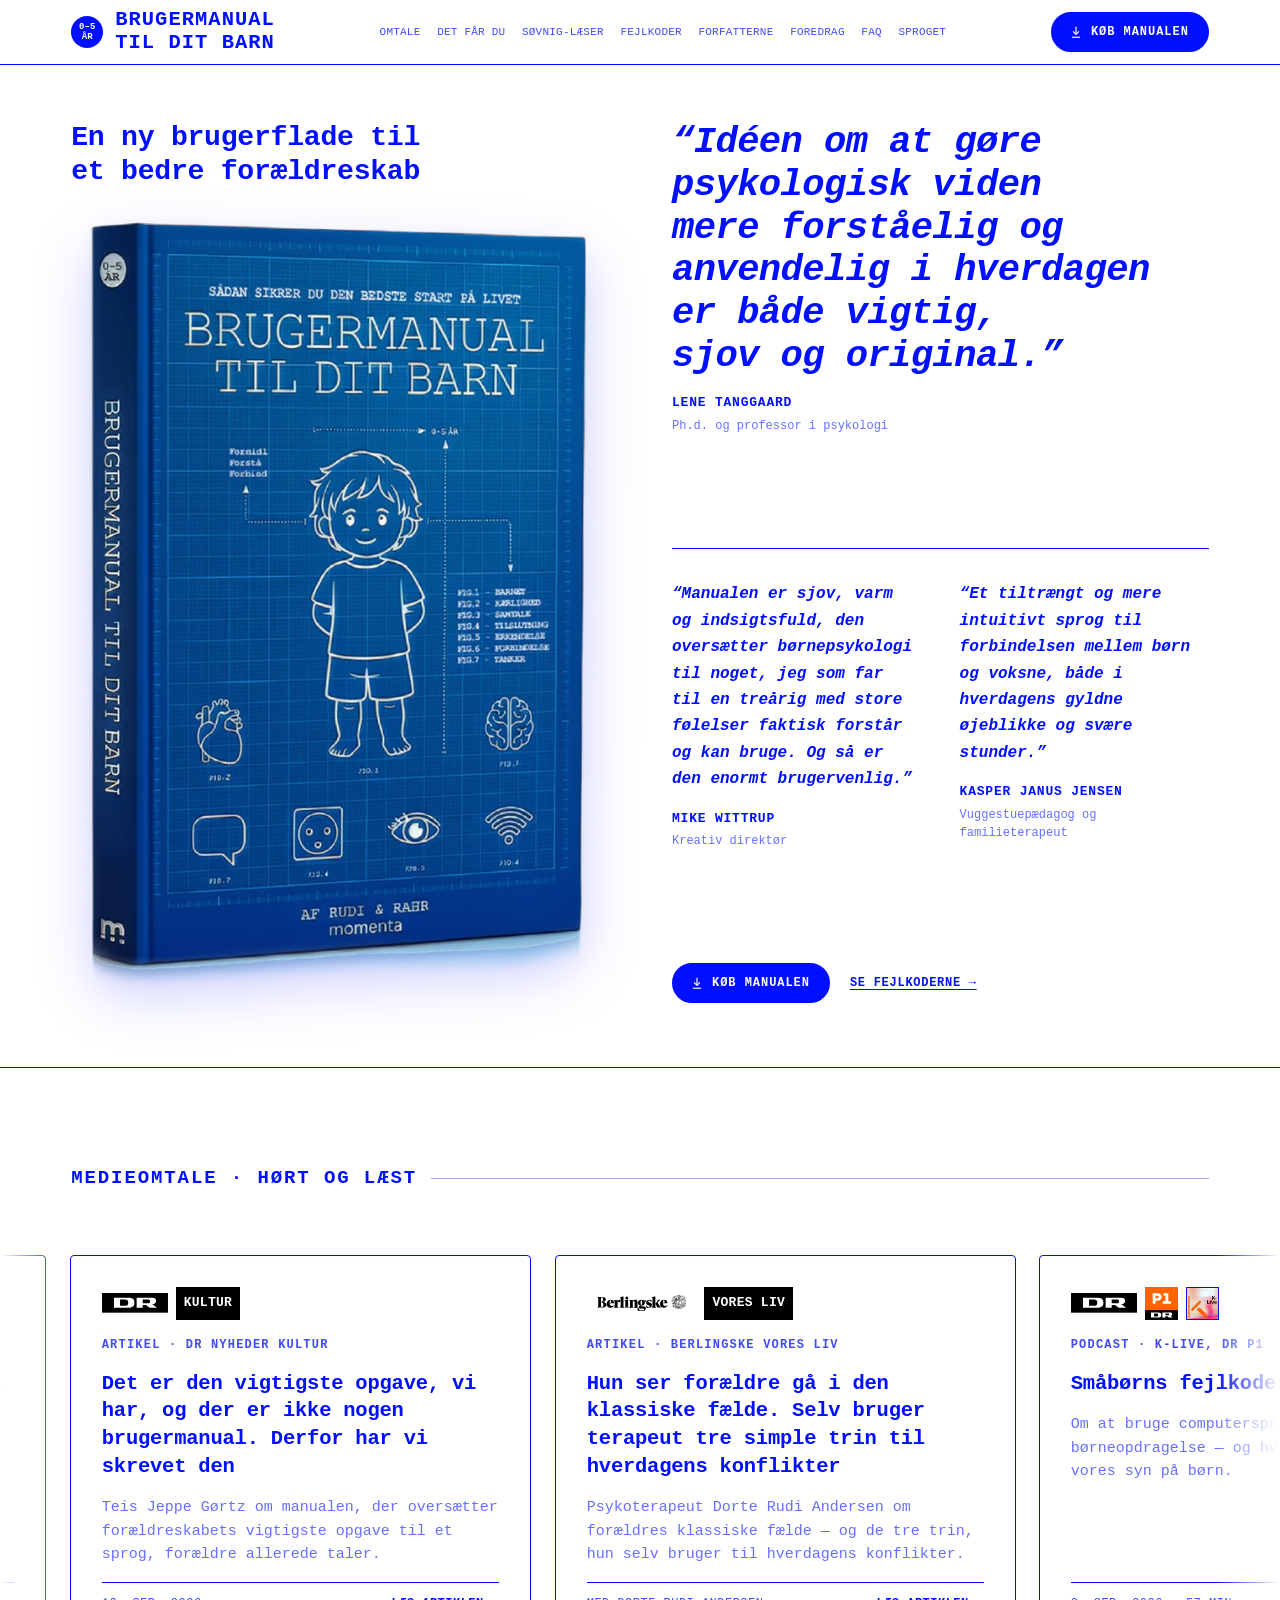
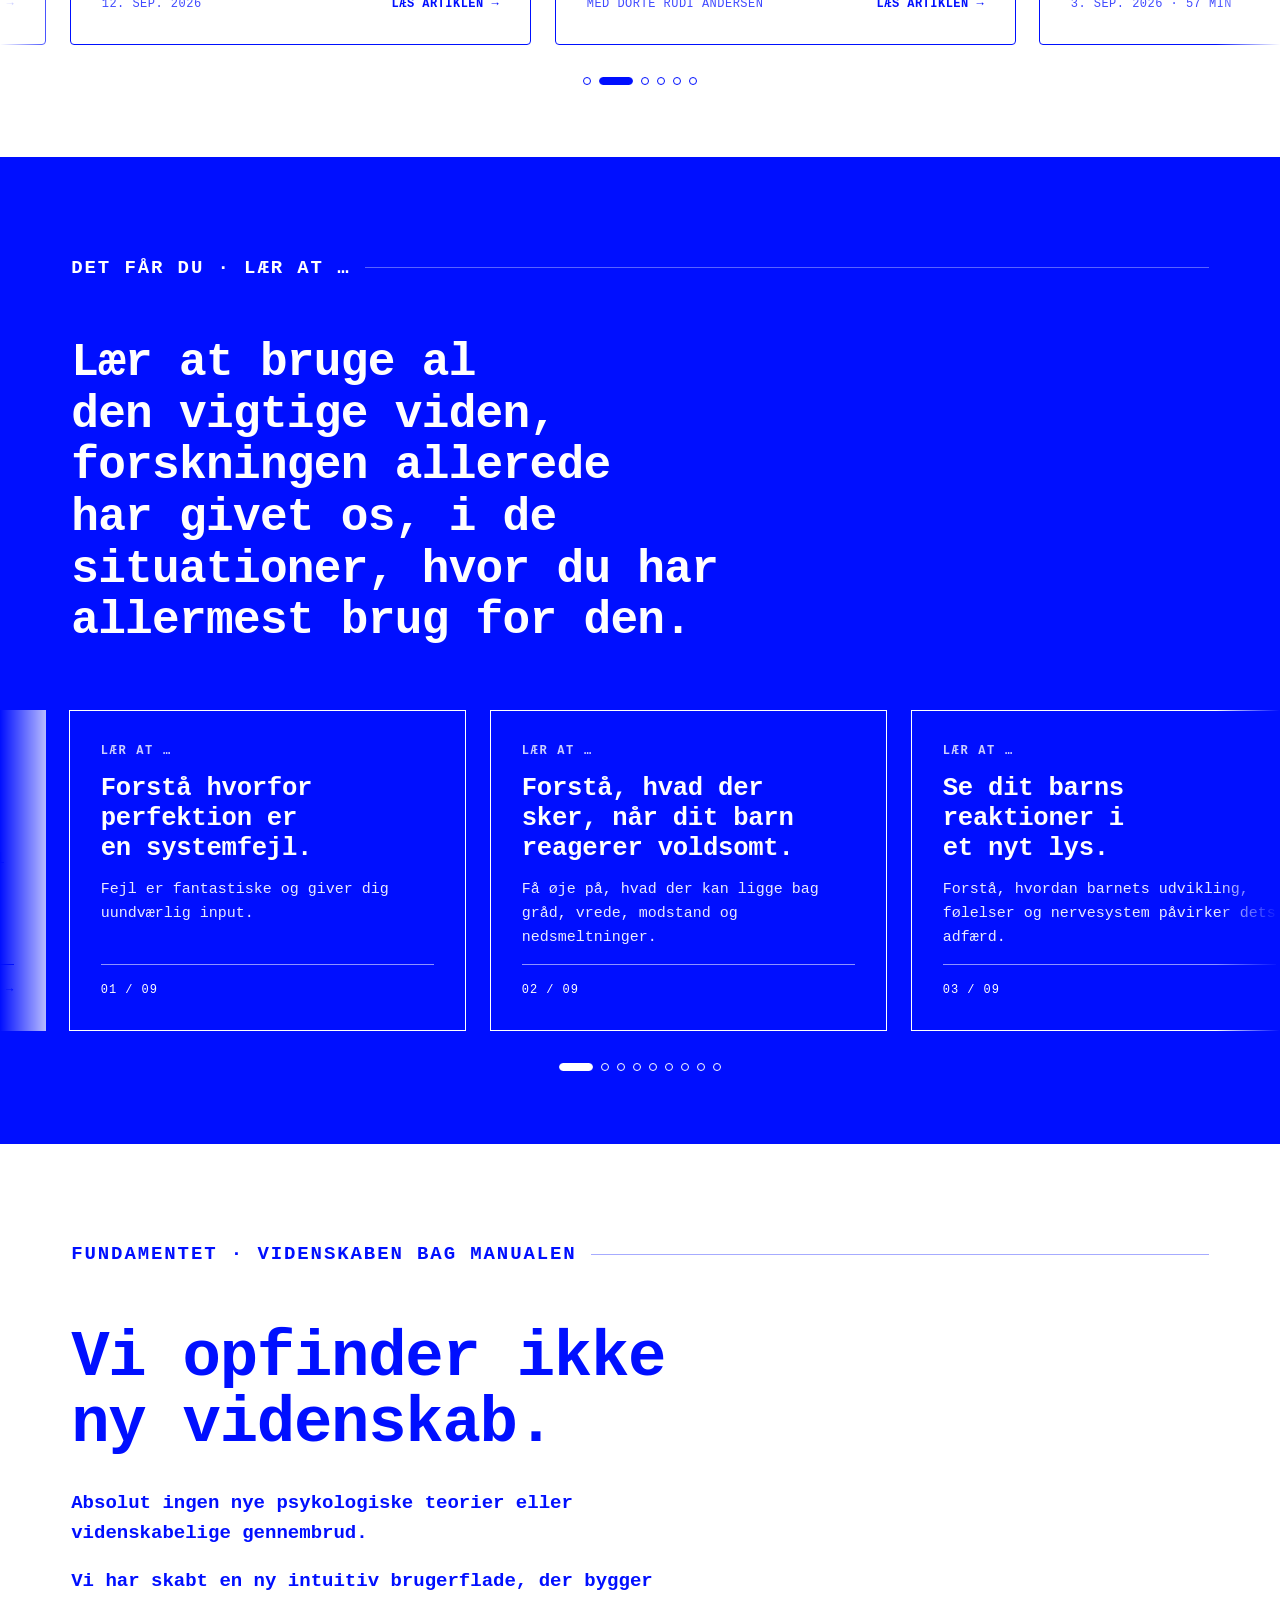
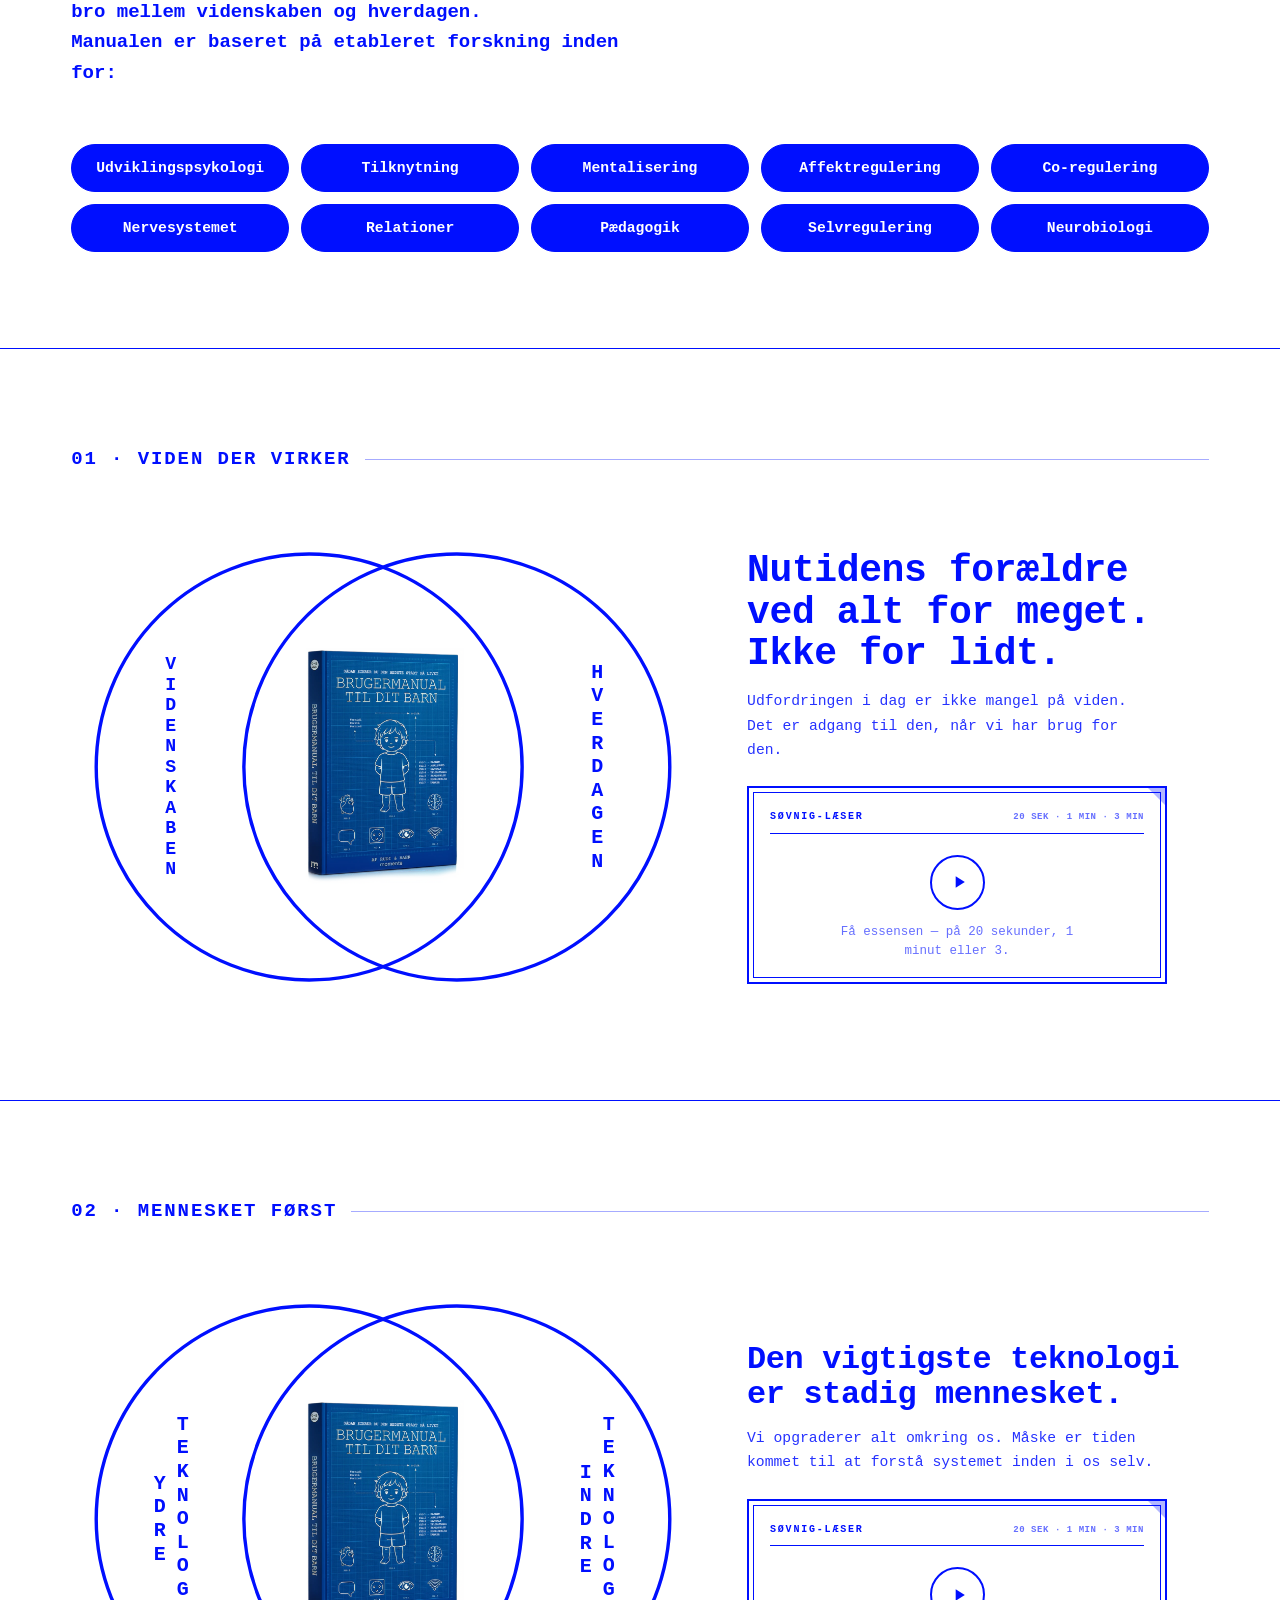
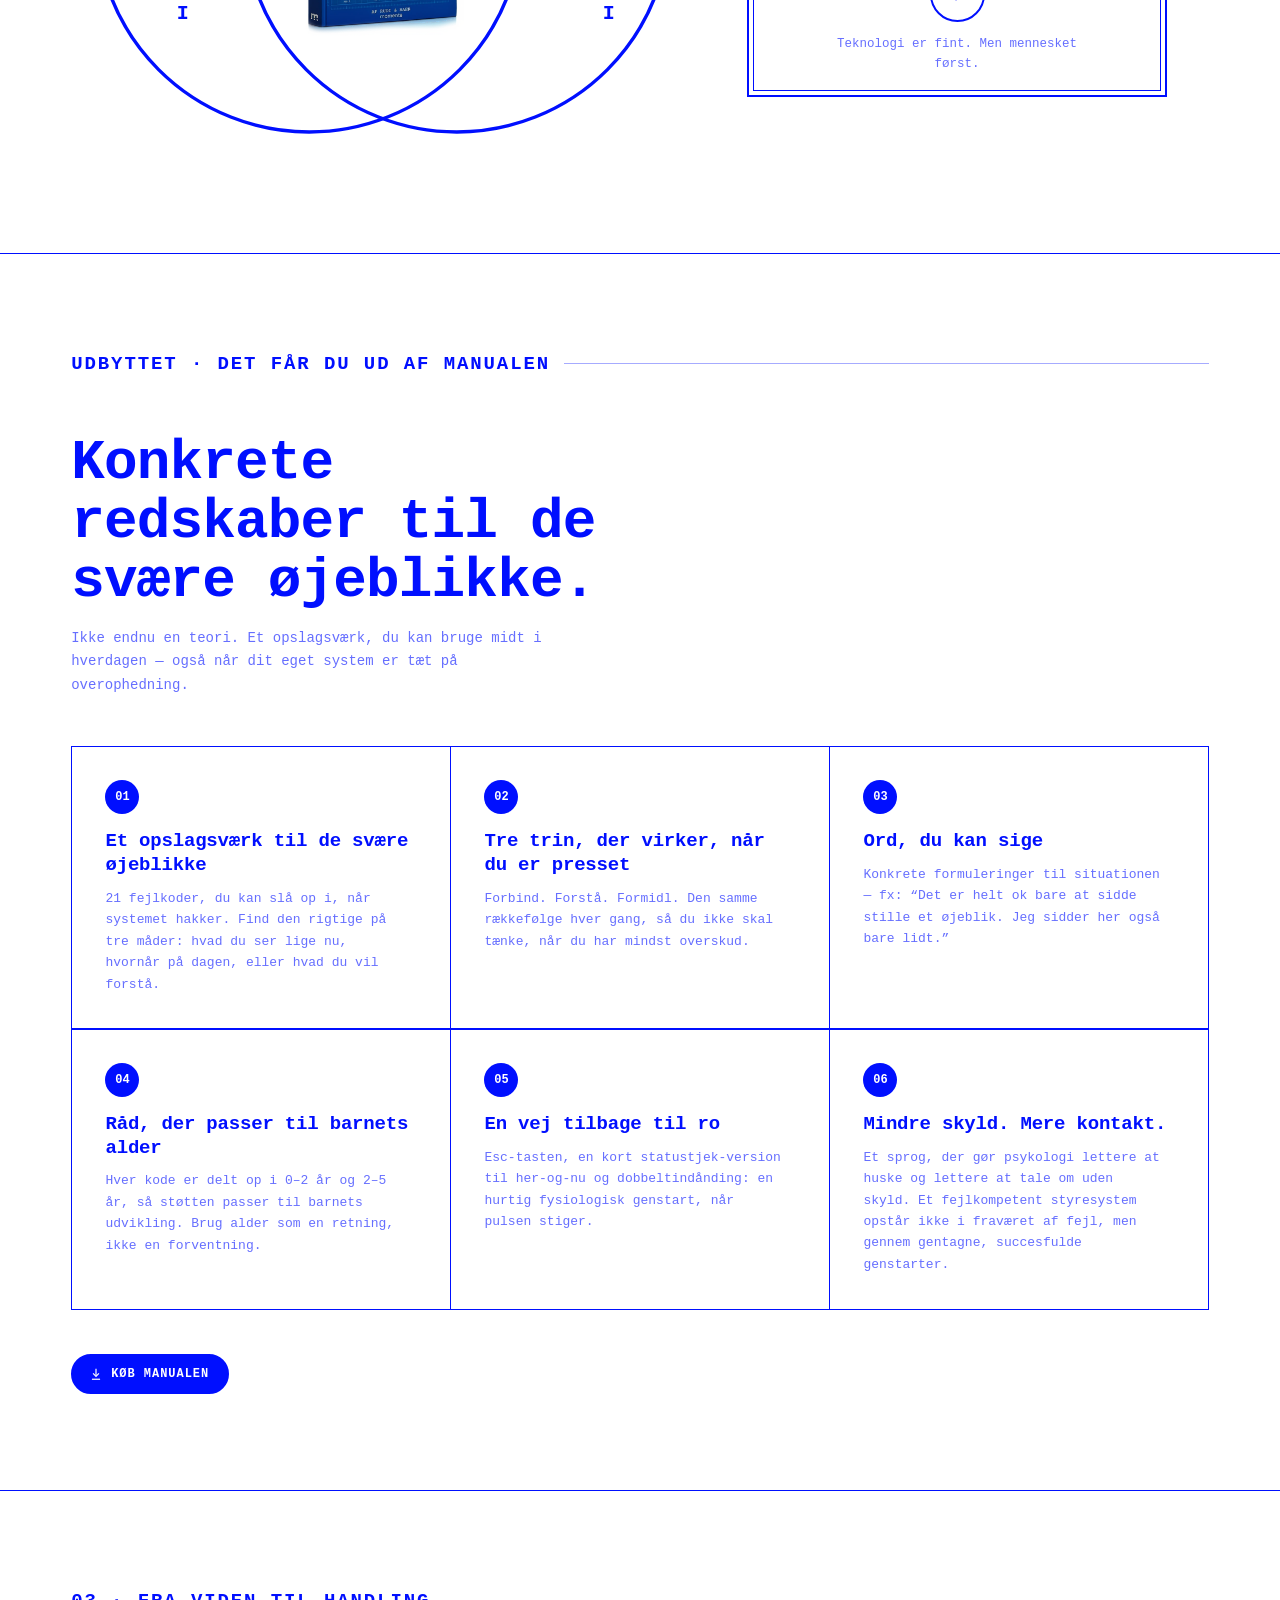
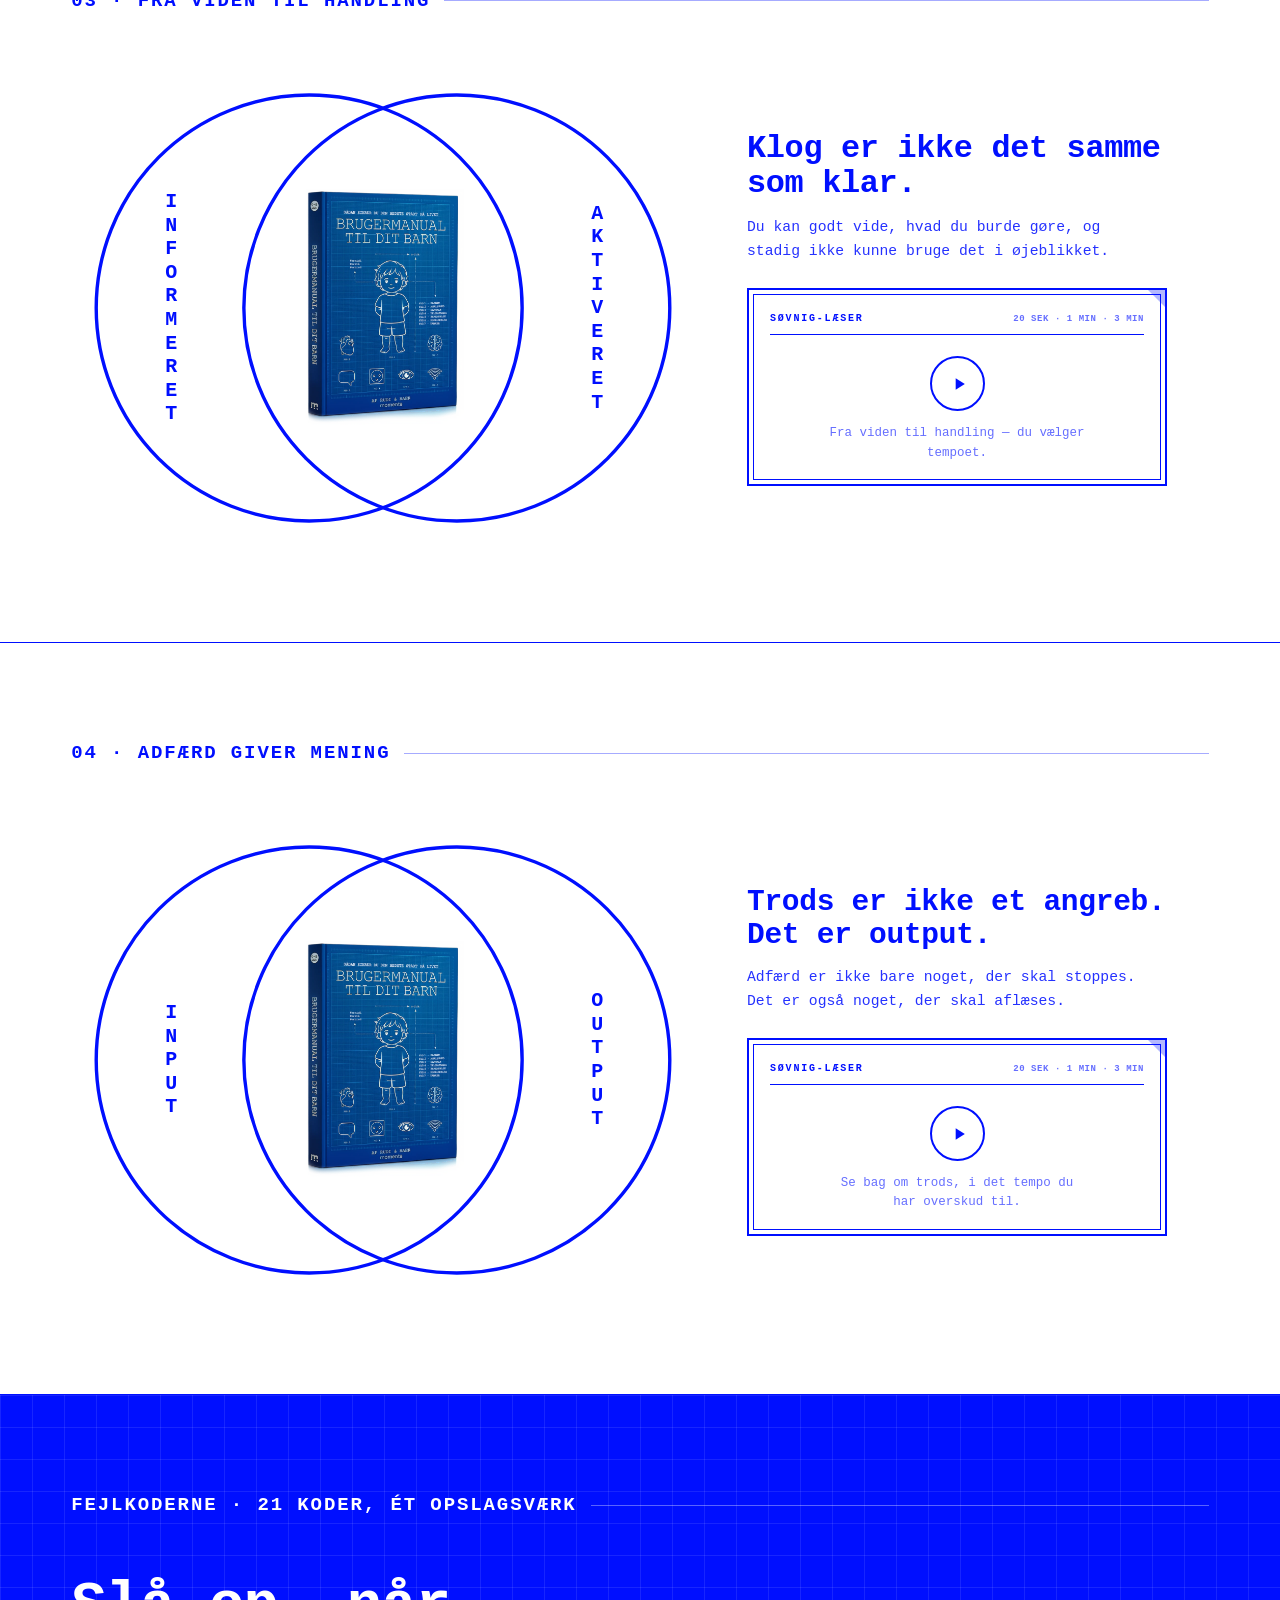
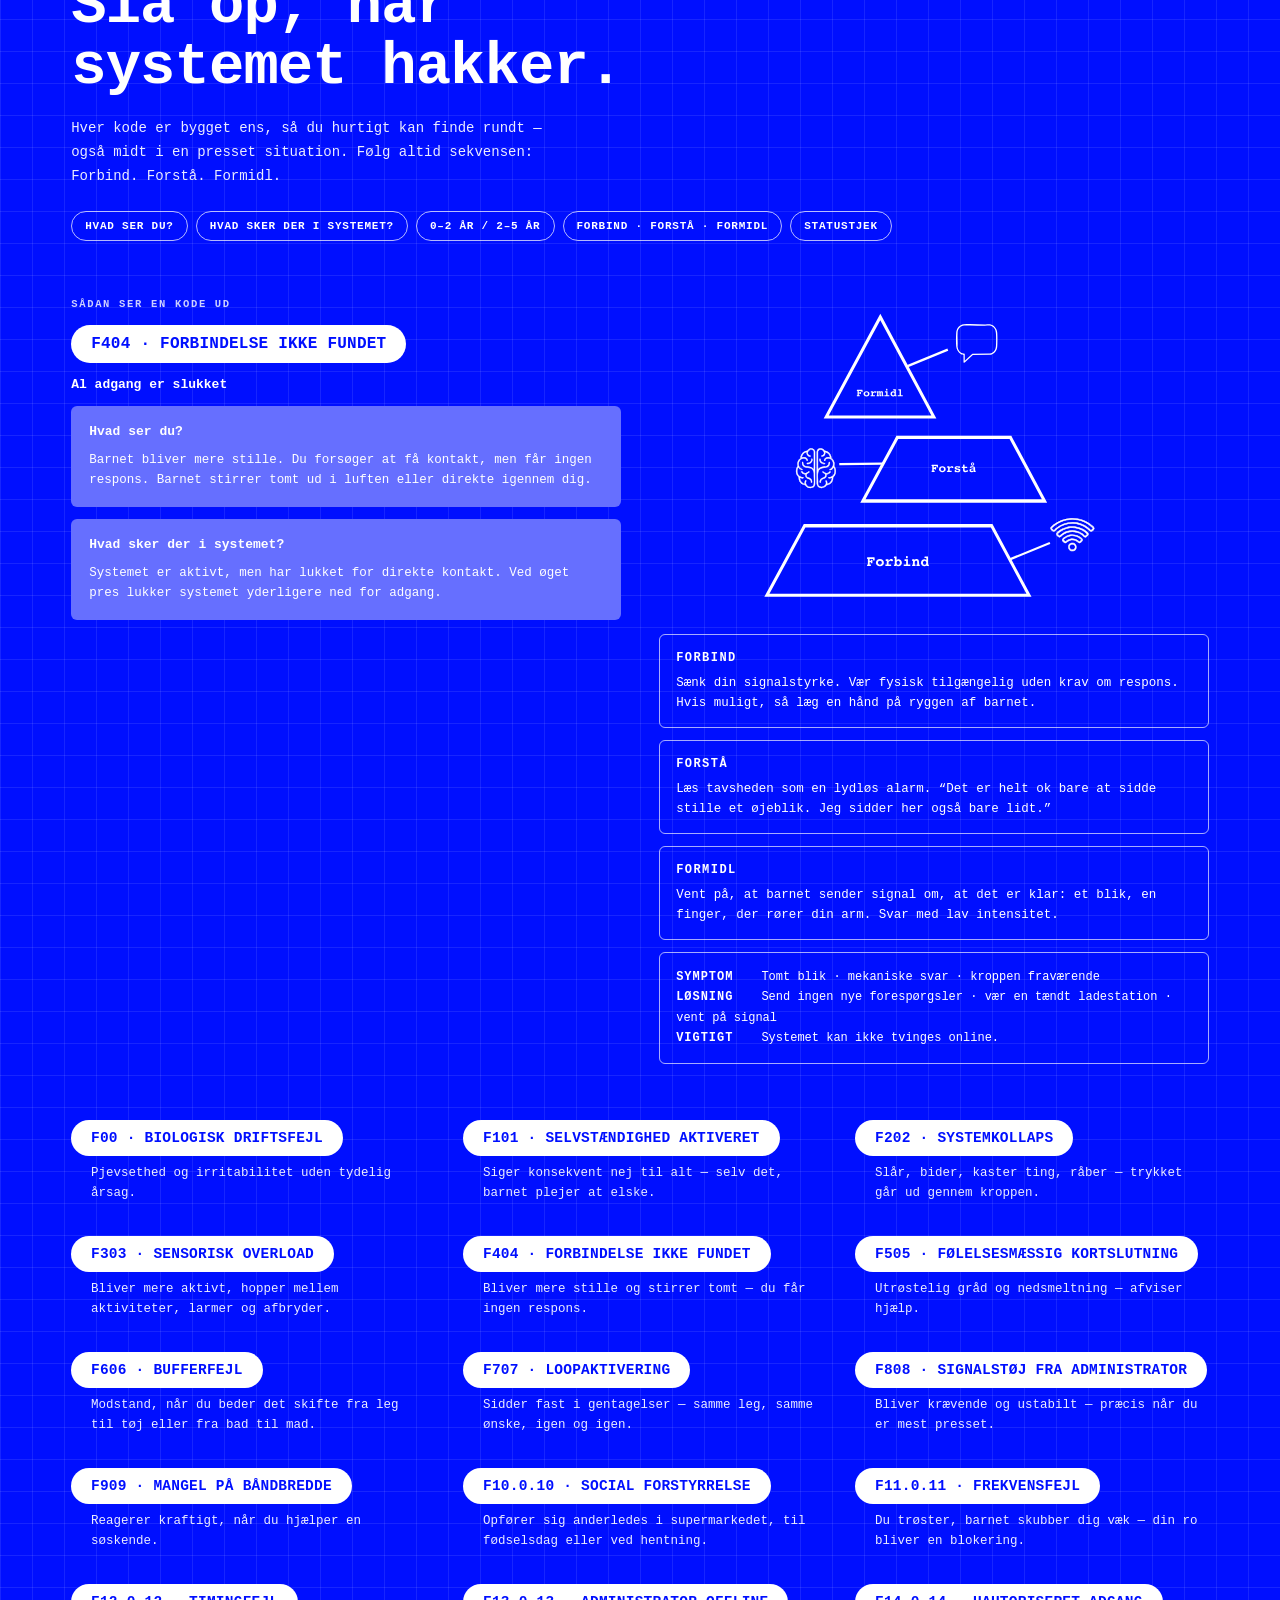
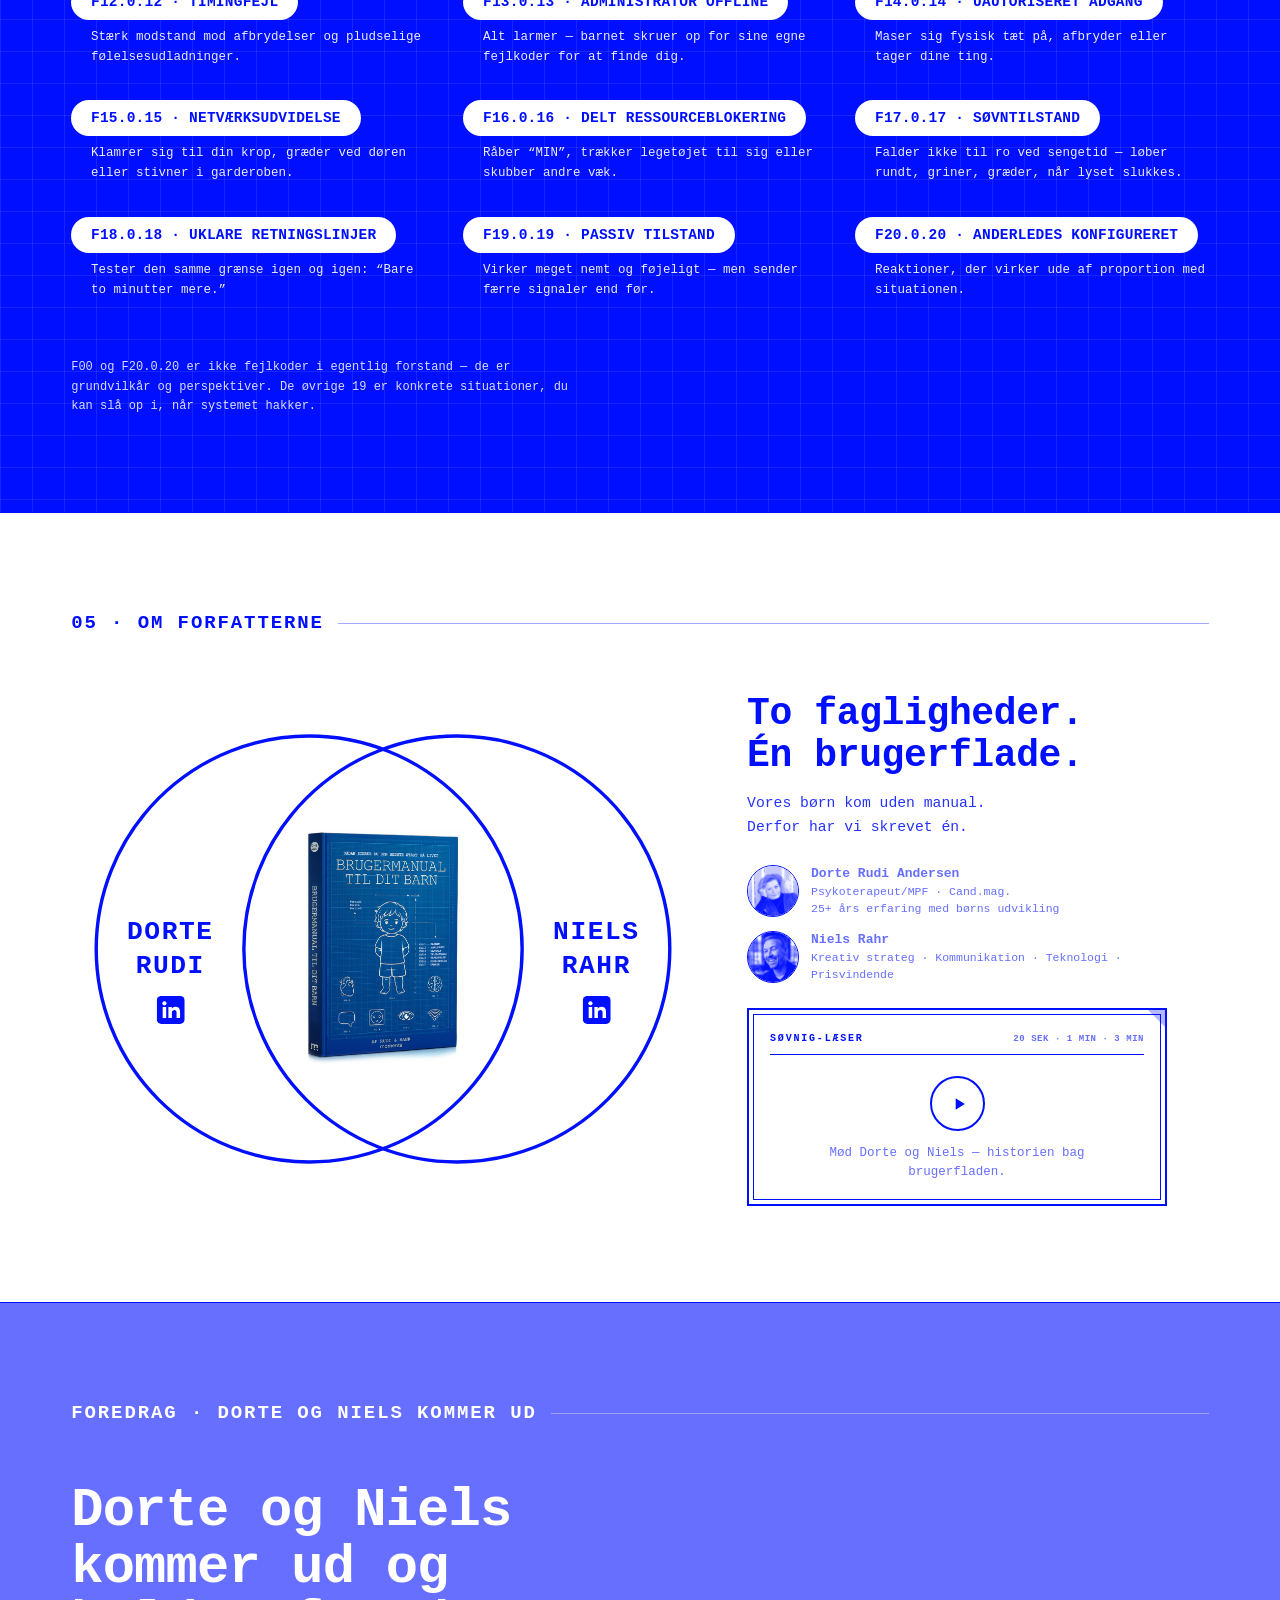
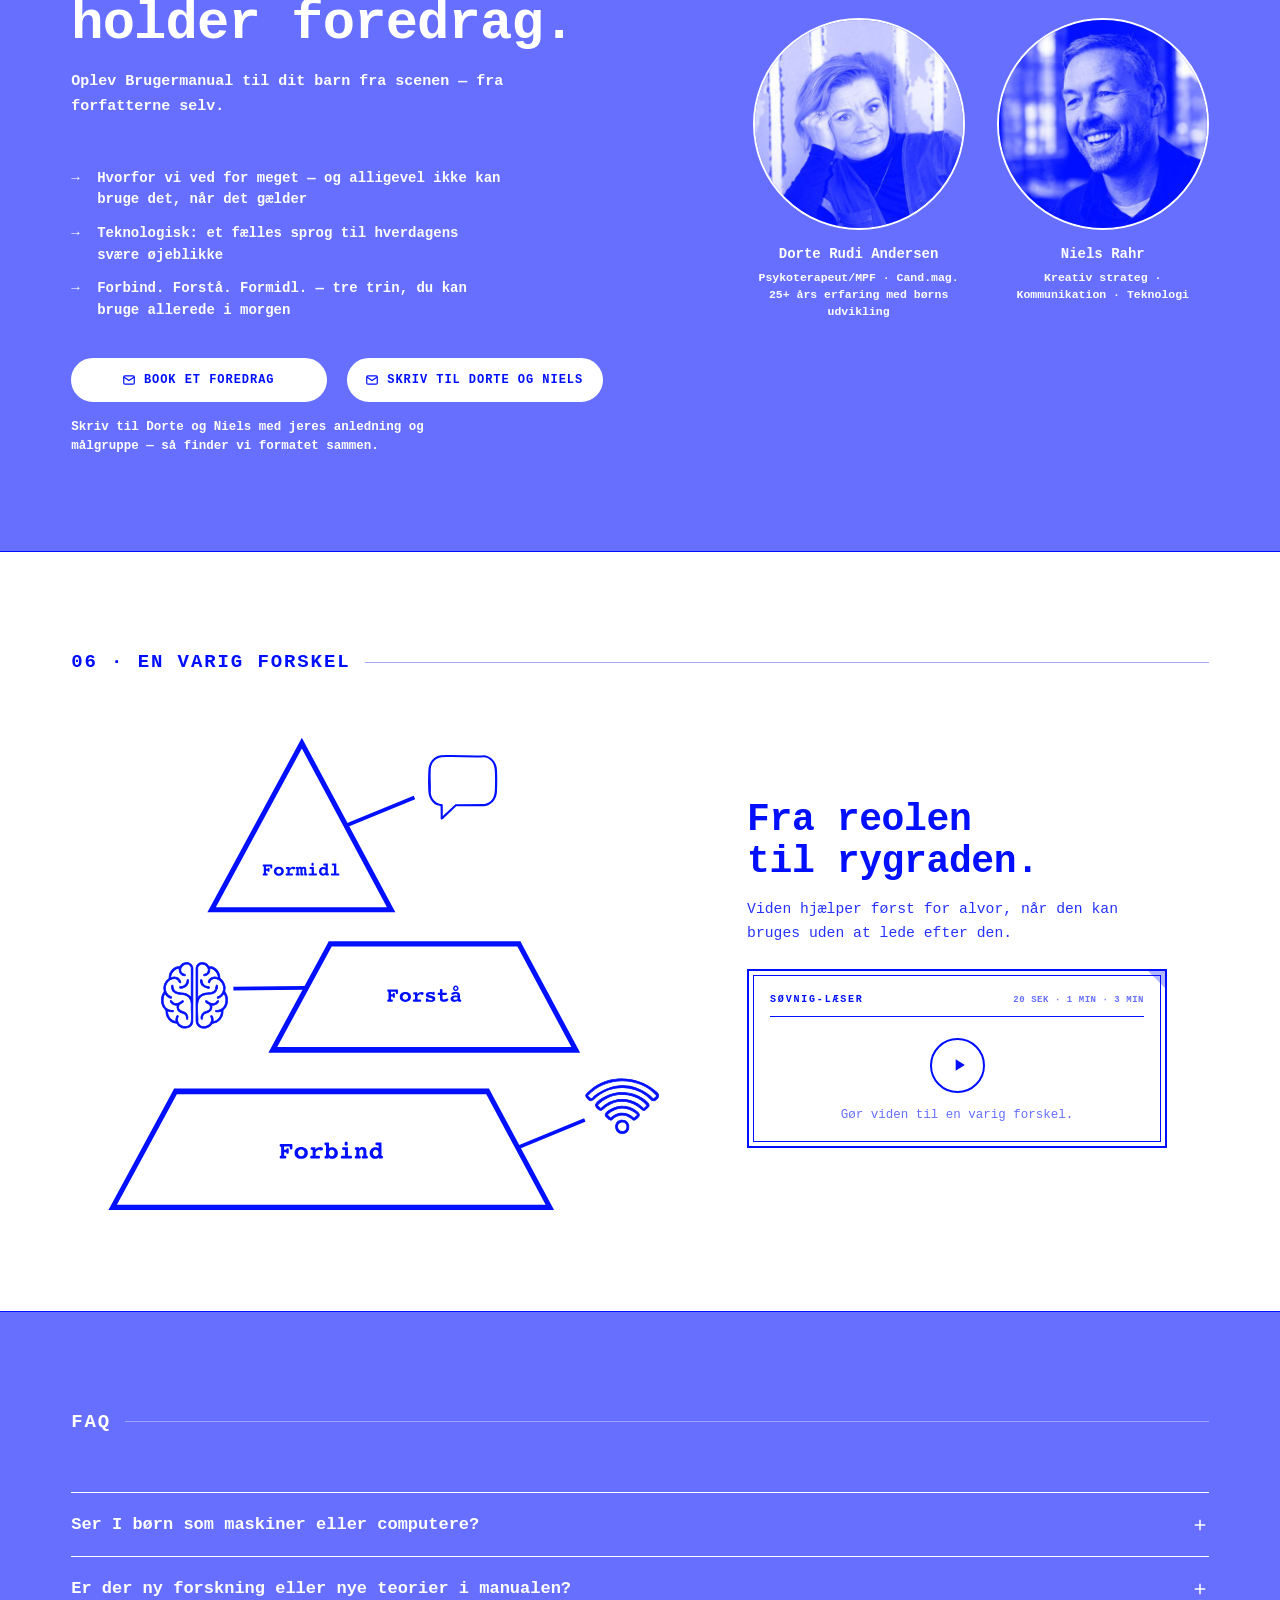
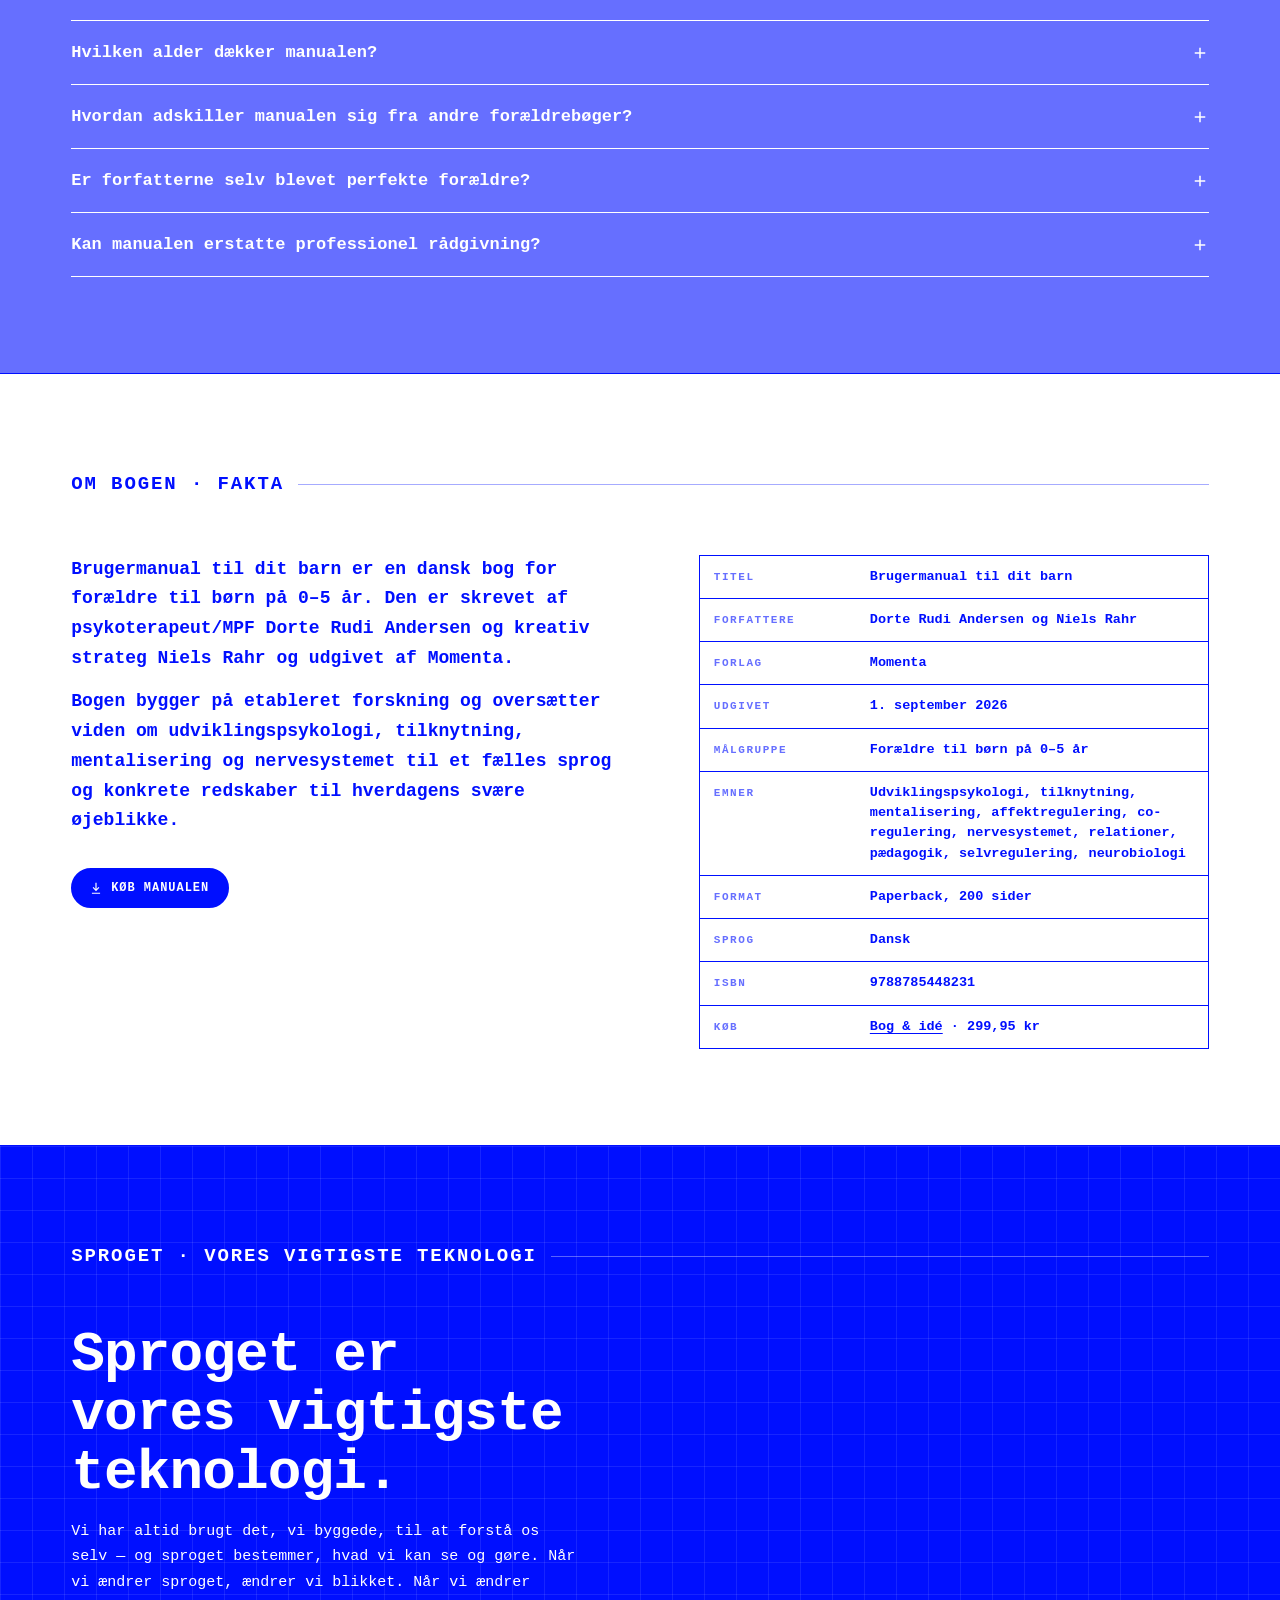
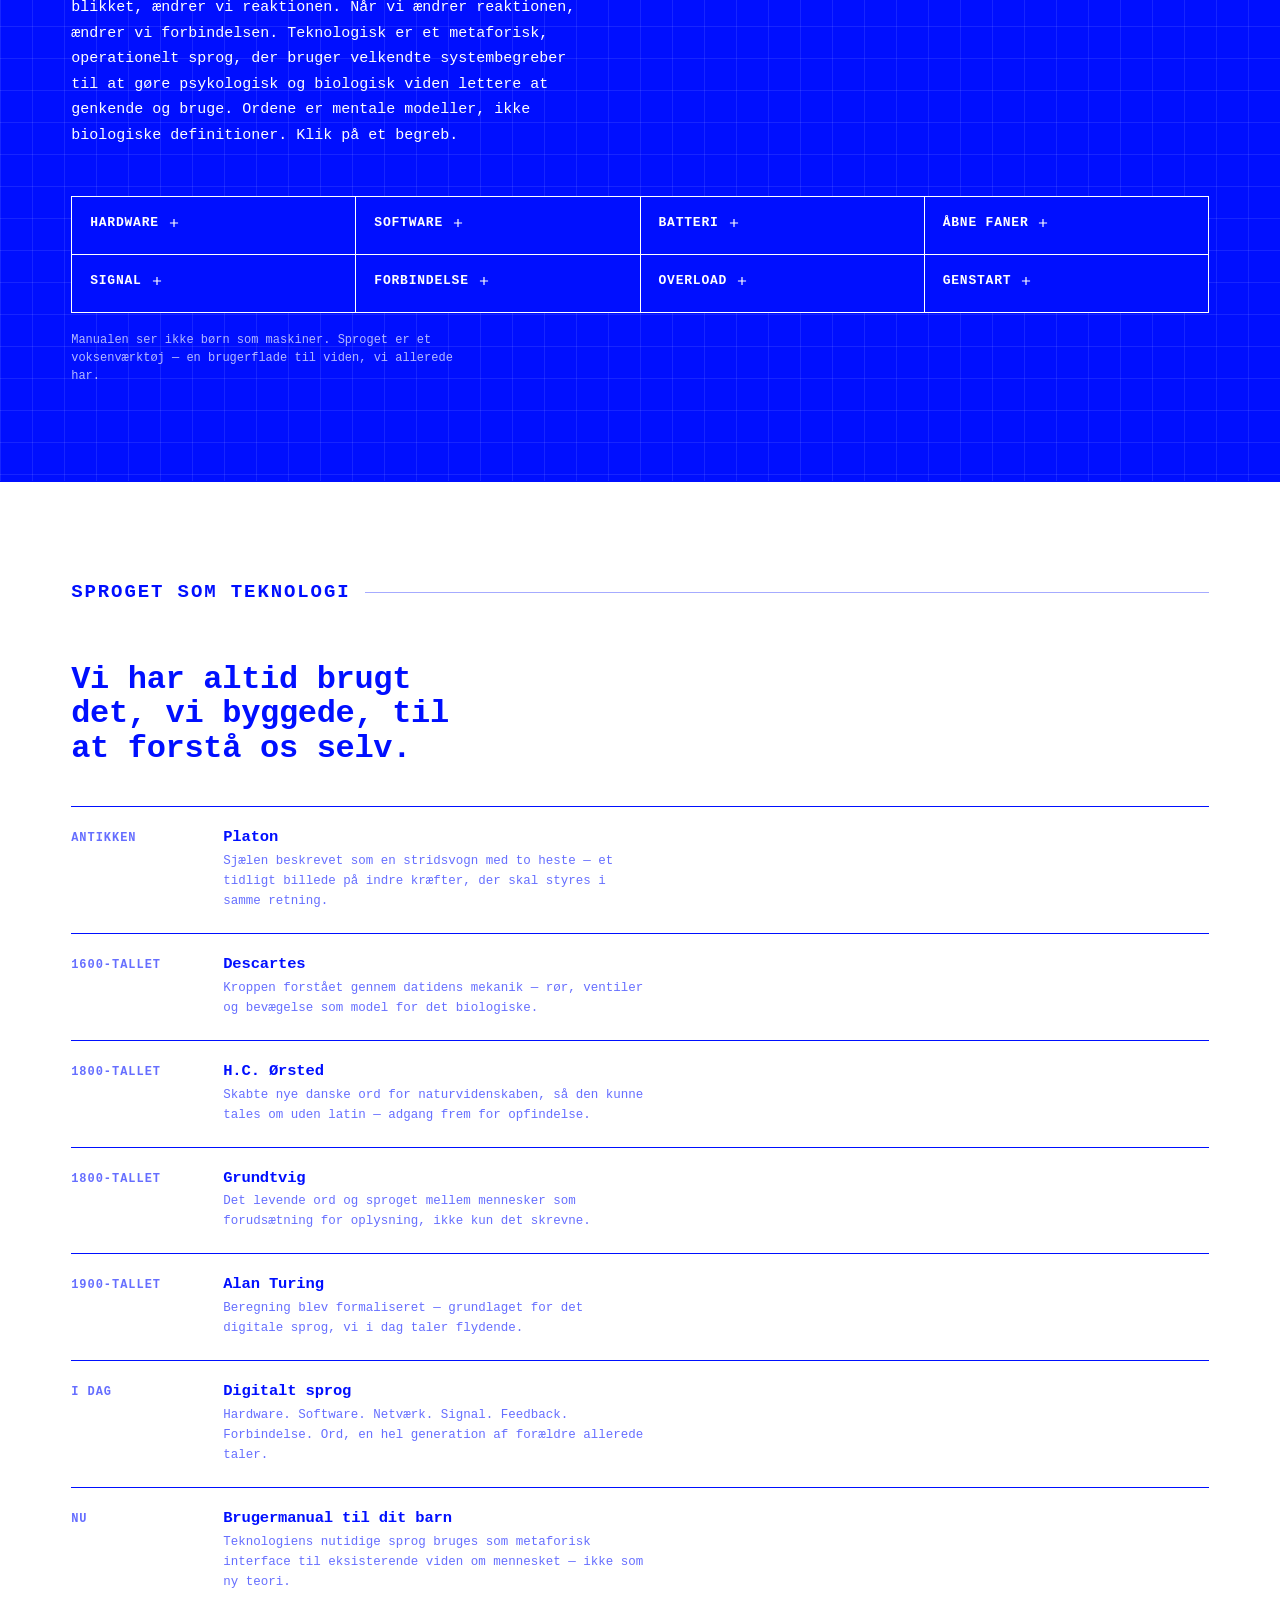
==== index.html @ 5e5189c6 "Nav: BRUGERMANUAL / TIL DIT BARN i to linjer og lidt større Co-Authored-By: Claude Sonnet 5.5 <norep" ====
<!DOCTYPE html>
<html lang="da">
<head>
<meta charset="UTF-8">
<meta name="viewport" content="width=device-width, initial-scale=1, viewport-fit=cover">
<title>Brugermanual til dit barn — En ny brugerflade til et bedre forældreskab</title>
<meta name="description" content="Brugermanual til dit barn (0–5 år) af Dorte Rudi Andersen og Niels Rahr: en ny brugerflade til et bedre forældreskab. Videnskaben om dit barn, oversat til handling i hverdagen.">
<link rel="canonical" href="https://brugermanualtilditbarn.dk/">
<meta property="og:type" content="website">
<meta property="og:locale" content="da_DK">
<meta property="og:site_name" content="Brugermanual til dit barn">
<meta property="og:title" content="Brugermanual til dit barn — En ny brugerflade til et bedre forældreskab">
<meta property="og:description" content="Brugermanual til dit barn (0–5 år) af Dorte Rudi Andersen og Niels Rahr: en ny brugerflade til et bedre forældreskab. Videnskaben om dit barn, oversat til handling i hverdagen.">
<meta property="og:url" content="https://brugermanualtilditbarn.dk/">
<meta property="og:image" content="https://brugermanualtilditbarn.dk/assets/cover/og-image.jpg">
<meta property="og:image:width" content="1200">
<meta property="og:image:height" content="630">
<meta name="twitter:card" content="summary_large_image">
<meta name="theme-color" content="#ffffff">
<style>
  :root{
    --blue:#000FFF;
    --blue-rgb:0,15,255;
    --blue-soft:rgba(0,15,255,.08);
    --blue-softer:rgba(0,15,255,.04);
    --lavender:#666FFF;
    --lavender-rgb:102,111,255;
    --white:#FFFFFF;
    --grid-on-blue:rgba(255,255,255,.09);
    --grid-on-white:rgba(0,15,255,.07);
    --line:1px;
    --radius-pill:999px;
    --gap:clamp(24px,4vw,64px);
    --maxw:1240px;
    --mono:'Courier New', Courier, monospace;
  }
  *,*::before,*::after{box-sizing:border-box; margin:0; padding:0;}
  html{
    -webkit-text-size-adjust:100%;
    background:var(--white);
    width:100%;
    overflow-x:hidden;
  }
  :root:not([data-theme="light"]),
  :root[data-theme="dark"],
  :root[data-theme="light"]{
    --blue:#000FFF;
    --white:#FFFFFF;
    color-scheme:light;
  }
  body{
    font-family:var(--mono);
    color:var(--blue);
    background:var(--white);
    width:100%;
    max-width:100%;
    overflow-x:hidden;
    -webkit-font-smoothing:antialiased;
    hyphens:none;
    overflow-wrap:normal;
    word-break:keep-all;
    line-height:1.5;
  }
  .nav, .hero, .section, footer{ background:var(--white); }
  .section-dark, .closer{ background:var(--blue); }
  img{max-width:100%; display:block;}
  a{color:inherit;}
  button{font-family:inherit; cursor:pointer;}
  a:focus-visible, button:focus-visible, input:focus-visible{
    outline:2.5px solid currentColor; outline-offset:3px; border-radius:2px;
  }
  .wrap{max-width:var(--maxw); margin:0 auto; width:100%; padding-left:var(--gap); padding-right:var(--gap);}
  @media (max-width:640px){ :root{ --gap:20px; } }
  .eyebrow{
    font-size:11px; font-weight:600; letter-spacing:.16em; text-transform:uppercase;
    display:inline-flex; align-items:center; gap:8px;
  }
  .eyebrow .n{ color:var(--lavender); }
  .section-dark .eyebrow .n, .closer .eyebrow .n{ color:inherit; opacity:.6; }
  h1,h2,h3{font-weight:700; letter-spacing:-.01em; line-height:1.08;}
  p{max-width:52ch;}
  .nav{
    position:sticky; top:0; z-index:50; background:var(--white);
    border-bottom:var(--line) solid var(--blue);
  }
  .nav .wrap{ display:flex; align-items:center; justify-content:space-between; height:64px; gap:16px; }
  .logo-group{ display:flex; align-items:center; gap:12px; min-width:0; flex:1 1 auto; overflow:hidden; }
  .nav-badge{
    flex:none; width:32px; height:32px; border-radius:50%;
    background:var(--blue); color:var(--white);
    display:flex; flex-direction:column; align-items:center; justify-content:center; text-align:center;
    font-size:8px; font-weight:700; line-height:1.15; letter-spacing:0;
  }
  .logo{ font-size:13px; font-weight:700; letter-spacing:.04em; white-space:nowrap; min-width:0; overflow:hidden; text-overflow:ellipsis; }
  .logo span{ display:block; font-size:10px; font-weight:500; letter-spacing:.14em; opacity:.6; overflow:hidden; text-overflow:ellipsis; }
  .nav .btn-install{ flex:none; }
  @media (max-width:400px){ .logo span{ display:none; } }
  .nav-links{ display:flex; gap:28px; font-size:12px; font-weight:500; letter-spacing:.04em; text-transform:uppercase; }
  .nav-links a{ text-decoration:none; opacity:.75; transition:opacity .15s; }@media (hover:hover){.nav-links a:hover{opacity:1;}}
  @media (max-width:820px){ .nav-links{ display:none; } }
  .btn-install{
    display:inline-flex; align-items:center; gap:8px;
    background:var(--blue); color:var(--white);
    border:2px solid var(--blue);
    padding:9px 18px 9px 16px; border-radius:var(--radius-pill);
    font-size:12px; font-weight:700; letter-spacing:.08em; text-transform:uppercase;
    text-decoration:none; white-space:nowrap;
    transition:background .15s, color .15s;
  }@media (hover:hover){.btn-install:hover{background:var(--white); color:var(--blue);}}
  .btn-install svg{ width:14px; height:14px; flex:none; }
  .section-dark .btn-install{ background:var(--white); color:var(--blue); border-color:var(--white); }@media (hover:hover){.section-dark .btn-install:hover{background:transparent; color:var(--white);}}
  .btn-ghost{
    display:inline-flex; align-items:center; gap:6px;
    background:transparent; border:none; color:currentColor;
    font-size:11px; font-weight:600; letter-spacing:.06em; text-transform:uppercase;
    text-decoration:underline; text-underline-offset:3px;
  }
  .section{ border-bottom:var(--line) solid var(--blue); padding:clamp(56px,8vw,96px) 0; }
  .section-dark{ background:var(--blue); color:var(--white); }
  .section-head{ display:flex; align-items:center; gap:14px; margin-bottom:clamp(32px,5vw,56px); }
  .section-head .index{ font-size:clamp(15px,2vw,19px); font-weight:700; letter-spacing:.1em; text-transform:uppercase; }
  .section-head .rule{ flex:1; height:1px; background:currentColor; opacity:.35; }
  .grid-bg{ position:relative; isolation:isolate; }
  .grid-bg::before{
    content:''; position:absolute; inset:0; z-index:0; pointer-events:none;
    background-image:
      linear-gradient(var(--grid-line,var(--grid-on-blue)) 1px, transparent 1px),
      linear-gradient(90deg, var(--grid-line,var(--grid-on-blue)) 1px, transparent 1px);
    background-size:32px 32px;
  }
  .grid-bg > .wrap{ position:relative; z-index:1; }
  .section:not(.section-dark).grid-bg{ --grid-line:var(--grid-on-white); }
  .opslag{ display:grid; grid-template-columns:1fr 1fr; gap:clamp(24px,4vw,56px); align-items:center; }
  body.format-portrait .opslag{ grid-template-columns:1fr; }
  .venn{
    position:relative; width:100%; max-width:660px; margin:0 auto;
    aspect-ratio:1/.76; container-type:inline-size;
    transition:aspect-ratio .6s cubic-bezier(.4,0,.2,1);
  }
  body.format-portrait .venn{ aspect-ratio:1/1.22; max-width:520px; }
  .venn > svg{
    position:absolute; top:50%; left:50%; pointer-events:none;
    width:100%; height:auto; aspect-ratio:1/1; overflow:visible;
    transform:translate(-50%,-50%) rotate(0deg);
    transition:transform .6s cubic-bezier(.4,0,.2,1), width .6s cubic-bezier(.4,0,.2,1);
  }
  body.format-portrait .venn > svg{ width:128%; transform:translate(-50%,-50%) rotate(90deg); }
  .venn-circle{ fill:none; stroke:currentColor; stroke-width:2.4; }
  .venn-label{
    position:absolute; top:50%; left:15.9%; z-index:2; transform:translate(-50%,-50%);
    transition:left .6s cubic-bezier(.4,0,.2,1), top .6s cubic-bezier(.4,0,.2,1);
  }
  .venn-label.right{ left:84.1%; }
  body.format-portrait .venn-label.left{ left:50%; top:14.2%; }
  body.format-portrait .venn-label.right{ left:50%; top:85.8%; }
  .venn-label h3{
    font-size:clamp(10px,1.7vw,16px); font-size:min(3.1cqw, calc(44cqw / var(--len,12)));
    font-weight:700; letter-spacing:.04em; text-transform:uppercase; line-height:1; white-space:nowrap;
    writing-mode:vertical-rl; text-orientation:upright;
  }
  body.format-portrait .venn-label h3{
    font-size:clamp(11px,3.6vw,18px); font-size:min(4.6cqw, calc(70cqw / var(--len,12)));
    letter-spacing:.09em; writing-mode:horizontal-tb; text-orientation:mixed;
  }
  .venn-center{
    position:absolute; top:50%; left:50%; z-index:2; width:26%; transform:translate(-50%,-50%);
    transition:width .6s cubic-bezier(.4,0,.2,1);
  }
  body.format-portrait .venn-center{ width:28%; }
  .venn-packshot-link{ display:block; width:100%; transition:transform .15s ease; }@media (hover:hover){.venn-packshot-link:hover{transform:scale(1.04);}}
  .cover-art-mini{ width:100%; height:auto; display:block; }
  .motif{ width:clamp(96px,13vw,150px); margin-bottom:18px; }
  .motif-art{ width:100%; height:auto; display:block; color:currentColor; }
  .motif--pyramid-3f{ width:clamp(130px,17vw,200px); }
  body.format-portrait .motif{ display:none; }
  .opslag-body h2{ font-size:clamp(24px,3vw,38px); line-height:1.1; margin-bottom:14px; text-wrap:balance; }
  .opslag-body > p{ font-size:clamp(13px,1.15vw,15px); line-height:1.65; opacity:.85; margin-bottom:24px; max-width:46ch; }
  body.format-portrait .opslag-body{
    display:grid; grid-template-columns:minmax(0,1fr) minmax(0,36%);
    column-gap:clamp(16px,4vw,32px); align-items:start;
  }
  body.format-portrait .opslag-body h2{ grid-column:1; font-size:clamp(19px,5.2vw,34px); }
  body.format-portrait .opslag-body > p{ grid-column:1; font-size:clamp(12px,3.2vw,15px); margin-bottom:0; }
  body.format-portrait .opslag-body > .people{ grid-column:1 / -1; margin-top:24px; }
  body.format-portrait .opslag-body > .reader{ grid-column:2; grid-row:1 / span 2; align-self:stretch; max-width:none; }
  .people{ list-style:none; display:grid; gap:12px; margin:0 0 24px; }
  .people li{ display:flex; align-items:center; gap:12px; }
  .people img{ width:52px; height:52px; border-radius:50%; object-fit:cover; flex:none; border:1.5px solid currentColor; }
  .people span{ font-size:11.5px; line-height:1.5; }
  .people strong{ display:block; font-size:13px; }
  .section:not(.section-dark) .people span{ color:var(--lavender); }
  .reader{
    --sp-1:8px; --sp-2:13px; --sp-3:21px; --sp-5:55px;
    position:relative; max-width:420px; display:flex; flex-direction:column;
    border:2px solid currentColor; outline:1.5px solid currentColor; outline-offset:-7px;
  }
  .reader::after{
    content:''; position:absolute; top:0; right:0; pointer-events:none;
    width:0; height:0; border-style:solid; border-width:0 17px 17px 0;
    border-color:transparent currentColor transparent transparent; opacity:.3;
  }
  .reader-head{ display:flex; align-items:baseline; justify-content:space-between; gap:8px; padding:var(--sp-3) var(--sp-3) var(--sp-1); border-bottom:1.5px solid currentColor; margin:0 var(--sp-3); padding-left:0; padding-right:0; }
  .reader-head .lbl{ font-size:10px; font-weight:700; letter-spacing:.18em; text-transform:uppercase; white-space:nowrap; }
  .reader-head .time{ font-size:9px; font-weight:600; letter-spacing:.06em; text-transform:uppercase; white-space:nowrap; }
  .section:not(.section-dark) .reader-head .time{ color:var(--lavender); }
  .section-dark .reader-head .time{ opacity:.7; }
  .reader-play-card{
    flex:1; display:flex; flex-direction:column; align-items:center; justify-content:center; text-align:center; gap:var(--sp-2);
    width:100%; padding:var(--sp-3); background:none; border:none; color:currentColor; font-family:var(--mono);
  }
  .reader-play-icon{
    flex:none; width:var(--sp-5); height:var(--sp-5); border-radius:50%; border:2.5px solid currentColor;
    display:flex; align-items:center; justify-content:center;
    transition:background .15s, color .15s, transform .15s;
  }
  .reader-play-icon svg{ width:20px; height:20px; margin-left:3px; }@media (hover:hover){.reader-play-card:hover .reader-play-icon{background:currentColor; transform:scale(1.04);}}@media (hover:hover){.reader-play-card:hover .reader-play-icon svg{color:var(--blue);}}@media (hover:hover){.section-dark .reader-play-card:hover .reader-play-icon svg{color:var(--blue);}}
  .reader-teaser{ font-size:12.5px; line-height:1.55; max-width:34ch; opacity:.85; }
  .section:not(.section-dark) .reader-teaser{ color:var(--lavender); opacity:1; }
  body.format-portrait .reader-head{ margin:0 12px; padding-top:14px; }
  body.format-portrait .reader-head .lbl{ font-size:9px; letter-spacing:.1em; }
  body.format-portrait .reader-head .time, body.format-portrait .reader-teaser{ display:none; }
  body.format-portrait .reader-play-card{ padding:12px; }
  body.reader-locked{ overflow:hidden; }
  .reader-overlay{
    position:fixed; inset:0; z-index:200; background:var(--white); color:var(--blue);
    display:flex; flex-direction:column;
  }
  .reader-overlay[hidden]{ display:none; }
  .reader-overlay::before{
    content:''; position:absolute; inset:0; z-index:0; pointer-events:none;
    background-image:
      linear-gradient(var(--grid-on-white) 1px, transparent 1px),
      linear-gradient(90deg, var(--grid-on-white) 1px, transparent 1px);
    background-size:32px 32px;
  }
  .reader-ov-inner{
    position:relative; z-index:1; flex:1; display:flex; flex-direction:column; min-height:0;
    max-width:920px; width:100%; margin:0 auto;
    padding:clamp(16px,3vw,28px) var(--gap) calc(env(safe-area-inset-bottom,0px) + clamp(16px,3vw,28px));
  }
  .reader-ov-head{ flex:none; display:flex; align-items:center; justify-content:space-between; gap:16px; padding-bottom:16px; border-bottom:2px solid currentColor; }
  .reader-ov-id{ display:flex; flex-direction:column; gap:3px; min-width:0; }
  .reader-ov-label{ font-size:12px; font-weight:700; letter-spacing:.18em; text-transform:uppercase; }
  .reader-ov-topic{ font-size:11px; opacity:.6; white-space:nowrap; overflow:hidden; text-overflow:ellipsis; }
  .reader-ov-levels{ display:flex; gap:6px; flex:none; }
  .lvl{
    border:1.6px solid currentColor; background:transparent; color:currentColor; font-family:var(--mono);
    padding:7px 11px; font-size:11px; font-weight:700; letter-spacing:.05em; transition:background .12s, color .12s;
  }@media (hover:hover){.lvl:hover{background:rgba(var(--blue-rgb),.08);}}
  .lvl[aria-pressed="true"]{ background:var(--blue); color:var(--white); }
  .reader-ov-close{
    flex:none; width:32px; height:32px; border-radius:50%; border:1.6px solid currentColor; background:none; color:currentColor;
    display:flex; align-items:center; justify-content:center; transition:background .12s, color .12s;
  }
  .reader-ov-close svg{ width:15px; height:15px; }@media (hover:hover){.reader-ov-close:hover{background:var(--blue); color:var(--white);}}
  .reader-ov-stage{ flex:1; display:flex; align-items:center; justify-content:center; min-height:0; padding:20px 0; overflow:hidden; }
  .reader-ov-stage .orp{ font-size:clamp(26px,6.5vw,80px); }
  .reader-ov-progress{ flex:none; height:2px; background:rgba(var(--blue-rgb),.12); cursor:pointer; }
  .reader-ov-progress .fill{ height:100%; width:0%; background:currentColor; }
  .reader-ov-meta{ flex:none; display:flex; justify-content:space-between; gap:12px; padding:10px 0 18px; font-size:10px; font-weight:600; letter-spacing:.08em; text-transform:uppercase; opacity:.6; }
  .reader-ov-meta .status{ opacity:1; font-weight:700; }
  .reader-ov-controls{ flex:none; display:flex; flex-wrap:wrap; align-items:center; gap:10px; padding-top:16px; border-top:2px solid currentColor; }
  .reader-ov-controls .toggle{ padding:11px 24px; font-size:12px; }
  .reader-ov-controls .prev, .reader-ov-controls .next{ padding:11px 15px; }
  .reader-ov-controls .reader-normal-link{ margin-left:auto; margin-top:0; }
  .reader-ov-normaltext{ display:none; flex:none; font-size:13px; line-height:1.75; white-space:pre-wrap; max-height:30vh; overflow-y:auto; border-top:2px solid currentColor; padding-top:14px; margin-top:14px; }
  .reader-ov-normaltext.show{ display:block; }
  @media (max-width:640px){ .reader-ov-topic{ display:none; } .lvl{ padding:6px 8px; font-size:10px; } }
  .orp{ display:flex; align-items:baseline; justify-content:center; white-space:pre; font-weight:700; letter-spacing:.02em; }
  .orp .l{ flex:1 1 0; text-align:right; }
  .orp .f{ flex:0 0 auto; width:1ch; text-align:center; opacity:.45; }
  .orp .r{ flex:1 1 0; text-align:left; }
  .reader-normal-link{ display:block; background:none; border:none; color:currentColor; font-size:10.5px; }
  .rbtn{
    border:2px solid currentColor; background:transparent; color:currentColor;
    font-size:10px; font-weight:700; letter-spacing:.06em; text-transform:uppercase;
    transition:background .12s, color .12s;
    clip-path:polygon(0 0, 100% 0, 100% calc(100% - 6px), calc(100% - 6px) 100%, 0 100%);
  }@media (hover:hover){.rbtn:hover{background:currentColor; color:var(--white);}}
  .reader-speed{ display:flex; align-items:center; gap:8px; }
  .reader-speed input[type=range]{ width:88px; accent-color:currentColor; }
  .reader-speed .wpm{ font-size:9.5px; letter-spacing:.06em; min-width:58px; text-align:right; }
  .section-lavender{ background:var(--lavender); color:var(--white); }
  .quote-grid{ display:grid; grid-template-columns:repeat(3,1fr); gap:clamp(28px,4vw,48px); }
  @media (max-width:860px){ .quote-grid{ grid-template-columns:1fr; gap:40px; } }
  .quote-card{ display:flex; flex-direction:column; gap:12px; }
  .quote-mark{ font-size:42px; font-weight:700; line-height:.6; opacity:.55; }
  .quote-text{ font-size:15px; line-height:1.6; max-width:38ch; }
  .quote-attr{ font-size:12px; font-weight:700; letter-spacing:.05em; text-transform:uppercase; margin-top:4px; }
  .quote-attr span{ display:block; font-weight:500; text-transform:none; letter-spacing:0; opacity:.8; font-size:11.5px; margin-top:3px; }
  .media-grid{ display:grid; grid-template-columns:repeat(2,1fr); gap:clamp(24px,4vw,40px); }
  .press-tile{ flex:none; display:flex; align-items:center; height:26px; padding:0 10px; background:#FFFFFF; }
  .press-tile img{ height:13px; width:auto; display:block; }
  @media (max-width:860px){ .media-grid{ grid-template-columns:1fr; gap:28px; } }
  .media-card{
    display:flex; flex-direction:column; gap:12px; text-align:left;
    padding:20px; border:1.4px solid rgba(255,255,255,.45); border-radius:4px;
    text-decoration:none; color:inherit;
    transition:border-color .15s, transform .15s;
  }@media (hover:hover){.media-card:hover{border-color:var(--white); transform:translateY(-3px);}}
  .media-logo-wrap{ display:inline-flex; flex:none; }
  .media-logo{ width:52px; height:auto; display:block; }
  .media-logo rect{ fill:#000000; }
  .media-logo-mark{ fill:#FFFFFF; }
  .media-brand-row{ display:flex; align-items:center; gap:8px; }
  .p1-logo-wrap{ display:inline-flex; flex:none; }
  .p1-logo{ width:26px; height:26px; display:block; }
  .dept-badge{
    flex:none; display:flex; align-items:center; justify-content:center;
    height:26px; padding:0 8px; background:#000000; color:#FFFFFF;
    font-size:12px; font-weight:700; letter-spacing:.02em;
  }
  .klive-thumb{
    flex:none; width:26px; height:26px; overflow:hidden; border:1.4px solid var(--white);
  }
  .klive-thumb img{ width:100%; height:100%; object-fit:cover; display:block; }
  .media-kicker{ font-size:10.5px; font-weight:700; letter-spacing:.1em; text-transform:uppercase; opacity:.75; }
  .media-title{ font-size:15px; font-weight:700; line-height:1.35; }
  .media-desc{ font-size:12.5px; line-height:1.55; opacity:.85; }
  .media-meta{
    display:flex; align-items:center; justify-content:space-between; gap:10px;
    font-size:10.5px; font-weight:700; letter-spacing:.04em; text-transform:uppercase;
    margin-top:auto; padding-top:12px; border-top:1.4px solid rgba(255,255,255,.35);
  }
  .media-meta span:first-child{ opacity:.75; font-weight:500; }
  .closer{ background:var(--blue); color:var(--white); padding:clamp(48px,7vw,80px) 0; border-bottom:var(--line) solid var(--blue); }
  .closer .wrap{ display:grid; grid-template-columns:1.3fr .7fr; gap:var(--gap); align-items:center; }
  @media (max-width:860px){ .closer .wrap{ grid-template-columns:1fr; } }
  .closer .eyebrow{ opacity:.7; margin-bottom:14px; }
  .closer h2{ font-size:clamp(26px,3.6vw,40px); margin-bottom:22px; text-wrap:balance; }
  .closer-ctas{ display:flex; align-items:center; gap:22px; flex-wrap:wrap; }
  .closer-list{ list-style:none; font-size:12.5px; font-weight:600; letter-spacing:.03em; display:flex; flex-direction:column; gap:10px; }
  .closer-list li{ display:flex; align-items:center; gap:10px; }
  .closer-list svg{
    width:20px; height:20px; padding:5px; box-sizing:border-box; flex:none;
    border:1.4px solid currentColor; border-radius:50%;
  }
  footer{ padding:32px 0; }
  footer .wrap{ display:flex; flex-wrap:wrap; align-items:center; justify-content:space-between; gap:16px; }
  footer .flinks{ display:flex; gap:22px; font-size:11px; font-weight:500; letter-spacing:.04em; text-transform:uppercase; opacity:.75; list-style:none; }
  footer .fine{ font-size:10.5px; color:var(--lavender); }
  @media (prefers-reduced-motion: reduce){
    *{ transition:none !important; }
  }
  .glossary{ display:grid; grid-template-columns:repeat(4,1fr); gap:1px; background:currentColor; border:1.4px solid currentColor; }
  @media (max-width:780px){ .glossary{ grid-template-columns:repeat(2,1fr); } }
  .term{
    background:var(--blue); color:var(--white); border:none; text-align:left;
    padding:18px; font-family:var(--mono); cursor:pointer;
    display:flex; flex-direction:column; gap:6px;
  }
  .term .word{ font-size:13px; font-weight:700; letter-spacing:.06em; text-transform:uppercase; display:flex; align-items:center; justify-content:space-between; gap:8px; }
  .term .word svg{ width:14px; height:14px; flex:none; transition:transform .2s; }
  .term[aria-expanded="true"] .word svg{ transform:rotate(45deg); }
  .term .gloss{ font-size:11.5px; line-height:1.55; opacity:.85; max-height:0; overflow:hidden; transition:max-height .25s ease, opacity .2s; }
  .term[aria-expanded="true"] .gloss{ max-height:180px; opacity:1; margin-top:4px; }@media (hover:hover){.term:hover{background:var(--lavender);}}
  .glossary-note{ margin-top:18px; font-size:12px; opacity:.7; max-width:56ch; }
  .timeline{ display:flex; flex-direction:column; }
  .timeline-item{
    display:grid; grid-template-columns:120px 1fr; gap:clamp(16px,3vw,32px);
    padding:clamp(16px,2.4vw,22px) 0; border-top:1.4px solid currentColor;
  }
  .timeline-item:last-child{ border-bottom:1.4px solid currentColor; }
  @media (max-width:640px){ .timeline-item{ grid-template-columns:1fr; gap:6px; } }
  .timeline-when{ font-size:12px; font-weight:700; letter-spacing:.08em; text-transform:uppercase; opacity:.6; }
  .timeline-body h3{ font-size:15.5px; margin-bottom:5px; }
  .timeline-body p{ font-size:12.5px; line-height:1.6; opacity:.85; max-width:56ch; }
  .section:not(.section-dark) .timeline-body p{ color:var(--lavender); opacity:1; }
  .accordion{ border-top:1.4px solid currentColor; }
  .accordion-item{ border-bottom:1.4px solid currentColor; }
  .accordion-q{
    width:100%; display:flex; align-items:center; justify-content:space-between; gap:16px;
    background:none; border:none; color:currentColor; font-family:var(--mono); text-align:left;
    padding:clamp(16px,2.4vw,22px) 0; font-size:clamp(14px,1.8vw,17px); font-weight:700;
  }
  .accordion-q svg{ width:18px; height:18px; flex:none; transition:transform .2s; }
  .accordion-item[data-open="true"] .accordion-q svg{ transform:rotate(45deg); }
  .accordion-a{ max-height:0; overflow:hidden; transition:max-height .25s ease; }
  .accordion-item[data-open="true"] .accordion-a{ max-height:260px; }
  .accordion-a p{ font-size:13.5px; line-height:1.65; opacity:.85; max-width:62ch; padding-bottom:clamp(16px,2.4vw,22px); }
  .presse-grid{ display:grid; grid-template-columns:repeat(3,1fr); gap:clamp(20px,3vw,32px); margin-bottom:clamp(28px,4vw,40px); }
  @media (max-width:780px){ .presse-grid{ grid-template-columns:1fr 1fr; } }
  @media (max-width:520px){ .presse-grid{ grid-template-columns:1fr; } }
  .presse-item{ display:flex; align-items:center; gap:10px; font-size:12.5px; font-weight:600; }
  .presse-item svg{ width:16px; height:16px; flex:none; opacity:.7; }
  .presse-contact{ font-size:13px; line-height:1.7; opacity:.85; max-width:52ch; }
  .presse-contact a{ text-decoration:underline; text-underline-offset:3px; }
  .nav-links{ gap:clamp(10px,1.3vw,20px); font-size:11px; letter-spacing:.02em; }
  .nav-links a{ white-space:nowrap; }
  footer .flinks{ flex-wrap:wrap; gap:10px 20px; }
  .logo-group{ flex:none; overflow:visible; }
  .logo, .logo span{ overflow:visible; text-overflow:clip; }
  .logo{ font-size:clamp(14px,1.45vw,19px); }
  @media (max-width:1180px){ .nav-links{ display:none; } }
  .lbl-short{ display:none; }
  @media (max-width:520px){
    .lbl-full{ display:none; } .lbl-short{ display:inline; }
    .nav .wrap{ gap:10px; } .logo-group{ gap:8px; }
    .logo{ font-size:11.5px; letter-spacing:.02em; }
    .nav .btn-install{ padding:8px 14px 8px 12px; }
  }
  @media (max-width:640px){
    .logo-group{ flex:1 1 auto; overflow:hidden; }
    .logo, .logo span{ overflow:hidden; text-overflow:ellipsis; }
  }
  .opslag{ grid-template-columns:minmax(0,1.15fr) minmax(0,.85fr); }
  .venn{ max-width:760px; }
  .venn-label h3{
    font-size:clamp(10px,1.7vw,16px); font-size:min(3.2cqw, calc(32cqw / var(--lw,9)));
    writing-mode:vertical-lr; letter-spacing:.03em; line-height:1.15; text-align:center;
  }
  body.format-portrait .venn-label h3{
    font-size:clamp(11px,3.6vw,18px); font-size:min(4.6cqw, calc(70cqw / var(--len,12)));
    writing-mode:horizontal-tb; letter-spacing:.09em; line-height:1;
  }
  body.format-portrait .venn-label br{ display:none; }
  .section-dark .lead-p{ color:var(--white); opacity:1; font-size:15px; }
  .btn-on-light{ background:var(--white); color:var(--blue); border-color:var(--white); }@media (hover:hover){.btn-on-light:hover{background:transparent; color:var(--white);}}
  .hero-quotes{
    background:var(--white); color:var(--blue); border-bottom:var(--line) solid var(--blue);
    padding:clamp(32px,4.4vw,64px) 0 clamp(40px,5vw,72px);
  }
  .hero-quotes .wrap{ display:grid; grid-template-columns:minmax(0,1fr) minmax(0,1fr); gap:clamp(28px,5vw,72px); align-items:stretch; }
  @media (max-width:900px){ .hero-quotes .wrap{ grid-template-columns:1fr; } }
  .hero-pack{ position:relative; display:flex; flex-direction:column; align-items:center; gap:clamp(14px,2vw,26px); }
  .hero-tagline{ align-self:flex-start; max-width:22ch; font-size:clamp(20px,2.2vw,30px); font-weight:700; line-height:1.18; letter-spacing:-.01em; text-wrap:balance; }
  @media (min-width:1700px){
    .hero-tagline{ position:absolute; right:100%; margin-right:40px; top:10%; max-width:none;
      width:min(300px, calc((100vw - var(--maxw)) / 2 + var(--gap) - 40px)); font-size:clamp(26px,1.7vw,36px); }
  }
  @media (max-width:900px){ .hero-tagline{ align-self:center; text-align:center; max-width:22ch; } }
  .hero-pack a{ display:block; max-width:100%; transition:transform .25s ease; }@media (hover:hover){.hero-pack a:hover{transform:translateY(-4px) rotate(-.6deg);}}
  .hero-pack img{ width:auto; max-width:100%; height:min(calc(100vh - 90px), 860px); min-height:380px; display:block; filter:drop-shadow(0 22px 28px rgba(0,15,255,.2)); }
  @media (max-width:900px){ .hero-pack img{ height:auto; width:min(74vw,430px); min-height:0; } }
  .hq{ display:flex; flex-direction:column; justify-content:space-between; gap:clamp(24px,3.4vw,40px); }
  .hq figure{ margin:0; }
  .hq blockquote{ font-style:italic; }
  .hq-main blockquote{ font-size:clamp(22px,2.9vw,40px); font-weight:700; line-height:1.15; letter-spacing:-.015em; text-wrap:balance; }
  .hq-attr{ margin-top:16px; font-size:13px; font-weight:700; letter-spacing:.06em; text-transform:uppercase; }
  .hq-attr span{ display:block; margin-top:4px; font-size:12px; font-weight:400; letter-spacing:0; text-transform:none; color:var(--lavender); }
  .hq-pair{ display:grid; grid-template-columns:1fr 1fr; gap:clamp(22px,3vw,40px); padding-top:clamp(20px,2.6vw,32px); border-top:1.4px solid var(--blue); }
  @media (max-width:640px){ .hq-pair{ grid-template-columns:1fr; } }
  .hq-pair blockquote{ font-size:clamp(14px,1.25vw,16px); line-height:1.65; font-weight:700; }
  .hq-cta{ display:flex; align-items:center; gap:20px; flex-wrap:wrap; }
  .hero-quotes .btn-ghost{ font-size:12px; }
  #omtale, #laer{ --cpad:max(var(--gap), calc((100vw - var(--maxw)) / 2 + var(--gap))); padding-bottom:clamp(40px,6vw,72px); }
  .carousel{
    overflow:hidden; touch-action:pan-y; cursor:grab;
    -webkit-mask-image:linear-gradient(90deg,transparent 0,#000 clamp(20px,5vw,80px),#000 calc(100% - clamp(20px,5vw,80px)),transparent 100%);
            mask-image:linear-gradient(90deg,transparent 0,#000 clamp(20px,5vw,80px),#000 calc(100% - clamp(20px,5vw,80px)),transparent 100%);
  }
  .carousel.dragging{ cursor:grabbing; }
  .carousel-track{
    display:flex; gap:clamp(16px,2vw,24px); width:max-content; padding:6px 0 10px var(--cpad);
    will-change:transform; backface-visibility:hidden; transform:translate3d(0,0,0);
  }
  .carousel .media-card{ contain:layout style; user-select:none; -webkit-user-drag:none; }
  .carousel.moving .media-card{ pointer-events:none; }
  .carousel .media-card{
    flex:0 0 clamp(300px,36vw,500px); padding:clamp(22px,2.4vw,32px); gap:16px;
    background:var(--white); color:var(--blue); border-color:var(--blue);
  }
  .carousel .media-title{ font-size:clamp(16px,1.6vw,21px); }
  .carousel .media-desc{ font-size:clamp(13px,1.2vw,15px); }
  .carousel .media-kicker, .carousel .media-meta{ font-size:12px; }
  .carousel .media-logo{ width:66px; }
  .carousel .p1-logo, .carousel .klive-thumb{ width:33px; height:33px; }
  .carousel .dept-badge, .carousel .press-tile{ height:33px; font-size:13px; }
  .carousel .press-tile img{ height:16px; }
  .carousel .press-tile--nsp{ height:auto; padding:0 4px 0 0; }
  .carousel .press-tile--nsp img{ height:62px; width:auto; margin:-14px 0 -4px; }@media (hover:hover){.carousel .media-card:hover{border-color:var(--blue); background:var(--blue-softer);}}
  .carousel .media-desc{ color:var(--lavender); opacity:1; }
  .carousel .media-meta{ border-top-color:var(--blue); }
  .carousel .klive-thumb{ border-color:var(--blue); }
  .carousel-dots{ display:flex; justify-content:center; align-items:center; gap:8px; margin-top:22px; }
  .carousel-dots i{
    position:relative; display:block; width:8px; height:8px; border-radius:999px; border:1.4px solid var(--blue);
    overflow:hidden; transition:width .45s cubic-bezier(.65,0,.35,1);
  }
  .carousel-dots i::after{ content:''; position:absolute; inset:0; background:var(--blue); transform:scaleX(0); transform-origin:left; }
  .carousel-dots i.on{ width:34px; }
  .carousel-dots i.on::after{ animation:dotfill var(--cycle,2800ms) linear forwards; }@media (hover:hover){.carousel:hover + .carousel-dots i.on::after, .carousel:focus-within + .carousel-dots i.on::after{animation-play-state:paused;}}
  @keyframes dotfill{ to{ transform:scaleX(1); } }
  @media (prefers-reduced-motion: reduce){
    .carousel{ overflow-x:auto; cursor:auto; -webkit-mask-image:none; mask-image:none; }
    .carousel-track{ transform:none !important; }
    .carousel-dots i.on::after{ animation:none; transform:scaleX(1); }
  }
  #laer{ padding-bottom:clamp(40px,6vw,72px); }
  .learn-h2{ font-size:clamp(24px,3.6vw,48px); line-height:1.12; letter-spacing:-.015em; text-wrap:balance; max-width:26ch; margin-bottom:clamp(32px,4.4vw,60px); }
  #laer .carousel{ margin-top:0; }
  .lcard{
    flex:0 0 clamp(290px,31vw,430px); display:flex; flex-direction:column; gap:14px; text-decoration:none;
    padding:clamp(22px,2.4vw,32px); border:1.4px solid var(--white); color:var(--white);
    contain:layout style; user-select:none; -webkit-user-drag:none;
  }
  .carousel.moving .lcard{ pointer-events:none; }
  .lcard-kicker{ font-size:12px; font-weight:700; letter-spacing:.14em; text-transform:uppercase; opacity:.8; }
  .lcard-title{ margin:0; font-size:clamp(20px,2vw,27px); line-height:1.18; letter-spacing:-.01em; text-wrap:balance; }
  .lcard-desc{ margin:0; font-size:clamp(13px,1.2vw,15px); line-height:1.6; opacity:.92; }
  .lcard-num{ margin-top:auto; padding-top:16px; border-top:1.4px solid rgba(255,255,255,.55); display:flex; justify-content:space-between; gap:12px; font-size:12px; letter-spacing:.08em; }
  .lcard--final{ background:var(--white); color:var(--blue); }
  .lcard--final .lcard-kicker{ opacity:1; }
  .lcard--final .lcard-num{ border-top-color:var(--blue); font-weight:700; }@media (hover:hover){.lcard--final:hover{background:var(--blue-softer);}}
  #laer .carousel-dots i{ border-color:var(--white); }
  #laer .carousel-dots i::after{ background:var(--white); }
  #opslag-02 .opslag-body, #opslag-03 .opslag-body, #opslag-04 .opslag-body{ container-type:inline-size; }
  #opslag-02 .opslag-body h2, #opslag-03 .opslag-body h2{ font-size:min(38px,6.9cqw); text-wrap:nowrap; }
  #opslag-04 .opslag-body h2{ font-size:min(38px,6.4cqw); text-wrap:nowrap; }
  body.format-portrait #opslag-02 .opslag-body h2, body.format-portrait #opslag-03 .opslag-body h2, body.format-portrait #opslag-04 .opslag-body h2{ font-size:clamp(19px,5.2vw,34px); text-wrap:balance; }
  .in-link{ display:block; width:28px; height:28px; color:var(--blue); transition:transform .2s ease, opacity .2s ease; }
  .in-link svg{ display:block; width:100%; height:100%; }@media (hover:hover){.in-link:hover, .in-link:focus-visible{opacity:.8;}}
  .in-link:focus-visible{ outline:2px solid var(--blue); outline-offset:3px; }
  #opslag-05 .venn-label h3{ writing-mode:horizontal-tb; text-orientation:mixed; text-align:center; letter-spacing:.06em; line-height:1.3; font-size:min(4.2cqw, 40cqw / var(--lw,6)); }
  .venn-label .in-link{ position:absolute; top:100%; left:50%; margin:clamp(12px,1.6cqw,20px) 0 0 -14px; }@media (hover:hover){.venn-label .in-link:hover{transform:translateY(-2px);}}
  .pyr-art{ display:flex; align-items:center; justify-content:center; }
  .pyr-art img{ width:min(100%,560px); height:auto; }
  .found-h2{ font-size:clamp(30px,5vw,68px); line-height:1.04; letter-spacing:-.02em; text-wrap:balance; max-width:16ch; }
  .found-p{ margin-top:clamp(18px,2.4vw,30px); max-width:52ch; font-size:clamp(15px,1.5vw,19px); line-height:1.6; font-weight:700; }
  .found-p--next{ margin-top:clamp(10px,1.4vw,18px); }
  .found-pills{ list-style:none; margin:clamp(32px,4.4vw,60px) 0 0; padding:0; display:grid; grid-template-columns:repeat(auto-fill,minmax(clamp(190px,17vw,228px),1fr)); gap:12px; }
  .found-pills li{
    display:flex; align-items:center; justify-content:center; text-align:center; min-height:48px; padding:.5em 1em;
    border:1.4px solid var(--blue); border-radius:999px; font-size:clamp(13px,1.15vw,15px); font-weight:700; background:var(--blue); color:var(--white);
    transition:background .25s, color .25s;
  }@media (hover:hover){.found-pills li:hover{background:var(--white); color:var(--blue);}}
  .lead-h2{ font-size:clamp(28px,4.4vw,56px); line-height:1.05; letter-spacing:-.015em; text-wrap:balance; max-width:18ch; }
  .lead-p{ margin-top:16px; font-size:14px; line-height:1.7; color:var(--lavender); max-width:56ch; margin-bottom:clamp(28px,4vw,48px); }
  .benefit-grid{ display:grid; grid-template-columns:repeat(3,minmax(0,1fr)); gap:1.4px; background:var(--blue); border:1.4px solid var(--blue); }
  @media (max-width:980px){ .benefit-grid{ grid-template-columns:repeat(2,minmax(0,1fr)); } }
  @media (max-width:620px){ .benefit-grid{ grid-template-columns:1fr; } }
  .benefit{ background:var(--white); padding:clamp(22px,2.6vw,34px); }
  .benefit .num{ display:inline-flex; width:34px; height:34px; border-radius:50%; background:var(--blue); color:var(--white); align-items:center; justify-content:center; font-size:12px; font-weight:700; margin-bottom:16px; }
  .benefit h3{ font-size:clamp(16px,1.6vw,19px); line-height:1.25; margin-bottom:10px; }
  .benefit p{ font-size:13px; line-height:1.65; color:var(--lavender); max-width:38ch; }
  .benefit-cta{ margin-top:clamp(28px,4vw,44px); }
  .fk-head h2{ font-size:clamp(30px,4.6vw,60px); line-height:1.05; letter-spacing:-.015em; max-width:18ch; text-wrap:balance; }
  .fk-lede{ margin-top:18px; font-size:14px; line-height:1.7; opacity:.92; max-width:60ch; }
  .fk-steps{ display:flex; flex-wrap:wrap; gap:8px; margin-top:22px; }
  .fk-steps span{ border:1.4px solid rgba(255,255,255,.7); border-radius:999px; padding:6px 13px; font-size:11px; font-weight:700; letter-spacing:.07em; text-transform:uppercase; }
  .fk-pill{
    display:inline-block; max-width:100%; background:var(--white); color:var(--blue); border-radius:24px;
    padding:9px 20px; font-size:clamp(12.5px,1.3vw,16px); font-weight:700; letter-spacing:.015em; line-height:1.25;
  }
  .fk-example{ display:grid; grid-template-columns:minmax(0,1fr) minmax(0,1fr); gap:clamp(20px,3vw,40px); margin:clamp(36px,5vw,56px) 0; align-items:start; }
  @media (max-width:860px){ .fk-example{ grid-template-columns:1fr; } }
  .fk-example .label{ font-size:10.5px; font-weight:700; letter-spacing:.16em; text-transform:uppercase; opacity:.8; margin-bottom:12px; }
  .fk-sub{ margin-top:12px; font-size:13px; font-weight:700; }
  .fk-field{ background:var(--lavender); padding:16px 18px; margin-top:12px; border-radius:6px; }
  .fk-field h4{ font-size:13px; margin-bottom:8px; }
  .fk-field p{ font-size:12.5px; line-height:1.65; max-width:none; }
  .pyr{ position:relative; width:min(100%,360px); aspect-ratio:800/700; overflow:hidden; margin:0 auto 10px; }
  .pyr img{ position:absolute; width:135%; max-width:none; left:-18.75%; top:-64.29%; filter:invert(1); }
  .fk-protocol{ display:grid; gap:12px; }
  .fk-protocol > div:not(.pyr){ border:1.4px solid rgba(255,255,255,.65); border-radius:6px; padding:14px 16px; }
  .fk-protocol strong{ display:block; font-size:12px; letter-spacing:.12em; text-transform:uppercase; margin-bottom:6px; }
  .fk-protocol p{ font-size:12.5px; line-height:1.6; max-width:none; }
  .fk-status{ font-size:12px; line-height:1.7; padding:2px 2px 0; }
  .fk-status b{ display:inline-block; min-width:78px; letter-spacing:.08em; }
  .fk-wall{ display:grid; grid-template-columns:repeat(3,minmax(0,1fr)); gap:clamp(22px,2.6vw,34px) clamp(20px,3vw,40px); }
  @media (max-width:980px){ .fk-wall{ grid-template-columns:repeat(2,minmax(0,1fr)); } }
  @media (max-width:620px){ .fk-wall{ grid-template-columns:1fr; } }
  .fk-item p{ margin-top:8px; padding-left:20px; font-size:12.5px; line-height:1.55; opacity:.92; max-width:none; }
  .fk-note{ margin-top:30px; font-size:12px; line-height:1.6; opacity:.85; max-width:72ch; }
  .talk{ background:var(--lavender); color:var(--white); }
  .talk-grid{ display:grid; grid-template-columns:minmax(0,1.15fr) minmax(0,.85fr); gap:clamp(28px,5vw,72px); align-items:center; }
  @media (max-width:860px){ .talk-grid{ grid-template-columns:1fr; } }
  .talk h2{ font-size:clamp(28px,4.2vw,54px); line-height:1.05; letter-spacing:-.015em; text-wrap:balance; max-width:16ch; }
  .talk .lead-p{ color:var(--white); font-size:15px; font-weight:700; }
  .talk ul{ list-style:none; display:grid; gap:12px; margin:0 0 clamp(24px,3vw,36px); }
  .talk li{ position:relative; padding-left:26px; font-size:14px; line-height:1.55; font-weight:700; max-width:52ch; }
  .talk li::before{ content:'→'; position:absolute; left:0; top:0; }
  .talk-cta{ display:flex; align-items:center; gap:20px; flex-wrap:wrap; }
  .talk-note{ margin-top:16px; font-size:12.5px; font-weight:700; max-width:50ch; }
  .speakers{ display:flex; gap:clamp(16px,3vw,32px); justify-content:center; }
  .speaker{ text-align:center; flex:1; max-width:230px; }
  .speaker img{ width:100%; aspect-ratio:1; border-radius:50%; object-fit:cover; border:2px solid var(--white); }
  .speaker strong{ display:block; margin-top:14px; font-size:14px; }
  .speaker span{ display:block; margin-top:4px; font-size:11.5px; line-height:1.5; font-weight:700; }
  .sticky-buy{
    position:fixed; left:0; right:0; bottom:0; z-index:60;
    background:var(--blue); color:var(--white); border-top:2px solid var(--white);
    padding:10px var(--gap); display:none; align-items:center; justify-content:space-between; gap:12px;
    transform:translateY(100%); transition:transform .25s ease;
  }
  .sticky-buy.show{ transform:translateY(0); }
  .sticky-buy span{ font-size:11.5px; font-weight:600; opacity:.85; }
  @media (max-width:820px){ .sticky-buy{ display:flex; } body{ padding-bottom:0; } }
  html{ scroll-padding-top:76px; }
  @media (prefers-reduced-motion:no-preference){ html{ scroll-behavior:smooth; } }
  body{ overflow-x:clip; }
  @supports (padding:max(0px)){
    .wrap{ padding-left:max(var(--gap), env(safe-area-inset-left)); padding-right:max(var(--gap), env(safe-area-inset-right)); }
    .sticky-buy{ padding-left:max(var(--gap), env(safe-area-inset-left)); padding-right:max(var(--gap), env(safe-area-inset-right)); padding-bottom:calc(10px + env(safe-area-inset-bottom)); }
  }
  @media (max-width:820px){ body{ padding-bottom:calc(60px + env(safe-area-inset-bottom)); } }
  @supports (height:100svh){
    .reader-overlay{ height:100dvh; }
  }
  @media (min-width:901px){
    @supports (height:100svh){ .hero-pack img{ width:min(100%, calc(min(100svh - 90px, 860px) * .679)); height:auto; min-height:0; } }
  }
  @media (orientation:landscape) and (max-height:520px) and (max-width:900px){
    .hero-quotes{ padding-top:20px; }
    .hero-pack img{ width:auto; height:min(76svh, 300px); min-height:0; }
  }
  @media (min-width:621px){
    .fk-item{ container-type:inline-size; }
    .fk-item .fk-pill{ white-space:nowrap; font-size:clamp(10.5px, calc((100cqw - 40px) / 21.6), 16px); }
  }
  .fk-note{ margin-top:clamp(44px,4.6vw,64px); }
  .talk-cta .btn-install{ min-height:44px; min-width:256px; justify-content:center; }
  .nav-badge{ font-size:9px; }
  footer .fine{ font-size:11px; }
  body.format-portrait .reader-head .lbl{ font-size:clamp(9px,2.7vw,10.5px); letter-spacing:.08em; white-space:normal; min-width:0; }
  body.format-portrait .reader-head{ min-width:0; }
  @media (pointer:coarse){
    footer .flinks a, .hq-cta a:not(.btn-install), .closer a:not(.btn-install), .presse-contact a{ display:inline-block; padding:12px 6px; margin:-12px -6px; }
    .in-link{ position:relative; }
    .in-link::after{ content:''; position:absolute; inset:-10px; }
    .carousel-dots i{ position:relative; }
    .carousel-dots i::before{ content:''; position:absolute; inset:-10px -4px; }
    .nav .btn-install{ min-height:44px; }
  }
  /* sogemaskiner og AI: synlige bogfakta + h1 */
  .sr-only{ position:absolute; width:1px; height:1px; margin:-1px; padding:0; overflow:hidden; clip:rect(0 0 0 0); white-space:nowrap; border:0; }
  h1.hero-tagline{ margin:0; }
  .facts-grid{ display:grid; grid-template-columns:minmax(0,1.05fr) minmax(0,.95fr); gap:clamp(28px,5vw,64px); align-items:start; }
  @media (max-width:860px){ .facts-grid{ grid-template-columns:1fr; } }
  .facts-lead{ font-size:clamp(15px,1.5vw,18px); line-height:1.65; font-weight:700; max-width:50ch; }
  .facts-lead + .facts-lead{ margin-top:14px; }
  .facts-cta{ margin-top:clamp(22px,3vw,32px); }
  dl.facts{ margin:0; border:1.4px solid var(--blue); }
  dl.facts > div{ display:grid; grid-template-columns:minmax(96px,30%) minmax(0,1fr); gap:12px; padding:11px 14px; border-bottom:1.4px solid var(--blue); }
  dl.facts > div:last-child{ border-bottom:0; }
  dl.facts dt{ font-size:11px; font-weight:700; letter-spacing:.14em; text-transform:uppercase; color:var(--lavender); padding-top:2px; }
  dl.facts dd{ margin:0; font-size:13.5px; line-height:1.5; font-weight:700; overflow-wrap:anywhere; }
  dl.facts a{ text-decoration:underline; text-underline-offset:3px; }
  .pk-thumb{ flex:none; height:33px; aspect-ratio:2.2/1; overflow:hidden; border:1.4px solid var(--blue); }
  .pk-thumb img{ width:100%; height:100%; object-fit:cover; display:block; }
  .media-card--links{ position:relative; cursor:pointer; }
  .media-stretch{ color:inherit; text-decoration:none; }
  .media-stretch::after{ content:''; position:absolute; inset:0; z-index:1; }
  .media-card--links .media-meta{ flex-wrap:wrap; gap:6px 16px; }
  .media-links{ display:flex; flex-wrap:wrap; gap:4px 14px; }
  .media-links a{ position:relative; z-index:2; font-weight:700; color:inherit; text-decoration:none; }
  @media (hover:hover){ .media-links a:hover{ text-decoration:underline; text-underline-offset:3px; } }
  .si-logo{ flex:none; height:33px; width:auto; display:block; }
  .nav .logo{ font-size:clamp(16px,1.6vw,21px); line-height:1.1; letter-spacing:.05em; text-transform:uppercase; text-align:left; }
  @media (max-width:520px){ .nav .logo{ font-size:13.5px; letter-spacing:.04em; } }
</style>
<meta name="robots" content="index,follow,max-image-preview:large,max-snippet:-1,max-video-preview:-1">
</head>
<body>

<nav class="nav">
  <div class="wrap">
    <div class="logo-group">
      <div class="nav-badge">0–5<br>ÅR</div>
      <div class="logo">Brugermanual<br>til dit barn</div>
    </div>
    <div class="nav-links">
      <a href="#omtale">Omtale</a>
      <a href="#laer">Det får du</a>
      <a href="#sovnig-laeser-info">Søvnig-læser</a>
      <a href="#fejlkoder">Fejlkoder</a>
      <a href="#opslag-05">Forfatterne</a>
      <a href="#foredrag">Foredrag</a>
      <a href="#faq">FAQ</a>
      <a href="#sproget">Sproget</a>
    </div>
    <a class="btn-install btn-buy" href="https://www.bog-ide.dk/products/brugermanual-til-dit-barn-dorte-rudi-og-niels-rahr-haeftet-3466682" target="_blank" rel="noopener noreferrer">
      <svg viewBox="0 0 24 24" fill="none" stroke="currentColor" stroke-width="2"><path d="M12 3v12"/><path d="M7 11l5 5 5-5"/><path d="M5 21h14"/></svg>
      <span class="lbl-full">Køb manualen</span><span class="lbl-short">Køb</span>
    </a>
  </div>
</nav>

<div class="sticky-buy" id="sticky-buy">
  <span>Brugermanual til dit barn · 0-5 år</span>
  <a class="btn-install btn-buy" href="https://www.bog-ide.dk/products/brugermanual-til-dit-barn-dorte-rudi-og-niels-rahr-haeftet-3466682" target="_blank" rel="noopener noreferrer">
    <svg viewBox="0 0 24 24" fill="none" stroke="currentColor" stroke-width="2"><path d="M12 3v12"/><path d="M7 11l5 5 5-5"/><path d="M5 21h14"/></svg>
    Køb manualen
  </a>
</div>

<!-- ============ SØVNIG-LÆSER — shared full-screen instrument ============ -->
<div class="reader-overlay" id="reader-overlay" hidden>
  <div class="reader-ov-inner">
    <div class="reader-ov-head">
      <div class="reader-ov-id">
        <span class="reader-ov-label">Søvnig-læser</span>
        <span class="reader-ov-topic" id="reader-ov-topic"></span>
      </div>
      <div class="reader-ov-levels" role="group" aria-label="Vælg læsetid">
        <button class="lvl" data-level="20s" aria-pressed="false">20 SEK</button>
        <button class="lvl" data-level="1m" aria-pressed="false">1 MIN</button>
        <button class="lvl" data-level="3m" aria-pressed="false">3 MIN</button>
      </div>
      <button class="reader-ov-close" aria-label="Luk søvnig-læser"><svg viewBox="0 0 24 24" fill="none" stroke="currentColor" stroke-width="2"><path d="M6 6l12 12M18 6L6 18"/></svg></button>
    </div>
    <div class="reader-ov-stage"><div class="orp"><span class="l"></span><span class="f"></span><span class="r"></span></div></div>
    <div class="reader-ov-progress"><div class="fill"></div></div>
    <div class="reader-ov-meta">
      <span><span class="status">Klar</span> · <span class="count">0 / 0</span> · <span class="pct">0 %</span></span>
      <span>Est. tid · <span class="eta">00:00</span></span>
    </div>
    <div class="reader-ov-controls">
      <button class="rbtn prev" aria-label="Forrige ord">◀</button>
      <button class="rbtn toggle">Start</button>
      <button class="rbtn next" aria-label="Næste ord">▶</button>
      <div class="reader-speed"><input type="range" class="wpm-slider" min="150" max="600" step="25" value="300"><span class="wpm">300 wpm</span></div>
      <button class="reader-normal-link btn-ghost">Læs som almindelig tekst →</button>
    </div>
    <div class="reader-ov-normaltext" id="reader-ov-normaltext"></div>
  </div>
</div>


<!-- ============ 1 · PACKSHOT + CITATER ============ -->
<header class="hero-quotes" id="citater">
  <div class="wrap">
    <div class="hero-pack">
      <h1 class="hero-tagline"><span class="sr-only">Brugermanual til dit barn – </span>En ny brugerflade til et bedre forældreskab</h1>
      <a href="https://www.bog-ide.dk/products/brugermanual-til-dit-barn-dorte-rudi-og-niels-rahr-haeftet-3466682" target="_blank" rel="noopener noreferrer" aria-label="Køb Brugermanual til dit barn">
        <img src="assets/cover/packshot-forside.webp" srcset="assets/cover/packshot-forside-640.webp 640w, assets/cover/packshot-forside.webp 859w" sizes="(max-width:900px) 74vw, 45vw" width="859" height="1265" alt="Brugermanual til dit barn — forsiden af manualen" fetchpriority="high" decoding="async">
      </a>
    </div>
    <div class="hq">
      <figure class="hq-main">
        <blockquote>“Idéen om at gøre psykologisk viden mere forståelig og anvendelig i hverdagen er både vigtig, sjov og original.”</blockquote>
        <figcaption class="hq-attr">Lene Tanggaard<span>Ph.d. og professor i psykologi</span></figcaption>
      </figure>
      <div class="hq-pair">
        <figure>
          <blockquote>“Manualen er sjov, varm og indsigtsfuld, den oversætter børnepsykologi til noget, jeg som far til en treårig med store følelser faktisk forstår og kan bruge. Og så er den enormt brugervenlig.”</blockquote>
          <figcaption class="hq-attr">Mike Wittrup<span>Kreativ direktør</span></figcaption>
        </figure>
        <figure>
          <blockquote>“Et tiltrængt og mere intuitivt sprog til forbindelsen mellem børn og voksne, både i hverdagens gyldne øjeblikke og svære stunder.”</blockquote>
          <figcaption class="hq-attr">Kasper Janus Jensen<span>Vuggestuepædagog og familieterapeut</span></figcaption>
        </figure>
      </div>
      <div class="hq-cta">
        <a class="btn-install btn-buy " href="https://www.bog-ide.dk/products/brugermanual-til-dit-barn-dorte-rudi-og-niels-rahr-haeftet-3466682" target="_blank" rel="noopener noreferrer">
            <svg viewBox="0 0 24 24" fill="none" stroke="currentColor" stroke-width="2"><path d="M12 3v12"/><path d="M7 11l5 5 5-5"/><path d="M5 21h14"/></svg>
            Køb manualen
          </a>
        <a class="btn-ghost" href="#fejlkoder">Se fejlkoderne →</a>
      </div>
    </div>
  </div>
</header>

<!-- ============ 2 · MEDIEOMTALE (karrusel) ============ -->
<section class="section" id="omtale">
  <div class="wrap">
    <div class="section-head"><span class="index">Medieomtale · Hørt og læst</span><span class="rule"></span></div>
  </div>
  <div class="carousel" id="carousel" role="region" aria-label="Medieomtale">
    <div class="carousel-track" id="carousel-track">
<div class="media-card media-card--links">
        <div class="media-brand-row">
          <img class="si-logo" src="assets/logos/socialt-indblik.webp" alt="Socialt Indblik" width="360" height="68" loading="lazy" decoding="async">
          <span class="pk-thumb"><img src="assets/photos/paedagogisk-kvarter.webp" alt="Niels Rahr, Dorte Rudi Andersen og Anja Kristine Hvidberg Olsen i podcaststudiet" width="264" height="120" loading="lazy" decoding="async"></span>
        </div>
        <div class="media-kicker">Podcast · Pædagogisk kvarter</div>
        <h3 class="media-title"><a class="media-stretch" href="https://open.spotify.com/episode/3xqZNz2nY12cLR2OUlytXP" target="_blank" rel="noopener noreferrer">Kan man lave en brugermanual til børn?</a></h3>
        <p class="media-desc">Dorte Rudi Andersen i samtale med Anja Kristine Hvidberg Olsen om hvorfor bogen er bygget som en manual — med styresystem, software og fejlkoder — og om de tre F'er: Forbind, Forstå, Formidl.</p>
        <div class="media-meta"><span>5. nov. 2026 · 20 min</span><span class="media-links"><a href="https://open.spotify.com/episode/3xqZNz2nY12cLR2OUlytXP" target="_blank" rel="noopener noreferrer">Spotify →</a><a href="https://podcasts.apple.com/dk/podcast/155-kan-man-lave-en-brugermanual-til-b%C3%B8rn-med-dorte/id1640429757?i=1000800028499&amp;l=da" target="_blank" rel="noopener noreferrer">Apple Podcasts →</a></span></div>
      </div>
<a class="media-card" href="https://www.dr.dk/nyheder/kultur/det-er-den-vigtigste-opgave-vi-har-og-der-er-ikke-nogen-brugermanual-derfor-har-vi-skrevet-den" target="_blank" rel="noopener noreferrer">
        <div class="media-brand-row">
          <span class="media-logo-wrap"><svg class="media-logo" viewBox="0 0 134 40" aria-label="DR"><rect width="134" height="40"/><g class="media-logo-mark" transform="translate(24,9)"><path d="M21.8199,17.0835 L12.8819,17.0835 C12.6279,17.0835 12.5779,16.9815 12.5779,16.7795 L12.5779,4.7535 C12.5779,4.5525 12.6279,4.4505 12.8819,4.4505 L21.8199,4.4505 C27.1349,4.4505 29.2619,5.9685 29.2619,10.7535 C29.2619,15.5395 27.1349,17.0835 21.8199,17.0835 M29.2079,0.7795 L0.6759,0.7795 C0.4229,0.7795 0.2969,0.9305 0.2969,1.1585 L0.2969,20.3745 C0.2969,20.6025 0.4229,20.7545 0.6759,20.7545 L29.2079,20.7545 C37.5889,20.7545 41.8169,17.9695 41.8169,10.7045 C41.8169,3.4885 37.5889,0.7795 29.2079,0.7795"/><path d="M68.9093,11.9438 L58.9343,11.9438 C58.7053,11.9438 58.6303,11.8668 58.6303,11.6408 L58.6303,4.7538 C58.6303,4.5268 58.7053,4.4498 58.9343,4.4498 L68.9093,4.4498 C72.2513,4.4498 73.6693,5.3618 73.6693,8.1208 C73.6693,10.9058 72.2513,11.9438 68.9093,11.9438 M86.8303,19.9438 L78.5773,14.1218 C78.3743,13.9688 78.2483,13.8938 78.2483,13.7918 C78.2483,13.6918 78.3243,13.6398 78.5023,13.6398 C82.6783,13.6398 85.9193,11.6918 85.9193,7.3878 C85.9193,3.1098 83.1343,0.7788 77.9953,0.7788 L46.7283,0.7788 C46.4753,0.7788 46.3483,0.9308 46.3483,1.1578 L46.3483,20.3738 C46.3483,20.6028 46.4753,20.7548 46.7283,20.7548 L58.2343,20.7548 C58.4873,20.7548 58.6143,20.6028 58.6143,20.3738 L58.6143,15.8178 C58.6143,15.5898 58.6893,15.5148 58.9173,15.5148 L65.5383,15.5148 C65.8683,15.5148 65.9943,15.5398 66.2213,15.7168 L71.9703,20.4758 C72.2493,20.7038 72.4513,20.7548 72.7793,20.7548 L87.0843,20.7548 C87.2873,20.7548 87.3883,20.6778 87.3883,20.5258 C87.3883,20.3238 87.0343,20.0958 86.8303,19.9438"/></g></svg></span>
          <span class="dept-badge">KULTUR</span>
        </div>
        <div class="media-kicker">Artikel · DR Nyheder Kultur</div>
        <h3 class="media-title">Det er den vigtigste opgave, vi har, og der er ikke nogen brugermanual. Derfor har vi skrevet den</h3>
        <p class="media-desc">Teis Jeppe Gørtz om manualen, der oversætter forældreskabets vigtigste opgave til et sprog, forældre allerede taler.</p>
        <div class="media-meta"><span>12. sep. 2026</span><span>Læs artiklen →</span></div>
      </a>
<a class="media-card" href="https://www.berlingske.dk/vores-liv/hun-ser-foraeldre-gaa-i-den-klassiske-faelde-selv-bruger-terapeut-tre-simple-trin-til-hverdagens-konflikter" target="_blank" rel="noopener noreferrer">
        <div class="media-brand-row">
          <span class="press-tile"><img src="assets/logos/berlingske.svg" alt="Berlingske" loading="lazy" decoding="async"></span>
          <span class="dept-badge">VORES LIV</span>
        </div>
        <div class="media-kicker">Artikel · Berlingske Vores Liv</div>
        <h3 class="media-title">Hun ser forældre gå i den klassiske fælde. Selv bruger terapeut tre simple trin til hverdagens konflikter</h3>
        <p class="media-desc">Psykoterapeut Dorte Rudi Andersen om forældres klassiske fælde — og de tre trin, hun selv bruger til hverdagens konflikter.</p>
        <div class="media-meta"><span>Med Dorte Rudi Andersen</span><span>Læs artiklen →</span></div>
      </a>
<a class="media-card" href="https://www.dr.dk/lyd/p1/k-live/k-live-2026/smaaboerns-fejlkoder-11032601364" target="_blank" rel="noopener noreferrer">
        <div class="media-brand-row">
          <span class="media-logo-wrap"><svg class="media-logo" viewBox="0 0 134 40" aria-label="DR"><rect width="134" height="40"/><g class="media-logo-mark" transform="translate(24,9)"><path d="M21.8199,17.0835 L12.8819,17.0835 C12.6279,17.0835 12.5779,16.9815 12.5779,16.7795 L12.5779,4.7535 C12.5779,4.5525 12.6279,4.4505 12.8819,4.4505 L21.8199,4.4505 C27.1349,4.4505 29.2619,5.9685 29.2619,10.7535 C29.2619,15.5395 27.1349,17.0835 21.8199,17.0835 M29.2079,0.7795 L0.6759,0.7795 C0.4229,0.7795 0.2969,0.9305 0.2969,1.1585 L0.2969,20.3745 C0.2969,20.6025 0.4229,20.7545 0.6759,20.7545 L29.2079,20.7545 C37.5889,20.7545 41.8169,17.9695 41.8169,10.7045 C41.8169,3.4885 37.5889,0.7795 29.2079,0.7795"/><path d="M68.9093,11.9438 L58.9343,11.9438 C58.7053,11.9438 58.6303,11.8668 58.6303,11.6408 L58.6303,4.7538 C58.6303,4.5268 58.7053,4.4498 58.9343,4.4498 L68.9093,4.4498 C72.2513,4.4498 73.6693,5.3618 73.6693,8.1208 C73.6693,10.9058 72.2513,11.9438 68.9093,11.9438 M86.8303,19.9438 L78.5773,14.1218 C78.3743,13.9688 78.2483,13.8938 78.2483,13.7918 C78.2483,13.6918 78.3243,13.6398 78.5023,13.6398 C82.6783,13.6398 85.9193,11.6918 85.9193,7.3878 C85.9193,3.1098 83.1343,0.7788 77.9953,0.7788 L46.7283,0.7788 C46.4753,0.7788 46.3483,0.9308 46.3483,1.1578 L46.3483,20.3738 C46.3483,20.6028 46.4753,20.7548 46.7283,20.7548 L58.2343,20.7548 C58.4873,20.7548 58.6143,20.6028 58.6143,20.3738 L58.6143,15.8178 C58.6143,15.5898 58.6893,15.5148 58.9173,15.5148 L65.5383,15.5148 C65.8683,15.5148 65.9943,15.5398 66.2213,15.7168 L71.9703,20.4758 C72.2493,20.7038 72.4513,20.7548 72.7793,20.7548 L87.0843,20.7548 C87.2873,20.7548 87.3883,20.6778 87.3883,20.5258 C87.3883,20.3238 87.0343,20.0958 86.8303,19.9438"/></g></svg></span>
          <span class="p1-logo-wrap"><svg class="p1-logo" viewBox="0 0 800 800" aria-label="DR P1"><title>DRP1_logo_primaer_RGB</title><defs><style>.p1-cls-1{fill:#ff6400;}.p1-cls-2{fill:#fff;}</style></defs><g><rect class="p1-cls-1" width="800" height="800"/></g><g><rect y="560" width="800" height="240"/><path class="p1-cls-2" d="M319.27,618.67H148.07a2.07,2.07,0,0,0-2.28,2.27v115.3a2.09,2.09,0,0,0,2.28,2.29h171.2c50.29,0,75.67-16.71,75.67-60.31C394.94,634.92,369.56,618.67,319.27,618.67ZM274.94,716.5H221.31c-1.52,0-1.83-.61-1.83-1.83V642.51c0-1.2.31-1.82,1.83-1.82h53.63c31.89,0,44.66,9.11,44.66,37.83S306.83,716.5,274.94,716.5Z"/><path class="p1-cls-2" d="M665,733.67l-49.52-34.94c-1.22-.92-2-1.37-2-2s.46-.92,1.53-.92c25,0,44.5-11.69,44.5-37.51S642.86,618.67,612,618.67H424.4a2.06,2.06,0,0,0-2.27,2.27v115.3a2.08,2.08,0,0,0,2.27,2.29h69a2.08,2.08,0,0,0,2.28-2.29V708.9c0-1.37.46-1.82,1.83-1.82h39.73c2,0,2.73.15,4.1,1.22l34.49,28.56a6.6,6.6,0,0,0,4.85,1.67h85.84q1.83,0,1.83-1.38C668.39,735.94,666.26,734.58,665,733.67Zm-107.54-48H497.65c-1.37,0-1.83-.46-1.83-1.82V642.51c0-1.36.46-1.82,1.83-1.82H557.5c20.06,0,28.56,5.48,28.56,22C586.06,679.43,577.56,685.66,557.5,685.66Z"/></g><g><path class="p1-cls-2" d="M404.05,240.85c0,56.29-40.74,93.69-104.06,93.69h-43.7v70H186.67V149H300C362.57,149,404.05,184.93,404.05,240.85ZM333.32,242c0-20.37-13.71-31.11-38.52-31.11H256.29v62.22H294.8C319.61,273.07,333.32,262.7,333.32,242Z"/><path class="p1-cls-2" d="M630,342.69v61.84H427.38V342.69h68.88V206.78h-53.7V149h123V342.69Z"/></g></svg></span>
          <span class="klive-thumb"><img src="assets/photos/klive.jpg" alt="K-Live" loading="lazy" decoding="async"></span>
        </div>
        <div class="media-kicker">Podcast · K-Live, DR P1</div>
        <h3 class="media-title">Småbørns fejlkoder</h3>
        <p class="media-desc">Om at bruge computersprog til at forstå børneopdragelse — og hvad det sprog siger om vores syn på børn.</p>
        <div class="media-meta"><span>3. sep. 2026 · 57 min</span><span>Hør afsnittet →</span></div>
      </a>
<a class="media-card" href="https://www.dr.dk/lyd/p1/k-live/k-live-2026/hver-tidsalder-har-sin-boernebibel-11032617364" target="_blank" rel="noopener noreferrer">
        <div class="media-brand-row">
          <span class="media-logo-wrap"><svg class="media-logo" viewBox="0 0 134 40" aria-label="DR"><rect width="134" height="40"/><g class="media-logo-mark" transform="translate(24,9)"><path d="M21.8199,17.0835 L12.8819,17.0835 C12.6279,17.0835 12.5779,16.9815 12.5779,16.7795 L12.5779,4.7535 C12.5779,4.5525 12.6279,4.4505 12.8819,4.4505 L21.8199,4.4505 C27.1349,4.4505 29.2619,5.9685 29.2619,10.7535 C29.2619,15.5395 27.1349,17.0835 21.8199,17.0835 M29.2079,0.7795 L0.6759,0.7795 C0.4229,0.7795 0.2969,0.9305 0.2969,1.1585 L0.2969,20.3745 C0.2969,20.6025 0.4229,20.7545 0.6759,20.7545 L29.2079,20.7545 C37.5889,20.7545 41.8169,17.9695 41.8169,10.7045 C41.8169,3.4885 37.5889,0.7795 29.2079,0.7795"/><path d="M68.9093,11.9438 L58.9343,11.9438 C58.7053,11.9438 58.6303,11.8668 58.6303,11.6408 L58.6303,4.7538 C58.6303,4.5268 58.7053,4.4498 58.9343,4.4498 L68.9093,4.4498 C72.2513,4.4498 73.6693,5.3618 73.6693,8.1208 C73.6693,10.9058 72.2513,11.9438 68.9093,11.9438 M86.8303,19.9438 L78.5773,14.1218 C78.3743,13.9688 78.2483,13.8938 78.2483,13.7918 C78.2483,13.6918 78.3243,13.6398 78.5023,13.6398 C82.6783,13.6398 85.9193,11.6918 85.9193,7.3878 C85.9193,3.1098 83.1343,0.7788 77.9953,0.7788 L46.7283,0.7788 C46.4753,0.7788 46.3483,0.9308 46.3483,1.1578 L46.3483,20.3738 C46.3483,20.6028 46.4753,20.7548 46.7283,20.7548 L58.2343,20.7548 C58.4873,20.7548 58.6143,20.6028 58.6143,20.3738 L58.6143,15.8178 C58.6143,15.5898 58.6893,15.5148 58.9173,15.5148 L65.5383,15.5148 C65.8683,15.5148 65.9943,15.5398 66.2213,15.7168 L71.9703,20.4758 C72.2493,20.7038 72.4513,20.7548 72.7793,20.7548 L87.0843,20.7548 C87.2873,20.7548 87.3883,20.6778 87.3883,20.5258 C87.3883,20.3238 87.0343,20.0958 86.8303,19.9438"/></g></svg></span>
          <span class="p1-logo-wrap"><svg class="p1-logo" viewBox="0 0 800 800" aria-label="DR P1"><title>DRP1_logo_primaer_RGB</title><defs><style>.p1-cls-1{fill:#ff6400;}.p1-cls-2{fill:#fff;}</style></defs><g><rect class="p1-cls-1" width="800" height="800"/></g><g><rect y="560" width="800" height="240"/><path class="p1-cls-2" d="M319.27,618.67H148.07a2.07,2.07,0,0,0-2.28,2.27v115.3a2.09,2.09,0,0,0,2.28,2.29h171.2c50.29,0,75.67-16.71,75.67-60.31C394.94,634.92,369.56,618.67,319.27,618.67ZM274.94,716.5H221.31c-1.52,0-1.83-.61-1.83-1.83V642.51c0-1.2.31-1.82,1.83-1.82h53.63c31.89,0,44.66,9.11,44.66,37.83S306.83,716.5,274.94,716.5Z"/><path class="p1-cls-2" d="M665,733.67l-49.52-34.94c-1.22-.92-2-1.37-2-2s.46-.92,1.53-.92c25,0,44.5-11.69,44.5-37.51S642.86,618.67,612,618.67H424.4a2.06,2.06,0,0,0-2.27,2.27v115.3a2.08,2.08,0,0,0,2.27,2.29h69a2.08,2.08,0,0,0,2.28-2.29V708.9c0-1.37.46-1.82,1.83-1.82h39.73c2,0,2.73.15,4.1,1.22l34.49,28.56a6.6,6.6,0,0,0,4.85,1.67h85.84q1.83,0,1.83-1.38C668.39,735.94,666.26,734.58,665,733.67Zm-107.54-48H497.65c-1.37,0-1.83-.46-1.83-1.82V642.51c0-1.36.46-1.82,1.83-1.82H557.5c20.06,0,28.56,5.48,28.56,22C586.06,679.43,577.56,685.66,557.5,685.66Z"/></g><g><path class="p1-cls-2" d="M404.05,240.85c0,56.29-40.74,93.69-104.06,93.69h-43.7v70H186.67V149H300C362.57,149,404.05,184.93,404.05,240.85ZM333.32,242c0-20.37-13.71-31.11-38.52-31.11H256.29v62.22H294.8C319.61,273.07,333.32,262.7,333.32,242Z"/><path class="p1-cls-2" d="M630,342.69v61.84H427.38V342.69h68.88V206.78h-53.7V149h123V342.69Z"/></g></svg></span>
          <span class="klive-thumb"><img src="assets/photos/klive.jpg" alt="K-Live" loading="lazy" decoding="async"></span>
        </div>
        <div class="media-kicker">Podcast · K-Live, DR P1</div>
        <h3 class="media-title">Hver tidsalder har sin børnebibel</h3>
        <p class="media-desc">Om hvordan opdragelsesråd har ændret sig gennem generationer — fra Anna Wahlgren og Jesper Juul til i dag.</p>
        <div class="media-meta"><span>3. sep. 2026</span><span>Hør afsnittet →</span></div>
      </a>
<a class="media-card" href="https://www.netsundhedsplejerske.dk/bogguide/index.php?option=laes&amp;kat=B%D8RNEOPDRAGELSE&amp;id=882" target="_blank" rel="noopener noreferrer">
        <div class="media-brand-row">
          <span class="press-tile press-tile--nsp"><img src="assets/logos/netsundhedsplejerske.webp" alt="Netsundhedsplejerske.dk" width="900" height="421" loading="lazy" decoding="async"></span>
          <span class="dept-badge">BOGGUIDE</span>
        </div>
        <div class="media-kicker">Anmeldelse · Bogguide</div>
        <h3 class="media-title">Brugermanual til dit barn</h3>
        <p class="media-desc">Bogguiden om manualen, der gør udviklingspsykologi og viden om hjernen konkret og genkendelig med billeder fra teknologiens verden.</p>
        <div class="media-meta"><span>Børneopdragelse</span><span>Læs omtalen →</span></div>
      </a>
    </div>
  </div>
  <div class="carousel-dots" id="carousel-dots" aria-hidden="true"></div>
</section>

<!-- ============ 3 · LÆR AT (karrusel på blå) ============ -->
<section class="section section-dark" id="laer">
  <div class="wrap">
    <div class="section-head"><span class="index">Det får du · Lær at …</span><span class="rule"></span></div>
    <h2 class="learn-h2">Lær at bruge al den vigtige viden, forskningen allerede har givet os, i de situationer, hvor du har allermest brug for den.</h2>
  </div>
  <div class="carousel" id="learn-carousel" role="region" aria-label="Lær at …">
    <div class="carousel-track" id="learn-track">
      <article class="lcard">
        <div class="lcard-kicker">Lær at …</div>
        <h3 class="lcard-title">Forstå hvorfor perfektion er en systemfejl.</h3>
        <p class="lcard-desc">Fejl er fantastiske og giver dig uundværlig input.</p>
        <div class="lcard-num"><span>01 / 09</span></div>
      </article>
<article class="lcard">
        <div class="lcard-kicker">Lær at …</div>
        <h3 class="lcard-title">Forstå, hvad der sker, når dit barn reagerer voldsomt.</h3>
        <p class="lcard-desc">Få øje på, hvad der kan ligge bag gråd, vrede, modstand og nedsmeltninger.</p>
        <div class="lcard-num"><span>02 / 09</span></div>
      </article>
<article class="lcard">
        <div class="lcard-kicker">Lær at …</div>
        <h3 class="lcard-title">Se dit barns reaktioner i et nyt lys.</h3>
        <p class="lcard-desc">Forstå, hvordan barnets udvikling, følelser og nervesystem påvirker dets adfærd.</p>
        <div class="lcard-num"><span>03 / 09</span></div>
      </article>
<article class="lcard">
        <div class="lcard-kicker">Lær at …</div>
        <h3 class="lcard-title">Forstå, hvorfor børn ikke gør som vi siger, men som vi gør.</h3>
        <p class="lcard-desc">Lær om sammenhængen mellem barnets udvikling, følelsesmæssige tilstande og evne til at samarbejde.</p>
        <div class="lcard-num"><span>04 / 09</span></div>
      </article>
<article class="lcard">
        <div class="lcard-kicker">Lær at …</div>
        <h3 class="lcard-title">Afkode, hvad der sker mellem jer.</h3>
        <p class="lcard-desc">Se, hvordan jeres følelsesmæssige tilstande påvirker hinanden, og hvorfor din egen ro kan gøre en forskel.</p>
        <div class="lcard-num"><span>05 / 09</span></div>
      </article>
<article class="lcard">
        <div class="lcard-kicker">Lær at …</div>
        <h3 class="lcard-title">Håndtere de svære situationer med større forståelse</h3>
        <p class="lcard-desc">Brug din viden om barnets udvikling og følelsesmæssige behov til at finde en vej gennem hverdagens konflikter.</p>
        <div class="lcard-num"><span>06 / 09</span></div>
      </article>
<article class="lcard">
        <div class="lcard-kicker">Lær at …</div>
        <h3 class="lcard-title">Reparere efter de øjeblikke, når det først er gået galt.</h3>
        <p class="lcard-desc">Forstå betydningen af at genstarte forbindelsen efter konflikter og finde tilbage til hinanden.</p>
        <div class="lcard-num"><span>07 / 09</span></div>
      </article>
<article class="lcard">
        <div class="lcard-kicker">Lær at …</div>
        <h3 class="lcard-title">Få en ny forståelse af forældreskabet.</h3>
        <p class="lcard-desc">Flyt opmærksomheden fra spørgsmålet »Hvad skal jeg gøre?« til »Hvad sker der mellem os?«</p>
        <div class="lcard-num"><span>08 / 09</span></div>
      </article>
<a class="lcard lcard--final" href="https://www.bog-ide.dk/products/brugermanual-til-dit-barn-dorte-rudi-og-niels-rahr-haeftet-3466682" target="_blank" rel="noopener noreferrer">
        <div class="lcard-kicker">Brugermanual til dit barn</div>
        <h3 class="lcard-title">Brugermanual til dit barn.</h3>
        <p class="lcard-desc">Videnskaben om dit barn, oversat til handling i virkeligheden.</p>
        <div class="lcard-num"><span>09 / 09</span><span>Køb manualen →</span></div>
      </a>
    </div>
  </div>
  <div class="carousel-dots" id="learn-dots" aria-hidden="true"></div>
</section>

<!-- ============ FUNDAMENTET ============ -->
<section class="section" id="fundamentet">
  <div class="wrap">
    <div class="section-head"><span class="index">Fundamentet · Videnskaben bag manualen</span><span class="rule"></span></div>
    <h2 class="found-h2">Vi opfinder ikke ny videnskab.</h2>
    <p class="found-p">Absolut ingen nye psykologiske teorier eller videnskabelige gennembrud.</p>
    <p class="found-p found-p--next">Vi har skabt en ny intuitiv brugerflade, der bygger bro mellem videnskaben og hverdagen.<br>Manualen er baseret på etableret forskning inden for:</p>
    <ul class="found-pills">
      <li>Udviklingspsykologi</li><li>Tilknytning</li><li>Mentalisering</li><li>Affektregulering</li><li>Co-regulering</li>
      <li>Nervesystemet</li><li>Relationer</li><li>Pædagogik</li><li>Selvregulering</li><li>Neurobiologi</li>
    </ul>
  </div>
</section>

<section class="section" id="opslag-01">
  <div class="wrap">
    <div class="section-head"><span class="index">01 · Viden der virker</span><span class="rule"></span></div>
    <div class="opslag">
      <div class="venn">
        <svg viewBox="0 0 440 440" class="venn-circles"><circle class="venn-circle" cx="168" cy="220" r="150"/><circle class="venn-circle" cx="272" cy="220" r="150"/></svg>
        <div class="venn-label left">
          <h3>Videnskaben</h3>
        </div>
        <div class="venn-center">
          <a class="venn-packshot-link" href="https://www.bog-ide.dk/products/brugermanual-til-dit-barn-dorte-rudi-og-niels-rahr-haeftet-3466682" target="_blank" rel="noopener noreferrer" aria-label="Køb Brugermanual til dit barn">
            <img class="cover-art-mini" src="assets/cover/packshot-forside-640.webp" width="640" height="942" loading="eager" alt="Brugermanual til dit barn — bogomslag">
          </a>
        </div>
        <div class="venn-label right">
          <h3>Hverdagen</h3>
        </div>
      </div>

      <div class="opslag-body">
        <h2>Nutidens forældre ved alt for meget.<br>Ikke for lidt.</h2>
        <p>Udfordringen i dag er ikke mangel på viden. Det er adgang til den, når vi har brug for den.</p>

        <div class="reader" id="sovnig-laeser-info" data-topic="Nutidens forældre ved alt for meget. Ikke for lidt.">
          <div class="reader-head"><span class="lbl">Søvnig-læser</span><span class="time">20 sek · 1 min · 3 min</span></div>
          <button class="reader-play-card" type="button">
            <span class="reader-play-icon"><svg viewBox="0 0 24 24" fill="currentColor"><path d="M8 5v14l11-7z"/></svg></span>
            <span class="reader-teaser">Få essensen — på 20 sekunder, 1 minut eller 3.</span>
          </button>
          <script type="text/plain" class="reader-source" data-level="20s">Vi mangler ikke viden om børn. Vi mangler adgang til den, når det gælder. Brugermanual til dit barn oversætter psykologi til et sprog, du allerede taler: teknologiens. Ikke fordi børn er maskiner — men fordi du har brug for svar med det samme.</script>
          <script type="text/plain" class="reader-source" data-level="1m">En travl hverdag kan føles som at have for mange faner åbne på samme tid. Du ved, musikken spiller et sted — du kan bare ikke finde ud af hvor.
Jo mere kompleks verden bliver, jo mere har forældre brug for et sprog, der virker med det samme. Ikke endnu en teori. Et interface.
Brugermanual til dit barn bruger teknologiens sprog til at finde tilbage til mennesket. Det kan lyde kontroversielt — børn er ikke maskiner, de er levende, følsomme, uforudsigelige mennesker. Men netop derfor har vi brug for et sprog, der kan skabe ro og retning, når hverdagen larmer.
Når psykologi oversættes til ord, vi allerede taler, bliver det lettere at forstå, hvad der faktisk sker — og hvad du kan gøre ved det.</script>
          <script type="text/plain" class="reader-source" data-level="3m">En travl hverdag kan føles som at have for mange faner åbne på samme tid, i en browser der aldrig lukker ned. Du ved, musikken spiller et sted i baggrunden — du kan bare ikke længere finde ud af, hvilken fane den kommer fra.
Jo hurtigere og mere komplekst verden bliver, jo mere har forældre brug for et intuitivt sprog for det menneskelige. Ikke en ny teori om børn. Et interface til den viden, der allerede findes.
Brugermanual til dit barn bruger teknologiens sprog til at finde tilbage til mennesket. Ved første øjekast kan det lyde kontroversielt. Børn er levende, følsomme, uforudsigelige mennesker. De er ikke maskiner. Og netop derfor har vi brug for et sprog, der kan give ro, overblik og retning, når hverdagen larmer for højt til, at nogen kan tænke klart.
Forestil dig en helt almindelig tirsdag. Barnet vælter om på gulvet midt i køen i Netto, med et hyl, der får hele butikken til at kigge. Du ved teoretisk godt, at følelser skal rummes, ikke undertrykkes. Men lige nu har du ikke adgang til den viden. Du har travlt, du er træt, og skammen presser sig på.
Det er her, et fælles sprog gør en forskel. Ikke fordi det ændrer barnets følelser. Men fordi det giver dig, den voksne, et sted at placere blikket: Systemet er overbelastet. Ikke: Mit barn er forkælet. Ikke: Jeg er en dårlig forælder.
Når viden om psykologi oversættes til et sprog, vi allerede taler hver dag, bliver det markant lettere at forstå, hvad der sker inde i barnet — og hvad du selv kan gøre ved det, mens gulvet stadig er koldt, og køen stadig venter.</script>
        </div>
      </div>
    </div>
  </div>
</section>
<section class="section" id="opslag-02">
  <div class="wrap">
    <div class="section-head"><span class="index">02 · Mennesket først</span><span class="rule"></span></div>
    <div class="opslag">
      <div class="venn">
        <svg viewBox="0 0 440 440" class="venn-circles"><circle class="venn-circle" cx="168" cy="220" r="150"/><circle class="venn-circle" cx="272" cy="220" r="150"/></svg>
        <div class="venn-label left">
          <h3>Ydre <br>teknologi</h3>
        </div>
        <div class="venn-center">
          <a class="venn-packshot-link" href="https://www.bog-ide.dk/products/brugermanual-til-dit-barn-dorte-rudi-og-niels-rahr-haeftet-3466682" target="_blank" rel="noopener noreferrer" aria-label="Køb Brugermanual til dit barn">
            <img class="cover-art-mini" src="assets/cover/packshot-forside-640.webp" width="640" height="942" loading="eager" alt="Brugermanual til dit barn — bogomslag">
          </a>
        </div>
        <div class="venn-label right">
          <h3>Indre <br>teknologi</h3>
        </div>
      </div>

      <div class="opslag-body">
        
        <h2>Den vigtigste teknologi<br>er stadig mennesket.</h2>
        <p>Vi opgraderer alt omkring os. Måske er tiden kommet til at forstå systemet inden i os selv.</p>

        <div class="reader" data-topic="Den vigtigste teknologi er stadig mennesket.">
          <div class="reader-head"><span class="lbl">Søvnig-læser</span><span class="time">20 sek · 1 min · 3 min</span></div>
          <button class="reader-play-card" type="button">
            <span class="reader-play-icon"><svg viewBox="0 0 24 24" fill="currentColor"><path d="M8 5v14l11-7z"/></svg></span>
            <span class="reader-teaser">Teknologi er fint. Men mennesket først.</span>
          </button>
          <script type="text/plain" class="reader-source" data-level="20s">Vi opgraderer telefoner, hjem og biler hvert år. Det system, der betyder mest — mennesket selv — får sjældent samme opmærksomhed. Brugermanual til dit barn er et forsøg på en ny indre folkeoplysning: bedre forståelse af det, der allerede er derinde.</script>
          <script type="text/plain" class="reader-source" data-level="1m">I 1800-tallets Danmark stod en lille nation i krise. Svaret blev en indre oprustning — ikke flere våben, men mere dannelse.
I dag har vi en lignende opgave, bare vendt indad. Vi ved mere end nogensinde om hjernen, nervesystemet, tilknytning og relationer. Alligevel når den viden sjældent frem, der hvor den skal bruges: ved spisebordet, i garderoben, midt i konflikten klokken seks om morgenen.
Vi opgraderer alt omkring os — telefoner, hjem, biler. Men det vigtigste system, mennesket selv, får ikke samme opdatering.
Brugermanual til dit barn er et forsøg på en ny indre folkeoplysning. Ikke ny viden. Bedre adgang til den, vi allerede har.</script>
          <script type="text/plain" class="reader-source" data-level="3m">I 1800-tallets Danmark stod en lille nation i en dyb krise. Løsningen blev ikke flere våben, men en indre oprustning: hvad udad tabes, skal indad vindes. Nye ord, ny dannelse, nyt sprog til et folk, der skulle finde sig selv igen.
I dag står vi med en beslægtet opgave — bare vendt indad på en anden måde. Vi ved mere end nogensinde om hjernen, nervesystemet, tilknytning, følelser, læring, motivation og relationer. Forskningen findes. Den er bare svær at få fat i, netop når det gælder.
Klokken er 6.47. Skoen vil ikke på. Barnet hyler. Du har et møde om 40 minutter, og et sted derinde ligger al den viden, du nogensinde har læst om følelsesregulering — helt utilgængelig, fordi dit eget nervesystem lige nu kører på nødstrøm.
Vi opgraderer alt omkring os. Telefonen får ny software hvert år. Boligen bliver smart. Bilen kører selv. Men det system, der rent faktisk betyder mest for, hvordan en morgen som denne forløber — mennesket selv — får sjældent samme opmærksomhed.
Brugermanual til dit barn er et forsøg på en ny indre folkeoplysning. Ikke flere teorier. Bedre adgang til dem, vi allerede har — præcis når skoen stadig ikke vil på.</script>
        </div>
      </div>
    </div>
  </div>
</section>

<!-- ============ 4 · DET FÅR DU UD AF MANUALEN ============ -->
<section class="section" id="udbytte">
  <div class="wrap">
    <div class="section-head"><span class="index">Udbyttet · Det får du ud af manualen</span><span class="rule"></span></div>
    <h2 class="lead-h2">Konkrete redskaber til de svære øjeblikke.</h2>
    <p class="lead-p">Ikke endnu en teori. Et opslagsværk, du kan bruge midt i hverdagen — også når dit eget system er tæt på overophedning.</p>
    <div class="benefit-grid">
      <div class="benefit"><span class="num">01</span><h3>Et opslagsværk til de svære øjeblikke</h3><p>21 fejlkoder, du kan slå op i, når systemet hakker. Find den rigtige på tre måder: hvad du ser lige nu, hvornår på dagen, eller hvad du vil forstå.</p></div>
      <div class="benefit"><span class="num">02</span><h3>Tre trin, der virker, når du er presset</h3><p>Forbind. Forstå. Formidl. Den samme rækkefølge hver gang, så du ikke skal tænke, når du har mindst overskud.</p></div>
      <div class="benefit"><span class="num">03</span><h3>Ord, du kan sige</h3><p>Konkrete formuleringer til situationen — fx: “Det er helt ok bare at sidde stille et øjeblik. Jeg sidder her også bare lidt.”</p></div>
      <div class="benefit"><span class="num">04</span><h3>Råd, der passer til barnets alder</h3><p>Hver kode er delt op i 0–2 år og 2–5 år, så støtten passer til barnets udvikling. Brug alder som en retning, ikke en forventning.</p></div>
      <div class="benefit"><span class="num">05</span><h3>En vej tilbage til ro</h3><p>Esc-tasten, en kort statustjek-version til her-og-nu og dobbeltindånding: en hurtig fysiologisk genstart, når pulsen stiger.</p></div>
      <div class="benefit"><span class="num">06</span><h3>Mindre skyld. Mere kontakt.</h3><p>Et sprog, der gør psykologi lettere at huske og lettere at tale om uden skyld. Et fejlkompetent styresystem opstår ikke i fraværet af fejl, men gennem gentagne, succesfulde genstarter.</p></div>
    </div>
    <div class="benefit-cta"><a class="btn-install btn-buy " href="https://www.bog-ide.dk/products/brugermanual-til-dit-barn-dorte-rudi-og-niels-rahr-haeftet-3466682" target="_blank" rel="noopener noreferrer">
            <svg viewBox="0 0 24 24" fill="none" stroke="currentColor" stroke-width="2"><path d="M12 3v12"/><path d="M7 11l5 5 5-5"/><path d="M5 21h14"/></svg>
            Køb manualen
          </a></div>
  </div>
</section>

<section class="section" id="opslag-03">
  <div class="wrap">
    <div class="section-head"><span class="index">03 · Fra viden til handling</span><span class="rule"></span></div>
    <div class="opslag">
      <div class="venn">
        <svg viewBox="0 0 440 440" class="venn-circles"><circle class="venn-circle" cx="168" cy="220" r="150"/><circle class="venn-circle" cx="272" cy="220" r="150"/></svg>
        <div class="venn-label left">
          <h3>Informeret</h3>
        </div>
        <div class="venn-center">
          <a class="venn-packshot-link" href="https://www.bog-ide.dk/products/brugermanual-til-dit-barn-dorte-rudi-og-niels-rahr-haeftet-3466682" target="_blank" rel="noopener noreferrer" aria-label="Køb Brugermanual til dit barn">
            <img class="cover-art-mini" src="assets/cover/packshot-forside-640.webp" width="640" height="942" loading="eager" alt="Brugermanual til dit barn — bogomslag">
          </a>
        </div>
        <div class="venn-label right">
          <h3>Aktiveret</h3>
        </div>
      </div>

      <div class="opslag-body">
        
        <h2>Klog er ikke det samme<br>som klar.</h2>
        <p>Du kan godt vide, hvad du burde gøre, og stadig ikke kunne bruge det i øjeblikket.</p>

        <div class="reader" data-topic="Klog er ikke det samme som klar.">
          <div class="reader-head"><span class="lbl">Søvnig-læser</span><span class="time">20 sek · 1 min · 3 min</span></div>
          <button class="reader-play-card" type="button">
            <span class="reader-play-icon"><svg viewBox="0 0 24 24" fill="currentColor"><path d="M8 5v14l11-7z"/></svg></span>
            <span class="reader-teaser">Fra viden til handling — du vælger tempoet.</span>
          </button>
          <script type="text/plain" class="reader-source" data-level="20s">At vide, hvad du burde gøre, er ikke det samme som at kunne gøre det i øjeblikket. Teknologisk flytter fokus fra person til proces: et barn er ikke besværligt, systemet er overbelastet. Det gør det lettere at handle roligt, når det gælder.</script>
          <script type="text/plain" class="reader-source" data-level="1m">Mange samtaler om børn, opdragelse og følelsesmæssige reaktioner bliver hurtigt personlige. Forældre føler sig kritiserede. Børn føler sig forkerte. Voksne går i forsvar. Skyld og skam tager pladsen fra nysgerrighed.
Teknologisk gør noget vigtigt her: det flytter fokus fra person til proces.
Et barn er ikke besværligt. Systemet er overbelastet.
En forælder er ikke mislykket. Batteriet er lavt, og der kører for mange processer i baggrunden.
Når sproget bliver mere neutralt, falder alarmen i kroppen. Når alarmen falder, kan du tænke igen. Og når du kan tænke, kan du handle klogere — ikke bare mere velinformeret.</script>
          <script type="text/plain" class="reader-source" data-level="3m">Mange samtaler om børn, opdragelse og følelsesmæssige reaktioner bliver hurtigt personlige. Forældre føler sig kritiserede. Børn føler sig forkerte. Voksne går i forsvar. Skyld og skam tager pladsen fra nysgerrighed og læring — netop når nysgerrighed er det, situationen har mest brug for.
Teknologisk gør noget vigtigt: det flytter fokus fra person til proces.
Et barn er ikke besværligt. Systemet er overbelastet.
En forælder er ikke mislykket. Batteriet er lavt, og der kører for mange processer i baggrunden.
Forestil dig et badeværelse klokken 19.30. Tandbørstningen ender i skrig for tredje aften i træk. Du ved godt — rent teoretisk, du har læst det, du nikkede genkendende i manualen — at det ikke handler om tandbørsten. Men lige nu, med vand på gulvet og en dryppende hårbørste i hånden, er den viden ikke tilgængelig. Den sidder et sted, du ikke kan nå.
Det er forskellen på informeret og aktiveret. Informeret er at vide det. Aktiveret er at kunne bruge det, mens vandet stadig drypper.
Når sproget bliver mere neutralt — systemet er overbelastet, ikke barnet er besværligt — falder alarmen i kroppen. Når alarmen falder, kan du tænke igen. Og når du kan tænke, kan du handle roligere. Ikke fordi du pludselig ved mere. Men fordi det, du allerede ved, endelig er tilgængeligt.</script>
        </div>
      </div>
    </div>
  </div>
</section>
<section class="section" id="opslag-04">
  <div class="wrap">
    <div class="section-head"><span class="index">04 · Adfærd giver mening</span><span class="rule"></span></div>
    <div class="opslag">
      <div class="venn">
        <svg viewBox="0 0 440 440" class="venn-circles"><circle class="venn-circle" cx="168" cy="220" r="150"/><circle class="venn-circle" cx="272" cy="220" r="150"/></svg>
        <div class="venn-label left">
          <h3>Input</h3>
        </div>
        <div class="venn-center">
          <a class="venn-packshot-link" href="https://www.bog-ide.dk/products/brugermanual-til-dit-barn-dorte-rudi-og-niels-rahr-haeftet-3466682" target="_blank" rel="noopener noreferrer" aria-label="Køb Brugermanual til dit barn">
            <img class="cover-art-mini" src="assets/cover/packshot-forside-640.webp" width="640" height="942" loading="eager" alt="Brugermanual til dit barn — bogomslag">
          </a>
        </div>
        <div class="venn-label right">
          <h3>Output</h3>
        </div>
      </div>

      <div class="opslag-body">
        
        <h2>Trods er ikke et angreb.<br>Det er output.</h2>
        <p>Adfærd er ikke bare noget, der skal stoppes. Det er også noget, der skal aflæses.</p>

        <div class="reader" data-topic="Trods er ikke et angreb. Det er output.">
          <div class="reader-head"><span class="lbl">Søvnig-læser</span><span class="time">20 sek · 1 min · 3 min</span></div>
          <button class="reader-play-card" type="button">
            <span class="reader-play-icon"><svg viewBox="0 0 24 24" fill="currentColor"><path d="M8 5v14l11-7z"/></svg></span>
            <span class="reader-teaser">Se bag om trods, i det tempo du har overskud til.</span>
          </button>
          <script type="text/plain" class="reader-source" data-level="20s">Et raserianfald er ikke trods. Det er output fra et overbelastet system. Hardware er krop og hjerne. Software er følelser og mønstre. Genstart er ro og kontakt. Samme barn, samme situation — men en helt anden forbindelse, når du forstår signalet.</script>
          <script type="text/plain" class="reader-source" data-level="1m">Hardware er hjernen og kroppen. Software er tanker, følelser, vaner og indre mønstre. Forbindelsen er relationen. Reparation er kærlighed efter konflikt.
Lavt batteri er mangel på søvn, mad, pauser eller nærvær. Overophedning er nervesystemet under pres. En systemfejl er ikke en fiasko. Det er information — et signal om, at noget kræver opmærksomhed.
Genstart er ro, rytme, regulering og kontakt. Installation er nye erfaringer, der gentages, indtil de virker indefra, ikke bare udenpå.
Når et raserianfald forstås som en systemnedsmeltning i stedet for trods, ændrer det den voksnes reaktion først — og barnets reaktion derefter. Samme barn. Samme situation. Helt anden forbindelse.</script>
          <script type="text/plain" class="reader-source" data-level="3m">Hardware er hjernen og kroppen. Software er tanker, følelser, vaner og indre mønstre. Forbindelsen er relationen mellem barn og voksen. Reparation er kærlighed efter konflikt — den del, de fleste forældrebøger glemmer er lige så vigtig som selve konflikten.
Lavt batteri er mangel på søvn, mad, vand, pauser eller nærvær. Overophedning er nervesystemet under pres, længe før det ser sådan ud udefra. En systemfejl er ikke en fiasko. Det er information — data om, at noget netop nu kræver opmærksomhed, ikke straf.
Klokken er 17.15, og barnet ligger på gulvet i Netto med et hyl, der får hele butikken til at kigge. Instinktet siger: dette er trods, dette skal stoppes nu. Men se på det som output i stedet for angreb: et system har fået flere krav, end det aktuelt kan rumme — for mange indtryk, for lidt søvn, for langt fra sidste måltid — og det, der kommer ud, er et raserianfald, ikke et angreb på dig personligt.
Genstart er ro, rytme, regulering og kontakt — ikke først en forklaring, men en hånd på ryggen. Installation er nye erfaringer, der gentages, indtil de virker indefra og ikke kun udenpå, som en regel barnet husker, men ikke mærker.
Når et raserianfald forstås som en systemnedsmeltning i stedet for trods, ændrer det den voksnes reaktion først. Og når den voksnes reaktion ændrer sig, ændrer barnets reaktion sig med tiden også. Samme barn. Samme situation på gulvet i Netto. En helt anden forbindelse.</script>
        </div>
      </div>
    </div>
  </div>
</section>

<!-- ============ 5 · FEJLKODERNE (blå side, hvide kapsler) ============ -->
<section class="section section-dark grid-bg" id="fejlkoder">
  <div class="wrap">
    <div class="section-head"><span class="index">Fejlkoderne · 21 koder, ét opslagsværk</span><span class="rule"></span></div>
    <div class="fk-head">
      <h2>Slå op, når systemet hakker.</h2>
      <p class="fk-lede">Hver kode er bygget ens, så du hurtigt kan finde rundt — også midt i en presset situation. Følg altid sekvensen: Forbind. Forstå. Formidl.</p>
      <div class="fk-steps"><span>Hvad ser du?</span><span>Hvad sker der i systemet?</span><span>0–2 år / 2–5 år</span><span>Forbind · Forstå · Formidl</span><span>Statustjek</span></div>
    </div>

    <div class="fk-example">
      <div>
        <div class="label">Sådan ser en kode ud</div>
        <span class="fk-pill">F404 · FORBINDELSE IKKE FUNDET</span>
        <div class="fk-sub">Al adgang er slukket</div>
        <div class="fk-field"><h4>Hvad ser du?</h4><p>Barnet bliver mere stille. Du forsøger at få kontakt, men får ingen respons. Barnet stirrer tomt ud i luften eller direkte igennem dig.</p></div>
        <div class="fk-field"><h4>Hvad sker der i systemet?</h4><p>Systemet er aktivt, men har lukket for direkte kontakt. Ved øget pres lukker systemet yderligere ned for adgang.</p></div>
      </div>
      <div class="fk-protocol">
        <div class="pyr" role="img" aria-label="Forbindelsespyramiden: Forbind nederst, Forstå i midten, Formidl øverst"><img src="assets/pyramid-3f.processed.svg" alt="" loading="lazy" decoding="async"></div>
        <div><strong>Forbind</strong><p>Sænk din signalstyrke. Vær fysisk tilgængelig uden krav om respons. Hvis muligt, så læg en hånd på ryggen af barnet.</p></div>
        <div><strong>Forstå</strong><p>Læs tavsheden som en lydløs alarm. “Det er helt ok bare at sidde stille et øjeblik. Jeg sidder her også bare lidt.”</p></div>
        <div><strong>Formidl</strong><p>Vent på, at barnet sender signal om, at det er klar: et blik, en finger, der rører din arm. Svar med lav intensitet.</p></div>
        <div class="fk-status"><b>SYMPTOM</b> Tomt blik · mekaniske svar · kroppen fraværende<br><b>LØSNING</b> Send ingen nye forespørgsler · vær en tændt ladestation · vent på signal<br><b>VIGTIGT</b> Systemet kan ikke tvinges online.</div>
      </div>
    </div>

    <div class="fk-wall">
        <div class="fk-item"><span class="fk-pill">F00 · BIOLOGISK DRIFTSFEJL</span><p>Pjevsethed og irritabilitet uden tydelig årsag.</p></div>
        <div class="fk-item"><span class="fk-pill">F101 · SELVSTÆNDIGHED AKTIVERET</span><p>Siger konsekvent nej til alt — selv det, barnet plejer at elske.</p></div>
        <div class="fk-item"><span class="fk-pill">F202 · SYSTEMKOLLAPS</span><p>Slår, bider, kaster ting, råber — trykket går ud gennem kroppen.</p></div>
        <div class="fk-item"><span class="fk-pill">F303 · SENSORISK OVERLOAD</span><p>Bliver mere aktivt, hopper mellem aktiviteter, larmer og afbryder.</p></div>
        <div class="fk-item"><span class="fk-pill">F404 · FORBINDELSE IKKE FUNDET</span><p>Bliver mere stille og stirrer tomt — du får ingen respons.</p></div>
        <div class="fk-item"><span class="fk-pill">F505 · FØLELSESMÆSSIG KORTSLUTNING</span><p>Utrøstelig gråd og nedsmeltning — afviser hjælp.</p></div>
        <div class="fk-item"><span class="fk-pill">F606 · BUFFERFEJL</span><p>Modstand, når du beder det skifte fra leg til tøj eller fra bad til mad.</p></div>
        <div class="fk-item"><span class="fk-pill">F707 · LOOPAKTIVERING</span><p>Sidder fast i gentagelser — samme leg, samme ønske, igen og igen.</p></div>
        <div class="fk-item"><span class="fk-pill">F808 · SIGNALSTØJ FRA ADMINISTRATOR</span><p>Bliver krævende og ustabilt — præcis når du er mest presset.</p></div>
        <div class="fk-item"><span class="fk-pill">F909 · MANGEL PÅ BÅNDBREDDE</span><p>Reagerer kraftigt, når du hjælper en søskende.</p></div>
        <div class="fk-item"><span class="fk-pill">F10.0.10 · SOCIAL FORSTYRRELSE</span><p>Opfører sig anderledes i supermarkedet, til fødselsdag eller ved hentning.</p></div>
        <div class="fk-item"><span class="fk-pill">F11.0.11 · FREKVENSFEJL</span><p>Du trøster, barnet skubber dig væk — din ro bliver en blokering.</p></div>
        <div class="fk-item"><span class="fk-pill">F12.0.12 · TIMINGFEJL</span><p>Stærk modstand mod afbrydelser og pludselige følelsesudladninger.</p></div>
        <div class="fk-item"><span class="fk-pill">F13.0.13 · ADMINISTRATOR OFFLINE</span><p>Alt larmer — barnet skruer op for sine egne fejlkoder for at finde dig.</p></div>
        <div class="fk-item"><span class="fk-pill">F14.0.14 · UAUTORISERET ADGANG</span><p>Maser sig fysisk tæt på, afbryder eller tager dine ting.</p></div>
        <div class="fk-item"><span class="fk-pill">F15.0.15 · NETVÆRKSUDVIDELSE</span><p>Klamrer sig til din krop, græder ved døren eller stivner i garderoben.</p></div>
        <div class="fk-item"><span class="fk-pill">F16.0.16 · DELT RESSOURCEBLOKERING</span><p>Råber “MIN”, trækker legetøjet til sig eller skubber andre væk.</p></div>
        <div class="fk-item"><span class="fk-pill">F17.0.17 · SØVNTILSTAND</span><p>Falder ikke til ro ved sengetid — løber rundt, griner, græder, når lyset slukkes.</p></div>
        <div class="fk-item"><span class="fk-pill">F18.0.18 · UKLARE RETNINGSLINJER</span><p>Tester den samme grænse igen og igen: “Bare to minutter mere.”</p></div>
        <div class="fk-item"><span class="fk-pill">F19.0.19 · PASSIV TILSTAND</span><p>Virker meget nemt og føjeligt — men sender færre signaler end før.</p></div>
        <div class="fk-item"><span class="fk-pill">F20.0.20 · ANDERLEDES KONFIGURERET</span><p>Reaktioner, der virker ude af proportion med situationen.</p></div>
    </div>
    <p class="fk-note">F00 og F20.0.20 er ikke fejlkoder i egentlig forstand — de er grundvilkår og perspektiver. De øvrige 19 er konkrete situationer, du kan slå op i, når systemet hakker.</p>
  </div>
</section>

<section class="section" id="opslag-05">
  <div class="wrap">
    <div class="section-head"><span class="index">05 · Om forfatterne</span><span class="rule"></span></div>
    <div class="opslag">
      <div class="venn">
        <svg viewBox="0 0 440 440" class="venn-circles"><circle class="venn-circle" cx="168" cy="220" r="150"/><circle class="venn-circle" cx="272" cy="220" r="150"/></svg>
        <div class="venn-label left">
          <h3>Dorte <br>Rudi</h3>
          <a class="in-link" href="https://www.linkedin.com/in/dorte-rudi-andersen-9840ab92/" target="_blank" rel="noopener noreferrer" aria-label="Dorte Rudi Andersen på LinkedIn" title="Dorte Rudi Andersen på LinkedIn"><svg viewBox="0 0 24 24" aria-hidden="true" focusable="false"><rect width="24" height="24" rx="4" fill="currentColor"/><circle cx="6.6" cy="6.4" r="1.8" fill="#fff"/><rect x="5.1" y="9.5" width="3" height="9.5" fill="#fff"/><path fill="#fff" d="M10 9.5h2.9v1.4c.6-1 1.7-1.7 3.2-1.7 2.6 0 3.9 1.6 3.9 4.4V19h-3v-4.8c0-1.4-.6-2.2-1.8-2.2-1.2 0-2.2.9-2.2 2.4V19H10z"/></svg></a>
        </div>
        <div class="venn-center">
          <a class="venn-packshot-link" href="https://www.bog-ide.dk/products/brugermanual-til-dit-barn-dorte-rudi-og-niels-rahr-haeftet-3466682" target="_blank" rel="noopener noreferrer" aria-label="Køb Brugermanual til dit barn">
            <img class="cover-art-mini" src="assets/cover/packshot-forside-640.webp" width="640" height="942" loading="eager" alt="Brugermanual til dit barn — bogomslag">
          </a>
        </div>
        <div class="venn-label right">
          <h3>Niels <br>Rahr</h3>
          <a class="in-link" href="https://www.linkedin.com/in/niels-rahr-helloanotherme/" target="_blank" rel="noopener noreferrer" aria-label="Niels Rahr på LinkedIn" title="Niels Rahr på LinkedIn"><svg viewBox="0 0 24 24" aria-hidden="true" focusable="false"><rect width="24" height="24" rx="4" fill="currentColor"/><circle cx="6.6" cy="6.4" r="1.8" fill="#fff"/><rect x="5.1" y="9.5" width="3" height="9.5" fill="#fff"/><path fill="#fff" d="M10 9.5h2.9v1.4c.6-1 1.7-1.7 3.2-1.7 2.6 0 3.9 1.6 3.9 4.4V19h-3v-4.8c0-1.4-.6-2.2-1.8-2.2-1.2 0-2.2.9-2.2 2.4V19H10z"/></svg></a>
        </div>
      </div>

      <div class="opslag-body">
        <h2>To fagligheder.<br>Én brugerflade.</h2>
        <p>Vores børn kom uden manual.<br>Derfor har vi skrevet én.</p>

        <ul class="people">
          <li><img src="assets/photos/dorte.jpg" alt="Dorte Rudi Andersen" loading="lazy" decoding="async"><span><strong>Dorte Rudi Andersen</strong>Psykoterapeut/MPF · Cand.mag.<br>25+ års erfaring med børns udvikling</span></li>
          <li><img src="assets/photos/niels.jpg" alt="Niels Rahr" loading="lazy" decoding="async"><span><strong>Niels Rahr</strong>Kreativ strateg · Kommunikation · Teknologi · Prisvindende</span></li>
        </ul>

        <div class="reader" data-topic="To fagligheder. Én brugerflade.">
          <div class="reader-head"><span class="lbl">Søvnig-læser</span><span class="time">20 sek · 1 min · 3 min</span></div>
          <button class="reader-play-card" type="button">
            <span class="reader-play-icon"><svg viewBox="0 0 24 24" fill="currentColor"><path d="M8 5v14l11-7z"/></svg></span>
            <span class="reader-teaser">Mød Dorte og Niels — historien bag brugerfladen.</span>
          </button>
          <script type="text/plain" class="reader-source" data-level="20s">Dorte har 25 års psykologisk faglighed. Niels har spørgsmålet, alle trætte forældre stiller: hvor er knappen? De mødtes ved et køkkenbord med samme frustration — og byggede sammen den brugerflade, ingen af dem kunne have lavet alene: Brugermanual til dit barn.</script>
          <script type="text/plain" class="reader-source" data-level="1m">Dorte Rudi Andersen er psykoterapeut/MPF og cand.mag. med over 25 års erfaring i børns udvikling. Niels Rahr er kreativ strateg med baggrund i kommunikation og teknologi.
Det startede ved et køkkenbord. Niels var blevet far og stod med et helt konkret problem: han vidste ikke, hvad han skulle gøre, når følelserne kørte af sporet — hverken sine egne eller barnets.
"Dorte, du fortæller mig, hvad chippen inde i opvaskemaskinen er lavet af," sagde han engang. "Jeg har brug for at vide, hvor knappen sidder."
Det blev briefen for hele manualen: maksimal faglighed, maksimal anvendelighed, minimal kognitiv belastning. To fagligheder. Én brugerflade.</script>
          <script type="text/plain" class="reader-source" data-level="3m">Dorte Rudi Andersen er psykoterapeut/MPF og cand.mag. med mere end 25 års erfaring i arbejdet med børns udvikling. Niels Rahr er kreativ strateg med en karriere bygget på kommunikation og teknologi — og en evne til at gøre komplicerede ting forståelige for almindelige mennesker under tidspres.
Historien starter ikke på et kontor. Den starter ved et køkkenbord, en helt almindelig aften, hvor Niels var blevet far og stod med et problem, ingen konsulentbaggrund kunne løse: han vidste ikke, hvad han skulle stille op, når følelserne — sine egne eller barnets — kørte helt af sporet.
Dorte havde svarene. Hun havde arbejdet med børn og familier i årevis og kunne de psykologiske mekanismer ud og ind. Men samtalerne mellem dem gik ofte skævt — ikke fordi viden manglede, men fordi den kom i en form, der var svær at gribe fat i midt i en hverdag med opvask og skoletasker.
"Dorte, du fortæller mig, hvad chippen inde i opvaskemaskinen er lavet af," sagde Niels en aften. "Jeg har bare brug for at vide, hvor knappen sidder."
Sætningen blev hængende. Den blev til briefen for hele projektet: maksimal faglighed, maksimal anvendelighed, minimal kognitiv belastning. Ikke en forsimpling af psykologien. En brugerflade til den.
Dortes faglighed sikrer, at intet i manualen er opdigtet eller unuanceret. Niels' baggrund sikrer, at det rent faktisk kan bruges klokken seks en tirsdag morgen, med sko der ikke vil på, og et barn, der ikke vil med ud ad døren.
To fagligheder. Én brugerflade. Bygget af to mennesker, der stadig ikke er blevet perfekte forældre — og som mener, at det er meget bevidst pointen.</script>
        </div>
      </div>
    </div>
  </div>
</section>

<!-- ============ 6 · FOREDRAG ============ -->
<section class="section talk" id="foredrag">
  <div class="wrap">
    <div class="section-head"><span class="index">Foredrag · Dorte og Niels kommer ud</span><span class="rule"></span></div>
    <div class="talk-grid">
      <div>
        <h2>Dorte og Niels kommer ud og holder foredrag.</h2>
        <p class="lead-p">Oplev Brugermanual til dit barn fra scenen — fra forfatterne selv.</p>
        <ul>
          <li>Hvorfor vi ved for meget — og alligevel ikke kan bruge det, når det gælder</li>
          <li>Teknologisk: et fælles sprog til hverdagens svære øjeblikke</li>
          <li>Forbind. Forstå. Formidl. — tre trin, du kan bruge allerede i morgen</li>
        </ul>
        <div class="talk-cta">
          <a class="btn-install btn-on-light" href="mailto:Brugermanualen@gmail.com?subject=Foredrag%20-%20Brugermanual%20til%20dit%20barn">
            <svg viewBox="0 0 24 24" fill="none" stroke="currentColor" stroke-width="2"><rect x="3" y="5" width="18" height="14" rx="2"/><path d="M3 7l9 6 9-6"/></svg>
            Book et foredrag
          </a>
          <a class="btn-install btn-on-light" href="mailto:Brugermanualen@gmail.com?subject=Kontakt%20-%20Brugermanual%20til%20dit%20barn">
            <svg viewBox="0 0 24 24" fill="none" stroke="currentColor" stroke-width="2"><rect x="3" y="5" width="18" height="14" rx="2"/><path d="M3 7l9 6 9-6"/></svg>
            Skriv til Dorte og Niels
          </a>
        </div>
        <p class="talk-note">Skriv til Dorte og Niels med jeres anledning og målgruppe — så finder vi formatet sammen.</p>
      </div>
      <div class="speakers">
        <div class="speaker"><img src="assets/photos/dorte.jpg" alt="Dorte Rudi Andersen" loading="lazy" decoding="async"><strong>Dorte Rudi Andersen</strong><span>Psykoterapeut/MPF · Cand.mag.<br>25+ års erfaring med børns udvikling</span></div>
        <div class="speaker"><img src="assets/photos/niels.jpg" alt="Niels Rahr" loading="lazy" decoding="async"><strong>Niels Rahr</strong><span>Kreativ strateg ·<br>Kommunikation · Teknologi</span></div>
      </div>
    </div>
  </div>
</section>

<section class="section" id="opslag-06">
  <div class="wrap">
    <div class="section-head"><span class="index">06 · En varig forskel</span><span class="rule"></span></div>
    <div class="opslag">
      <div class="pyr-art"><img src="assets/forbindelsespyramide-blaa.svg" alt="Forbindelsespyramiden: Forbind nederst, Forstå i midten, Formidl øverst" width="746" height="642" loading="lazy" decoding="async"></div>

      <div class="opslag-body">
        
        <h2>Fra reolen til rygraden.</h2>
        <p>Viden hjælper først for alvor, når den kan bruges uden at lede efter den.</p>

        <div class="reader" data-topic="Fra reolen til rygraden.">
          <div class="reader-head"><span class="lbl">Søvnig-læser</span><span class="time">20 sek · 1 min · 3 min</span></div>
          <button class="reader-play-card" type="button">
            <span class="reader-play-icon"><svg viewBox="0 0 24 24" fill="currentColor"><path d="M8 5v14l11-7z"/></svg></span>
            <span class="reader-teaser">Gør viden til en varig forskel.</span>
          </button>
          <script type="text/plain" class="reader-source" data-level="20s">Brugermanual til dit barn er en manual, en metode og et sprog. Når sproget ændrer sig, ændrer blikket sig. Når blikket ændrer sig, ændrer reaktionen sig. Og når reaktionen ændrer sig, ændrer forbindelsen sig. Det er hele vejen fra reolen til rygraden.</script>
          <script type="text/plain" class="reader-source" data-level="1m">Brugermanual til dit barn er en manual, en metode og en digital platform. Men først og fremmest er det et nyt sprog for menneskelig forståelse.
Et sprog, der gør forskning brugbar. Et sprog, der gør hverdagen mere håndterbar. Et sprog, der hjælper voksne med at forstå barnet, før de forsøger at styre det.
For når vi ændrer sproget, ændrer vi blikket. Når vi ændrer blikket, ændrer vi reaktionen. Når vi ændrer reaktionen, ændrer vi forbindelsen.
Og i forbindelsen begynder al trivsel. Det er den varige forskel: ikke mere viden på reolen, men viden der er flyttet ind i rygraden, hvor den er til at få fat i, når det gælder.</script>
          <script type="text/plain" class="reader-source" data-level="3m">Brugermanual til dit barn er en manual, en metode og en digital platform. Men først og fremmest er det et nyt sprog for menneskelig forståelse.
Et sprog, der gør forskning brugbar. Et sprog, der gør hverdagen mere håndterbar. Et sprog, der hjælper voksne med at forstå barnet, før de forsøger at styre barnet.
Der er forskel på viden på en reol og viden i en rygrad. På reolen ligger den pænt, alfabetisk, tilgængelig for den, der har tid, ro og overskud til at læse den igen. I rygraden er den en refleks — noget kroppen ved, uden at hjernen først skal bladre.
Vejen derfra går gennem sproget. For når vi ændrer sproget, ændrer vi blikket. Et barn, der "ikke vil høre efter", bliver til et system, der er overbelastet. Når vi ændrer blikket, ændrer vi reaktionen: vi går fra straf til nysgerrighed. Og når vi ændrer reaktionen, ændrer vi forbindelsen — den mellem barn og voksen, som alt andet i sidste ende hænger på.
Og i forbindelsen begynder al trivsel. Ikke i den perfekte forælder, den fejlfri metode eller den ideelle dag. I forbindelsen, gang på gang, også efter de dage hvor intet gik, som det skulle.
Det er den varige forskel, Brugermanual til dit barn er bygget til at skabe: ikke mere viden stående på en reol, men viden der er flyttet hele vejen ind i rygraden, hvor den rent faktisk er til at få fat i, når det gælder.</script>
        </div>
      </div>
    </div>
  </div>
</section>
<section class="section section-lavender" id="faq">
  <div class="wrap">
    <div class="section-head"><span class="index">FAQ</span><span class="rule"></span></div>
    <div class="accordion">
      <div class="accordion-item">
        <button class="accordion-q">Ser I børn som maskiner eller computere?<svg viewBox="0 0 24 24" fill="none" stroke="currentColor" stroke-width="2"><path d="M12 5v14M5 12h14"/></svg></button>
        <div class="accordion-a"><p>Nej. Teknologisproget er et pædagogisk interface og et voksenværktøj — en måde at gøre kompleks viden lettere at huske og bruge, ikke en påstand om, at børn fungerer som maskiner.</p></div>
      </div>
      <div class="accordion-item">
        <button class="accordion-q">Er der ny forskning eller nye teorier i manualen?<svg viewBox="0 0 24 24" fill="none" stroke="currentColor" stroke-width="2"><path d="M12 5v14M5 12h14"/></svg></button>
        <div class="accordion-a"><p>Manualen bygger på eksisterende forskning og faglig viden inden for psykologi, tilknytning og udvikling. Innovationen ligger i oversættelsen og brugerfladen — ikke i nye videnskabelige påstande.</p></div>
      </div>
      <div class="accordion-item">
        <button class="accordion-q">Hvilken alder dækker manualen?<svg viewBox="0 0 24 24" fill="none" stroke="currentColor" stroke-width="2"><path d="M12 5v14M5 12h14"/></svg></button>
        <div class="accordion-a"><p>0 til 5 år.</p></div>
      </div>
      <div class="accordion-item">
        <button class="accordion-q">Hvordan adskiller manualen sig fra andre forældrebøger?<svg viewBox="0 0 24 24" fill="none" stroke="currentColor" stroke-width="2"><path d="M12 5v14M5 12h14"/></svg></button>
        <div class="accordion-a"><p>Gennem brugerfladen: et fælles sprog, tre klare protokoller (Forbind, Forstå, Formidl) og et design, der er lavet til at bruges midt i hverdagen — ikke kun læses i ro.</p></div>
      </div>
      <div class="accordion-item">
        <button class="accordion-q">Er forfatterne selv blevet perfekte forældre?<svg viewBox="0 0 24 24" fill="none" stroke="currentColor" stroke-width="2"><path d="M12 5v14M5 12h14"/></svg></button>
        <div class="accordion-a"><p>Nej — og det er meget bevidst pointen. Perfektion er en systemfejl. Manualen handler om familiekode, fejl som input og evnen til at reparere, ikke om at undgå fejl.</p></div>
      </div>
      <div class="accordion-item">
        <button class="accordion-q">Kan manualen erstatte professionel rådgivning?<svg viewBox="0 0 24 24" fill="none" stroke="currentColor" stroke-width="2"><path d="M12 5v14M5 12h14"/></svg></button>
        <div class="accordion-a"><p>Nej. Manualen er generel formidling og erstatter ikke individuel faglig vurdering, rådgivning eller behandling.</p></div>
      </div>
    </div>
  </div>
</section>
<section class="section" id="presse" hidden>
  <div class="wrap">
    <div class="section-head"><span class="index">Presse, interviews &amp; samarbejde</span><span class="rule"></span></div>
    <div class="presse-grid">
      <div class="presse-item"><svg viewBox="0 0 24 24" fill="none" stroke="currentColor" stroke-width="2"><rect x="3" y="3" width="18" height="18" rx="2"/><path d="M3 9h18"/></svg>Omslag og packshots</div>
      <div class="presse-item"><svg viewBox="0 0 24 24" fill="none" stroke="currentColor" stroke-width="2"><circle cx="12" cy="8" r="4"/><path d="M4 21c0-4 4-6 8-6s8 2 8 6"/></svg>Forfatterbios og portrætfotos</div>
      <div class="presse-item"><svg viewBox="0 0 24 24" fill="none" stroke="currentColor" stroke-width="2"><path d="M4 4h16v16H4z"/><path d="M8 8h8M8 12h8M8 16h4"/></svg>Projektbeskrivelse og citater</div>
    </div>
    <p class="presse-contact">Pressemateriale, interviews og samarbejdsforespørgsler koordineres direkte med forfatterne og Forlaget Momenta. <a href="mailto:Brugermanualen@gmail.com?subject=Presse%20-%20Brugermanual%20til%20dit%20barn">Skriv til Dorte og Niels</a>, så vender vi tilbage med det, du har brug for.</p>
  </div>
</section>
<section class="section" id="om-bogen">
  <div class="wrap">
    <div class="section-head"><span class="index">Om bogen · Fakta</span><span class="rule"></span></div>
    <div class="facts-grid">
      <div>
        <p class="facts-lead"><strong>Brugermanual til dit barn</strong> er en dansk bog for forældre til børn på 0–5 år. Den er skrevet af psykoterapeut/MPF Dorte Rudi Andersen og kreativ strateg Niels Rahr og udgivet af Momenta.</p>
        <p class="facts-lead">Bogen bygger på etableret forskning og oversætter viden om udviklingspsykologi, tilknytning, mentalisering og nervesystemet til et fælles sprog og konkrete redskaber til hverdagens svære øjeblikke.</p>
        <div class="facts-cta"><a class="btn-install" href="https://www.bog-ide.dk/products/brugermanual-til-dit-barn-dorte-rudi-og-niels-rahr-haeftet-3466682" target="_blank" rel="noopener noreferrer"><svg viewBox="0 0 24 24" fill="none" stroke="currentColor" stroke-width="2"><path d="M12 3v12M7 11l5 5 5-5M5 21h14"/></svg>Køb manualen</a></div>
      </div>
      <dl class="facts">
        <div><dt>Titel</dt><dd>Brugermanual til dit barn</dd></div>
        <div><dt>Forfattere</dt><dd>Dorte Rudi Andersen og Niels Rahr</dd></div>
        <div><dt>Forlag</dt><dd>Momenta</dd></div>
        <div><dt>Udgivet</dt><dd>1. september 2026</dd></div>
        <div><dt>Målgruppe</dt><dd>Forældre til børn på 0–5 år</dd></div>
        <div><dt>Emner</dt><dd>Udviklingspsykologi, tilknytning, mentalisering, affektregulering, co-regulering, nervesystemet, relationer, pædagogik, selvregulering, neurobiologi</dd></div>
        <div><dt>Format</dt><dd>Paperback, 200 sider</dd></div>
        <div><dt>Sprog</dt><dd>Dansk</dd></div>
        <div><dt>ISBN</dt><dd>9788785448231</dd></div>
        <div><dt>Køb</dt><dd><a href="https://www.bog-ide.dk/products/brugermanual-til-dit-barn-dorte-rudi-og-niels-rahr-haeftet-3466682" target="_blank" rel="noopener noreferrer">Bog &amp; idé</a> · 299,95 kr</dd></div>
      </dl>
    </div>
  </div>
</section>
<section class="section section-dark grid-bg" id="sproget">
  <div class="wrap">
    <div class="section-head"><span class="index">Sproget · Vores vigtigste teknologi</span><span class="rule"></span></div>
    <h2 class="lead-h2">Sproget er vores vigtigste teknologi.</h2>
    <p class="lead-p">Vi har altid brugt det, vi byggede, til at forstå os selv — og sproget bestemmer, hvad vi kan se og gøre. Når vi ændrer sproget, ændrer vi blikket. Når vi ændrer blikket, ændrer vi reaktionen. Når vi ændrer reaktionen, ændrer vi forbindelsen. Teknologisk er et metaforisk, operationelt sprog, der bruger velkendte systembegreber til at gøre psykologisk og biologisk viden lettere at genkende og bruge. Ordene er mentale modeller, ikke biologiske definitioner. Klik på et begreb.</p>
    <div class="glossary">
      <button class="term" aria-expanded="false"><span class="word">Hardware<svg viewBox="0 0 24 24" fill="none" stroke="currentColor" stroke-width="2"><path d="M12 5v14M5 12h14"/></svg></span><span class="gloss">Krop, hjerne og nervesystem — det fysiske grundlag, alt andet kører på.</span></button>
      <button class="term" aria-expanded="false"><span class="word">Software<svg viewBox="0 0 24 24" fill="none" stroke="currentColor" stroke-width="2"><path d="M12 5v14M5 12h14"/></svg></span><span class="gloss">Tanker, ord, sprog og mønstre — det, der kører på hardwaren.</span></button>
      <button class="term" aria-expanded="false"><span class="word">Batteri<svg viewBox="0 0 24 24" fill="none" stroke="currentColor" stroke-width="2"><path d="M12 5v14M5 12h14"/></svg></span><span class="gloss">Søvn, mad, energi og fysiologiske ressourcer — det, der løber tør før alt andet.</span></button>
      <button class="term" aria-expanded="false"><span class="word">Åbne faner<svg viewBox="0 0 24 24" fill="none" stroke="currentColor" stroke-width="2"><path d="M12 5v14M5 12h14"/></svg></span><span class="gloss">Input, krav og mental belastning — alt det, systemet holder åbent på samme tid.</span></button>
      <button class="term" aria-expanded="false"><span class="word">Signal<svg viewBox="0 0 24 24" fill="none" stroke="currentColor" stroke-width="2"><path d="M12 5v14M5 12h14"/></svg></span><span class="gloss">Adfærd, følelser og kommunikation — det, systemet sender udad.</span></button>
      <button class="term" aria-expanded="false"><span class="word">Forbindelse<svg viewBox="0 0 24 24" fill="none" stroke="currentColor" stroke-width="2"><path d="M12 5v14M5 12h14"/></svg></span><span class="gloss">Relationen — netværket, alle de andre begreber kører igennem.</span></button>
      <button class="term" aria-expanded="false"><span class="word">Overload<svg viewBox="0 0 24 24" fill="none" stroke="currentColor" stroke-width="2"><path d="M12 5v14M5 12h14"/></svg></span><span class="gloss">Et system med flere krav end aktuel kapacitet.</span></button>
      <button class="term" aria-expanded="false"><span class="word">Genstart<svg viewBox="0 0 24 24" fill="none" stroke="currentColor" stroke-width="2"><path d="M12 5v14M5 12h14"/></svg></span><span class="gloss">Ro, reparation og ny kontakt — vejen tilbage efter et overload.</span></button>
    </div>
    <p class="glossary-note">Manualen ser ikke børn som maskiner. Sproget er et voksenværktøj — en brugerflade til viden, vi allerede har.</p>
  </div>
</section>
<section class="section" id="historien">
  <div class="wrap">
    <div class="section-head"><span class="index">Sproget som teknologi</span><span class="rule"></span></div>
    <h2 style="font-size:clamp(22px,3vw,32px); margin-bottom:clamp(28px,4vw,40px); max-width:22ch;">Vi har altid brugt det, vi byggede, til at forstå os selv.</h2>
    <div class="timeline">
      <div class="timeline-item"><div class="timeline-when">Antikken</div><div class="timeline-body"><h3>Platon</h3><p>Sjælen beskrevet som en stridsvogn med to heste — et tidligt billede på indre kræfter, der skal styres i samme retning.</p></div></div>
      <div class="timeline-item"><div class="timeline-when">1600-tallet</div><div class="timeline-body"><h3>Descartes</h3><p>Kroppen forstået gennem datidens mekanik — rør, ventiler og bevægelse som model for det biologiske.</p></div></div>
      <div class="timeline-item"><div class="timeline-when">1800-tallet</div><div class="timeline-body"><h3>H.C. Ørsted</h3><p>Skabte nye danske ord for naturvidenskaben, så den kunne tales om uden latin — adgang frem for opfindelse.</p></div></div>
      <div class="timeline-item"><div class="timeline-when">1800-tallet</div><div class="timeline-body"><h3>Grundtvig</h3><p>Det levende ord og sproget mellem mennesker som forudsætning for oplysning, ikke kun det skrevne.</p></div></div>
      <div class="timeline-item"><div class="timeline-when">1900-tallet</div><div class="timeline-body"><h3>Alan Turing</h3><p>Beregning blev formaliseret — grundlaget for det digitale sprog, vi i dag taler flydende.</p></div></div>
      <div class="timeline-item"><div class="timeline-when">I dag</div><div class="timeline-body"><h3>Digitalt sprog</h3><p>Hardware. Software. Netværk. Signal. Feedback. Forbindelse. Ord, en hel generation af forældre allerede taler.</p></div></div>
      <div class="timeline-item"><div class="timeline-when">Nu</div><div class="timeline-body"><h3>Brugermanual til dit barn</h3><p>Teknologiens nutidige sprog bruges som metaforisk interface til eksisterende viden om mennesket — ikke som ny teori.</p></div></div>
    </div>
  </div>
</section>

<section class="closer grid-bg" id="installer-sektion">
  <div class="wrap">
    <div>
      <div class="eyebrow">Verdens vigtigste netværk fortjener en god forbindelse</div>
      <h2>Mindre teori.<br>Mere ro i hverdagen.</h2>
      <p style="opacity:.85; max-width:46ch; margin-bottom:22px; font-size:13.5px;">Brugermanual til dit barn gør vigtig viden lettere at få fra reolen og ind på rygraden. 0-5 år · Dorte Rudi Andersen &amp; Niels Rahr.</p>
      <div class="closer-ctas">
        <a class="btn-install btn-buy" href="https://www.bog-ide.dk/products/brugermanual-til-dit-barn-dorte-rudi-og-niels-rahr-haeftet-3466682" target="_blank" rel="noopener noreferrer" id="footer-install-btn">
          <svg viewBox="0 0 24 24" fill="none" stroke="currentColor" stroke-width="2"><path d="M12 3v12"/><path d="M7 11l5 5 5-5"/><path d="M5 21h14"/></svg>
          Køb manualen
        </a>
        <span style="font-size:12px; opacity:.8;">Forbind. Forstå. Formidl.</span>
      </div>
    </div>
    <ul class="closer-list">
      <li><svg viewBox="0 0 24 24" fill="none" stroke="currentColor" stroke-width="2"><path d="M20 6 9 17l-5-5"/></svg>Praktisk</li>
      <li><svg viewBox="0 0 24 24" fill="none" stroke="currentColor" stroke-width="2"><path d="M20 6 9 17l-5-5"/></svg>Forskningsbaseret</li>
      <li><svg viewBox="0 0 24 24" fill="none" stroke="currentColor" stroke-width="2"><path d="M20 6 9 17l-5-5"/></svg>Let at bruge</li>
      <li><svg viewBox="0 0 24 24" fill="none" stroke="currentColor" stroke-width="2"><path d="M20 6 9 17l-5-5"/></svg>Skrevet til virkeligheden</li>
    </ul>
  </div>
</section>

<footer>
  <div class="wrap">
    <div class="logo">Brugermanual<br>til dit barn</div>
    <ul class="flinks">
      <li><a href="#omtale">Omtale</a></li>
      <li><a href="#fejlkoder">Fejlkoder</a></li>
      <li><a href="#opslag-05">Forfatterne</a></li>
      <li><a href="#foredrag">Foredrag</a></li>
      <li><a href="#faq">FAQ</a></li>
      <li><a href="mailto:Brugermanualen@gmail.com">Kontakt</a></li>
    </ul>
    <div class="fine">© 2026 Brugermanual til dit barn. Alle rettigheder forbeholdes.</div>
  </div>
</footer>
<script>
(function(){
  'use strict';

  function tokenize(raw){
    if(!raw) return [];
    return raw.replace(/-\s+/g,'').trim().match(/\S+/g) || [];
  }
  function centerIndex(word){
    var len = word.length;
    if(len <= 1) return 0;
    return Math.floor((len-1)/2);
  }
  function duration(word, wpm){
    var base = 60000/wpm, len = word.length, f = 1;
    if(len<=2) f=0.85; else if(len<=4) f=0.95; else if(len<=7) f=1.05;
    else if(len<=10) f=1.25; else if(len<=13) f=1.55; else f=1.85;
    var pause = 0;
    if(/[.!?]$/.test(word)) pause = 2*base;
    else if(/[,;:]$/.test(word)) pause = 0.5*base;
    else if(/[–—-]$/.test(word)) pause = 0.3*base;
    return base*f + pause;
  }

  // ---- Søvnig-læser: one shared full-screen RSVP instrument, fed by ----
  // ---- each section's card with its 20s/1m/3m sources.               ----
  var overlay = document.getElementById('reader-overlay');
  if(overlay){
    var ovTopic = document.getElementById('reader-ov-topic');
    var segL = overlay.querySelector('.orp .l'), segF = overlay.querySelector('.orp .f'), segR = overlay.querySelector('.orp .r');
    var fill = overlay.querySelector('.reader-ov-progress .fill');
    var progressTrack = overlay.querySelector('.reader-ov-progress');
    var statusEl = overlay.querySelector('.status'), countEl = overlay.querySelector('.count'),
        pctEl = overlay.querySelector('.pct'), etaEl = overlay.querySelector('.eta');
    var toggleBtn = overlay.querySelector('.toggle'), prevBtn = overlay.querySelector('.prev'), nextBtn = overlay.querySelector('.next');
    var closeBtn = overlay.querySelector('.reader-ov-close');
    var wpmSlider = overlay.querySelector('.wpm-slider'), wpmLabel = overlay.querySelector('.wpm');
    var normalLink = overlay.querySelector('.reader-normal-link');
    var normalText = document.getElementById('reader-ov-normaltext');
    var levelBtns = overlay.querySelectorAll('.lvl');

    var sourcesByLevel = {}, rawText = '', tokens = [], idx = 0, playing = false, timer = null, wpm = 300;

    function statusWord(){
      if(playing) return 'Læser';
      if(tokens.length && idx >= tokens.length-1) return 'Færdig';
      return 'Klar';
    }
    function render(){
      if(tokens.length === 0){ segL.textContent=''; segF.textContent='—'; segR.textContent=''; updateMeta(); return; }
      if(idx < 0) idx = 0;
      if(idx >= tokens.length) idx = tokens.length-1;
      var w = tokens[idx], m = centerIndex(w);
      segL.textContent = w.substring(0,m);
      segF.textContent = w.charAt(m);
      segR.textContent = w.substring(m+1);
      updateMeta();
    }
    function updateMeta(){
      var total = tokens.length, cur = total===0?0:idx+1;
      var pct = total===0?0:Math.round((cur/total)*100);
      statusEl.textContent = statusWord();
      countEl.textContent = cur+' / '+total;
      pctEl.textContent = pct+' %';
      fill.style.width = pct+'%';
      var rem=0; for(var i=idx;i<total;i++) rem += duration(tokens[i], wpm);
      var s = Math.ceil(rem/1000), mm = Math.floor(s/60), ss = s%60;
      etaEl.textContent = String(mm).padStart(2,'0')+':'+String(ss).padStart(2,'0');
    }
    function step(){
      if(!playing) return;
      if(idx >= tokens.length-1){ pause(); return; }
      var d = duration(tokens[idx], wpm);
      timer = setTimeout(function(){ idx++; render(); step(); }, d);
    }
    function play(){
      if(tokens.length===0) return;
      if(idx >= tokens.length-1) idx = 0;
      playing = true; toggleBtn.textContent = 'Pause';
      render(); step();
    }
    function pause(){ playing=false; clearTimeout(timer); toggleBtn.textContent='Start'; render(); }
    function toggle(){ playing ? pause() : play(); }
    function setWpm(v){
      wpm = Math.max(150, Math.min(600, v));
      wpmSlider.value = wpm; wpmLabel.textContent = wpm+' wpm'; updateMeta();
    }
    function setLevel(lvl, autoplay){
      if(!sourcesByLevel[lvl]) return;
      rawText = sourcesByLevel[lvl];
      tokens = tokenize(rawText);
      idx = 0;
      levelBtns.forEach(function(b){ b.setAttribute('aria-pressed', b.dataset.level === lvl ? 'true' : 'false'); });
      normalText.classList.remove('show'); normalText.textContent = ''; normalLink.textContent = 'Læs som almindelig tekst →';
      pause();
      if(autoplay) play(); else render();
    }
    function open(card){
      sourcesByLevel = {};
      card.querySelectorAll('.reader-source').forEach(function(s){ sourcesByLevel[s.dataset.level] = s.textContent.trim(); });
      ovTopic.textContent = card.dataset.topic || '';
      overlay.hidden = false;
      document.body.classList.add('reader-locked');
      setLevel(sourcesByLevel['1m'] ? '1m' : Object.keys(sourcesByLevel)[0], true);
      closeBtn.focus();
    }
    function close(){
      pause();
      overlay.hidden = true;
      document.body.classList.remove('reader-locked');
    }

    levelBtns.forEach(function(btn){
      btn.addEventListener('click', function(){ setLevel(btn.dataset.level, true); });
    });
    toggleBtn.addEventListener('click', toggle);
    closeBtn.addEventListener('click', close);
    prevBtn.addEventListener('click', function(){ pause(); if(idx>0){ idx--; render(); } });
    nextBtn.addEventListener('click', function(){ pause(); if(idx<tokens.length-1){ idx++; render(); } });
    wpmSlider.addEventListener('input', function(e){ setWpm(parseInt(e.target.value,10)); });
    progressTrack.addEventListener('click', function(e){
      if(tokens.length===0) return;
      var r = progressTrack.getBoundingClientRect();
      var ratio = Math.max(0, Math.min(1, (e.clientX-r.left)/r.width));
      idx = Math.floor(ratio*(tokens.length-1)); render();
    });
    normalLink.addEventListener('click', function(){
      var showing = normalText.classList.toggle('show');
      normalText.textContent = showing ? rawText : '';
      normalLink.textContent = showing ? 'Skjul teksten' : 'Læs som almindelig tekst →';
      if(showing) pause();
    });
    document.addEventListener('keydown', function(e){
      if(overlay.hidden) return;
      if(e.key === 'Escape'){ close(); }
      else if(e.key === ' '){ e.preventDefault(); toggle(); }
      else if(e.key === 'ArrowLeft'){ pause(); if(idx>0){ idx--; render(); } }
      else if(e.key === 'ArrowRight'){ pause(); if(idx<tokens.length-1){ idx++; render(); } }
    });

    document.querySelectorAll('.reader-play-card').forEach(function(btn){
      btn.addEventListener('click', function(){ open(btn.closest('.reader')); });
    });
  }

  // ---- format-aware Venn diagrams ----
  // Landscape screens (16:9-ish) keep the circles side by side; portrait
  // screens (9:16-ish) flip them to stack vertically. The CSS transitions
  // above make the switch glide rather than snap when the ratio crosses 1:1.
  function updateFormat(){
    var isPortrait = window.innerWidth / window.innerHeight < 1;
    document.body.classList.toggle('format-portrait', isPortrait);
  }
  var coarsePtr = window.matchMedia('(pointer:coarse)').matches;
  var vw = window.innerWidth, vh = window.innerHeight, realResize = true;
  window.addEventListener('resize', function(){ var w = window.innerWidth, h = window.innerHeight; realResize = (w !== vw) || (!coarsePtr && h !== vh); if(realResize){ vw = w; vh = h; } }, true);
  updateFormat();
  window.addEventListener('resize', function(){ if(realResize) updateFormat(); });
  window.addEventListener('orientationchange', updateFormat);

  // ---- whole-page reflow choreography ----
  // The venn circles already glide between side-by-side and stacked with a
  // CSS transition. So the rest of the layout reads as one coordinated
  // movement rather than the venn animating in isolation, every block that
  // actually changes position when a section's grid collapses (hero text vs.
  // visual, venn vs. copy, closer copy vs. checklist) is measured before and
  // after the reflow and glided there with the same easing (a FLIP: First,
  // Last, Invert, Play).
  var reduceMotion = window.matchMedia('(prefers-reduced-motion: reduce)').matches;
  var flipEls = [];
  document.querySelectorAll('.hero .wrap, .opslag, .closer .wrap').forEach(function(container){
    Array.prototype.forEach.call(container.children, function(child){ flipEls.push(child); });
  });
  var flipRects = new WeakMap();
  var flipHandlers = new WeakMap();
  function pageRect(el){ var r = el.getBoundingClientRect(); return { left: r.left + window.pageXOffset, top: r.top + window.pageYOffset }; }
  function recordRects(){
    flipEls.forEach(function(el){ flipRects.set(el, pageRect(el)); });
  }
  function playFlip(){
    if(coarsePtr){ return; }
    if(reduceMotion){ recordRects(); return; }
    flipEls.forEach(function(el){
      var before = flipRects.get(el);
      if(!before) return;
      var after = pageRect(el);
      var dx = before.left - after.left, dy = before.top - after.top;
      if(Math.abs(dx) < 1 && Math.abs(dy) < 1) return;
      // A flip already in flight on this element (e.g. a mid-drag resize)
      // never fires its own transitionend once we cut it off below, so its
      // listener has to be torn down here or it leaks.
      var prevHandler = flipHandlers.get(el);
      if(prevHandler){ el.removeEventListener('transitionend', prevHandler); flipHandlers.delete(el); }
      el.style.transition = '';
      // Elements like .venn carry their own stylesheet transition (e.g.
      // aspect-ratio); capture it so the inline transform transition adds
      // to it instead of replacing it outright.
      var ownTransition = getComputedStyle(el).transition;
      el.style.transition = 'none';
      el.style.transform = 'translate(' + dx + 'px,' + dy + 'px)';
      el.getBoundingClientRect();
      el.style.transition = 'transform .6s cubic-bezier(.4,0,.2,1), ' + ownTransition;
      el.style.transform = '';
      var handler = function(e){
        if(e.target !== el) return;
        el.style.transition = '';
        el.removeEventListener('transitionend', handler);
        flipHandlers.delete(el);
      };
      flipHandlers.set(el, handler);
      el.addEventListener('transitionend', handler);
    });
    recordRects();
  }
  recordRects();
  window.addEventListener('load', recordRects);
  var flipRaf = null;
  window.addEventListener('resize', function(){
    if(!realResize || flipRaf) return;
    flipRaf = requestAnimationFrame(function(){ playFlip(); flipRaf = null; });
  });
  window.addEventListener('orientationchange', function(){ setTimeout(playFlip, 60); });

  // scroll helper
  document.querySelectorAll('[data-scroll-to]').forEach(function(btn){
    btn.addEventListener('click', function(){
      var el = document.getElementById(btn.dataset.scrollTo);
      if(el) el.scrollIntoView({behavior:'smooth', block:'start'});
    });
  });

  document.querySelectorAll('.venn-label h3').forEach(function(h){ var t=h.textContent.trim(); h.style.setProperty('--len', t.length); h.style.setProperty('--lw', Math.max.apply(null, t.split(/\s+/).map(function(w){return w.length;}))); });

  // ---- sticky mobile buy bar: shown once the hero has scrolled past ----
  var stickyBuy = document.getElementById('sticky-buy');
  var heroEl = document.querySelector('.hero');
  if(stickyBuy && heroEl && 'IntersectionObserver' in window){
    var io = new IntersectionObserver(function(entries){
      entries.forEach(function(entry){ stickyBuy.classList.toggle('show', !entry.isIntersecting); });
    }, { rootMargin: '-1px 0px 0px 0px' });
    io.observe(heroEl);
  }

  // ---- sproget: interactive glossary ----
  document.querySelectorAll('.glossary .term').forEach(function(term){
    term.addEventListener('click', function(){
      var open = term.getAttribute('aria-expanded') === 'true';
      term.setAttribute('aria-expanded', open ? 'false' : 'true');
    });
  });

  // ---- FAQ accordion ----
  document.querySelectorAll('.accordion-item').forEach(function(item){
    var q = item.querySelector('.accordion-q');
    q.addEventListener('click', function(){
      var open = item.dataset.open === 'true';
      item.dataset.open = open ? 'false' : 'true';
    });
  });

  // ---- personlig relevans: chip-select mini-interaction ----
  var relevansData = {
    folelser: { before:'Hvordan får jeg mit barn til at stoppe?', after:'Hvad prøver systemet at fortælle mig?', tip:'Store følelser er signal, ikke støj. Se på, hvad der ligger bag udbruddet, før du reagerer på selve udbruddet.' },
    sovn: { before:'Hvorfor vil hun ikke bare sove?', after:'Er batteriet ladet nok til at lukke ned i ro?', tip:'Søvn er systemets vigtigste opladning. Uro ved sengetid er ofte et spørgsmål om regulering, ikke trods.' },
    graenser: { before:'Hvordan får jeg ham til at adlyde?', after:'Hvilken grænse har vi brug for lige nu — og hvorfor?', tip:'Grænser er tydeligst, når de kommer fra forbindelse, ikke fra kontrol. Forbind først, sæt grænsen bagefter.' },
    morgen: { before:'Hvorfor kan vi aldrig nå det om morgenen?', after:'Hvor mange åbne faner har systemet, når vi vågner?', tip:'Morgenkaos er ofte for mange samtidige krav på et system, der lige er tændt. Færre valg, samme rækkefølge hver dag.' },
    sosk: { before:'Hvorfor kan de ikke bare være søde ved hinanden?', after:'Hvilket netværk deler de lige nu — og hvad konkurrerer de om?', tip:'Søskenderelationer er et netværk under opbygning. Konflikt er ofte forhandling om plads, ikke ondskab.' },
    batteri: { before:'Hvorfor har jeg intet tilbage i dag?', after:'Hvad kræver systemet lige nu — og hvad giver det?', tip:'Et lavt batteri hos forælderen smitter direkte af på barnets system. Din egen opladning er ikke et sidespor.' },
    forbindelse: { before:'Hvorfor er stemningen så anspændt?', after:'Hvornår mistede vi forbindelsen — og hvordan genstarter vi den?', tip:'En tryg relation består af mange vellykkede genstarter, ikke af at aldrig ryge forbindelsen.' },
    input: { before:'Hvorfor reagerer hun så voldsomt på så lidt?', after:'Hvor mange samtidige signaler skal systemet fortolke lige nu?', tip:'For mange input på én gang overbelaster selv et rask system. Fjern et input, før du beder om mere ro.' }
  };
  var chipRow = document.querySelector('.chip-row');
  var relevansOut = document.getElementById('relevans-out');
  var relevansPlaceholder = document.getElementById('relevans-placeholder');
  if(chipRow){
    chipRow.querySelectorAll('.chip').forEach(function(chip){
      chip.addEventListener('click', function(){
        chipRow.querySelectorAll('.chip').forEach(function(c){ c.setAttribute('aria-pressed','false'); });
        chip.setAttribute('aria-pressed','true');
        var data = relevansData[chip.dataset.topic];
        if(!data) return;
        document.getElementById('relevans-before').textContent = data.before;
        document.getElementById('relevans-after').textContent = data.after;
        document.getElementById('relevans-tip').textContent = data.tip;
        relevansOut.classList.add('show');
        if(relevansPlaceholder) relevansPlaceholder.style.display = 'none';
      });
    });
  }
})();
</script>

<script>
(function(){
  'use strict';

  // ---- medie-karrusel: hver omtale står stille ca. 2 sek., så glider næste ind ----
  function initCarousel(carouselId, trackId, dotsId, HOLD){
    var carousel = document.getElementById(carouselId), track = document.getElementById(trackId), dotsEl = document.getElementById(dotsId);
    if(!carousel || !track || !dotsEl) return;
    var originals = Array.prototype.slice.call(track.children), n = originals.length;
    var SLIDE = 800, EASE = 'cubic-bezier(.65,0,.25,1)';
    var dots = originals.map(function(){ var d = document.createElement('i'); dotsEl.appendChild(d); return d; });
    dotsEl.style.setProperty('--cycle', (HOLD + SLIDE) + 'ms');
    function markDot(k){
      dots.forEach(function(d, j){ d.classList.remove('on'); });
      void dotsEl.offsetWidth;                       // restart the fill animation
      dots[k].classList.add('on');
    }
    markDot(0);
    if(window.matchMedia('(prefers-reduced-motion: reduce)').matches || !track.animate) return;

    // one set before and three after: cards are always present on both sides
    function cloneSet(){ return originals.map(function(c){ var k = c.cloneNode(true); k.setAttribute('aria-hidden','true'); k.tabIndex = -1; return k; }); }
    cloneSet().forEach(function(k){ track.insertBefore(k, originals[0]); });
    for(var r = 0; r < 3; r++) cloneSet().forEach(function(k){ track.appendChild(k); });

    var step = 0, pos = 0, anim = null, timer = null, paused = false, dragging = false;
    function measure(){ step = track.children[1].offsetLeft - track.children[0].offsetLeft; }
    function xFor(idx){ return -(n + idx) * step; }
    function place(){ track.style.transform = 'translate3d(' + xFor(pos) + 'px,0,0)'; }
    function schedule(){ clearTimeout(timer); if(!paused && !document.hidden) timer = setTimeout(function(){ go(1); }, HOLD); }

    function go(dir){
      if(anim) return;
      clearTimeout(timer);
      var from = xFor(pos), to = xFor(pos + dir);
      pos += dir;
      markDot(((pos % n) + n) % n);
      carousel.classList.add('moving');
      var a = anim = track.animate(
        [{ transform: 'translate3d(' + from + 'px,0,0)' }, { transform: 'translate3d(' + to + 'px,0,0)' }],
        { duration: SLIDE, easing: EASE, fill: 'forwards' }
      );
      a.onfinish = function(){
        if(anim !== a) return;                       // cancelled by a resize in the meantime
        pos = ((pos % n) + n) % n;                   // identical clone sets: jump back unseen
        place(); a.cancel(); anim = null;
        carousel.classList.remove('moving');
        schedule();
      };
    }

    measure(); place(); schedule();
    var lastW = window.innerWidth;
    window.addEventListener('resize', function(){ if(window.innerWidth === lastW) return; lastW = window.innerWidth; if(anim){ anim.cancel(); anim = null; carousel.classList.remove('moving'); } measure(); place(); schedule(); });
    document.addEventListener('visibilitychange', schedule);
    function hold(v){ return function(){ paused = v; if(v) clearTimeout(timer); else schedule(); }; }
    carousel.addEventListener('pointerenter', function(e){ if(e.pointerType === 'mouse') hold(true)(); });  carousel.addEventListener('pointerleave', function(e){ if(e.pointerType === 'mouse') hold(false)(); });
    carousel.addEventListener('focusin', hold(true));     carousel.addEventListener('focusout', hold(false));

    // swipe / drag one card at a time
    var sx = 0, moved = false;
    carousel.addEventListener('pointerdown', function(e){ if(e.pointerType === 'mouse' && e.button !== 0) return; sx = e.clientX; moved = false; dragging = true; carousel.classList.add('dragging'); });
    window.addEventListener('pointerup', function(e){
      if(!dragging) return; dragging = false; carousel.classList.remove('dragging');
      var dx = e.clientX - sx; if(Math.abs(dx) > 8) moved = true;
      if(Math.abs(dx) > 40) go(dx < 0 ? 1 : -1);
    });
    carousel.addEventListener('click', function(e){ if(moved){ e.preventDefault(); e.stopPropagation(); moved = false; } }, true);
    carousel.addEventListener('dragstart', function(e){ e.preventDefault(); });
  }
  initCarousel('carousel', 'carousel-track', 'carousel-dots', 2000);
  initCarousel('learn-carousel', 'learn-track', 'learn-dots', 4500);   // længere tid: der er tekst at læse

  // ---- fast køb-knap på mobil, når forsiden er scrollet forbi ----
  var stickyBuy = document.getElementById('sticky-buy'), heroEl = document.querySelector('.hero-quotes');
  if(stickyBuy && heroEl && 'IntersectionObserver' in window){
    new IntersectionObserver(function(entries){
      entries.forEach(function(en){ stickyBuy.classList.toggle('show', !en.isIntersecting); });
    }, { rootMargin: '-1px 0px 0px 0px' }).observe(heroEl);
  }
})();
</script>
<script type="application/ld+json">{"@context":"https://schema.org","@graph":[{"@type":"WebSite","@id":"https://brugermanualtilditbarn.dk/#website","url":"https://brugermanualtilditbarn.dk/","name":"Brugermanual til dit barn","inLanguage":"da","publisher":{"@id":"https://brugermanualtilditbarn.dk/#momenta"}},{"@type":"Organization","@id":"https://brugermanualtilditbarn.dk/#momenta","name":"Momenta"},{"@type":"Person","@id":"https://brugermanualtilditbarn.dk/#dorte-rudi-andersen","name":"Dorte Rudi Andersen","jobTitle":"Psykoterapeut/MPF, cand.mag.","sameAs":["https://www.linkedin.com/in/dorte-rudi-andersen-9840ab92/"]},{"@type":"Person","@id":"https://brugermanualtilditbarn.dk/#niels-rahr","name":"Niels Rahr","jobTitle":"Kreativ strateg","sameAs":["https://www.linkedin.com/in/niels-rahr-helloanotherme/"]},{"@type":"Book","@id":"https://brugermanualtilditbarn.dk/#bog","name":"Brugermanual til dit barn","alternativeHeadline":"En ny brugerflade til et bedre forældreskab","url":"https://brugermanualtilditbarn.dk/","inLanguage":"da","isbn":"9788785448231","bookFormat":"https://schema.org/Paperback","numberOfPages":200,"datePublished":"2026-09-01","author":[{"@id":"https://brugermanualtilditbarn.dk/#dorte-rudi-andersen"},{"@id":"https://brugermanualtilditbarn.dk/#niels-rahr"}],"publisher":{"@id":"https://brugermanualtilditbarn.dk/#momenta"},"audience":{"@type":"PeopleAudience","audienceType":"Forældre til børn på 0–5 år","suggestedMinAge":0,"suggestedMaxAge":5},"description":"Dansk bog for forældre til børn på 0–5 år. Bygger på etableret forskning og oversætter udviklingspsykologi, tilknytning, mentalisering og nervesystemet til et fælles sprog og konkrete redskaber til hverdagens svære øjeblikke.","about":["Udviklingspsykologi","Tilknytning","Mentalisering","Affektregulering","Co-regulering","Nervesystemet","Relationer","Pædagogik","Selvregulering","Neurobiologi"],"image":"https://brugermanualtilditbarn.dk/assets/cover/packshot-forside.webp","offers":{"@type":"Offer","url":"https://www.bog-ide.dk/products/brugermanual-til-dit-barn-dorte-rudi-og-niels-rahr-haeftet-3466682","price":"299.95","priceCurrency":"DKK","availability":"https://schema.org/InStock","seller":{"@type":"Organization","name":"Bog & idé"}}},{"@type":"FAQPage","@id":"https://brugermanualtilditbarn.dk/#faq","mainEntity":[{"@type":"Question","name":"Ser I børn som maskiner eller computere?","acceptedAnswer":{"@type":"Answer","text":"Nej. Teknologisproget er et pædagogisk interface og et voksenværktøj — en måde at gøre kompleks viden lettere at huske og bruge, ikke en påstand om, at børn fungerer som maskiner."}},{"@type":"Question","name":"Er der ny forskning eller nye teorier i manualen?","acceptedAnswer":{"@type":"Answer","text":"Manualen bygger på eksisterende forskning og faglig viden inden for psykologi, tilknytning og udvikling. Innovationen ligger i oversættelsen og brugerfladen — ikke i nye videnskabelige påstande."}},{"@type":"Question","name":"Hvilken alder dækker manualen?","acceptedAnswer":{"@type":"Answer","text":"0 til 5 år."}},{"@type":"Question","name":"Hvordan adskiller manualen sig fra andre forældrebøger?","acceptedAnswer":{"@type":"Answer","text":"Gennem brugerfladen: et fælles sprog, tre klare protokoller (Forbind, Forstå, Formidl) og et design, der er lavet til at bruges midt i hverdagen — ikke kun læses i ro."}},{"@type":"Question","name":"Er forfatterne selv blevet perfekte forældre?","acceptedAnswer":{"@type":"Answer","text":"Nej — og det er meget bevidst pointen. Perfektion er en systemfejl. Manualen handler om familiekode, fejl som input og evnen til at reparere, ikke om at undgå fejl."}},{"@type":"Question","name":"Kan manualen erstatte professionel rådgivning?","acceptedAnswer":{"@type":"Answer","text":"Nej. Manualen er generel formidling og erstatter ikke individuel faglig vurdering, rådgivning eller behandling."}}]}]}</script>
</body>
</html>
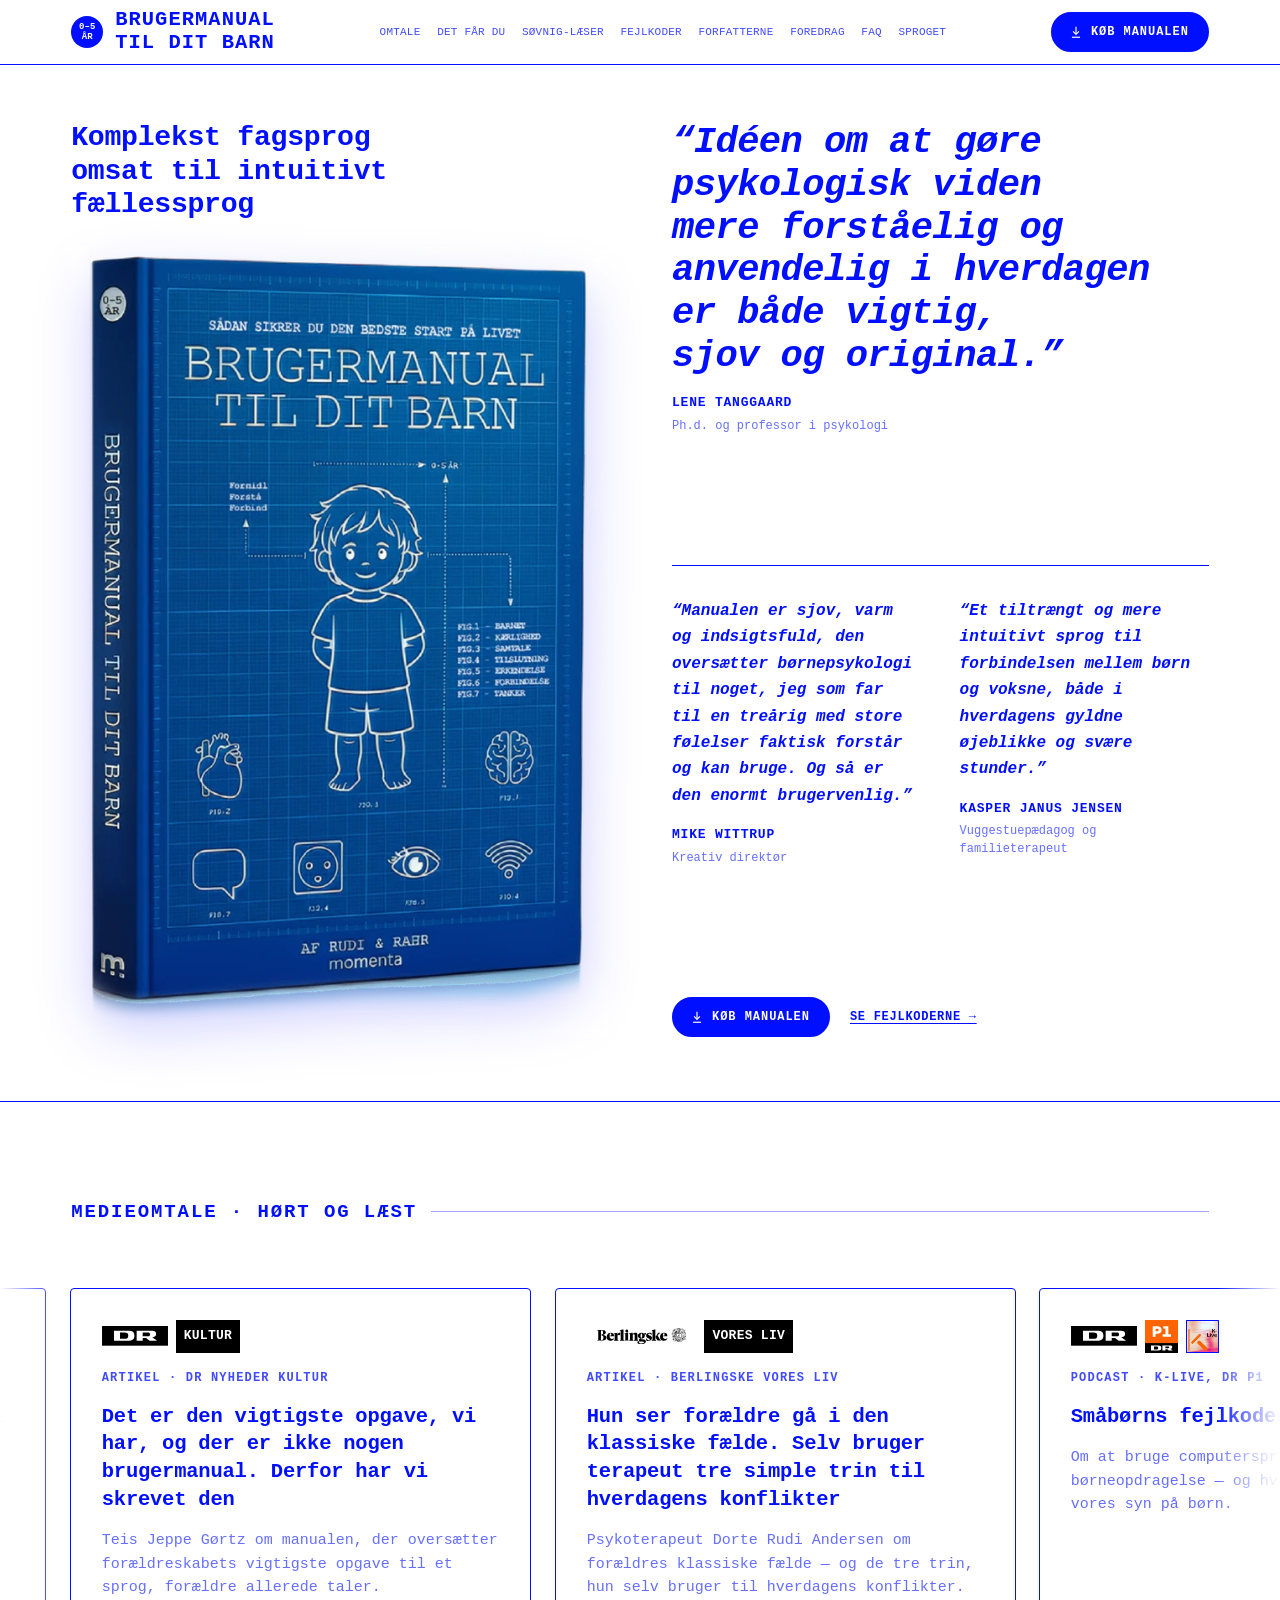
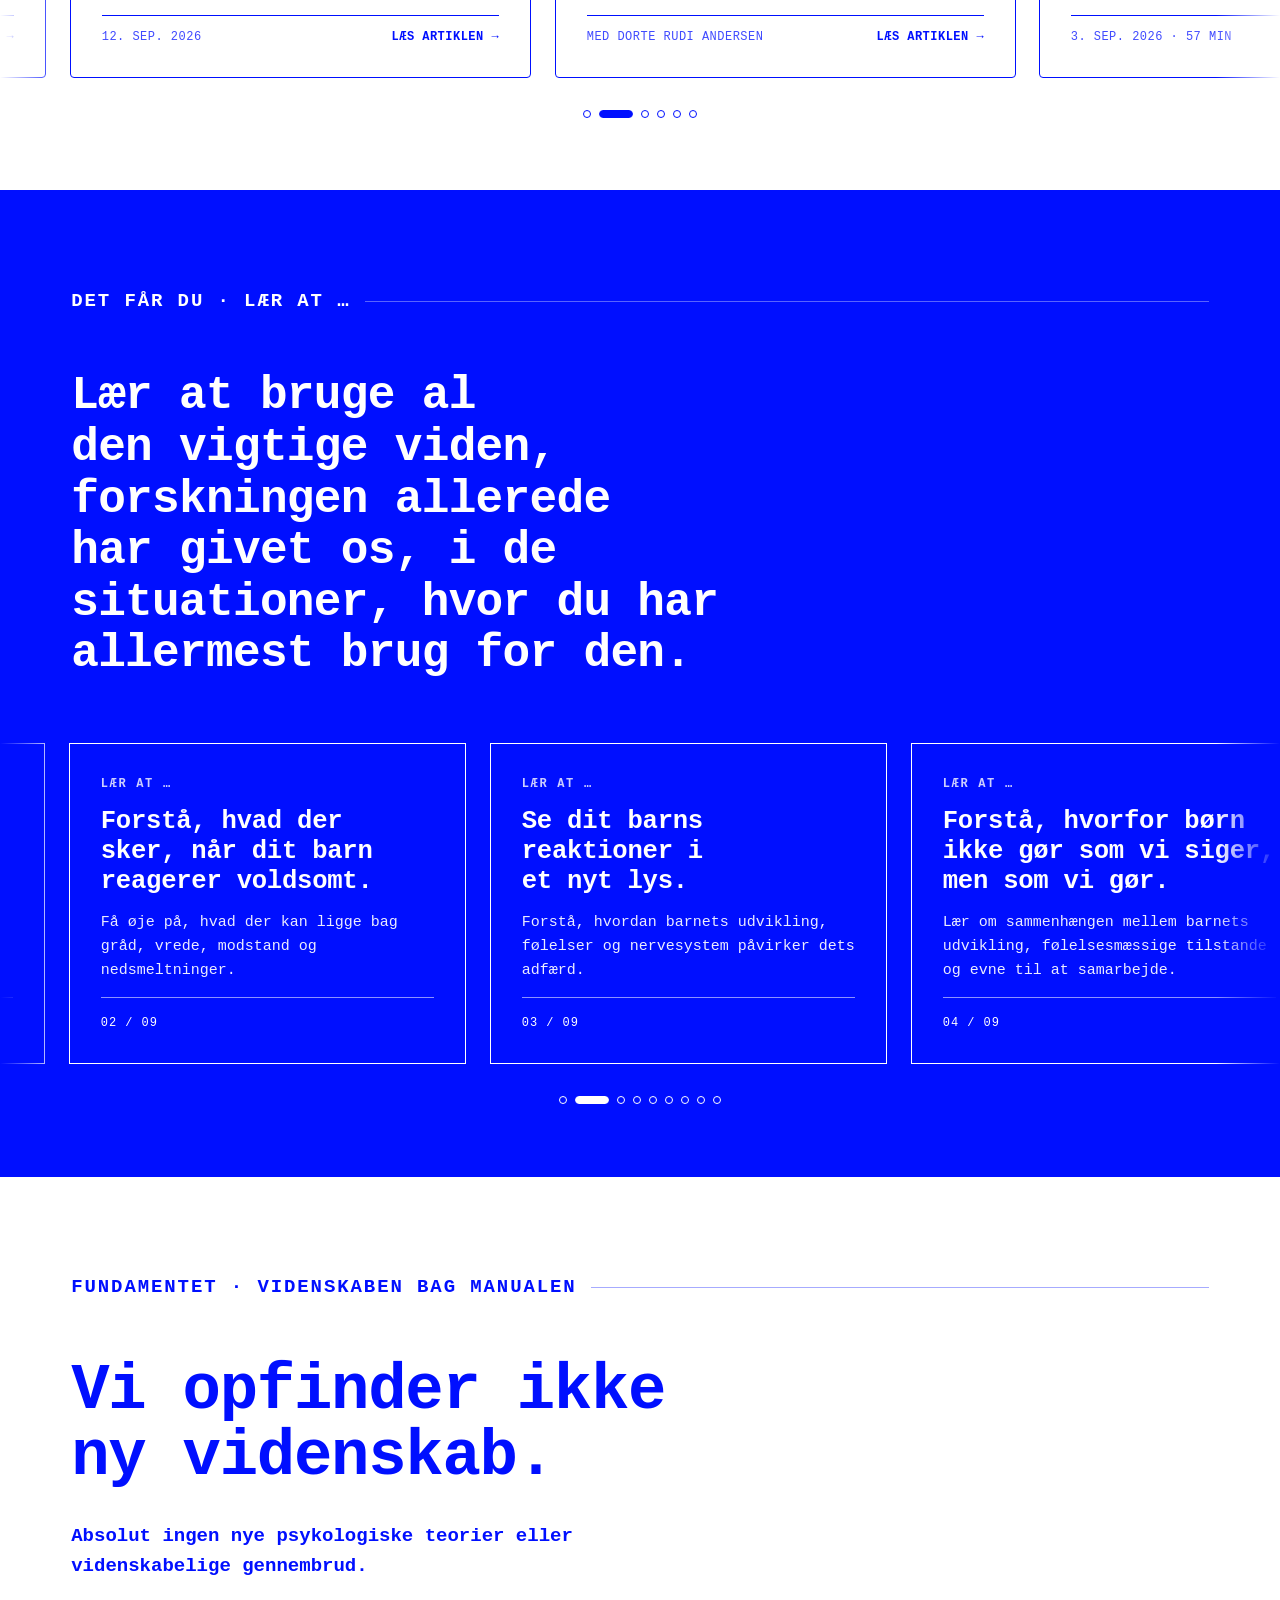
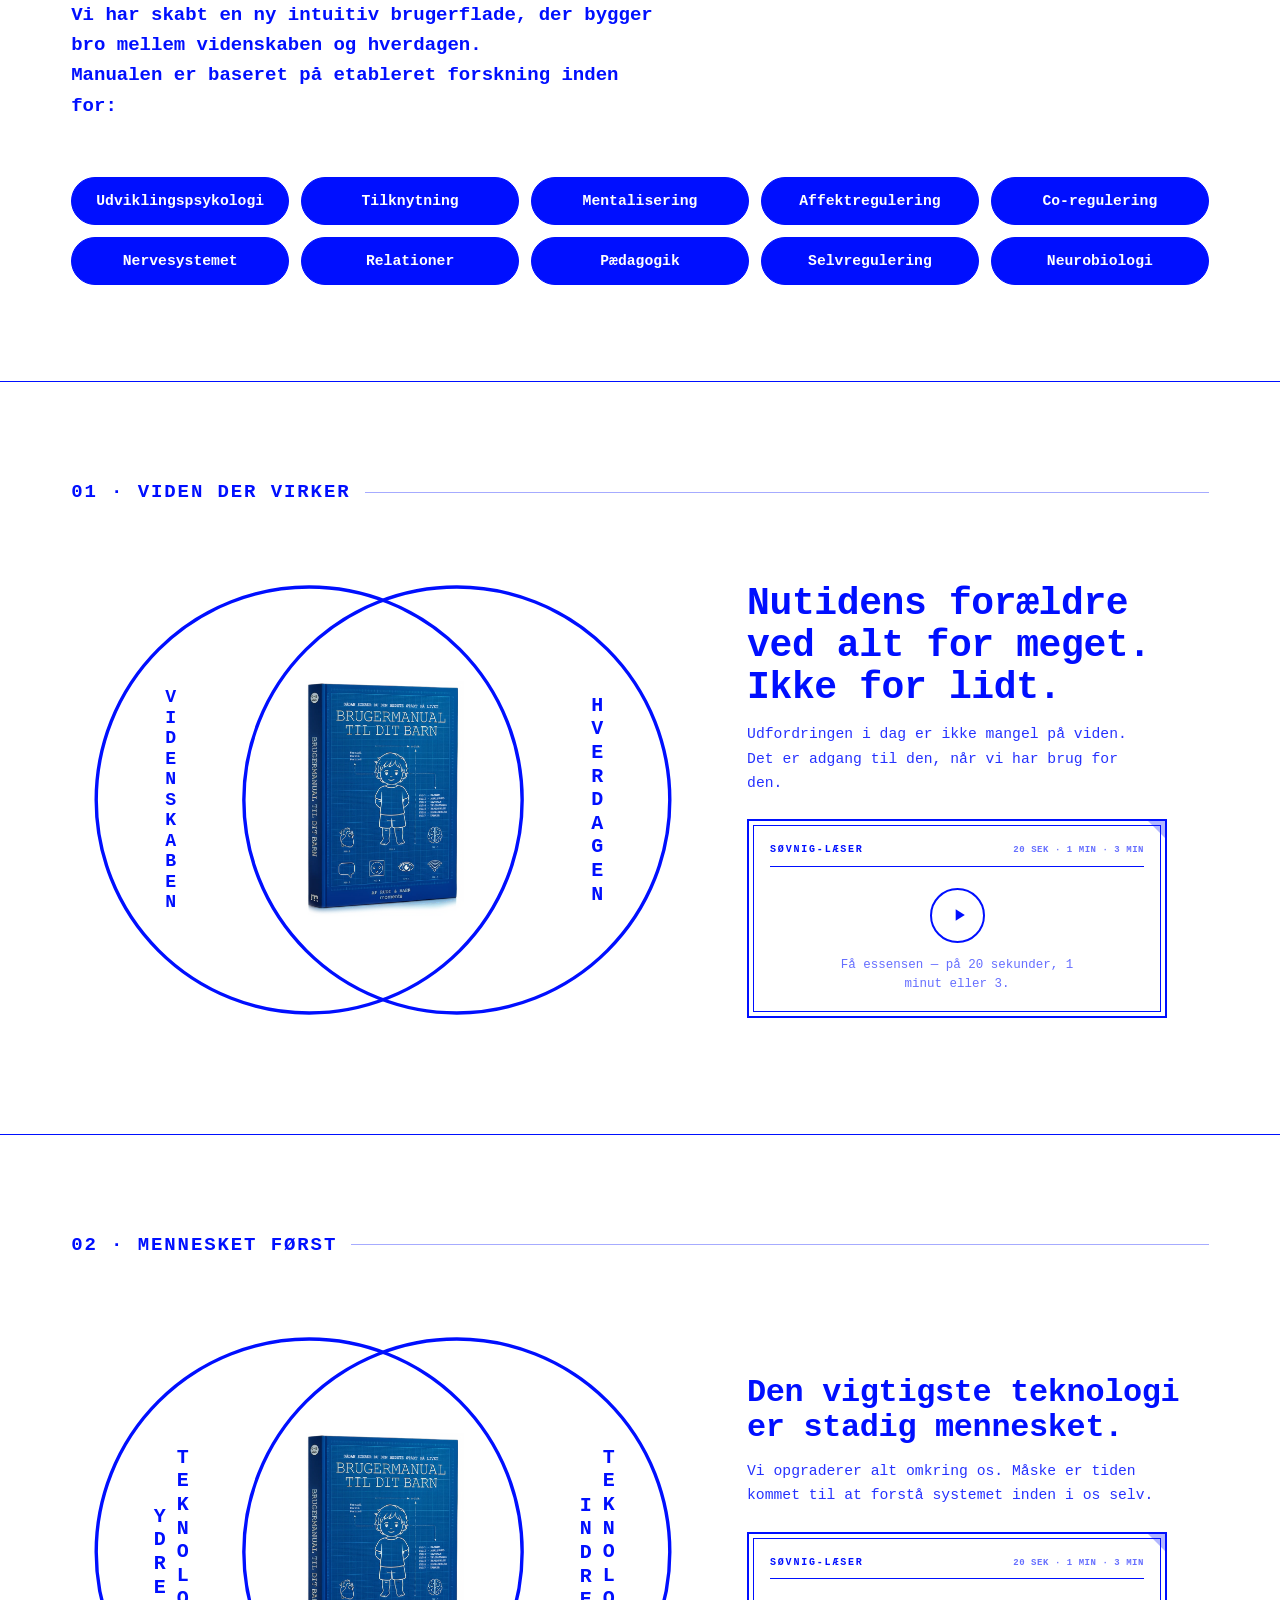
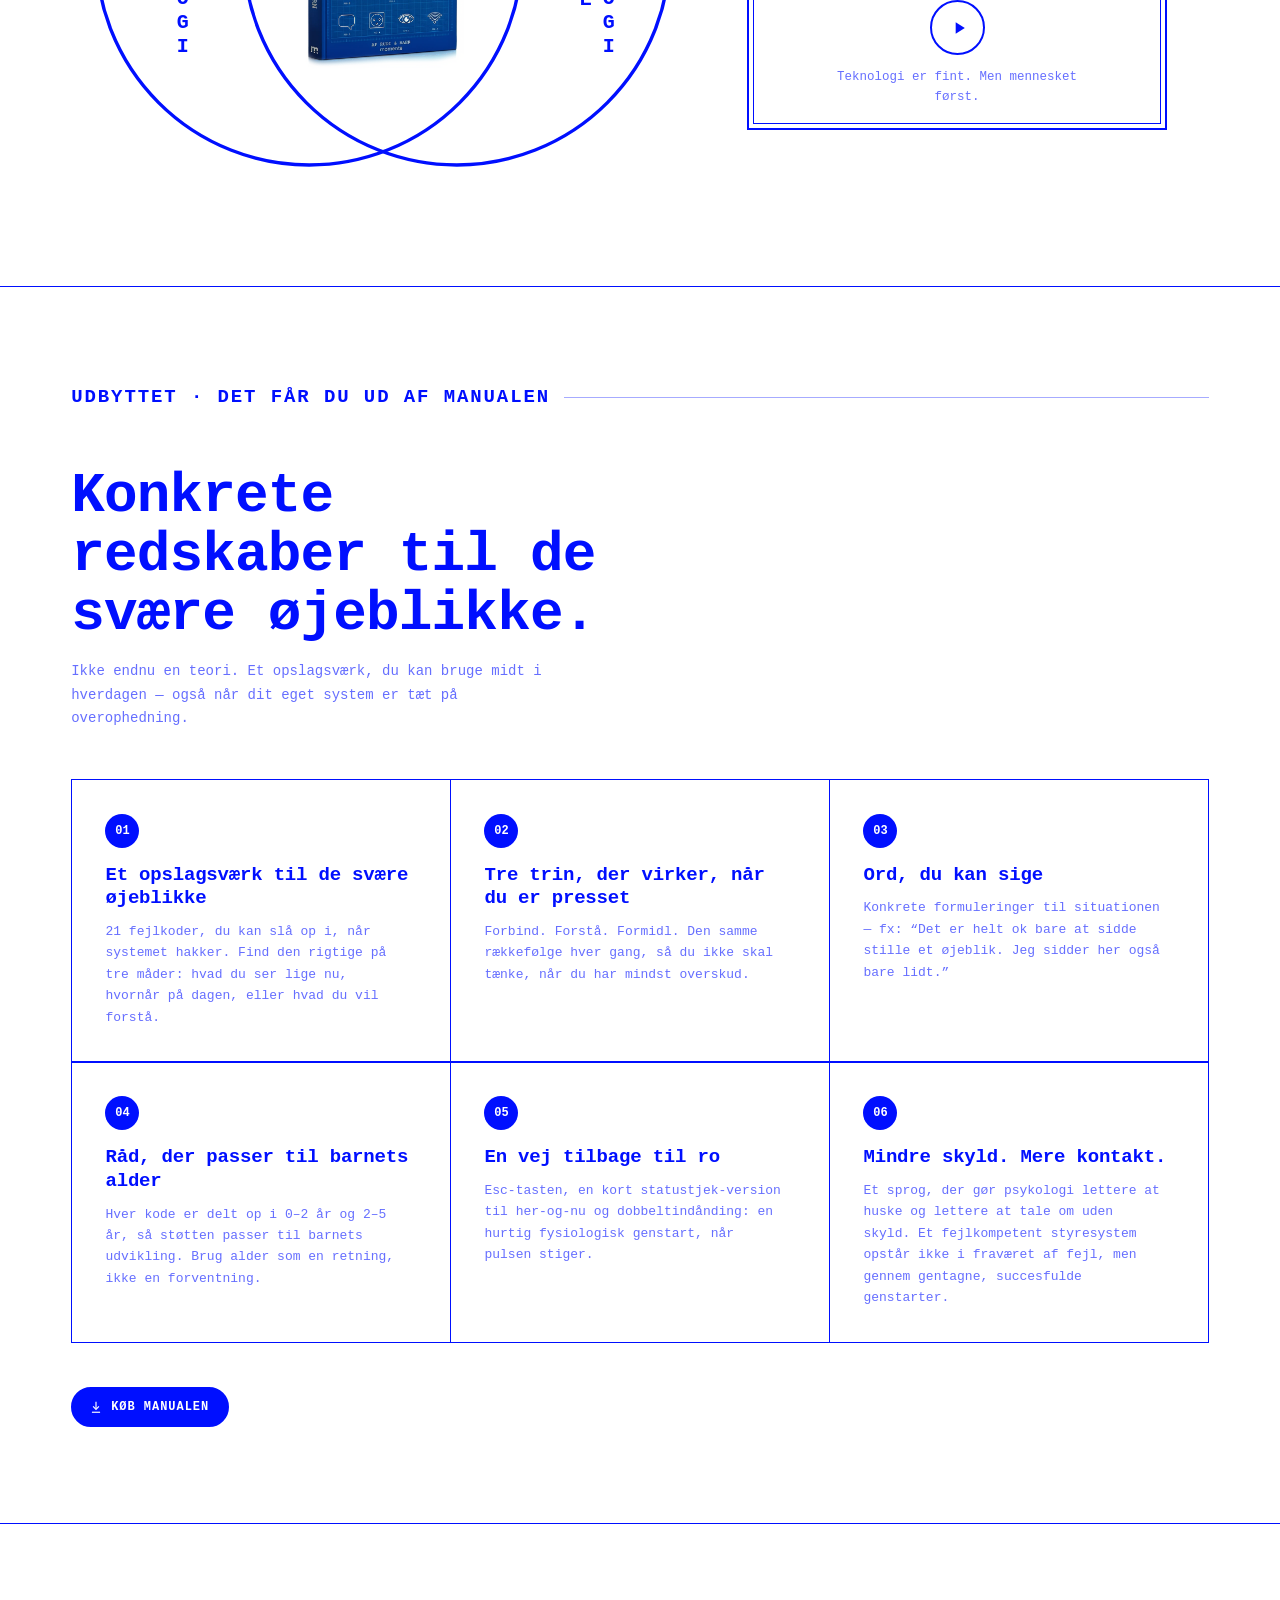
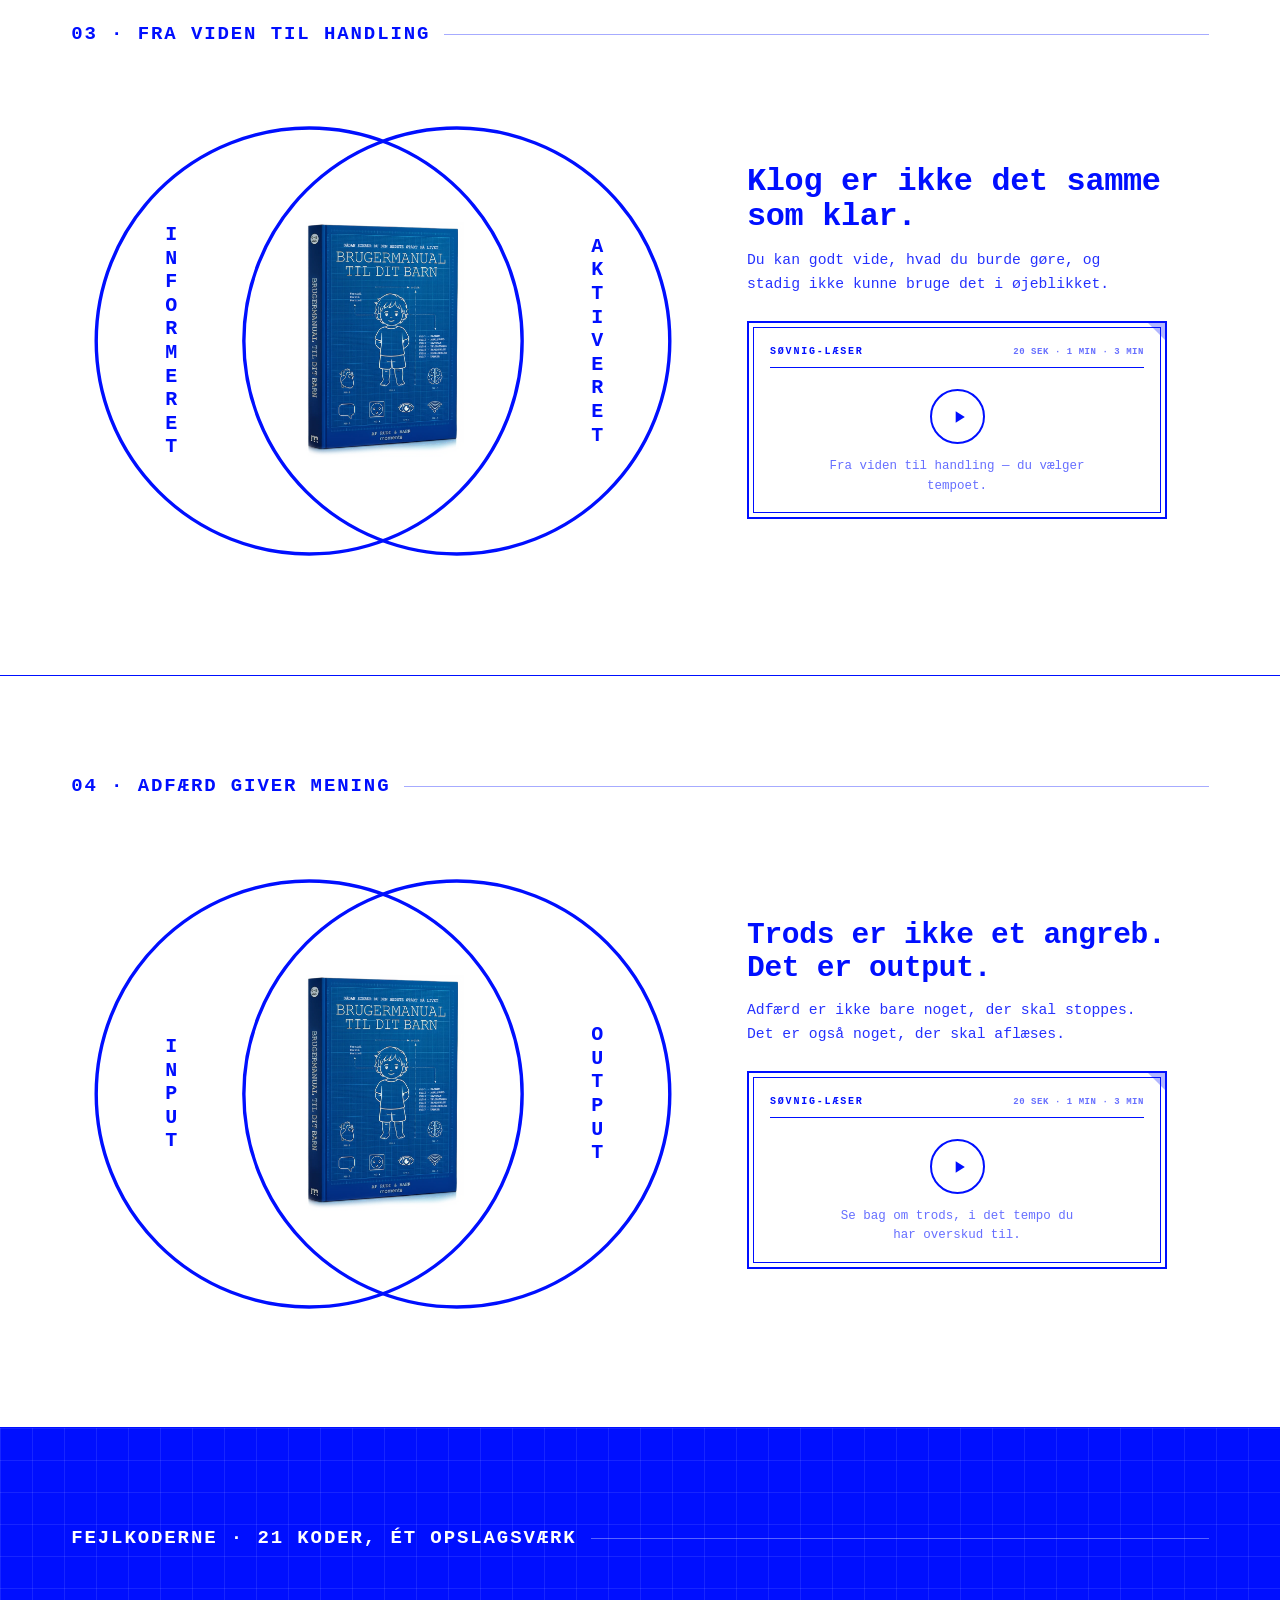
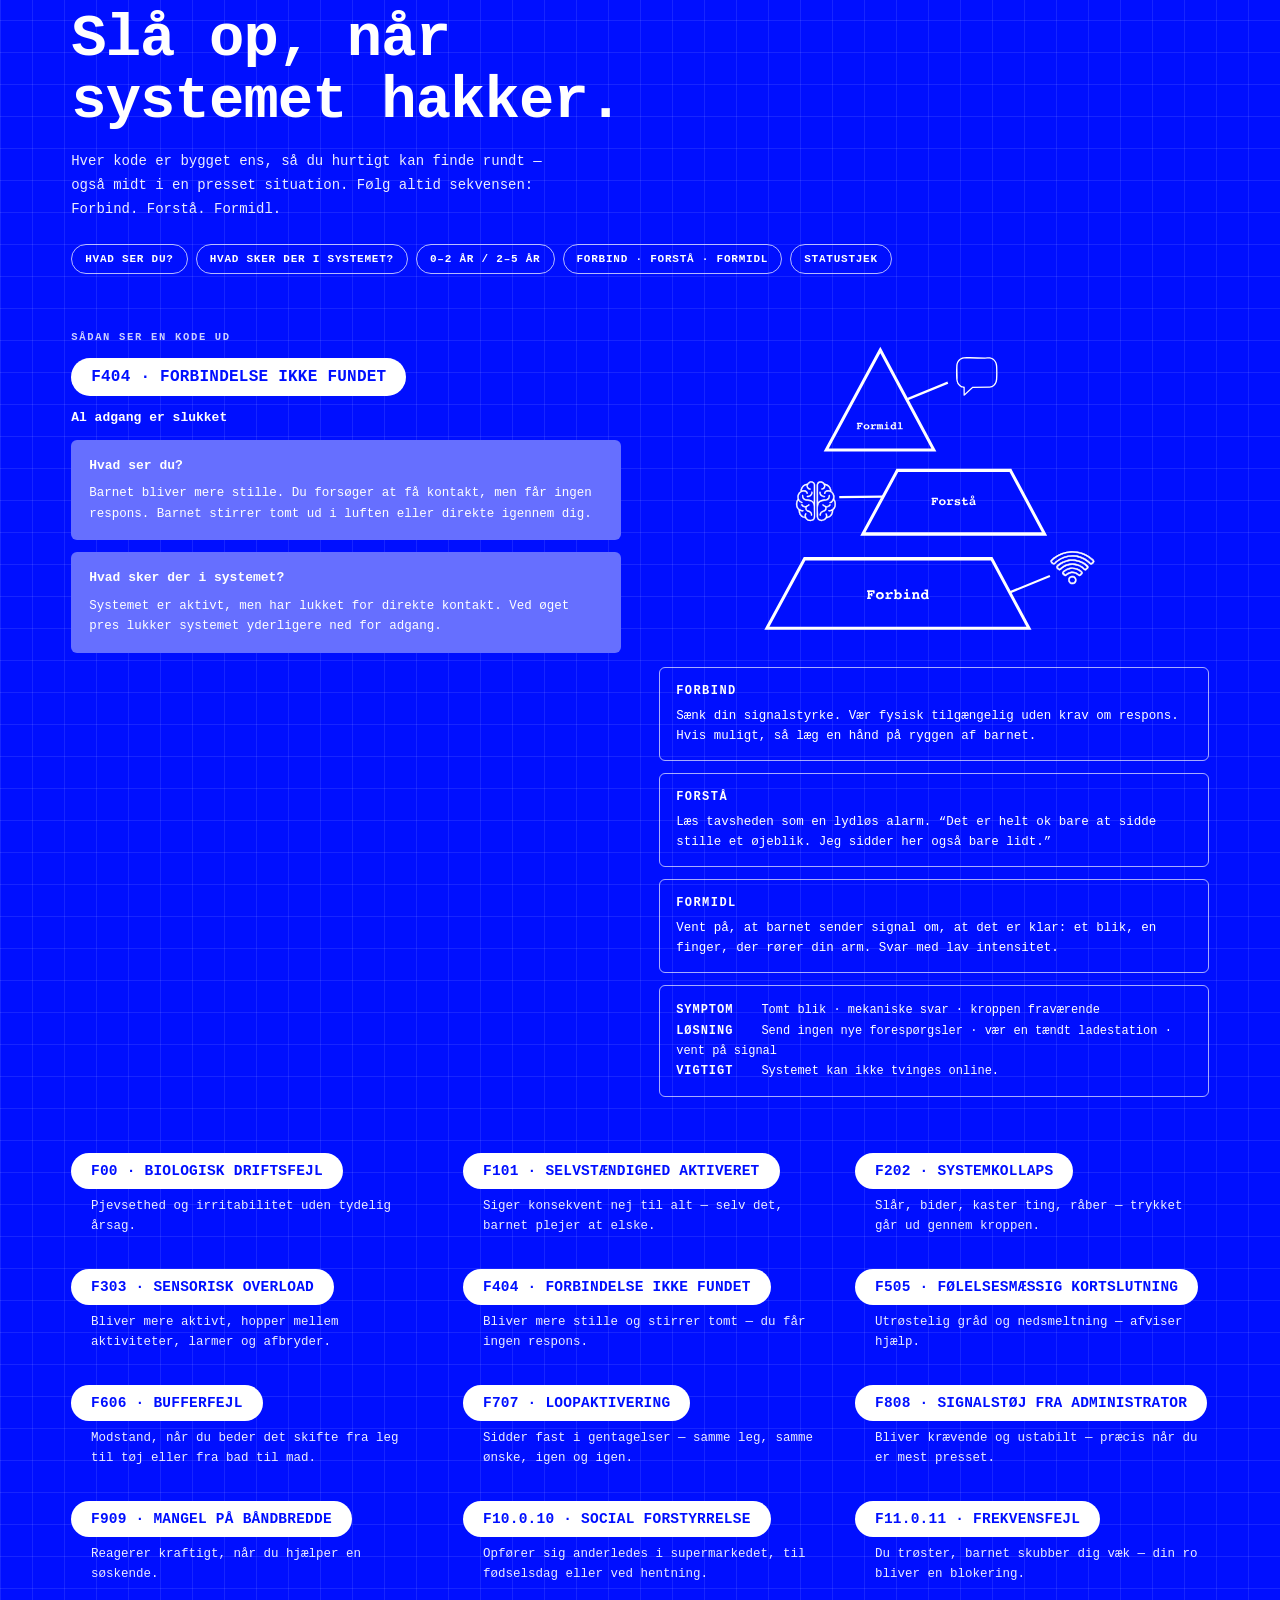
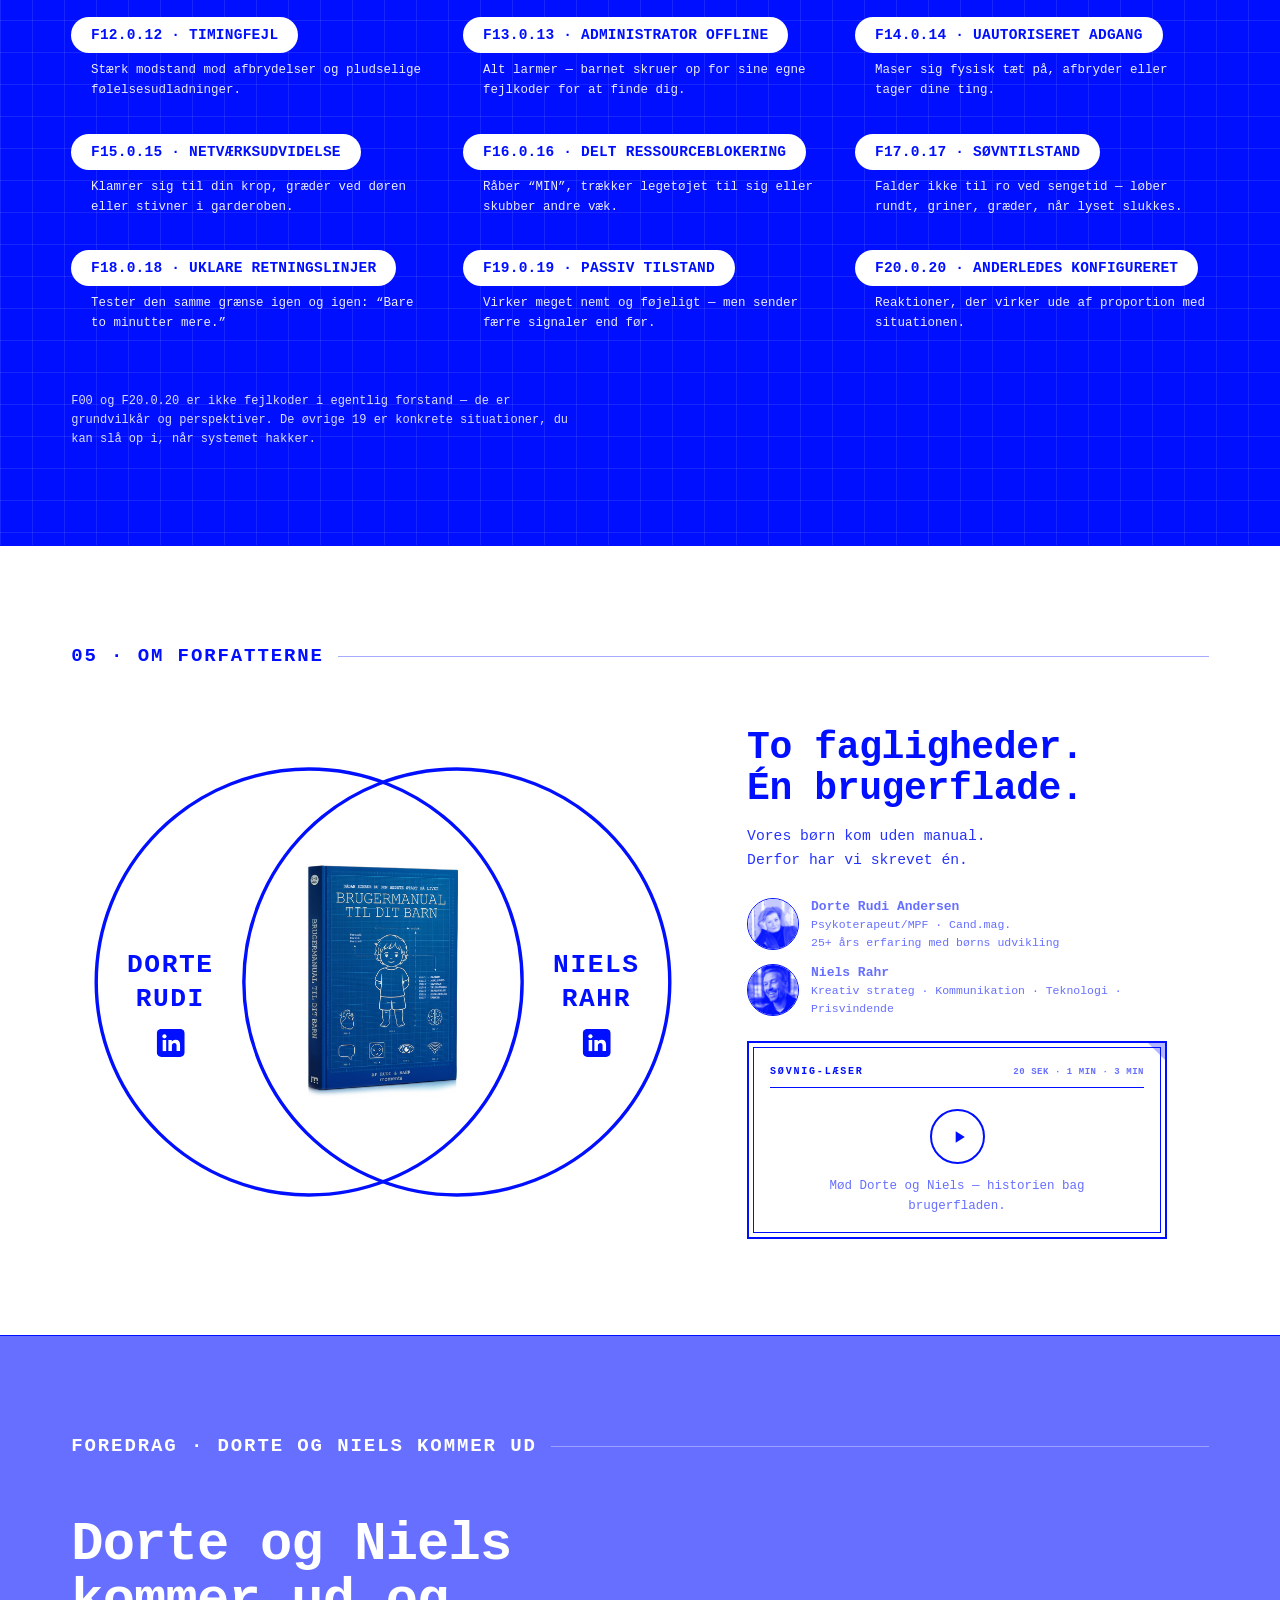
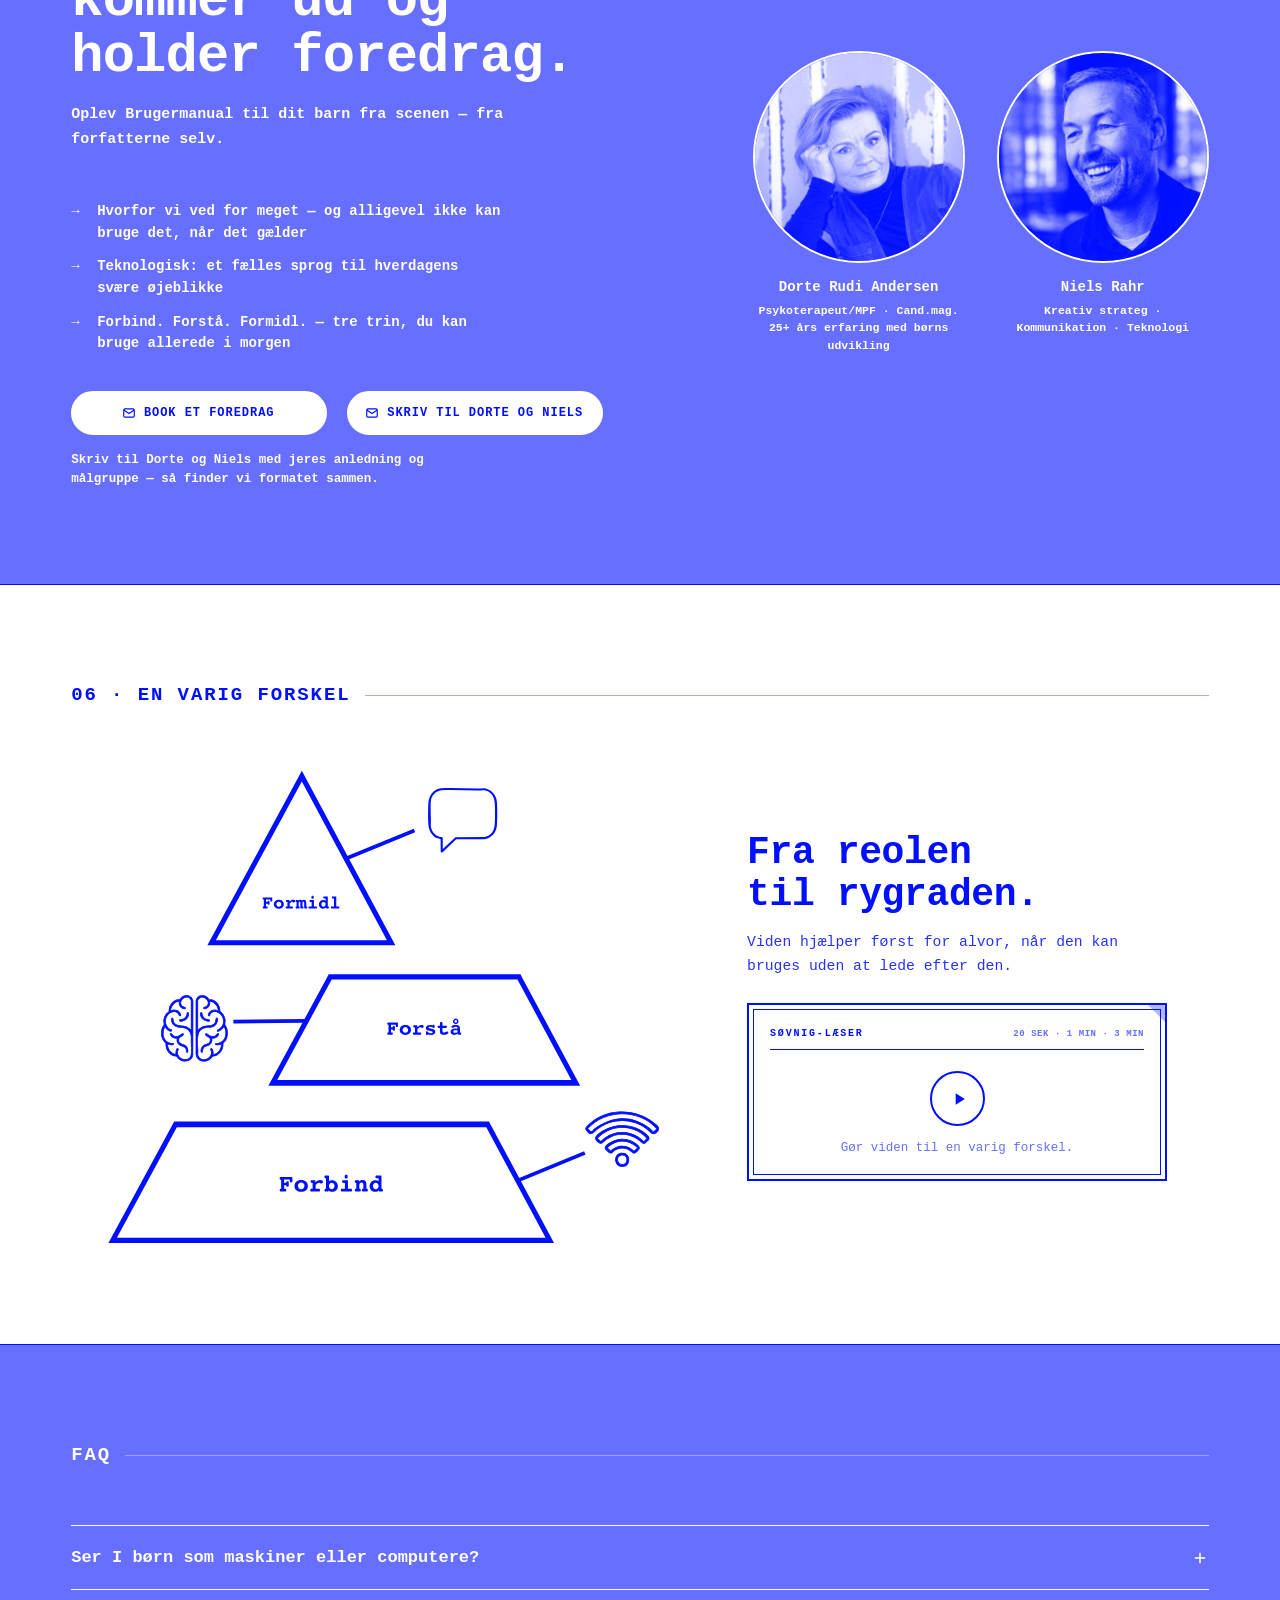
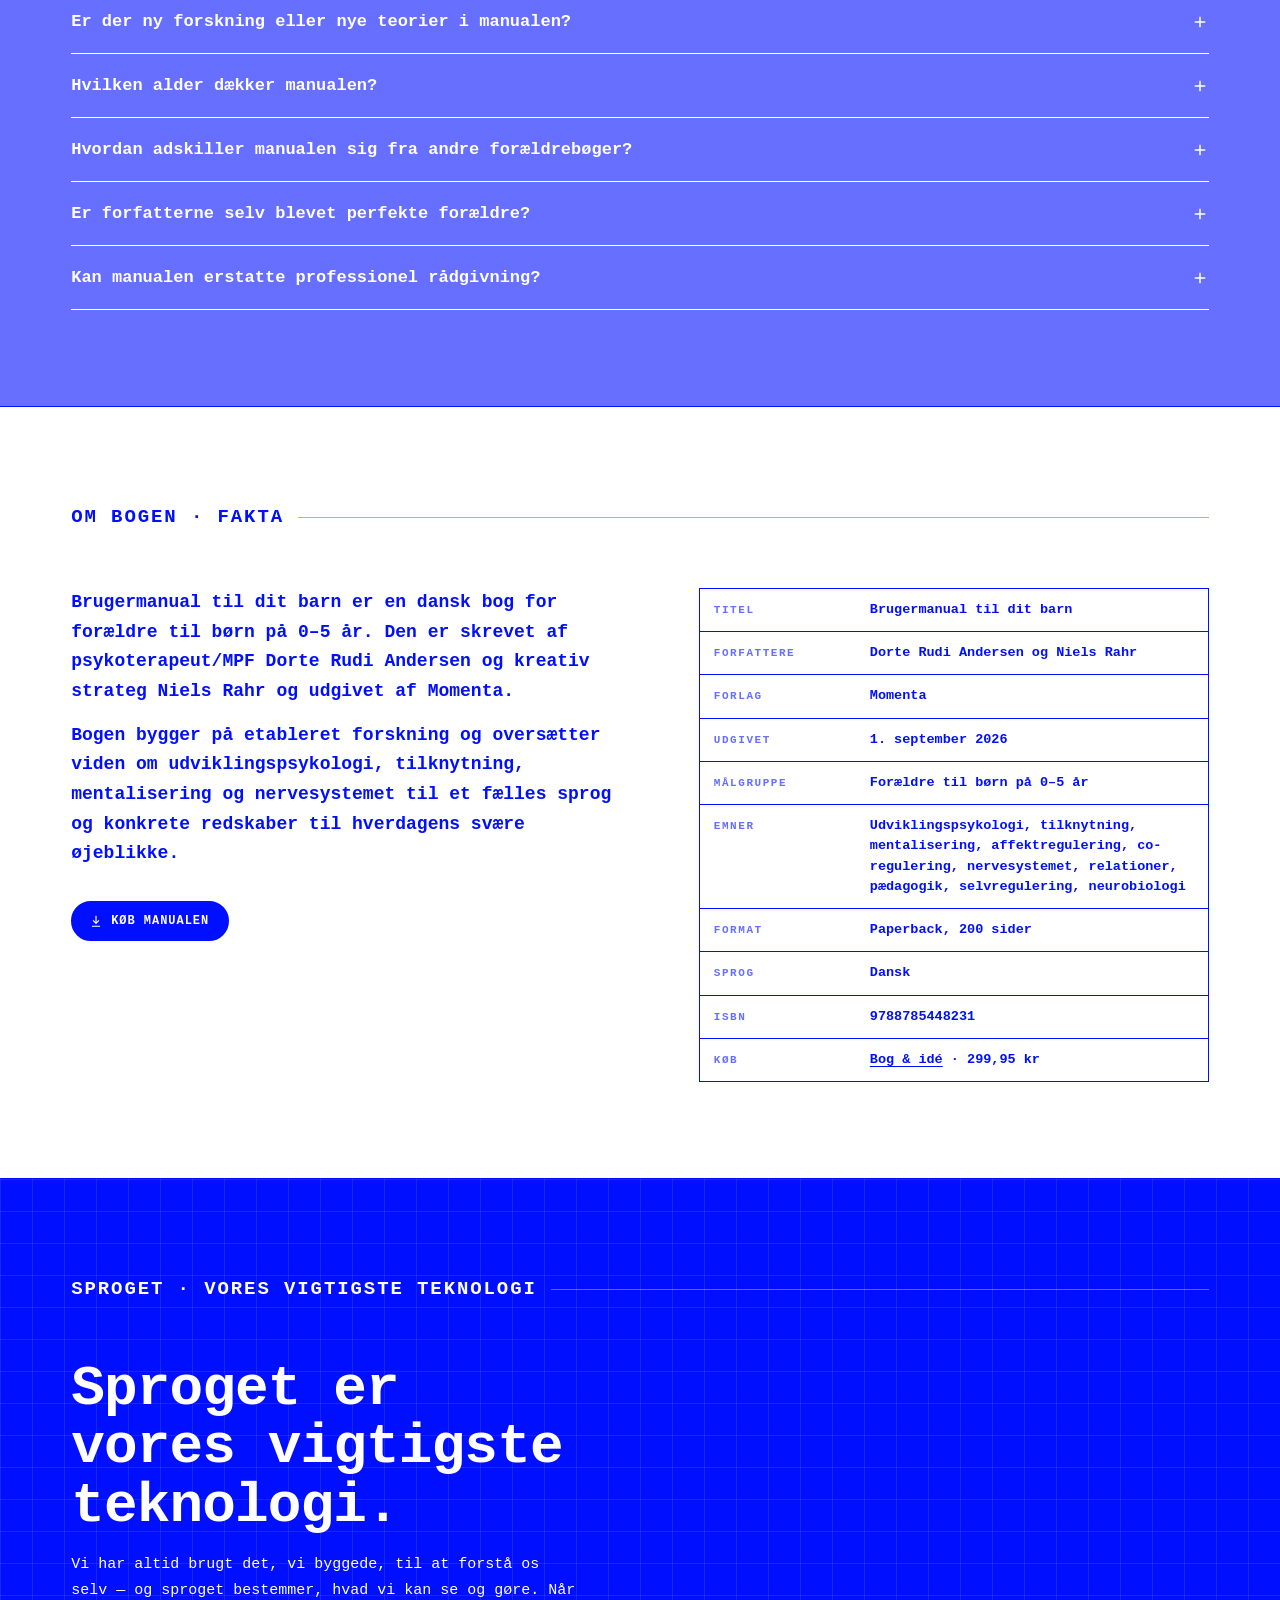
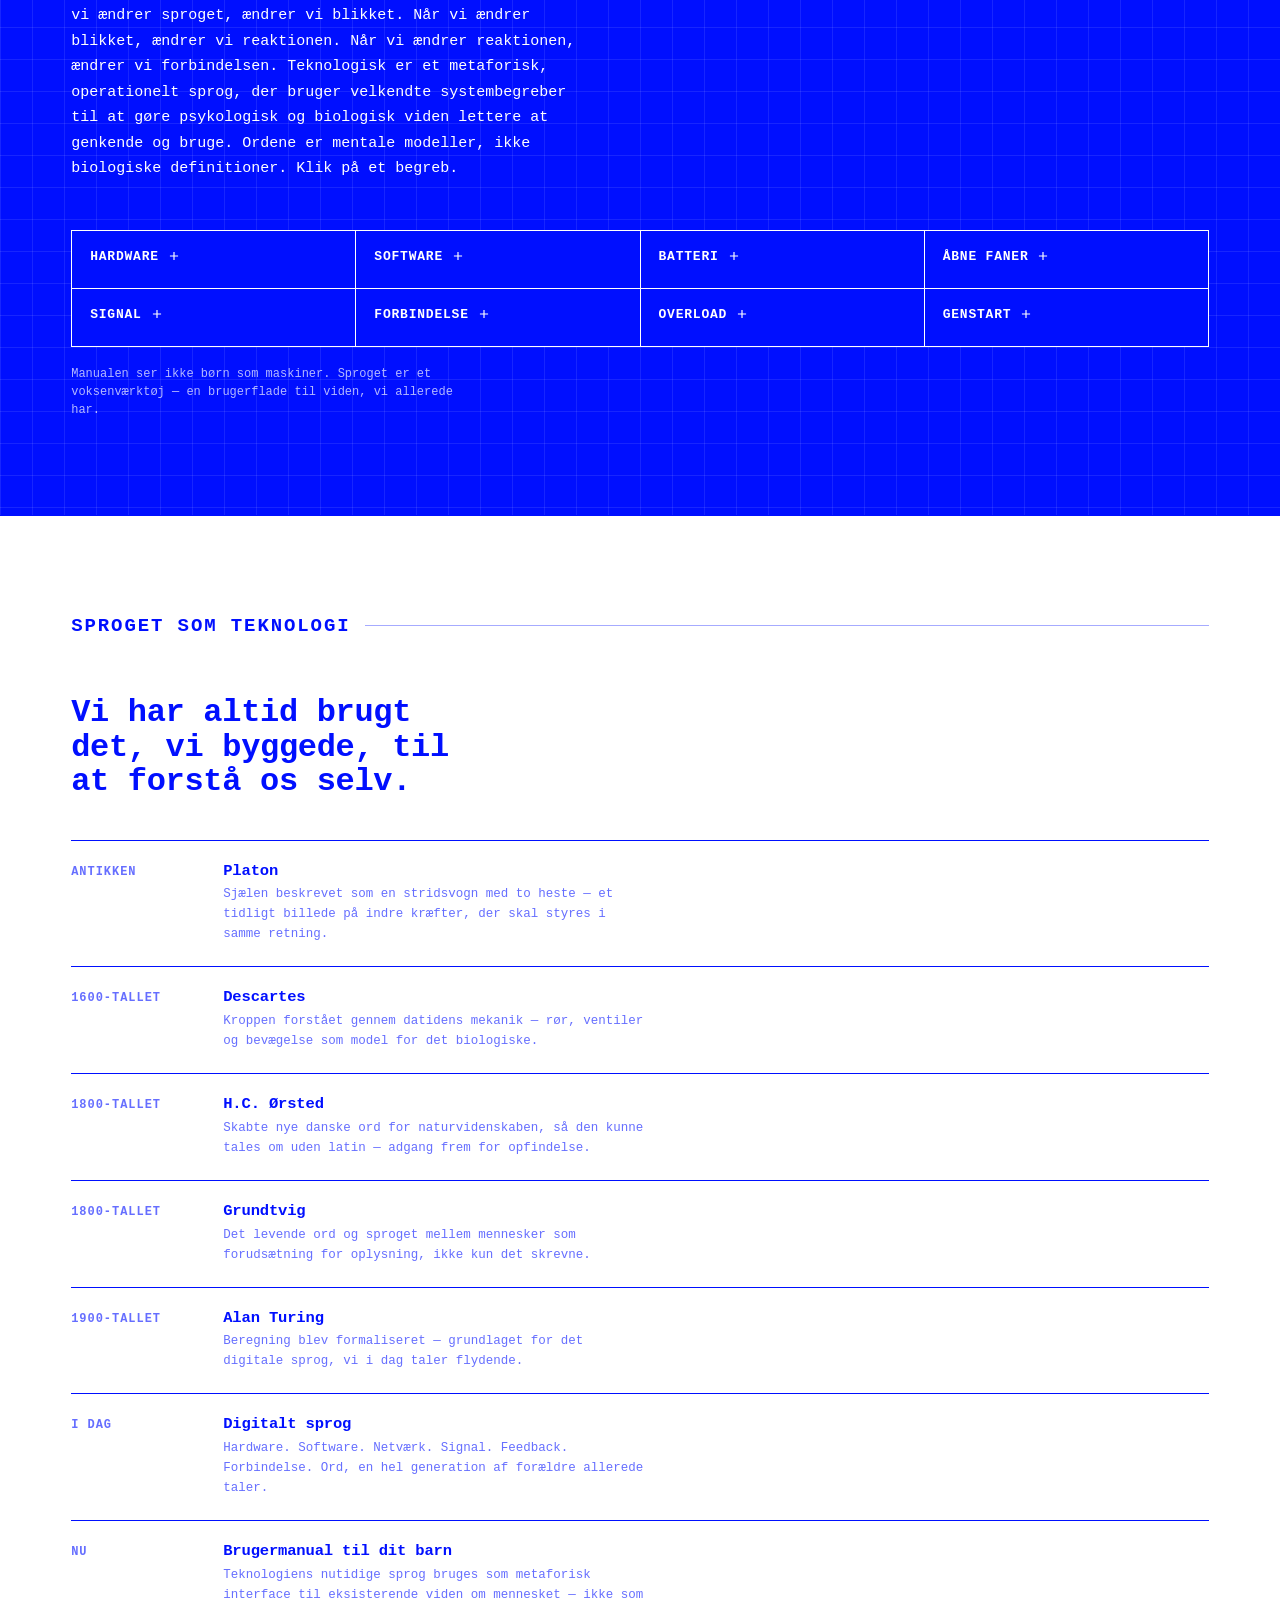
==== commit ec36e4ff: "Hero: ny tagline 'Komplekst fagsprog omsat til intuitivt fællessprog' Co-Authored-By: Claude Sonnet " ====
--- a/index.html
+++ b/index.html
@@ -721,7 +721,7 @@
 <header class="hero-quotes" id="citater">
   <div class="wrap">
     <div class="hero-pack">
-      <h1 class="hero-tagline"><span class="sr-only">Brugermanual til dit barn – </span>En ny brugerflade til et bedre forældreskab</h1>
+      <h1 class="hero-tagline"><span class="sr-only">Brugermanual til dit barn – </span>Komplekst fagsprog omsat til intuitivt fællessprog</h1>
       <a href="https://www.bog-ide.dk/products/brugermanual-til-dit-barn-dorte-rudi-og-niels-rahr-haeftet-3466682" target="_blank" rel="noopener noreferrer" aria-label="Køb Brugermanual til dit barn">
         <img src="assets/cover/packshot-forside.webp" srcset="assets/cover/packshot-forside-640.webp 640w, assets/cover/packshot-forside.webp 859w" sizes="(max-width:900px) 74vw, 45vw" width="859" height="1265" alt="Brugermanual til dit barn — forsiden af manualen" fetchpriority="high" decoding="async">
       </a>
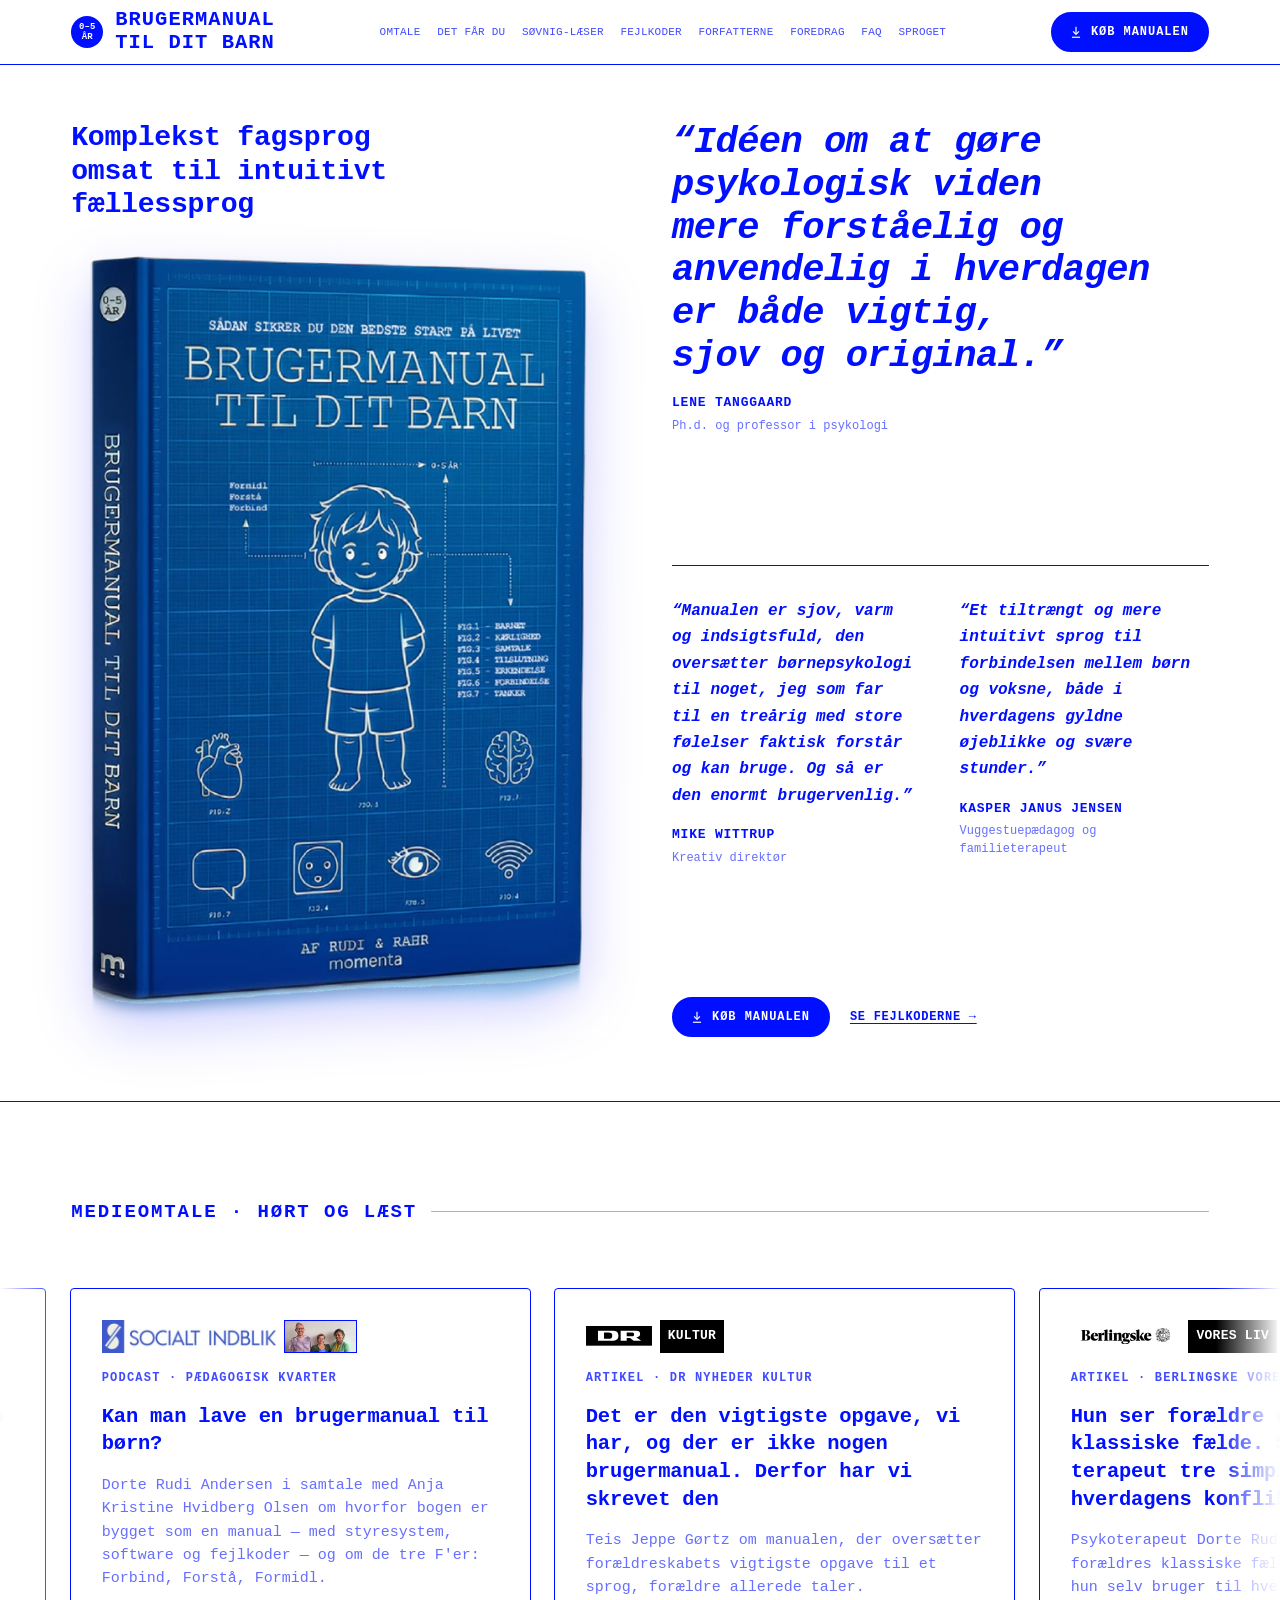
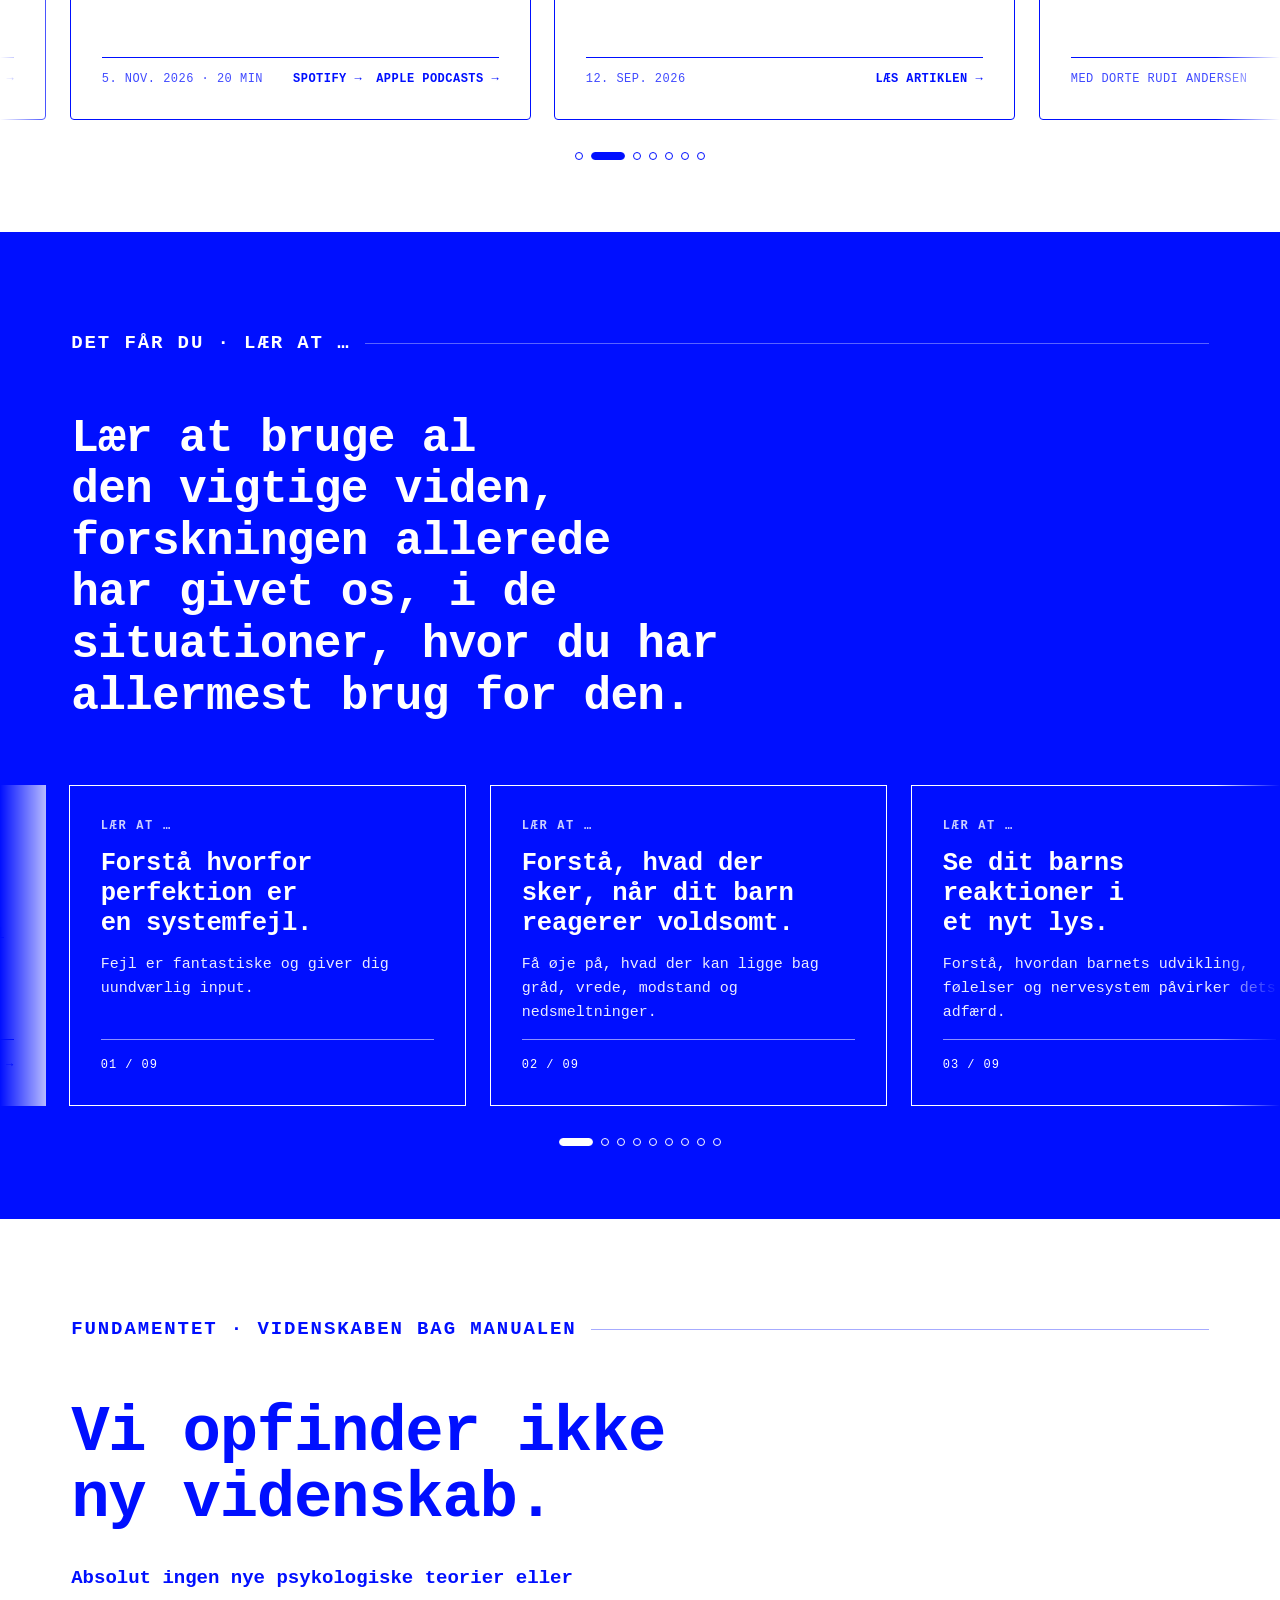
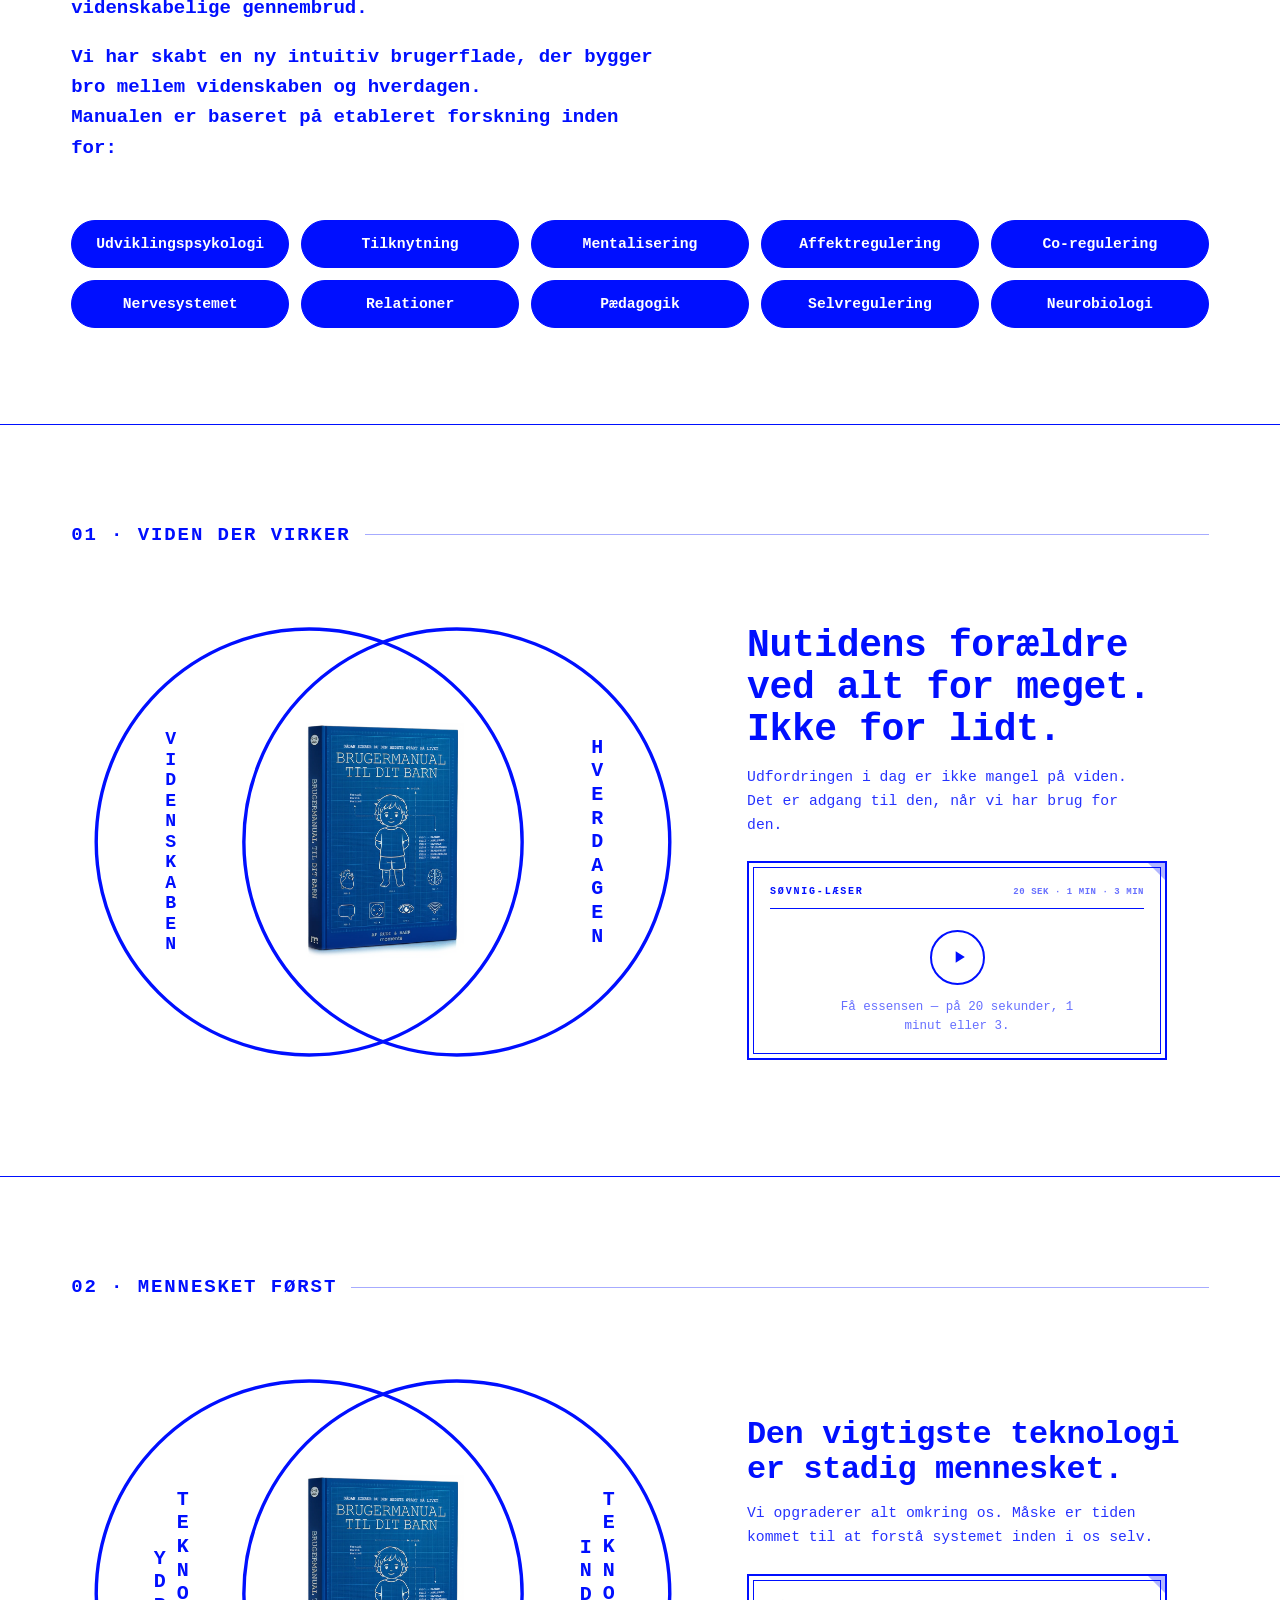
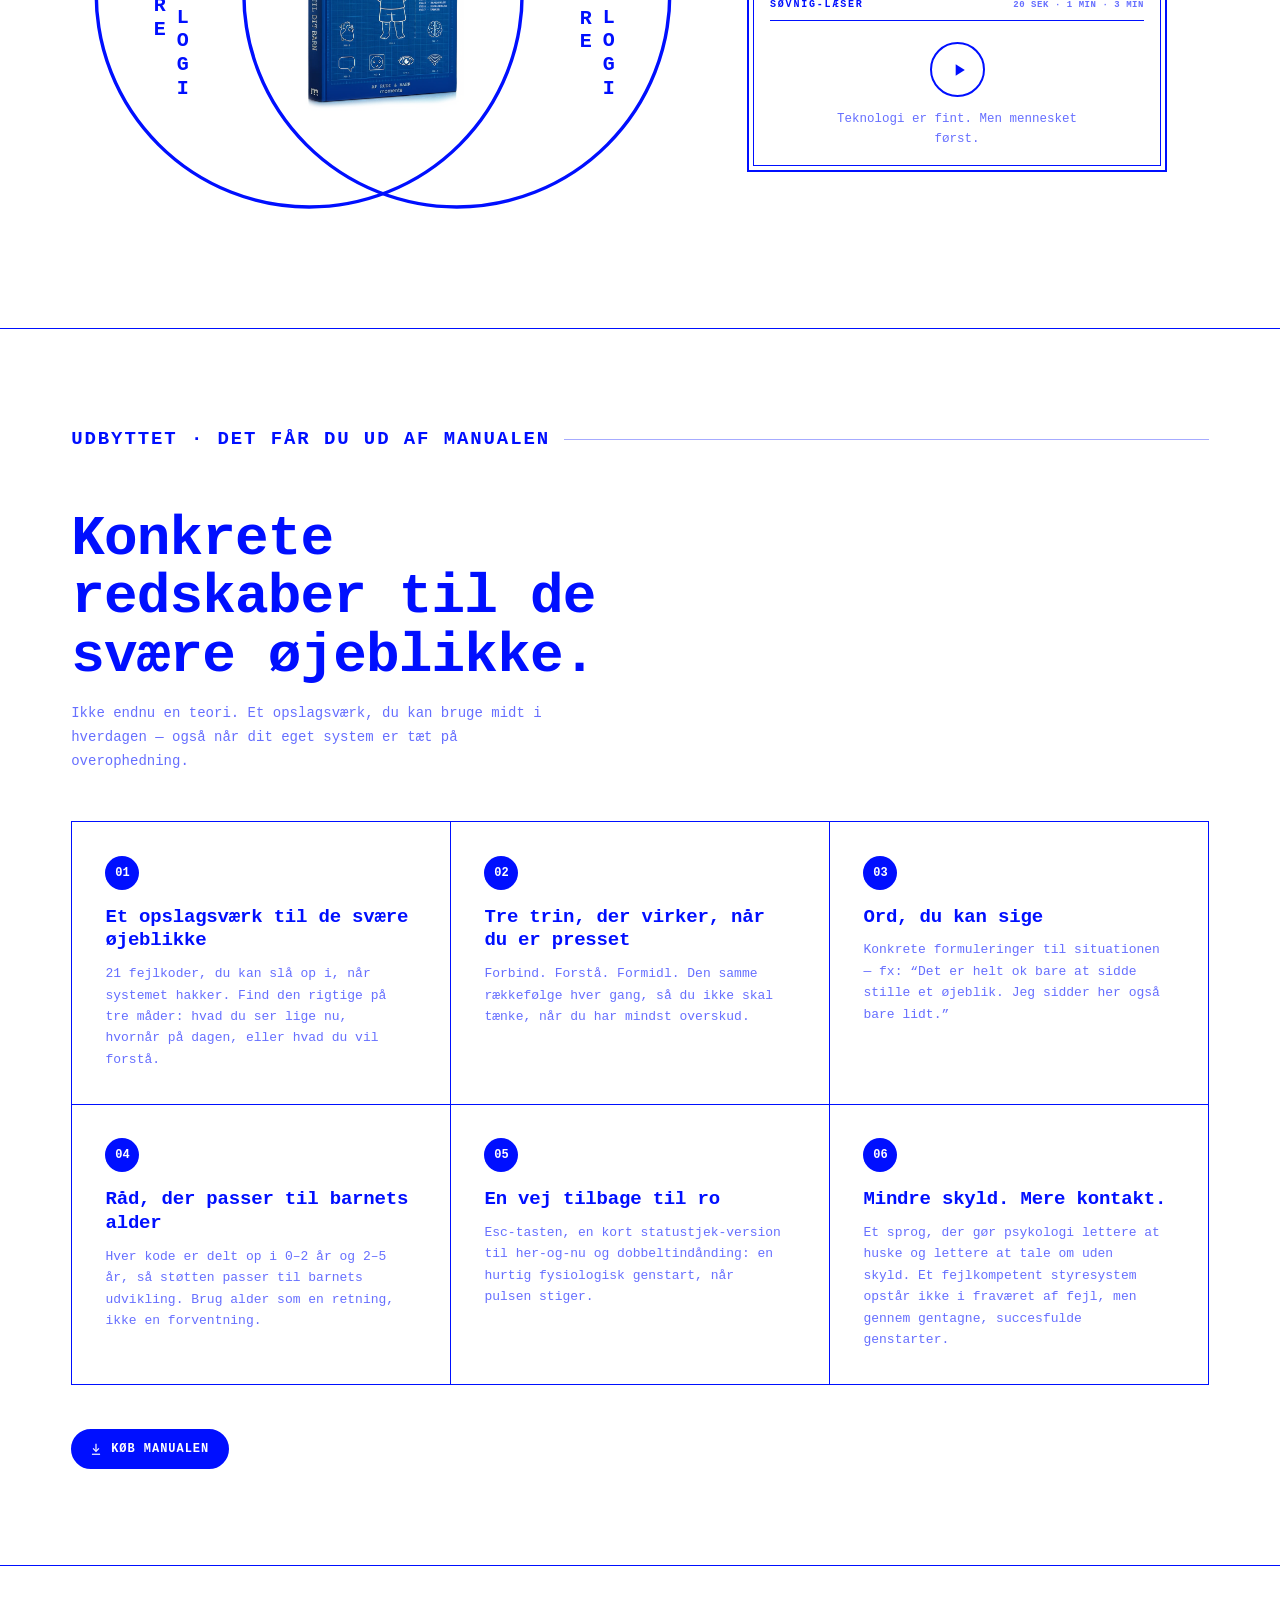
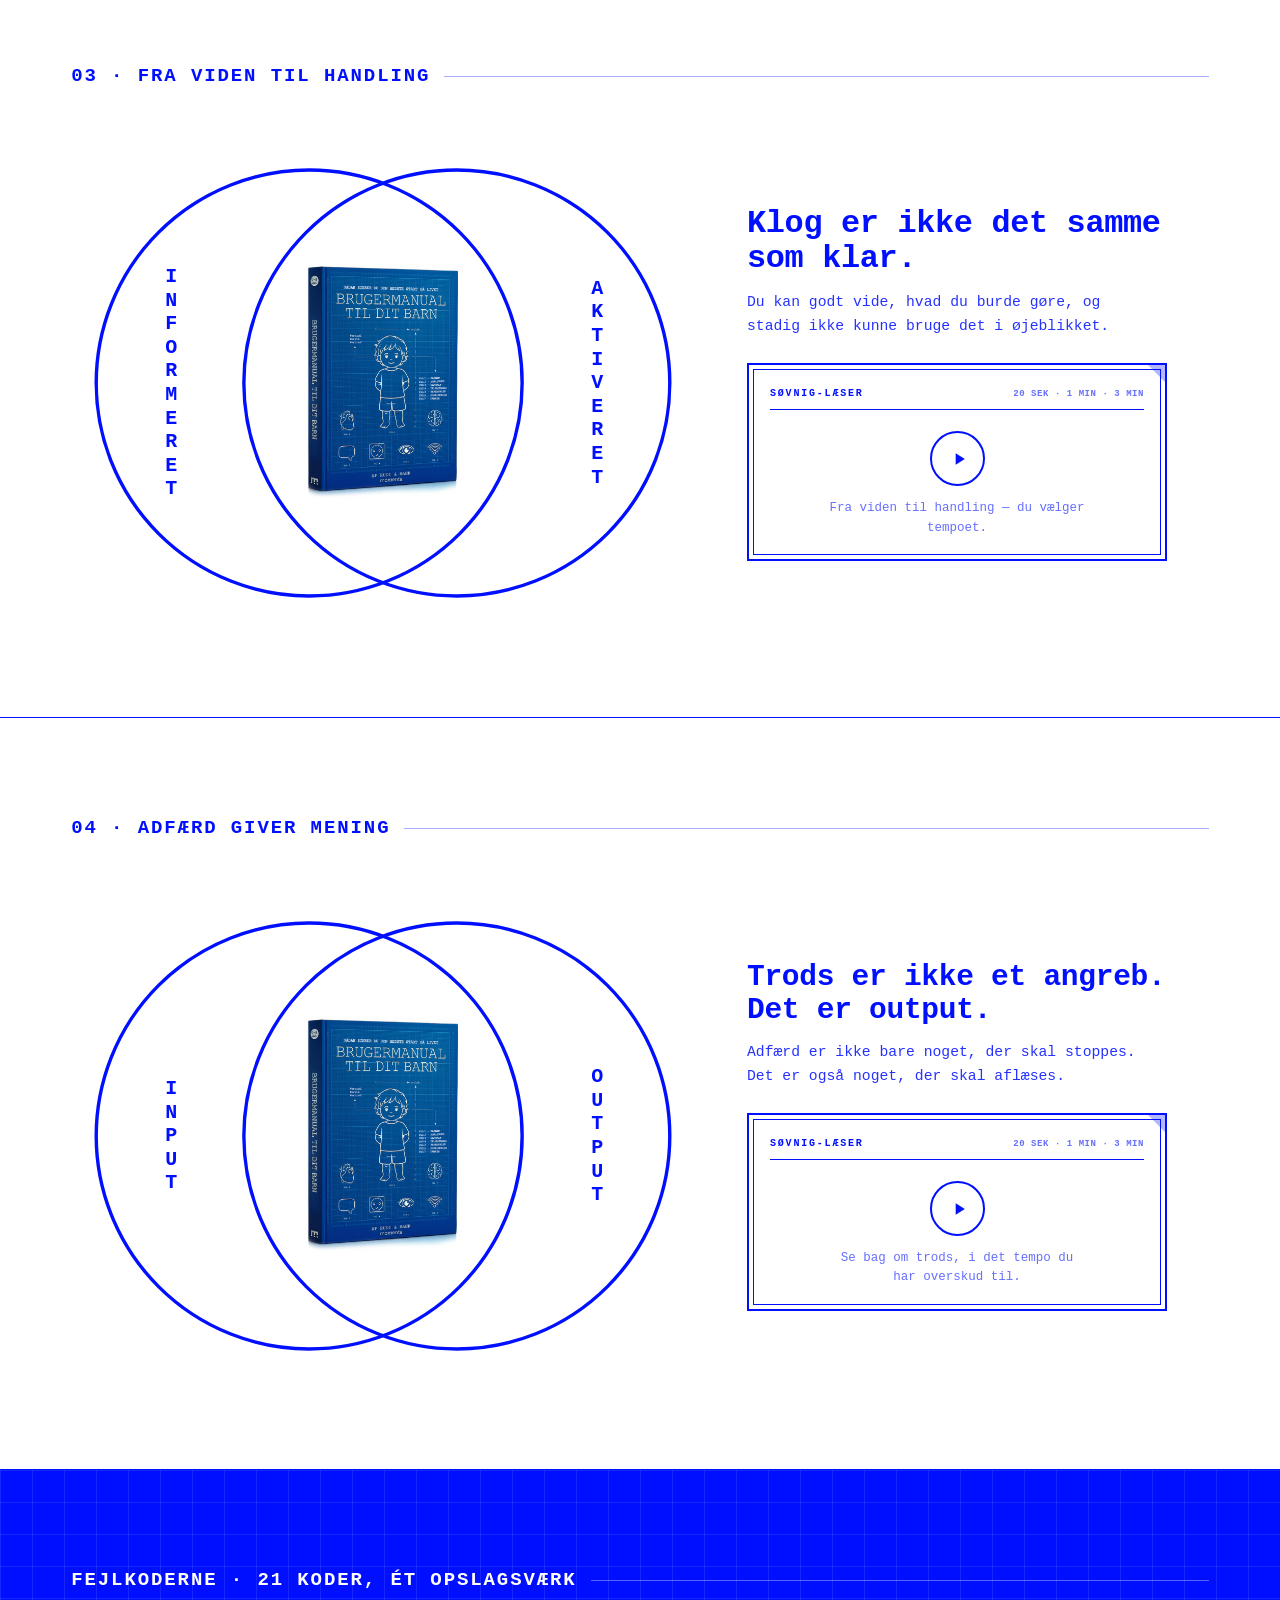
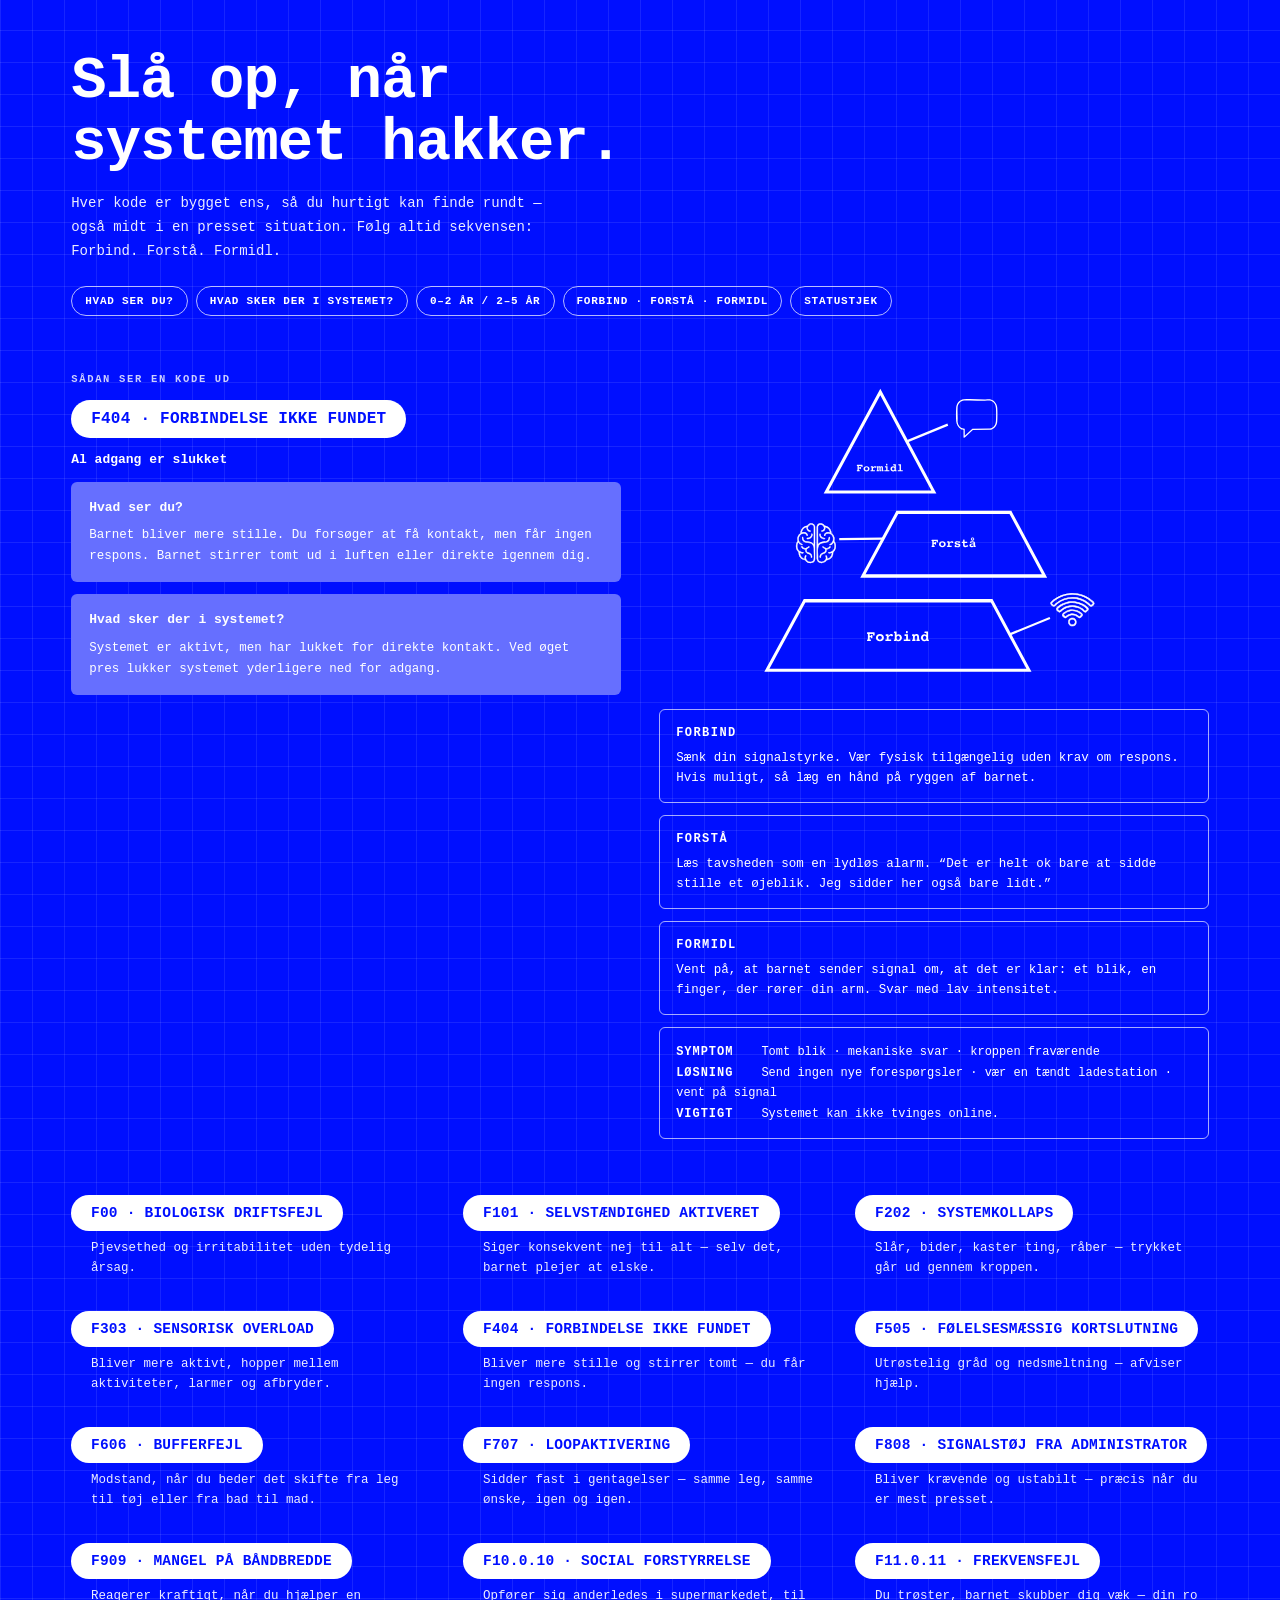
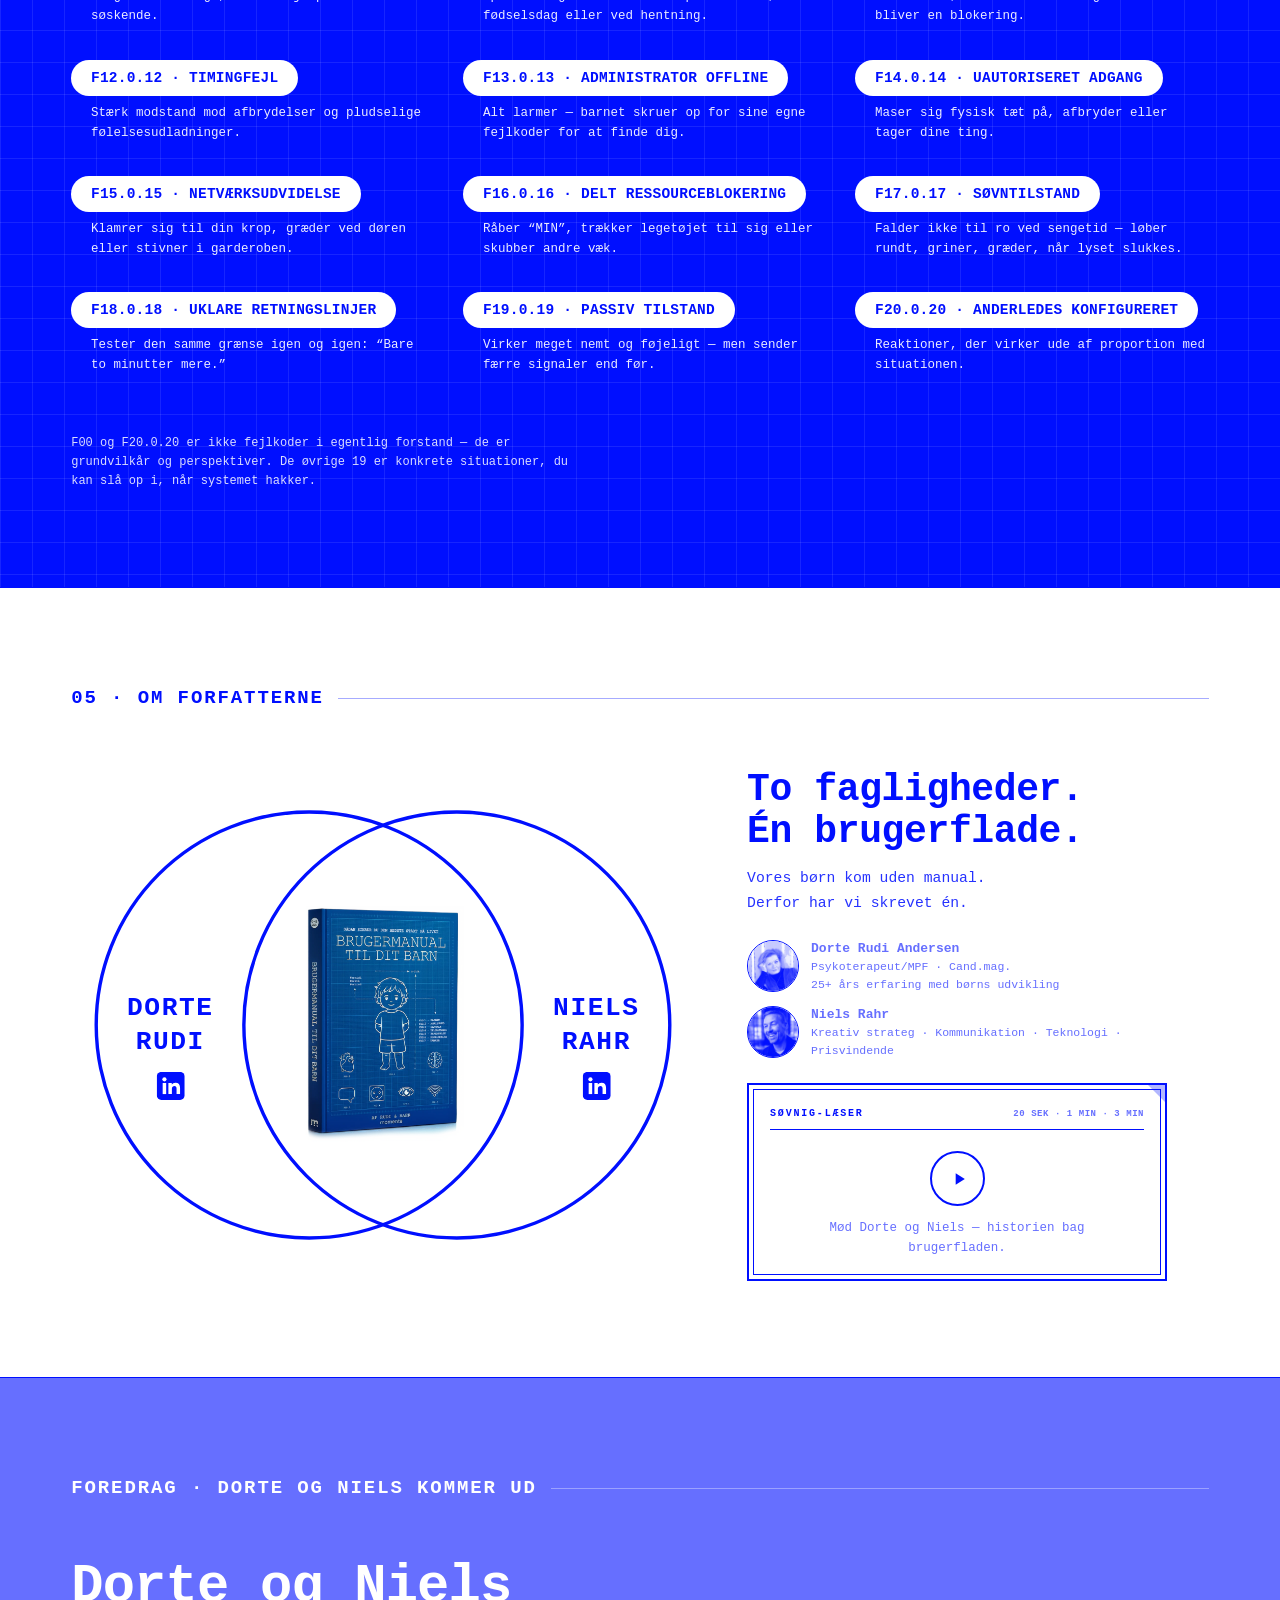
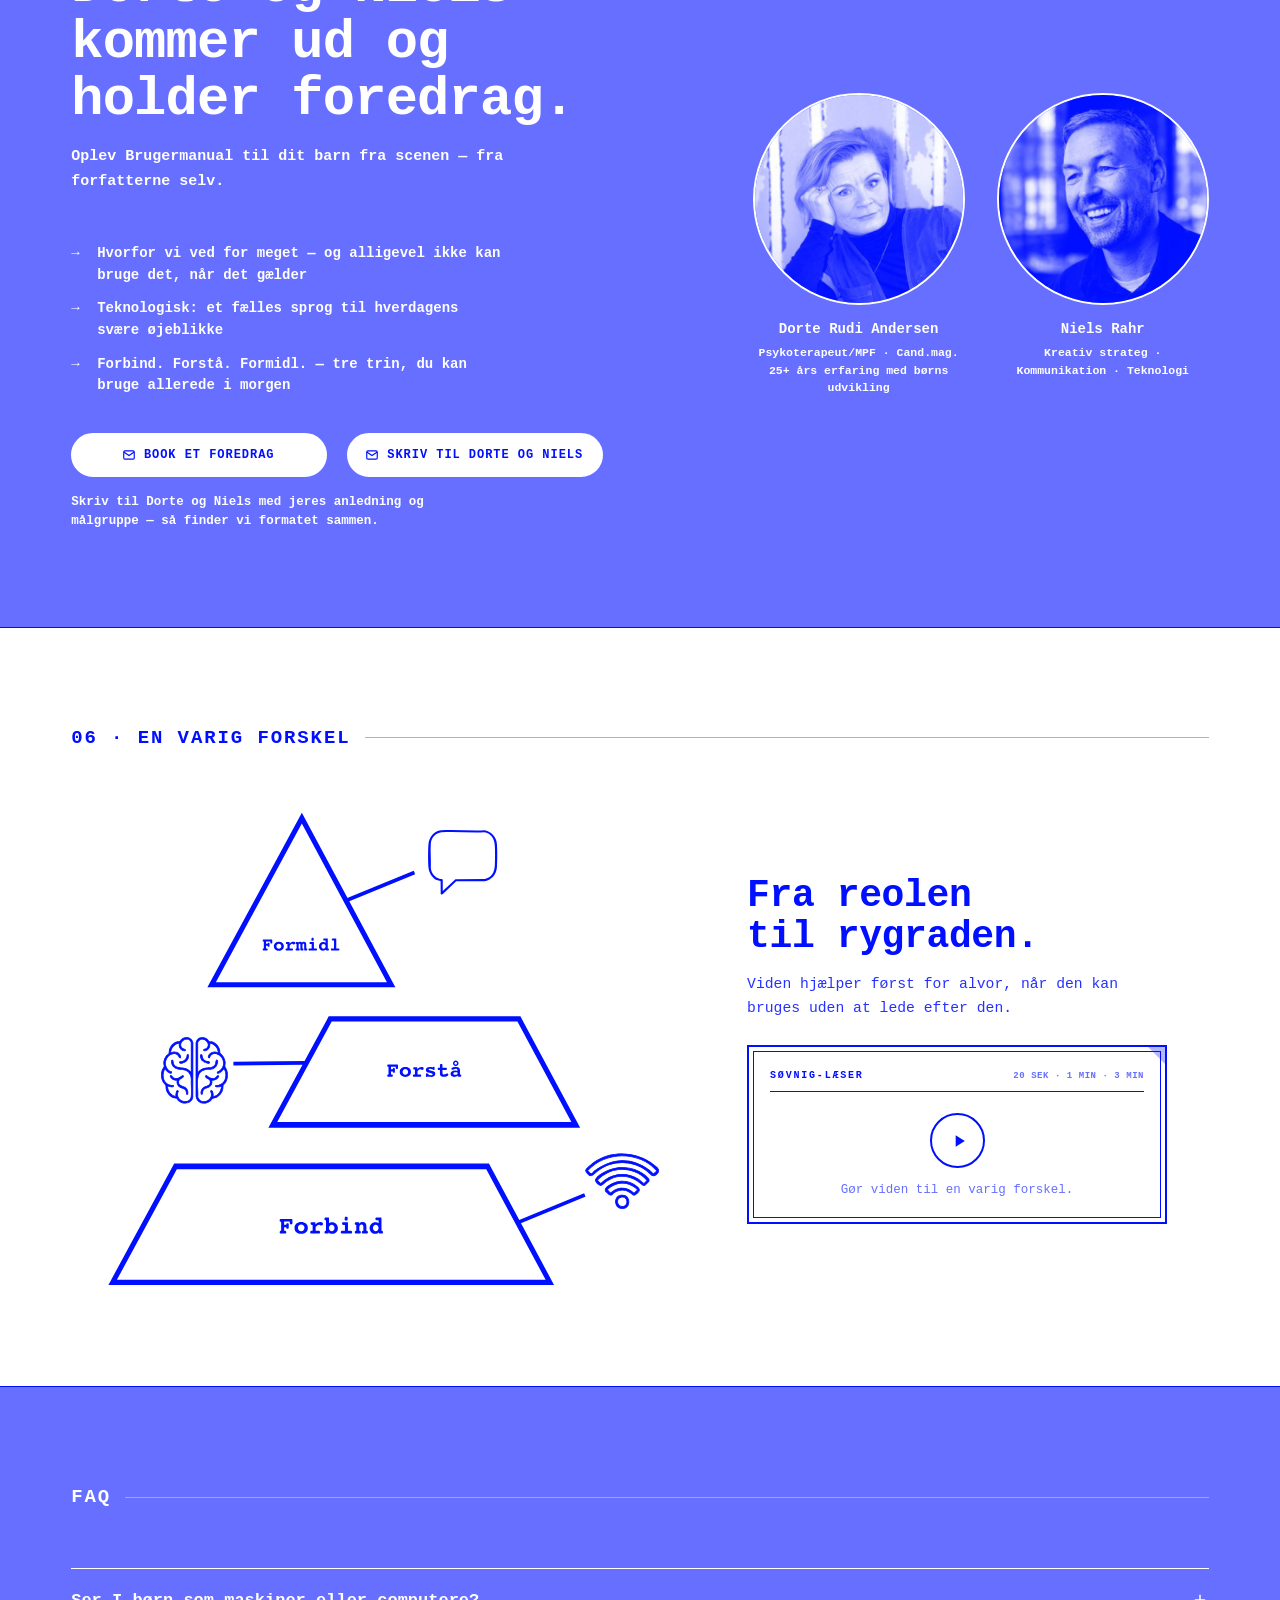
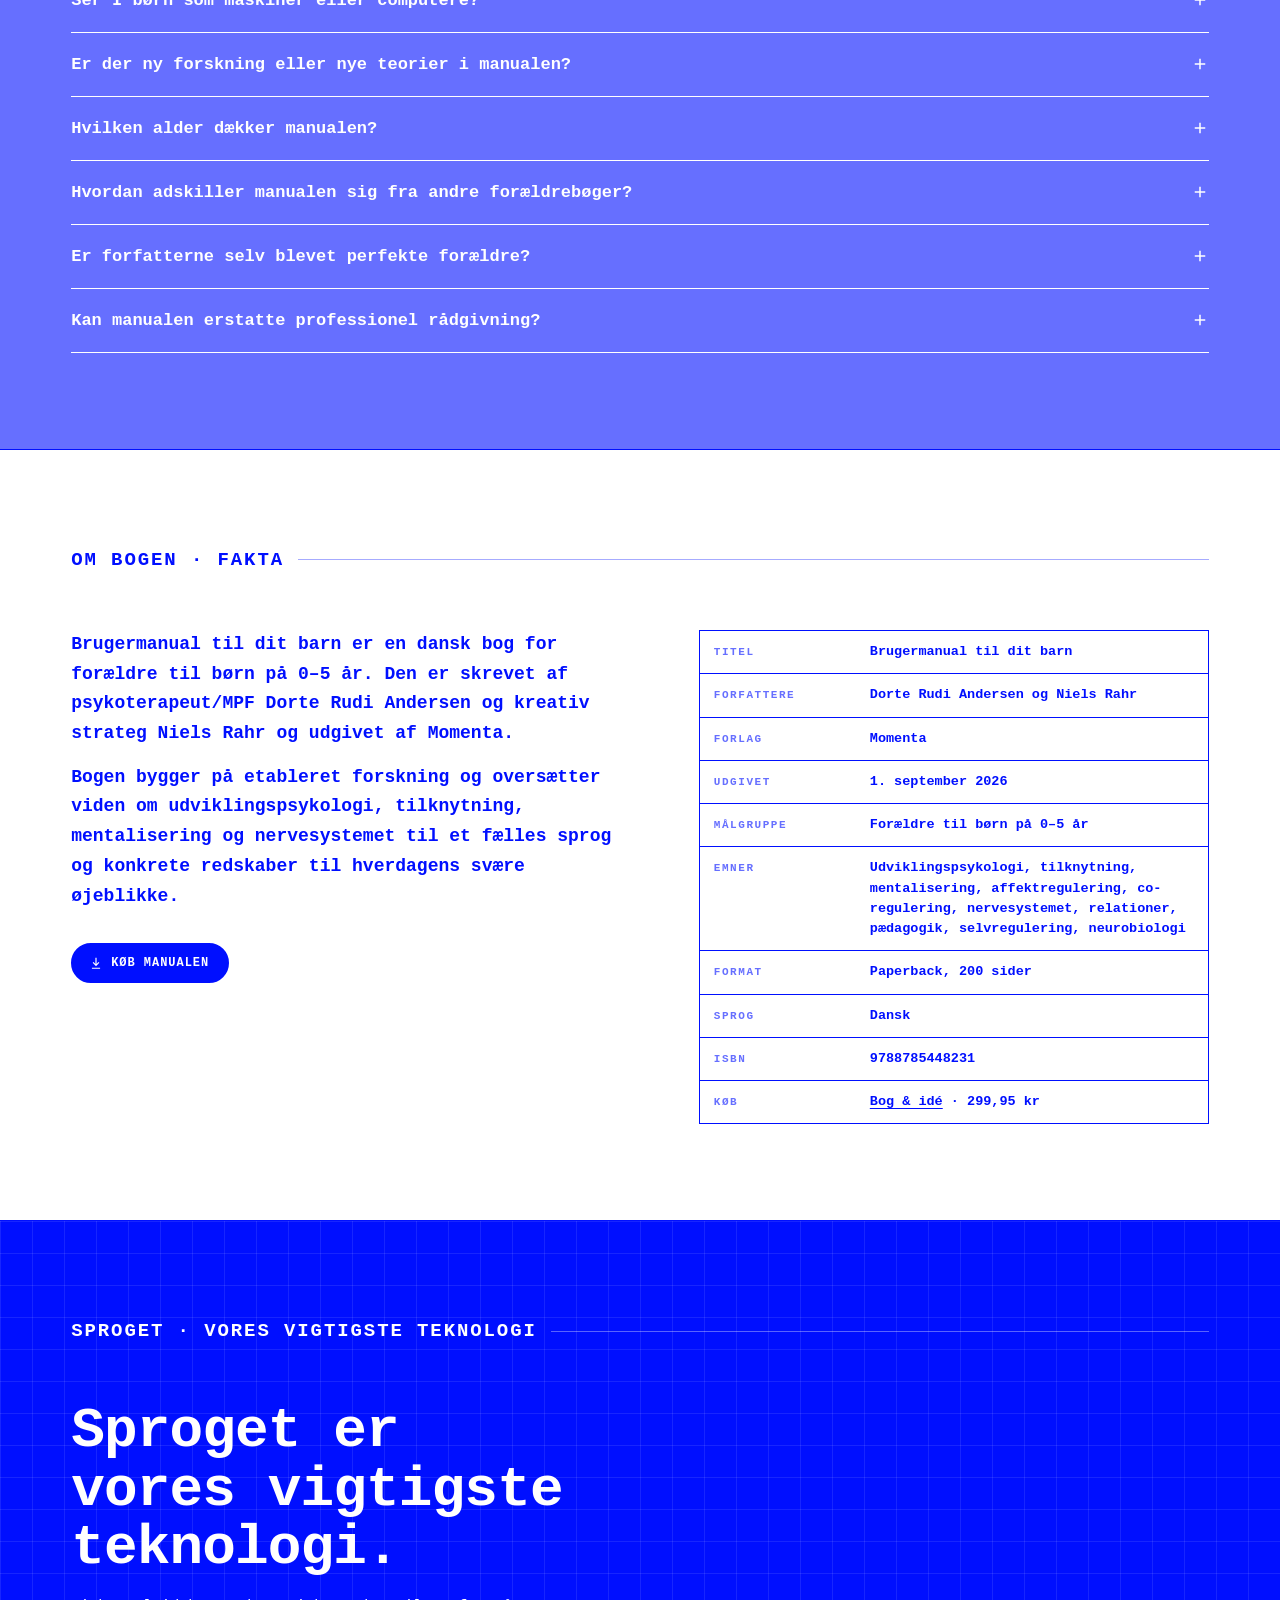
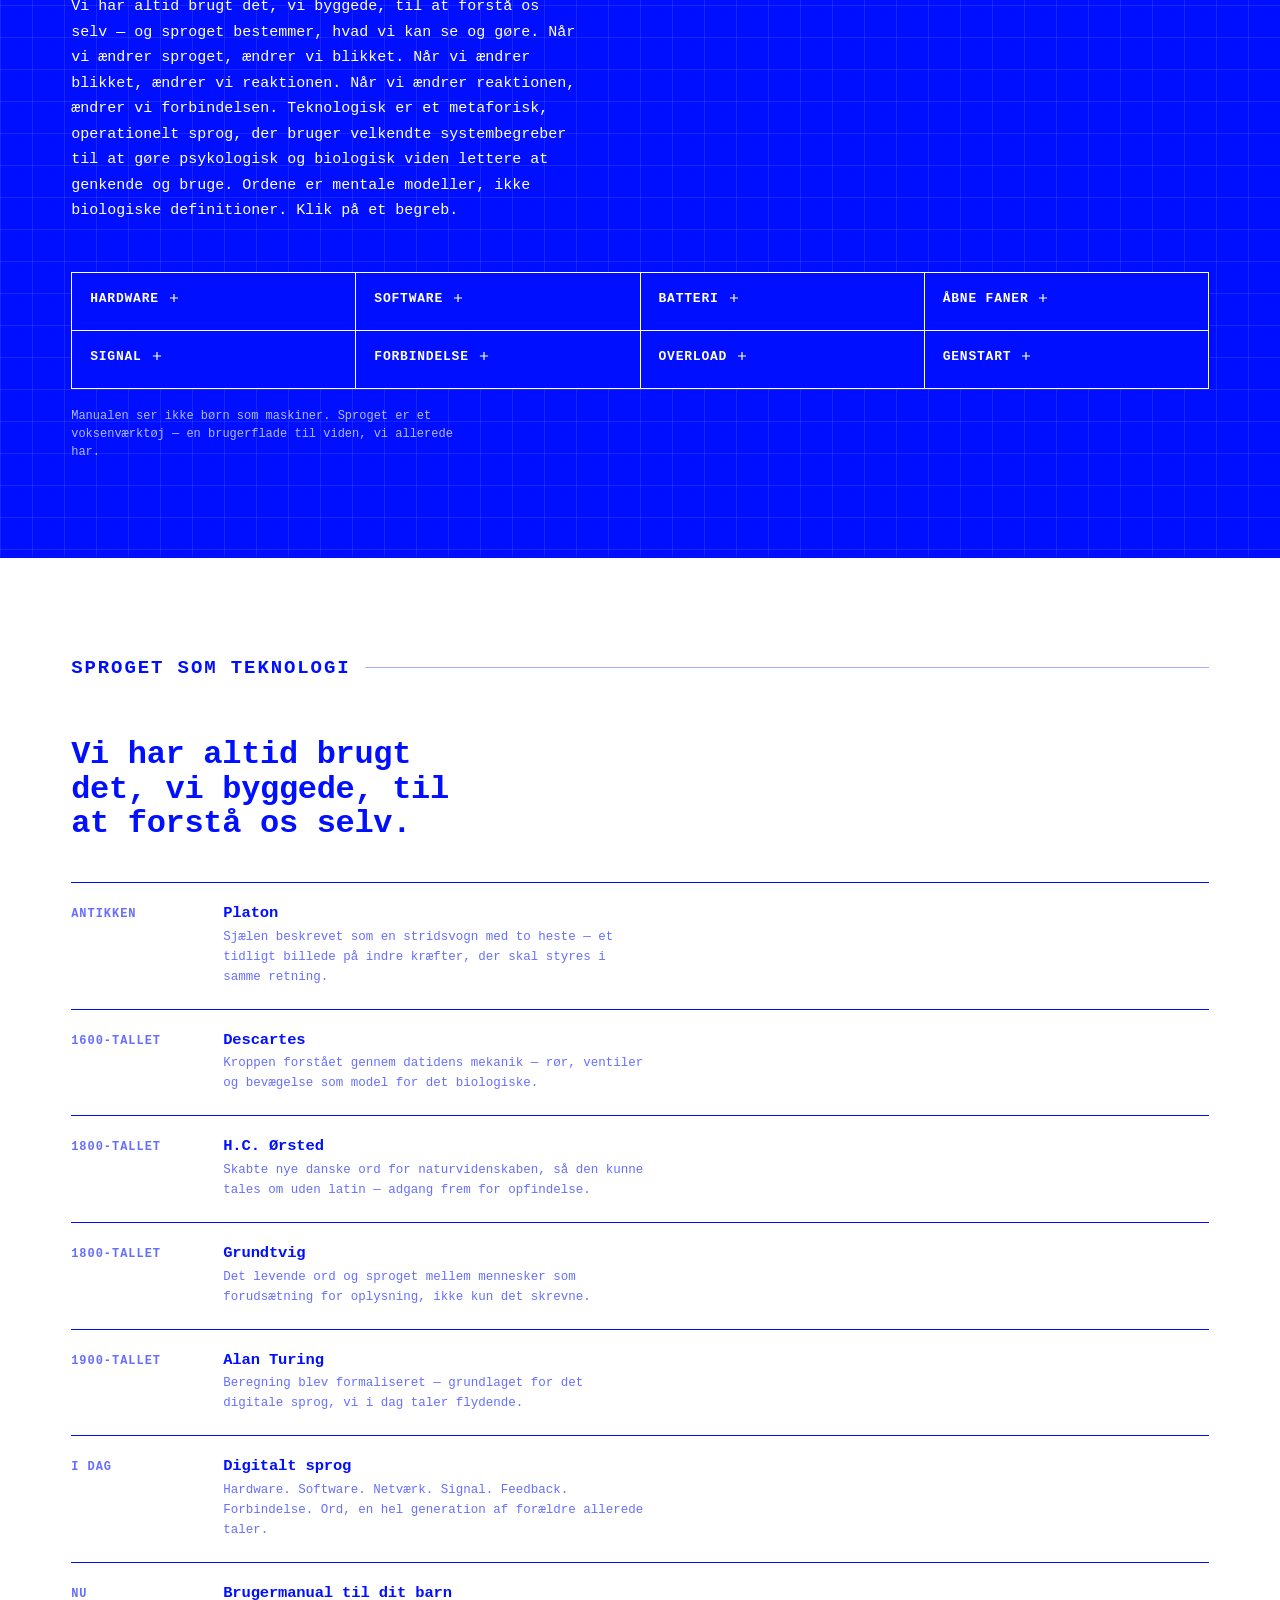
==== commit 60d6a146: "Hørt og læst: tilføj Pædagogisk kvarter afsnit 156 (Niels, forældreperspektiv) Co-Authored-By: Claud" ====
--- a/index.html
+++ b/index.html
@@ -759,6 +759,16 @@
   </div>
   <div class="carousel" id="carousel" role="region" aria-label="Medieomtale">
     <div class="carousel-track" id="carousel-track">
+<div class="media-card media-card--links">
+        <div class="media-brand-row">
+          <img class="si-logo" src="assets/logos/socialt-indblik.webp" alt="Socialt Indblik" width="360" height="68" loading="lazy" decoding="async">
+          <span class="pk-thumb"><img src="assets/photos/paedagogisk-kvarter.webp" alt="Niels Rahr, Dorte Rudi Andersen og Anja Kristine Hvidberg Olsen i podcaststudiet" width="264" height="120" loading="lazy" decoding="async"></span>
+        </div>
+        <div class="media-kicker">Podcast · Pædagogisk kvarter</div>
+        <h3 class="media-title"><a class="media-stretch" href="https://open.spotify.com/episode/3lx9wP4zS92MrTZga2cRjo" target="_blank" rel="noopener noreferrer">Hvor sidder knappen? Hvordan kan en manual hjælpe i forældreskabet?</a></h3>
+        <p class="media-desc">Niels Rahr i samtale med Anja Kristine Hvidberg Olsen om forældreperspektivet: da fagsproget forsvandt i en presset hverdag, og hvordan et fælles sprog fra teknologien gav ham og hans kone en måde at tale om barnet på.</p>
+        <div class="media-meta"><span>12. nov. 2026 · 19 min</span><span class="media-links"><a href="https://open.spotify.com/episode/3lx9wP4zS92MrTZga2cRjo" target="_blank" rel="noopener noreferrer">Spotify →</a><a href="https://podcasts.apple.com/dk/podcast/p%C3%A6dagogisk-kvarter/id1640429757?l=da&amp;i=1000801487217" target="_blank" rel="noopener noreferrer">Apple Podcasts →</a></span></div>
+      </div>
 <div class="media-card media-card--links">
         <div class="media-brand-row">
           <img class="si-logo" src="assets/logos/socialt-indblik.webp" alt="Socialt Indblik" width="360" height="68" loading="lazy" decoding="async">
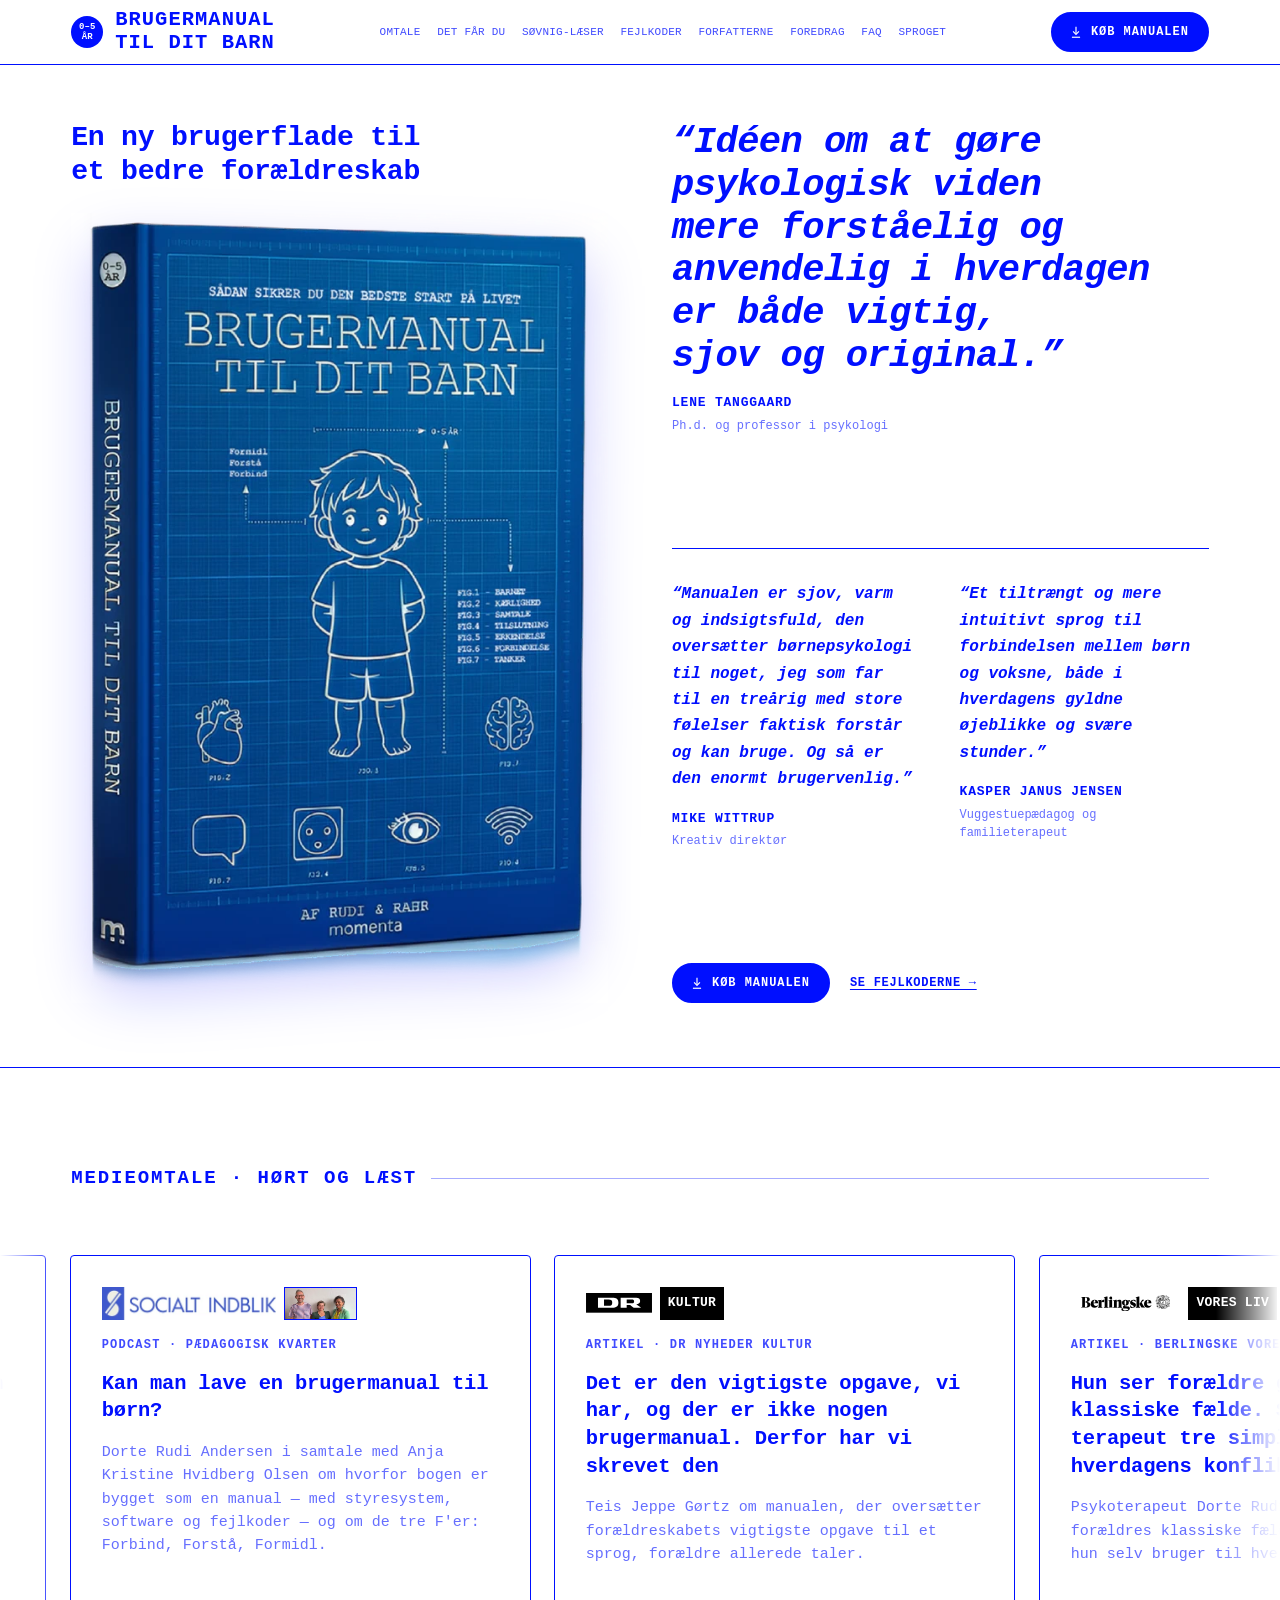
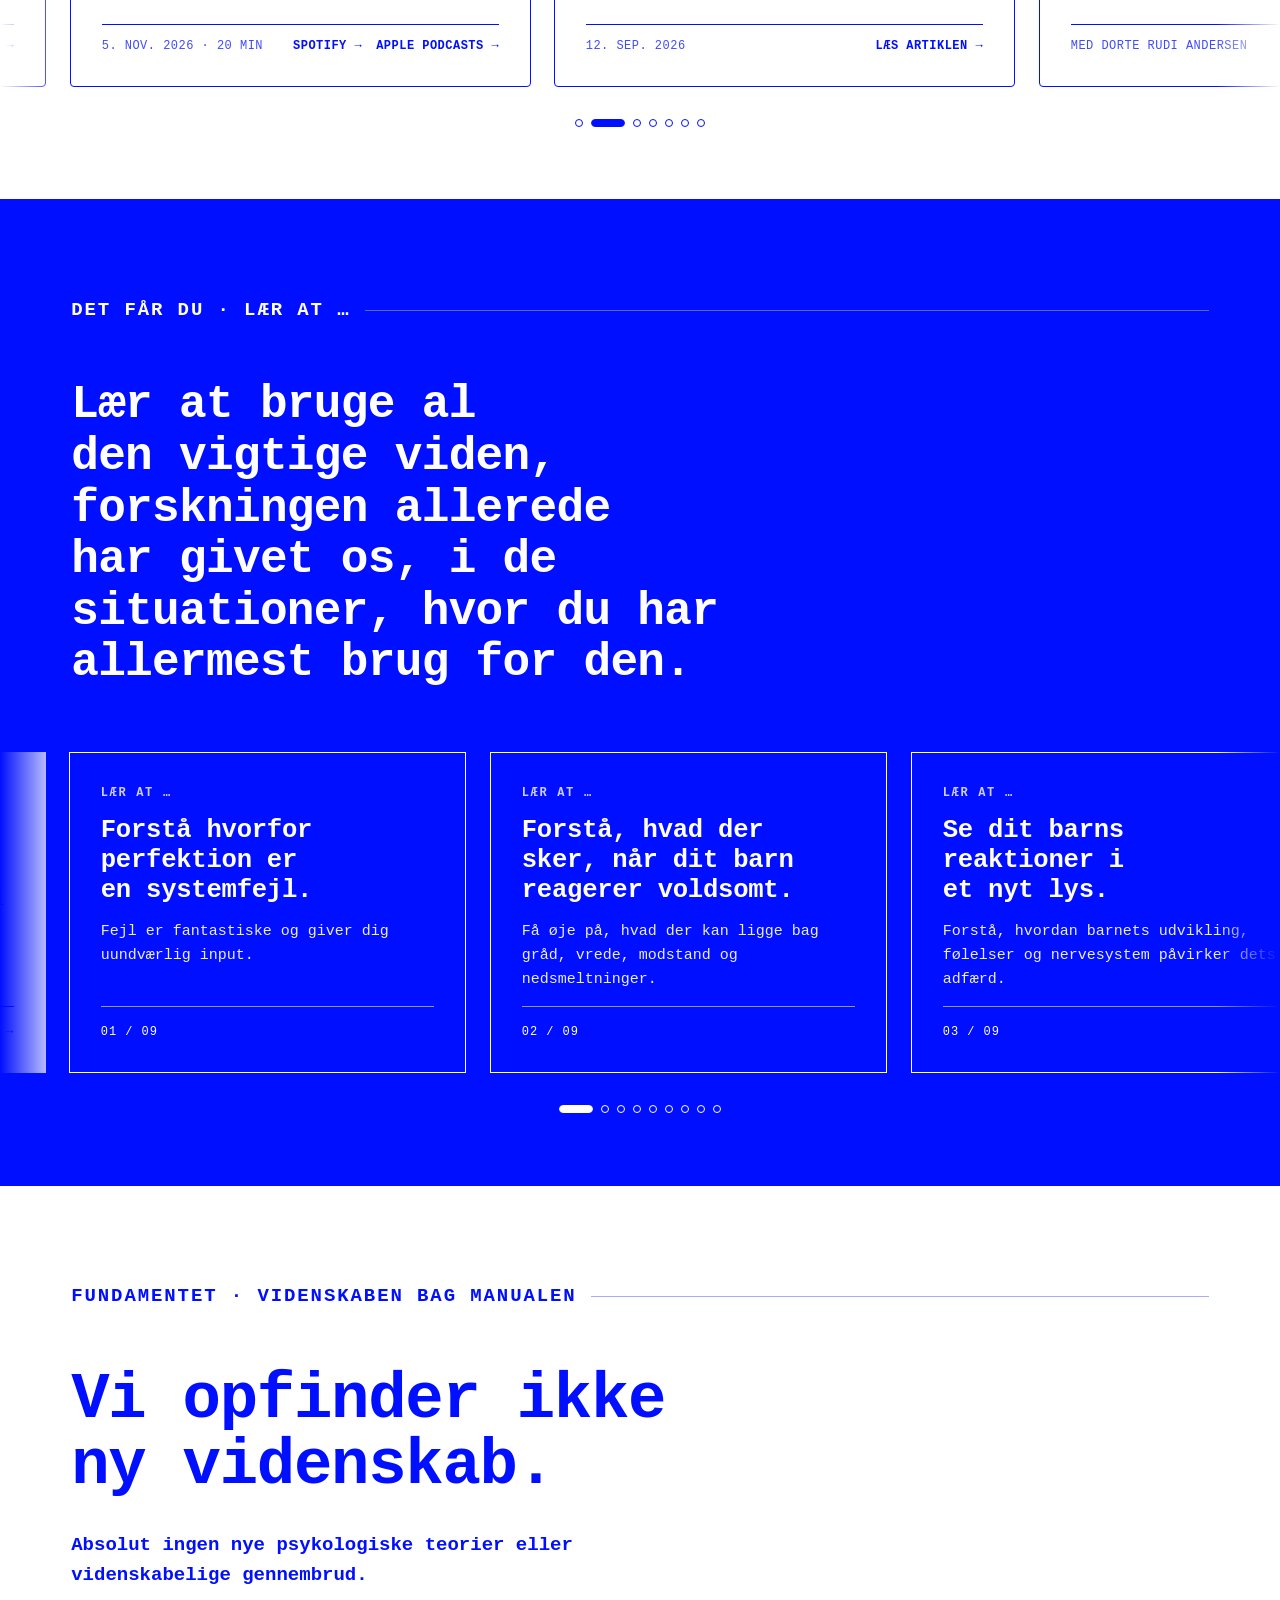
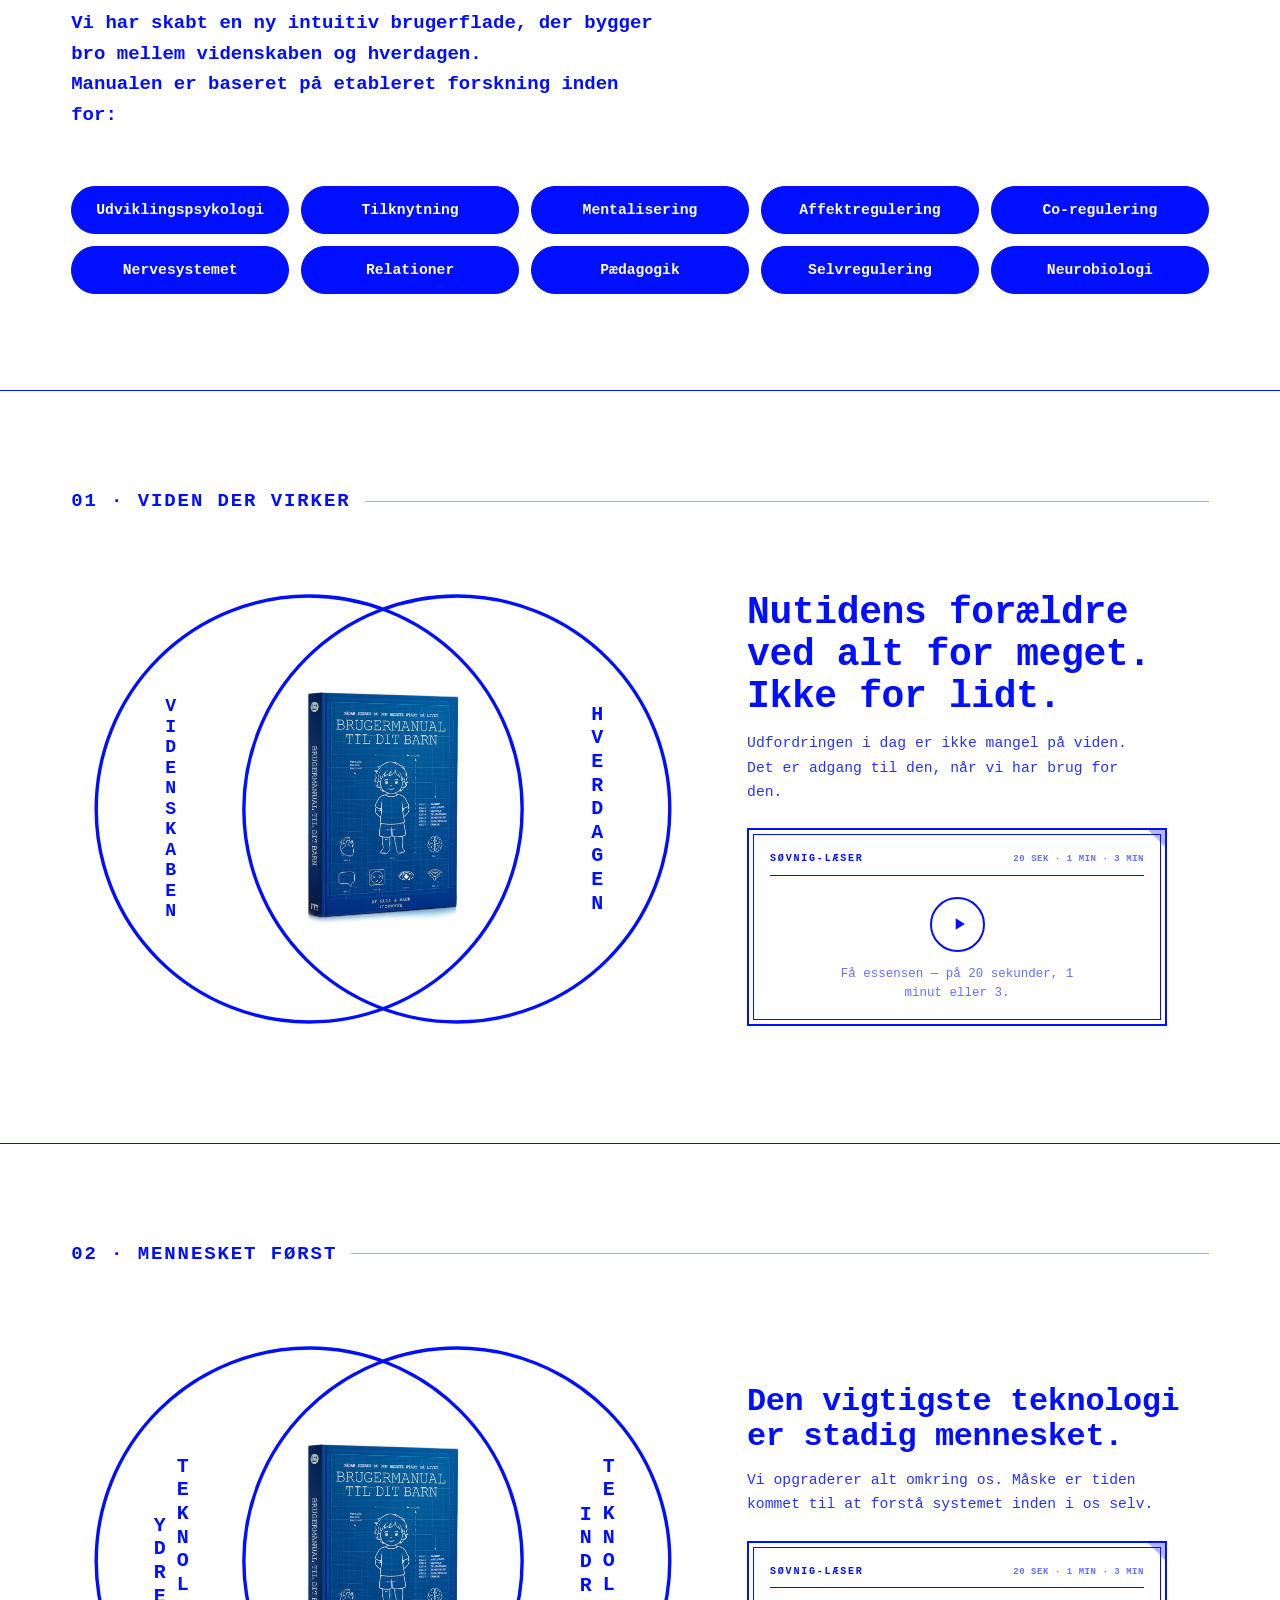
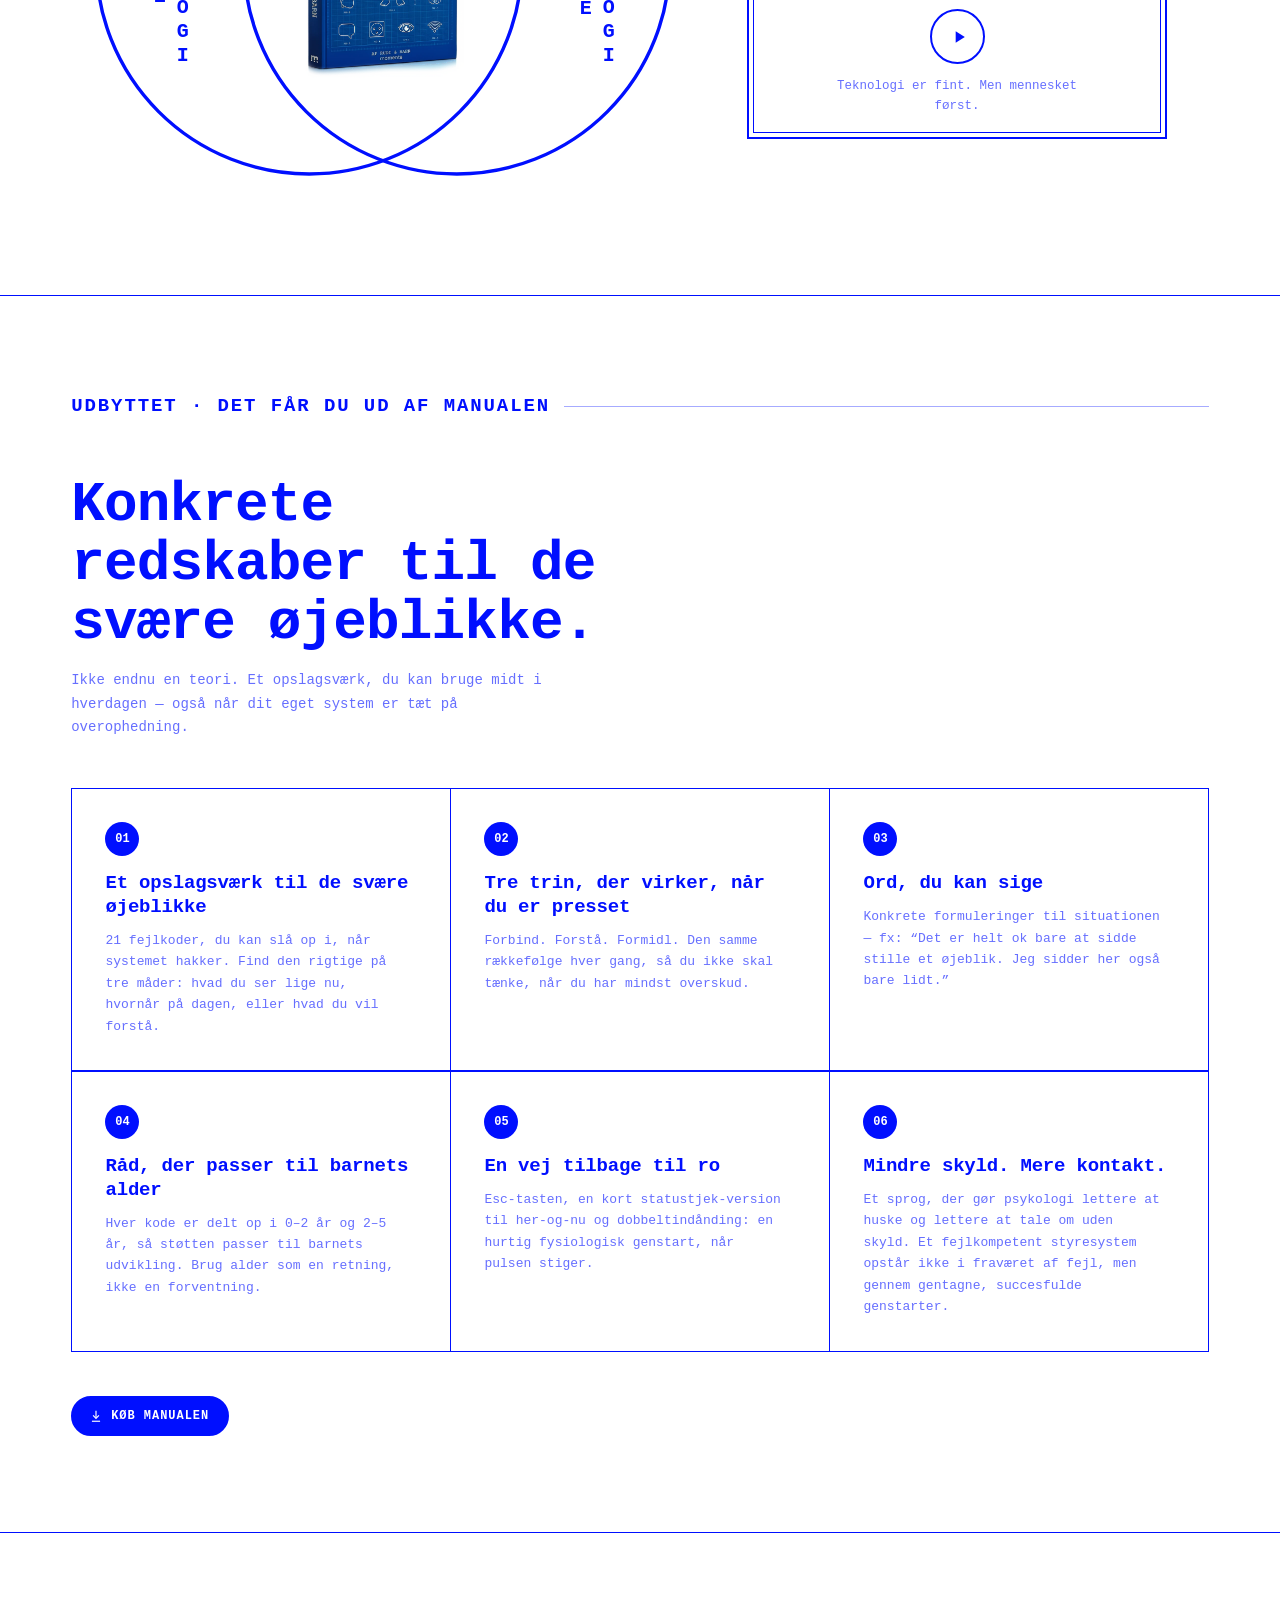
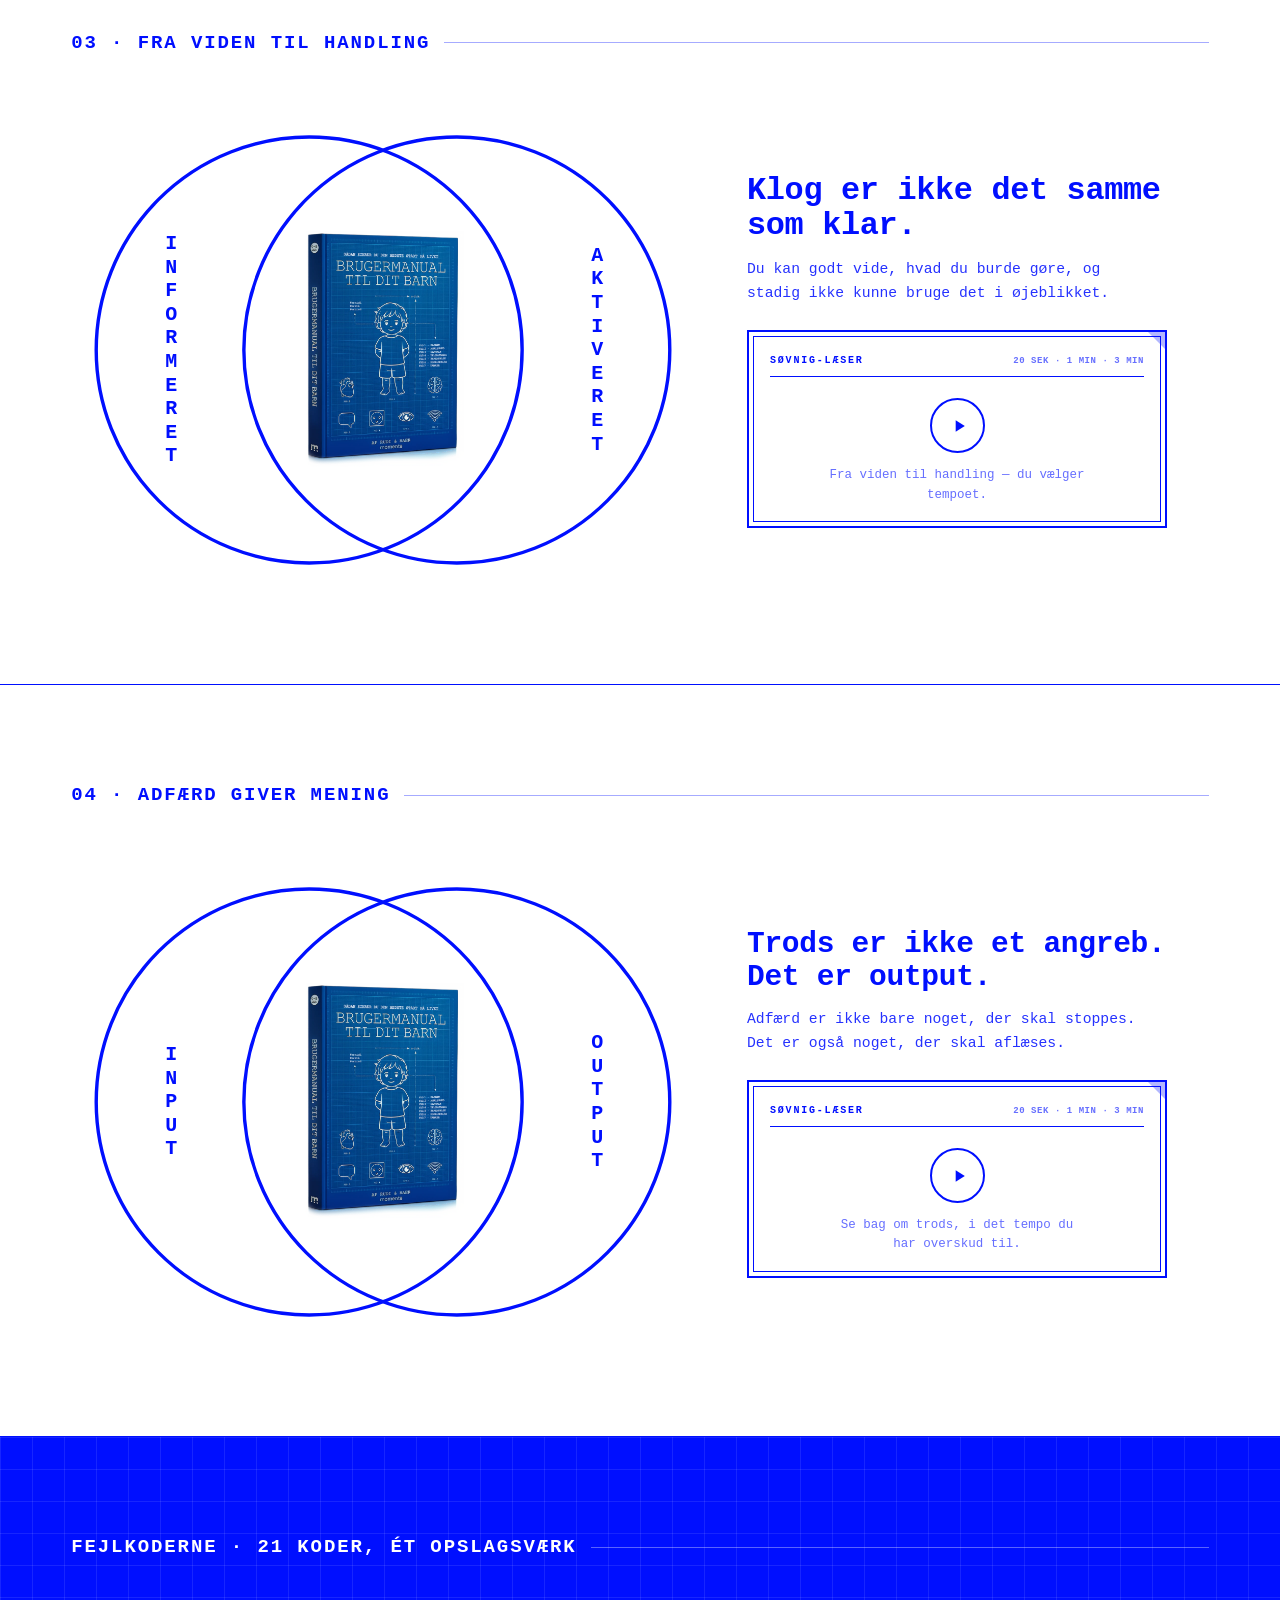
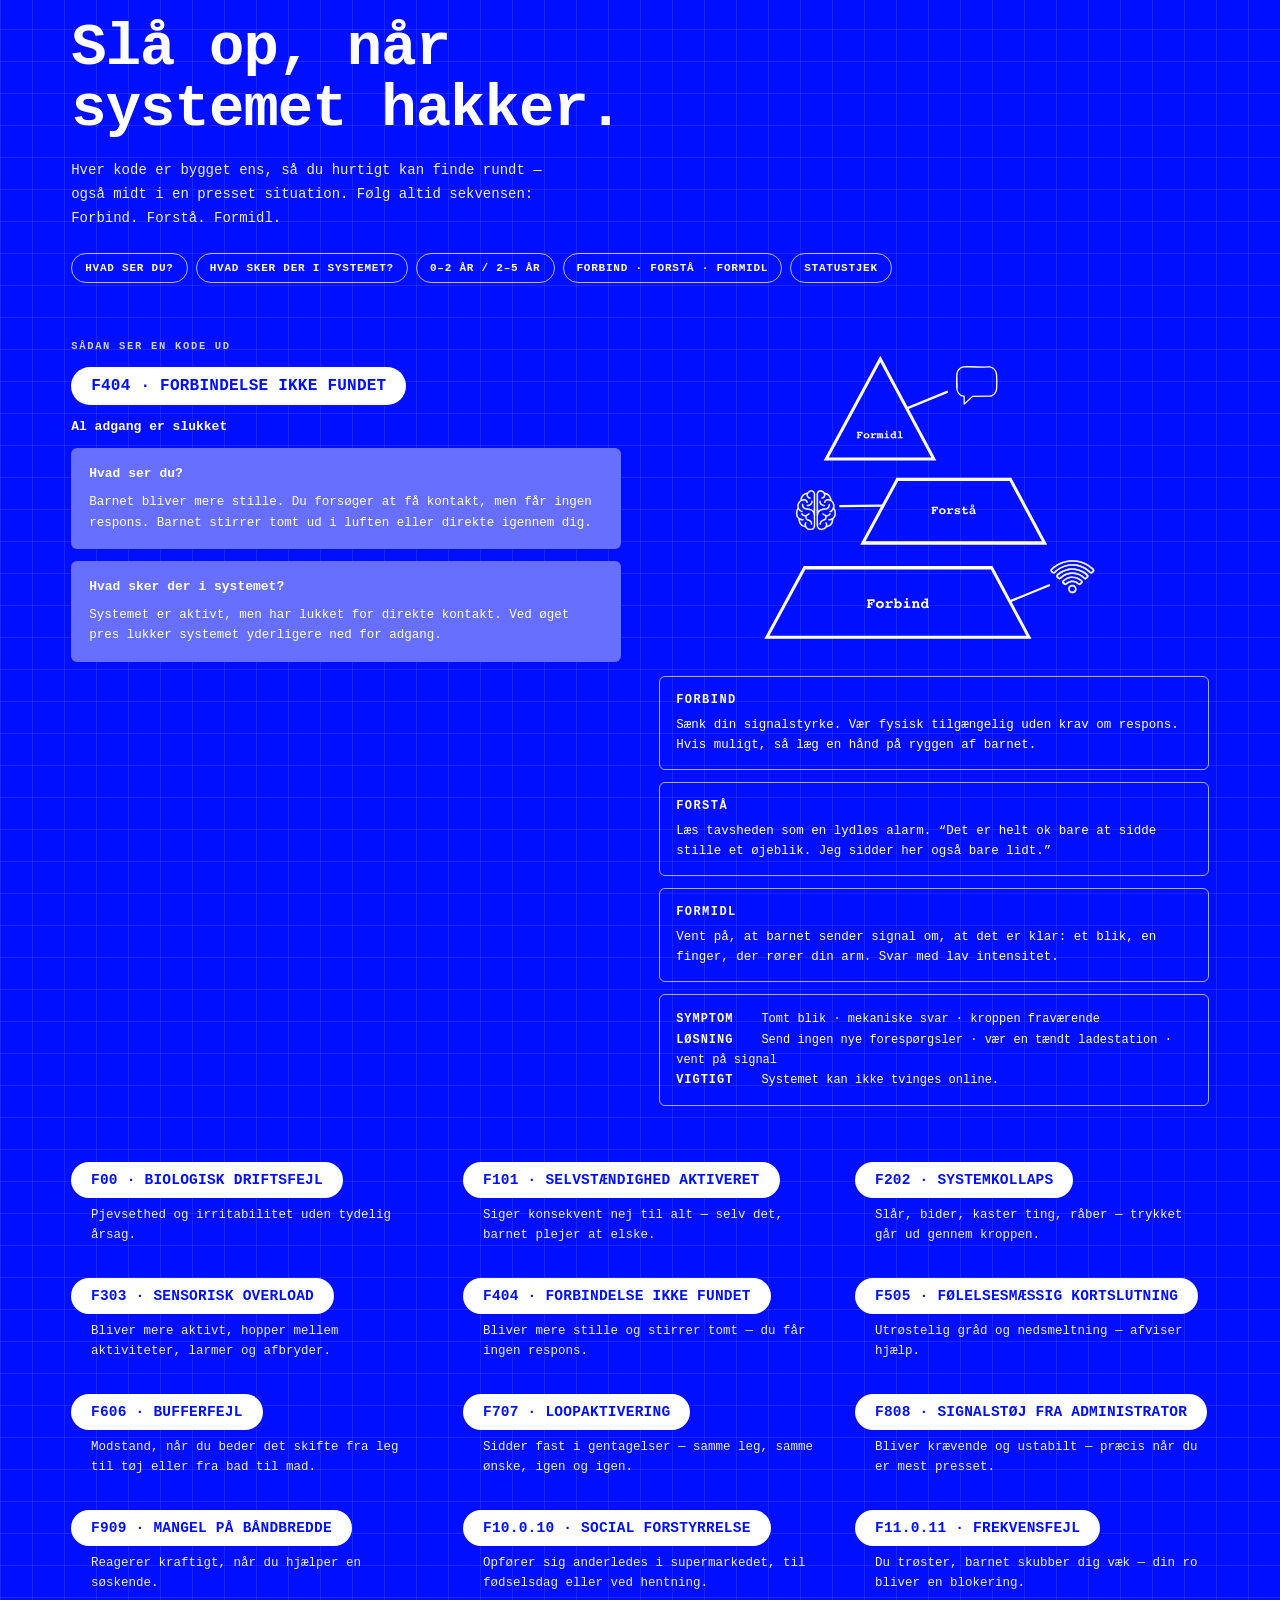
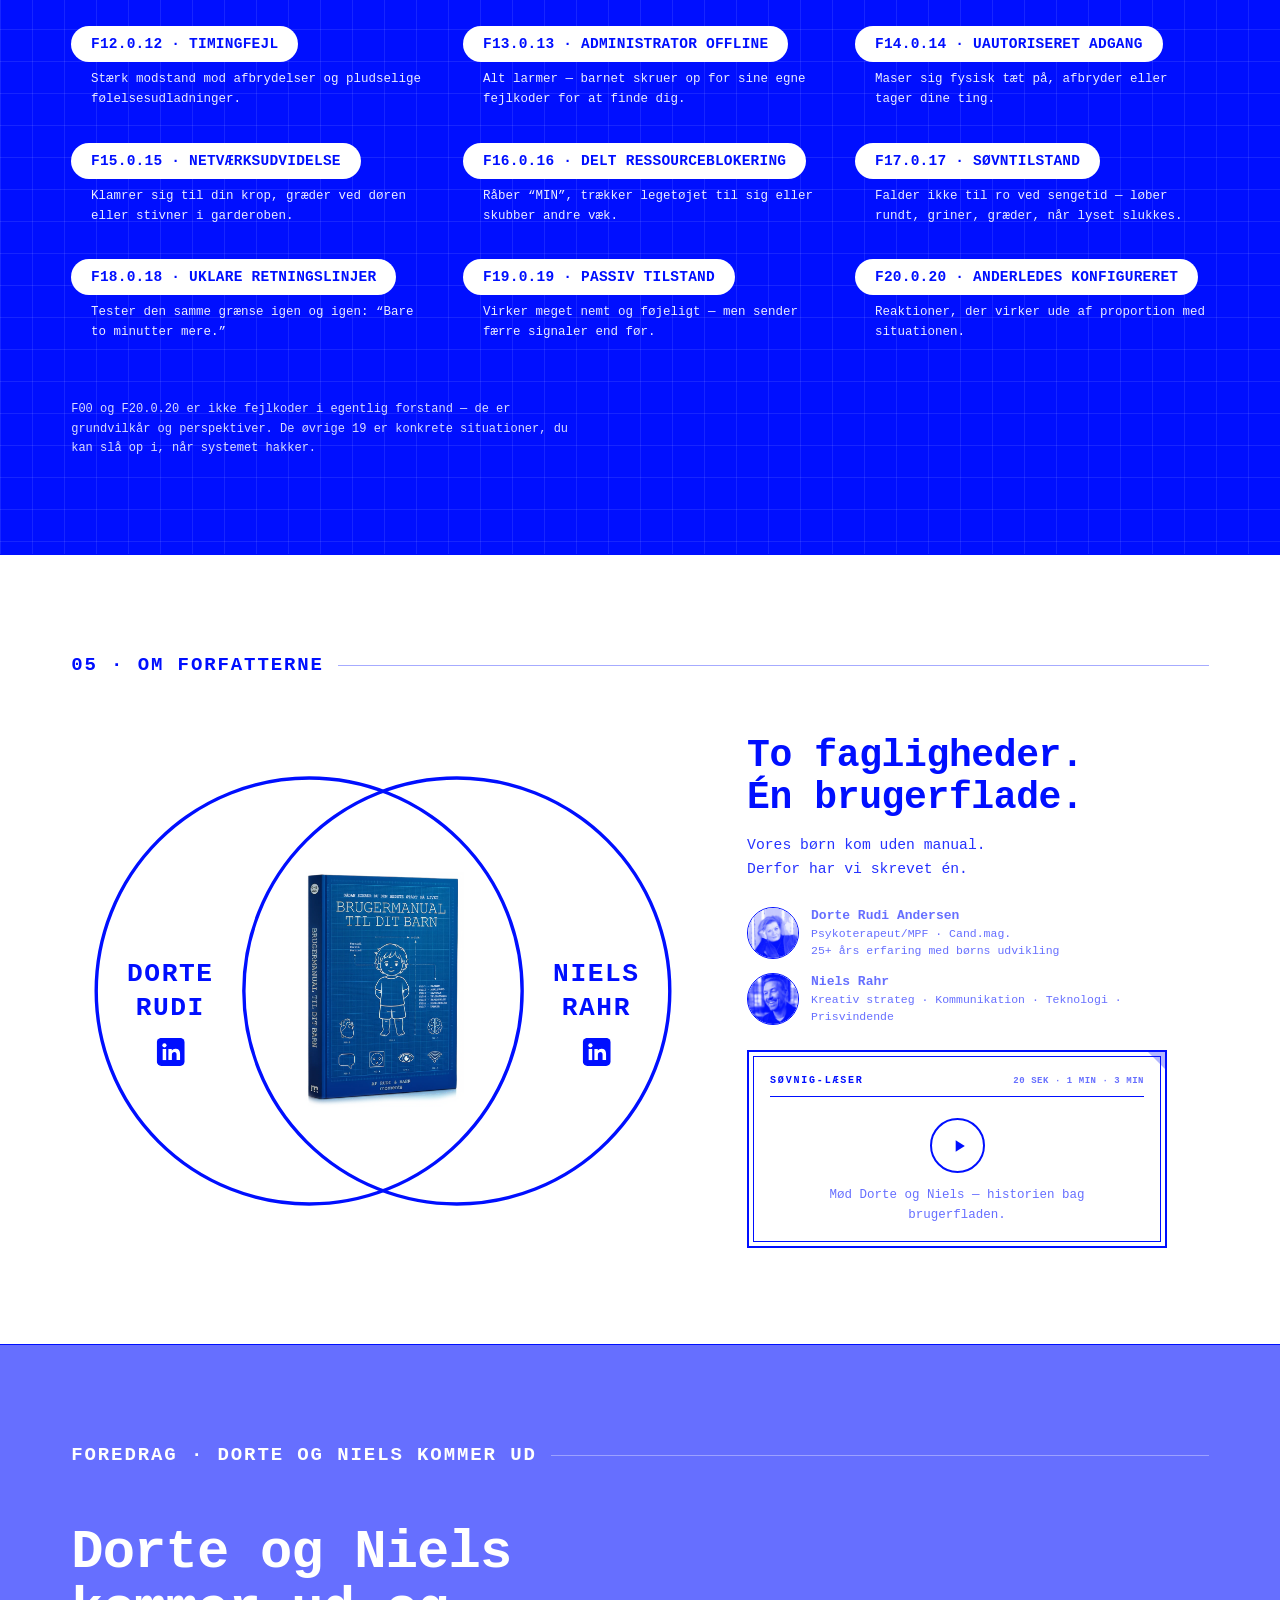
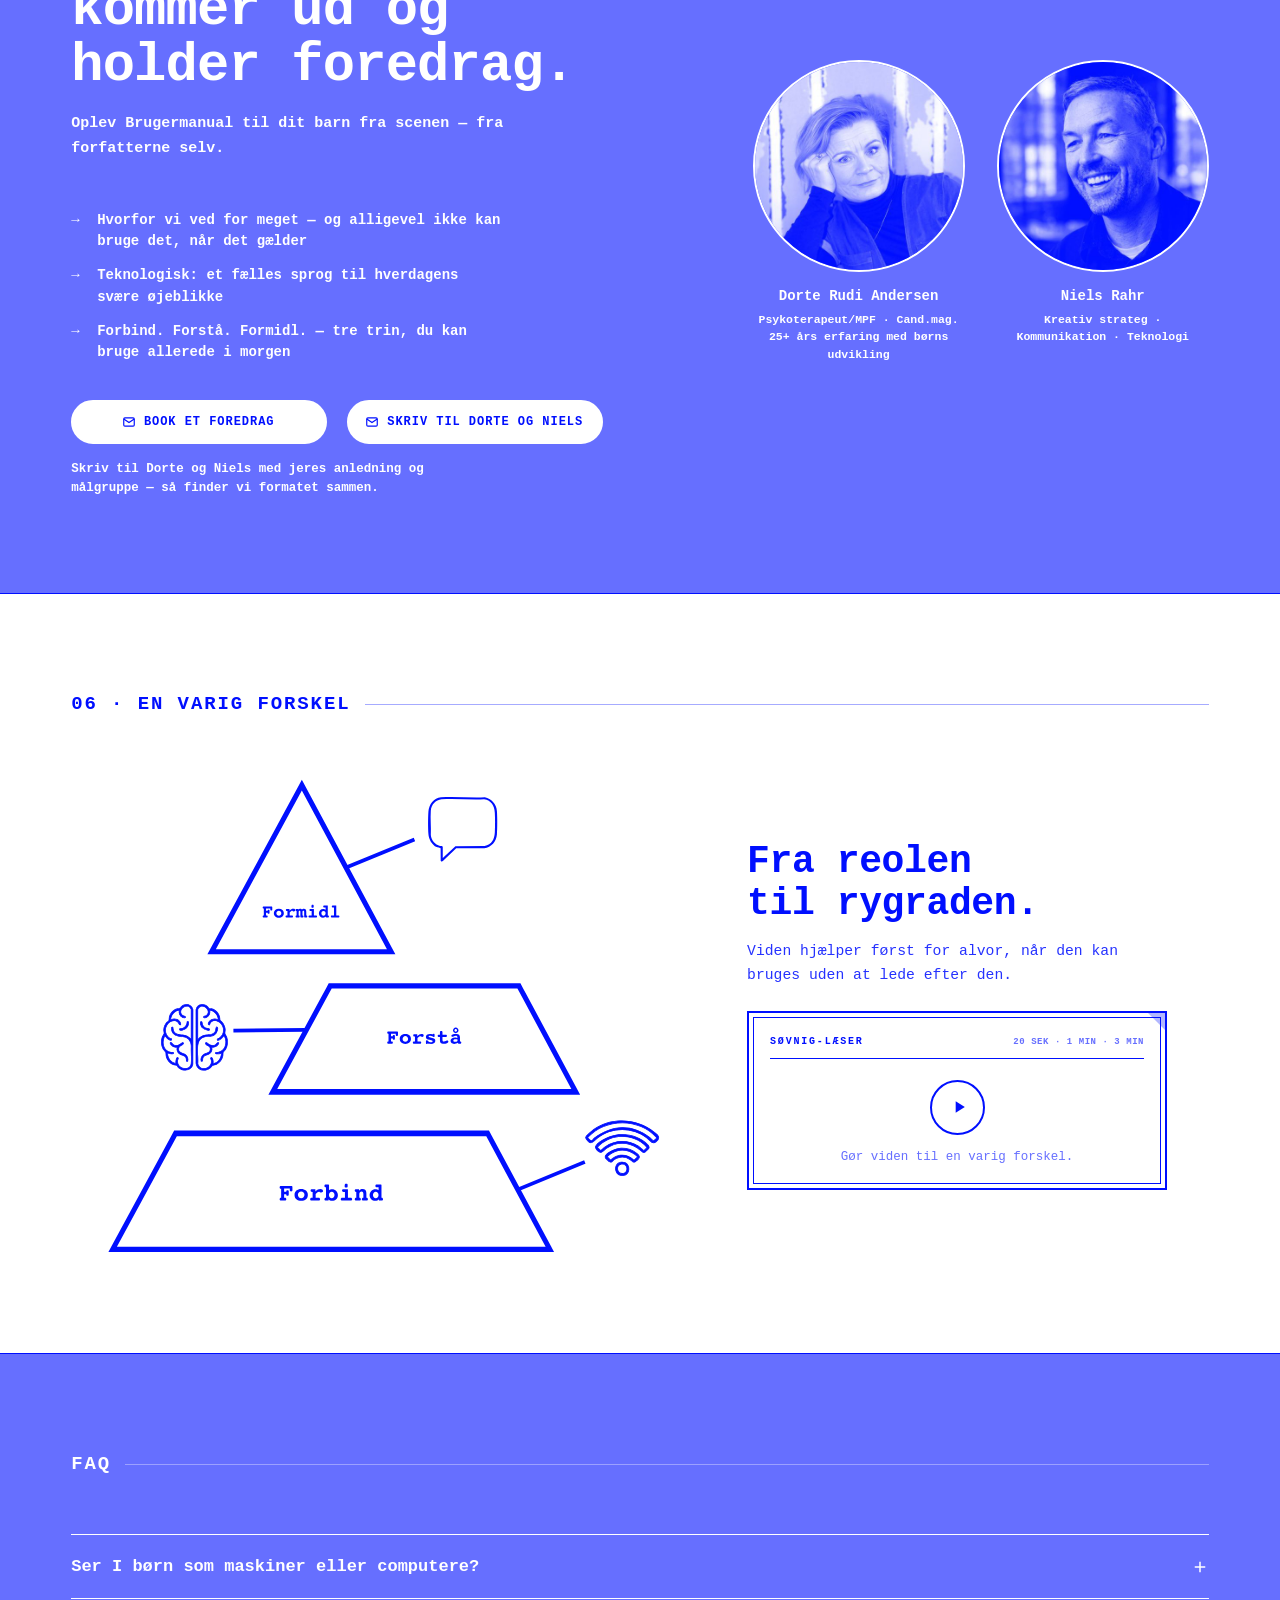
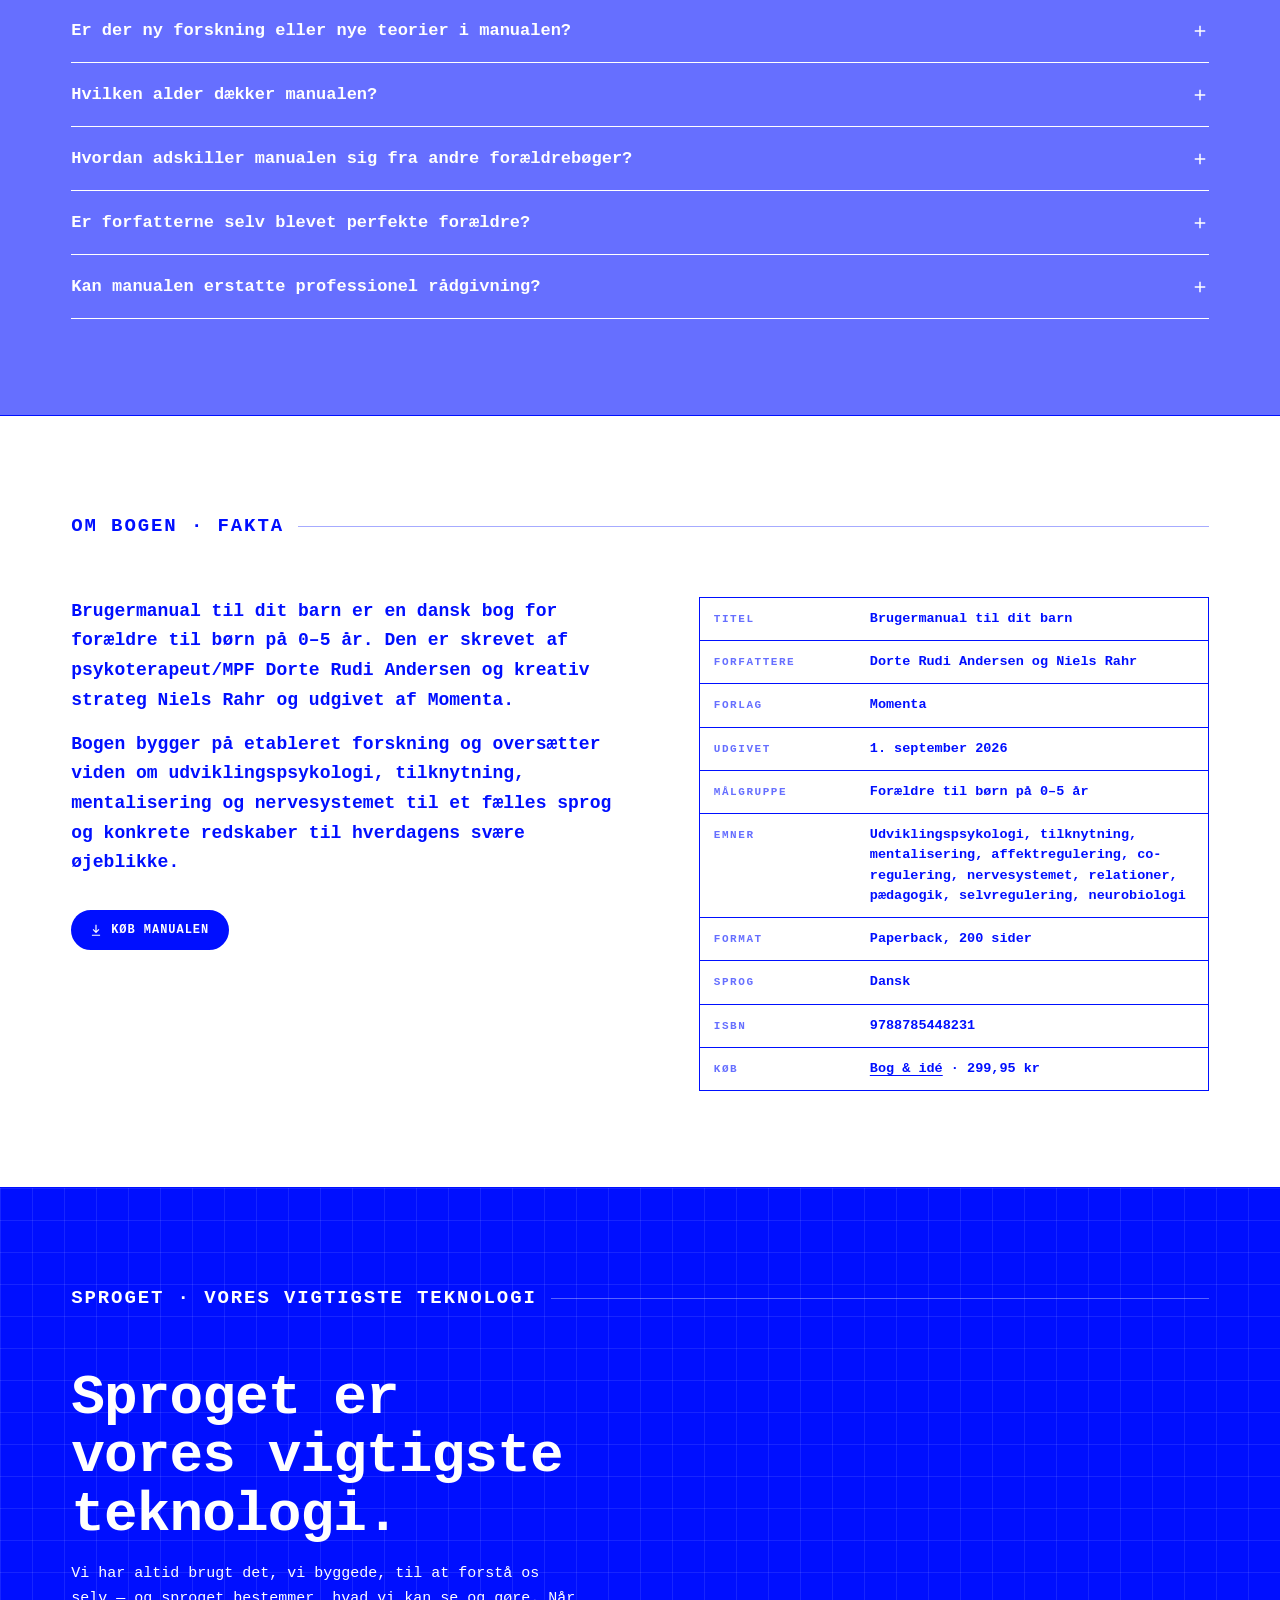
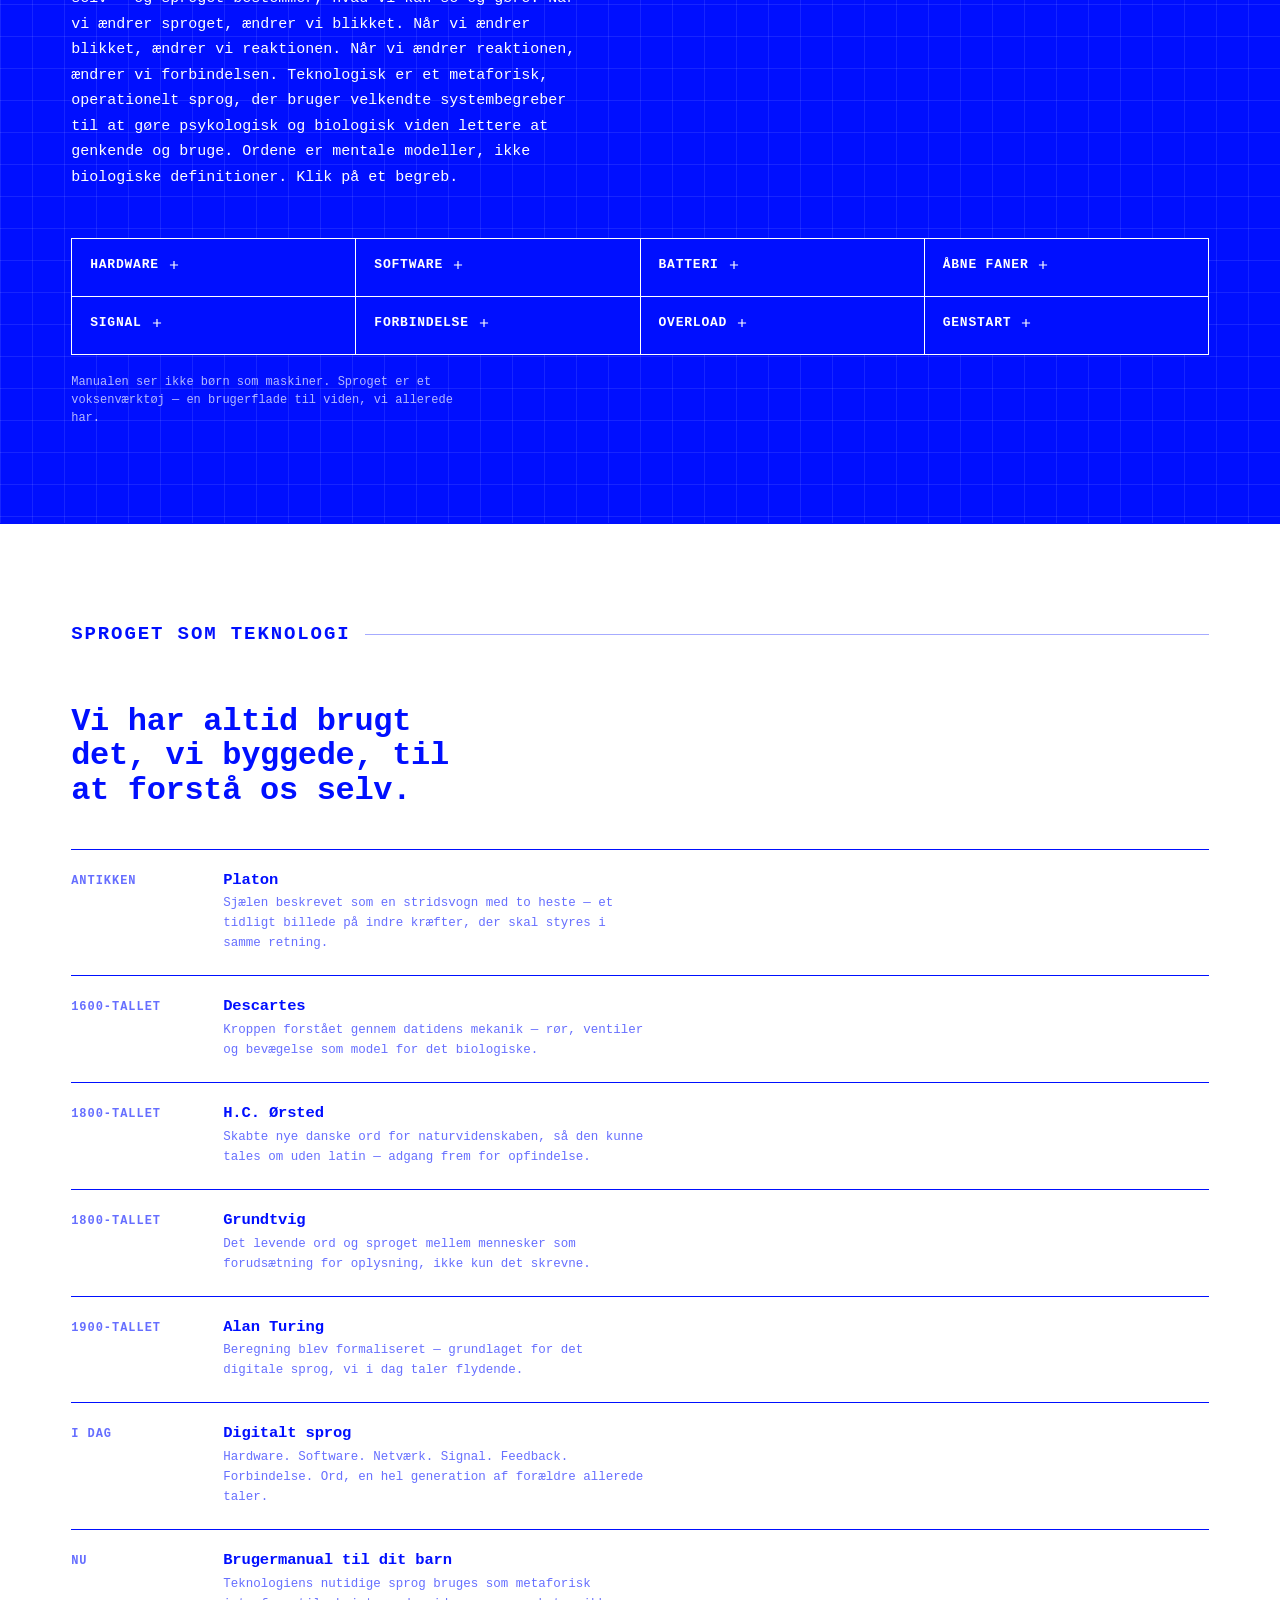
==== commit 2bef5076: "Hero: tilbage til 'En ny brugerflade til et bedre forældreskab' Co-Authored-By: Claude Sonnet 5.5 <n" ====
--- a/index.html
+++ b/index.html
@@ -721,7 +721,7 @@
 <header class="hero-quotes" id="citater">
   <div class="wrap">
     <div class="hero-pack">
-      <h1 class="hero-tagline"><span class="sr-only">Brugermanual til dit barn – </span>Komplekst fagsprog omsat til intuitivt fællessprog</h1>
+      <h1 class="hero-tagline"><span class="sr-only">Brugermanual til dit barn – </span>En ny brugerflade til et bedre forældreskab</h1>
       <a href="https://www.bog-ide.dk/products/brugermanual-til-dit-barn-dorte-rudi-og-niels-rahr-haeftet-3466682" target="_blank" rel="noopener noreferrer" aria-label="Køb Brugermanual til dit barn">
         <img src="assets/cover/packshot-forside.webp" srcset="assets/cover/packshot-forside-640.webp 640w, assets/cover/packshot-forside.webp 859w" sizes="(max-width:900px) 74vw, 45vw" width="859" height="1265" alt="Brugermanual til dit barn — forsiden af manualen" fetchpriority="high" decoding="async">
       </a>
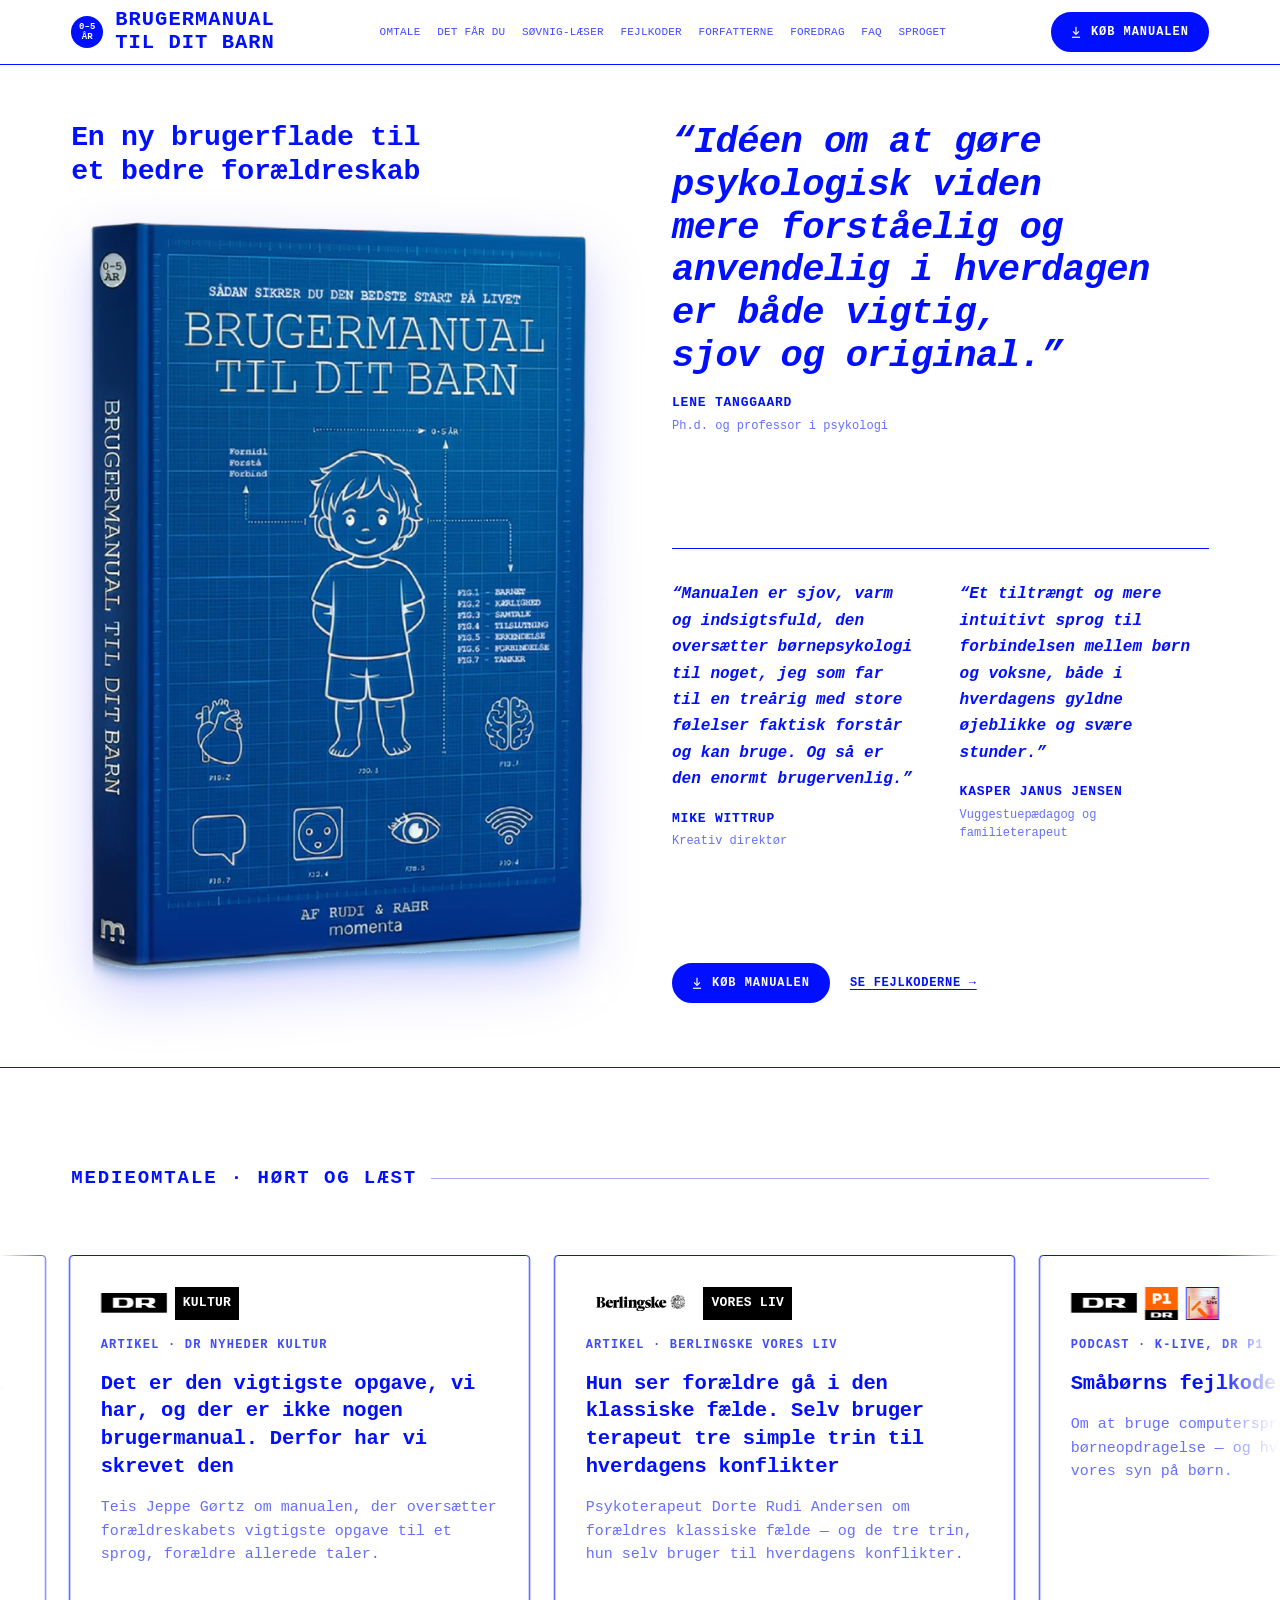
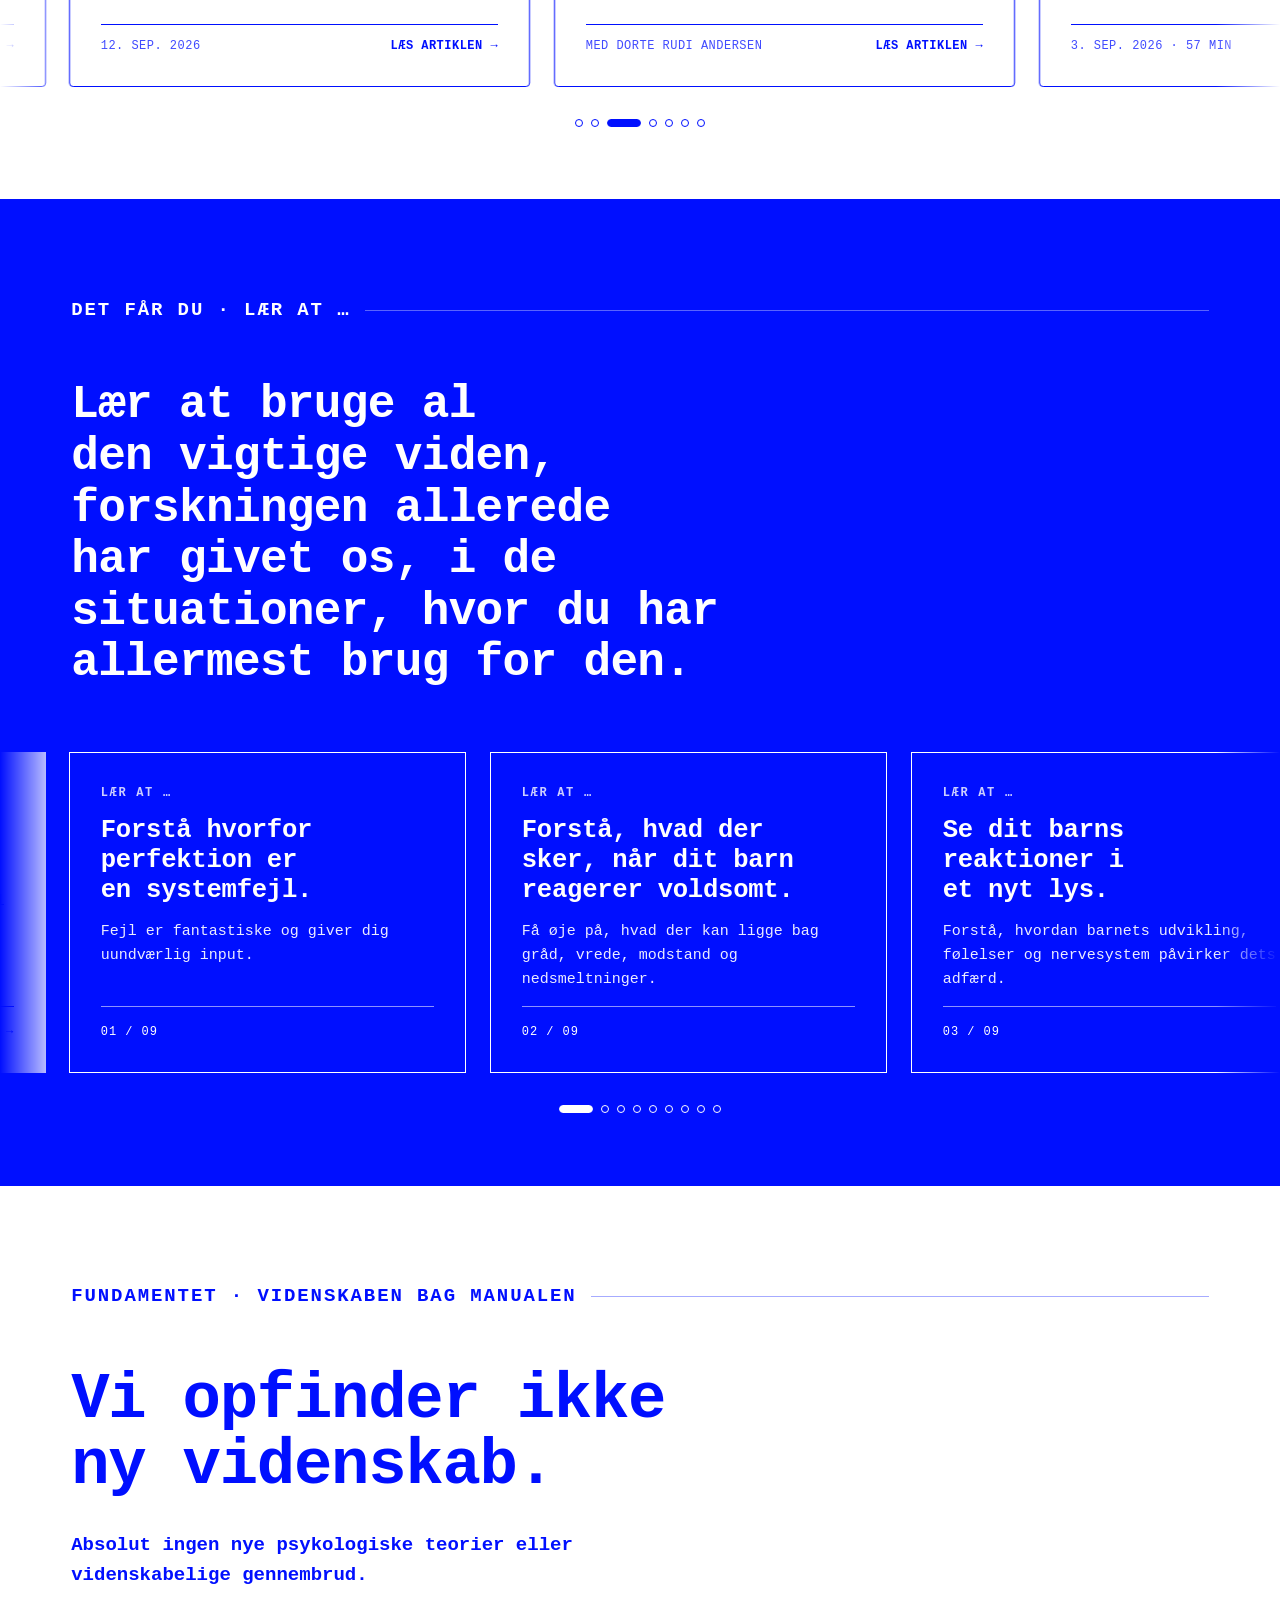
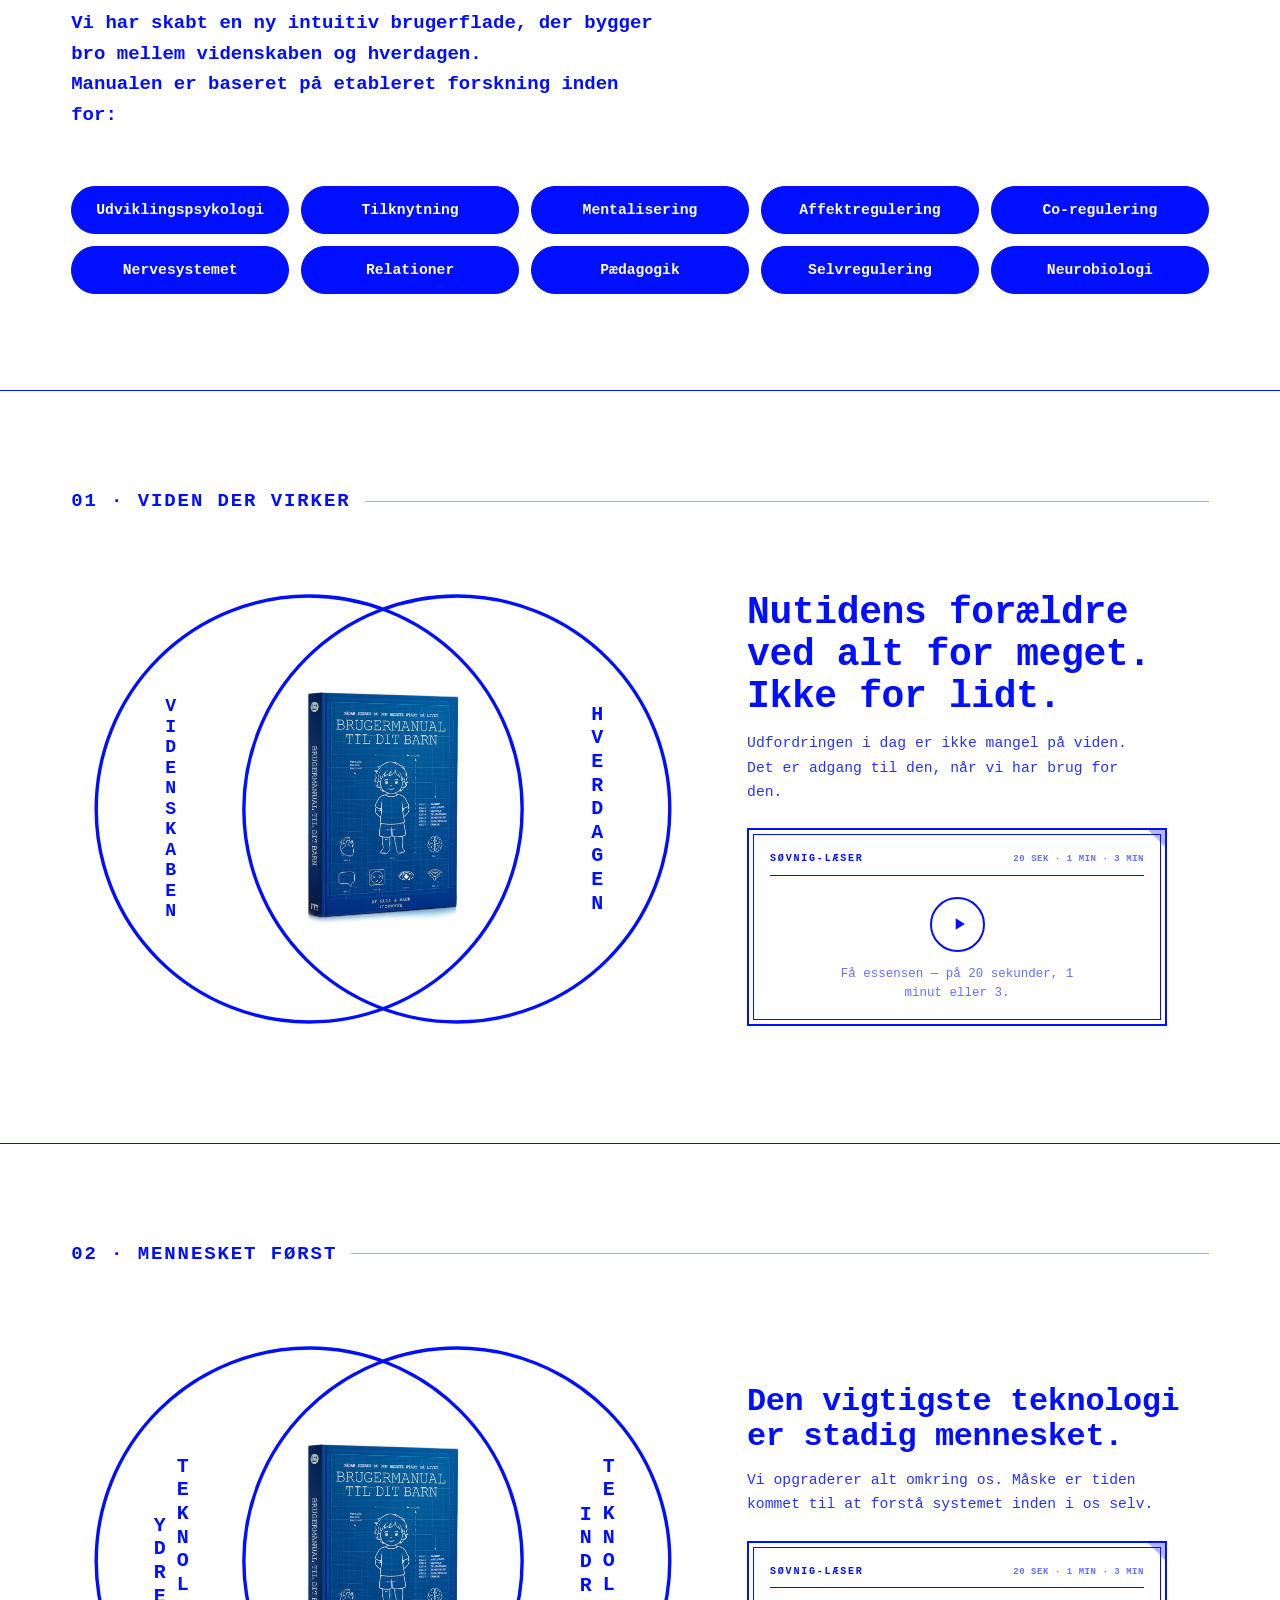
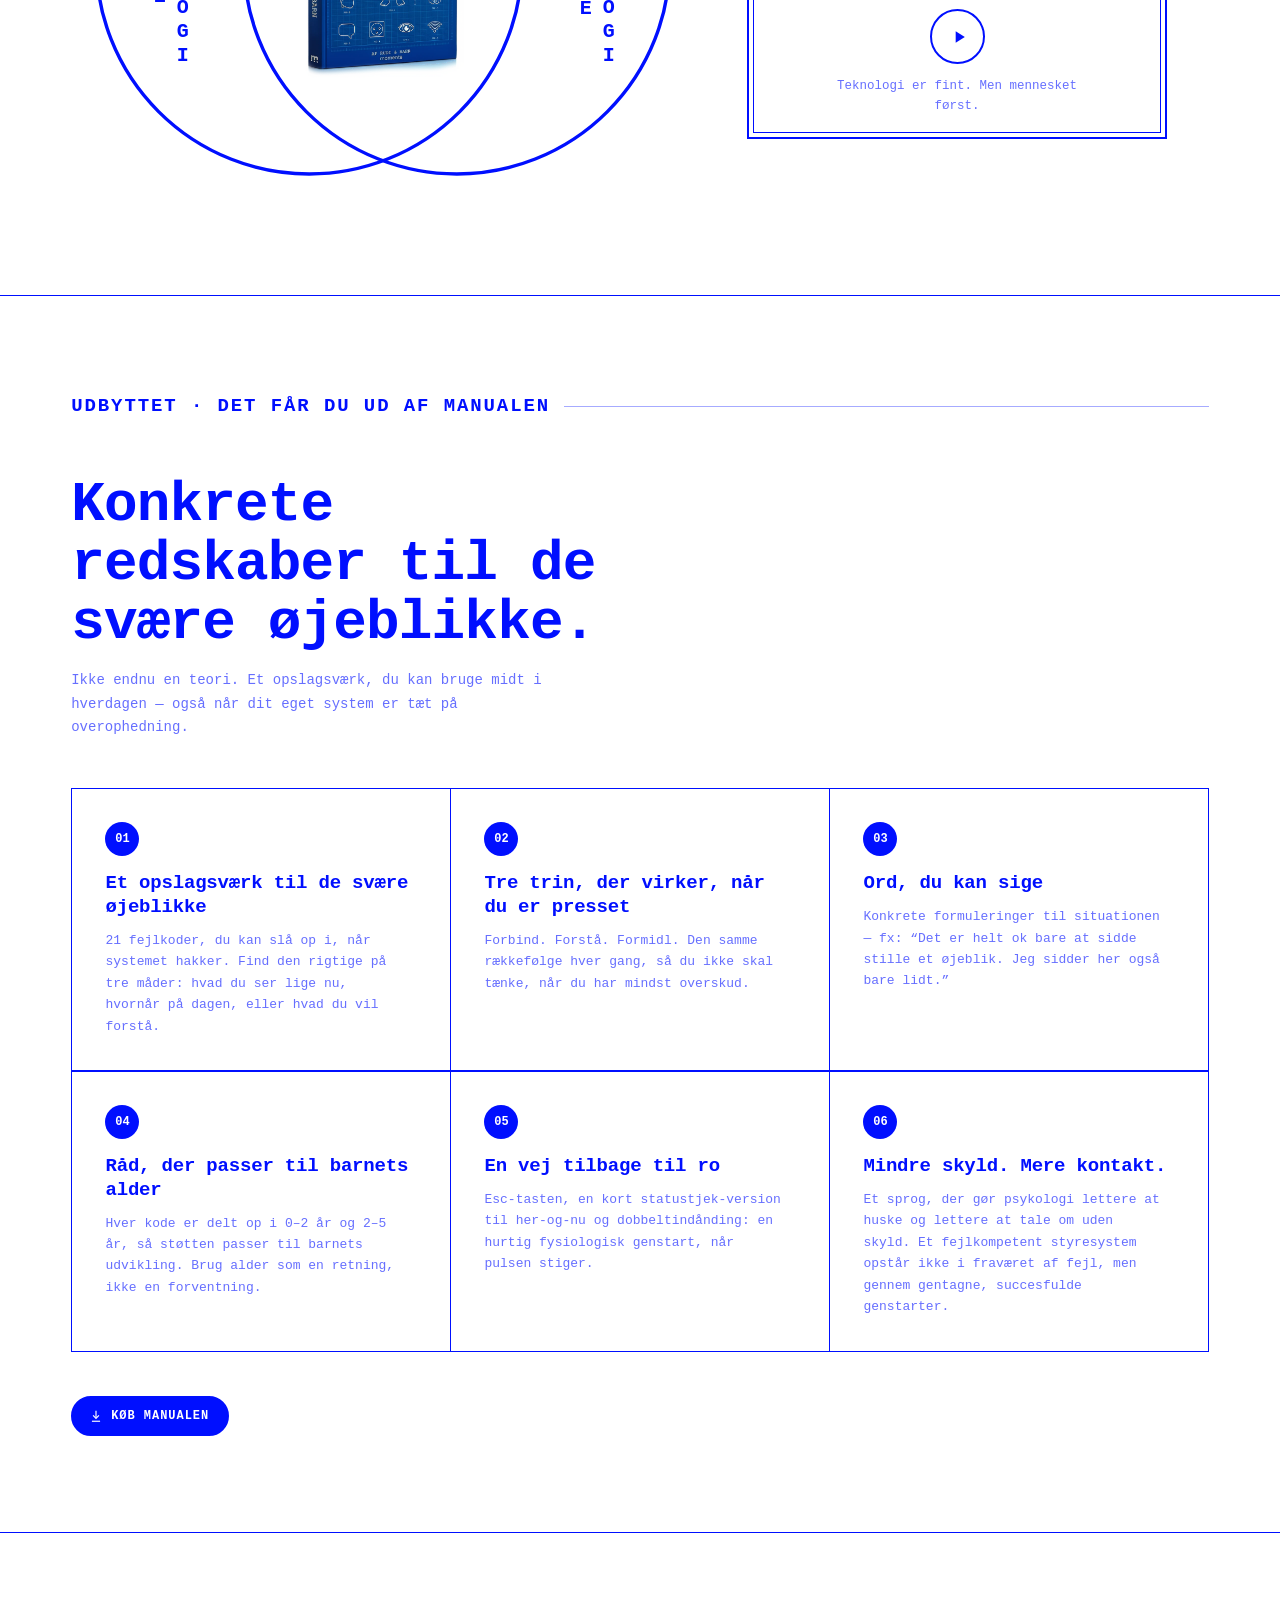
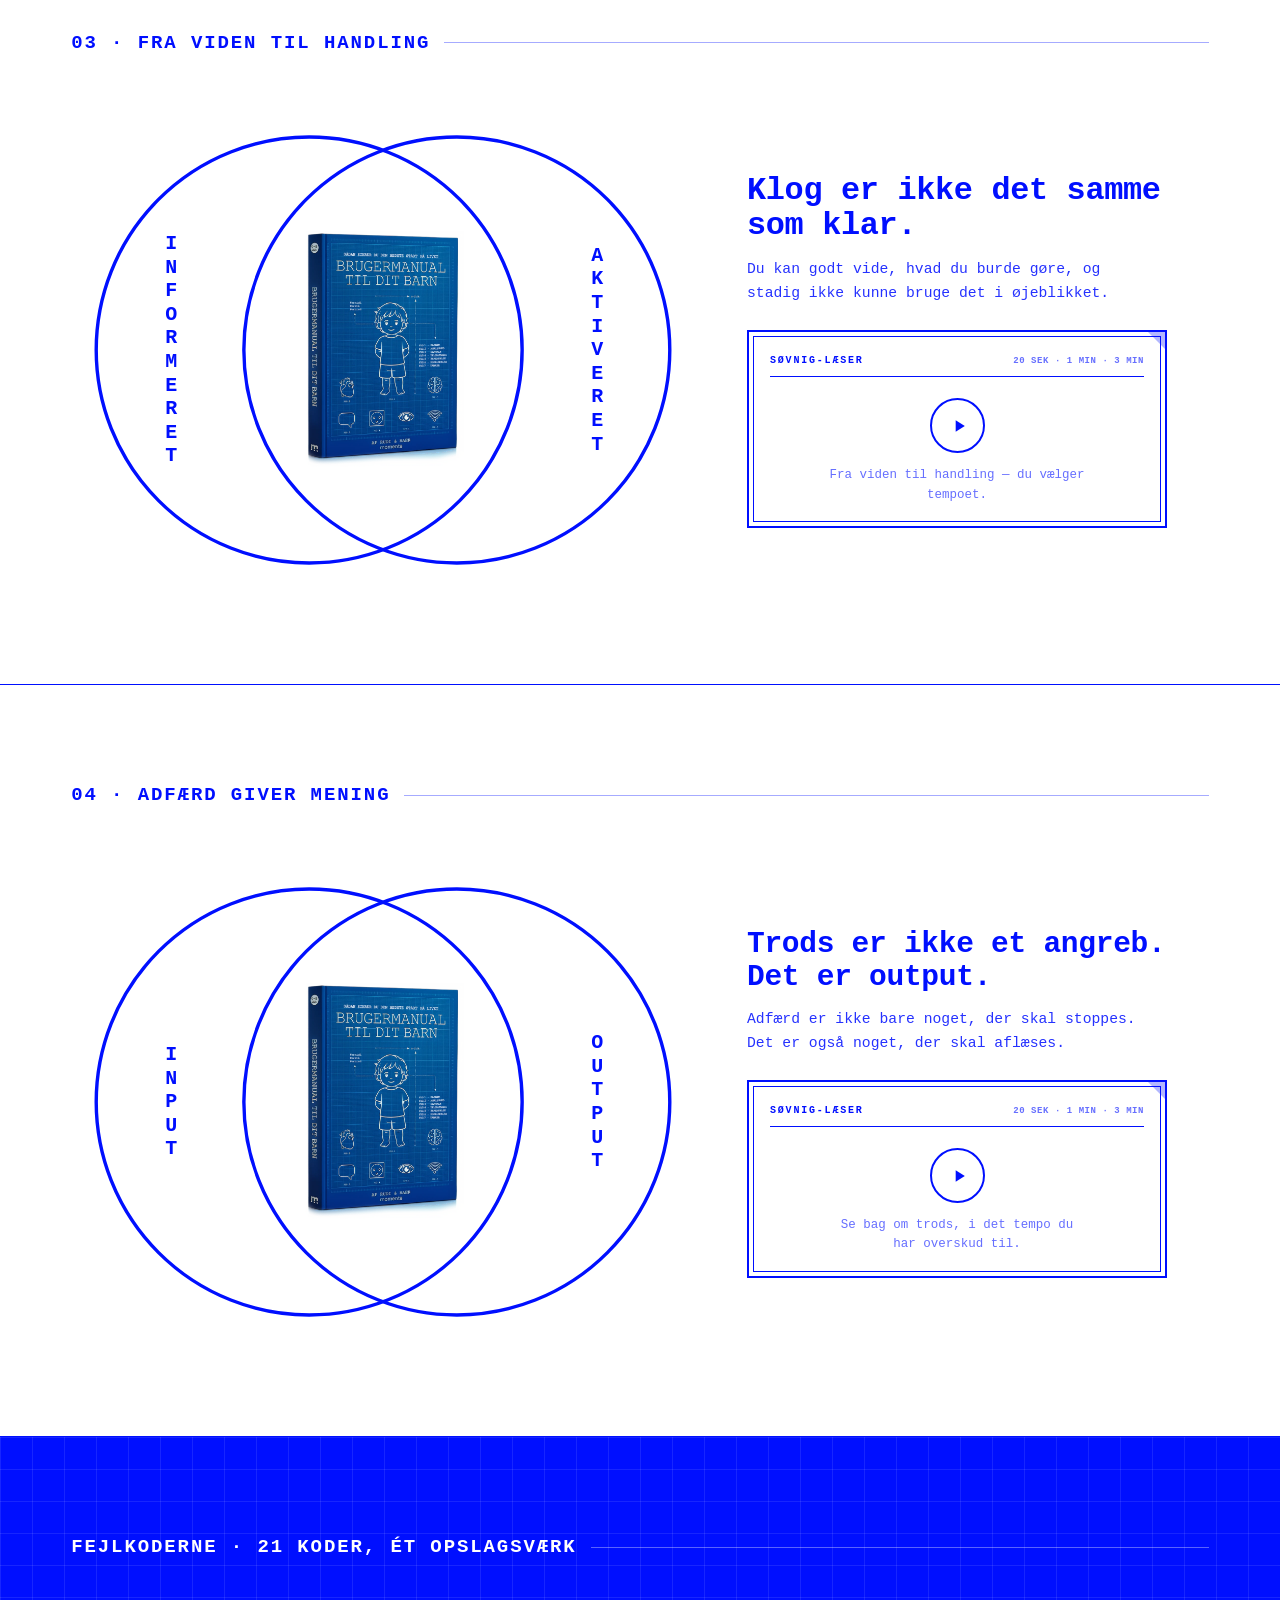
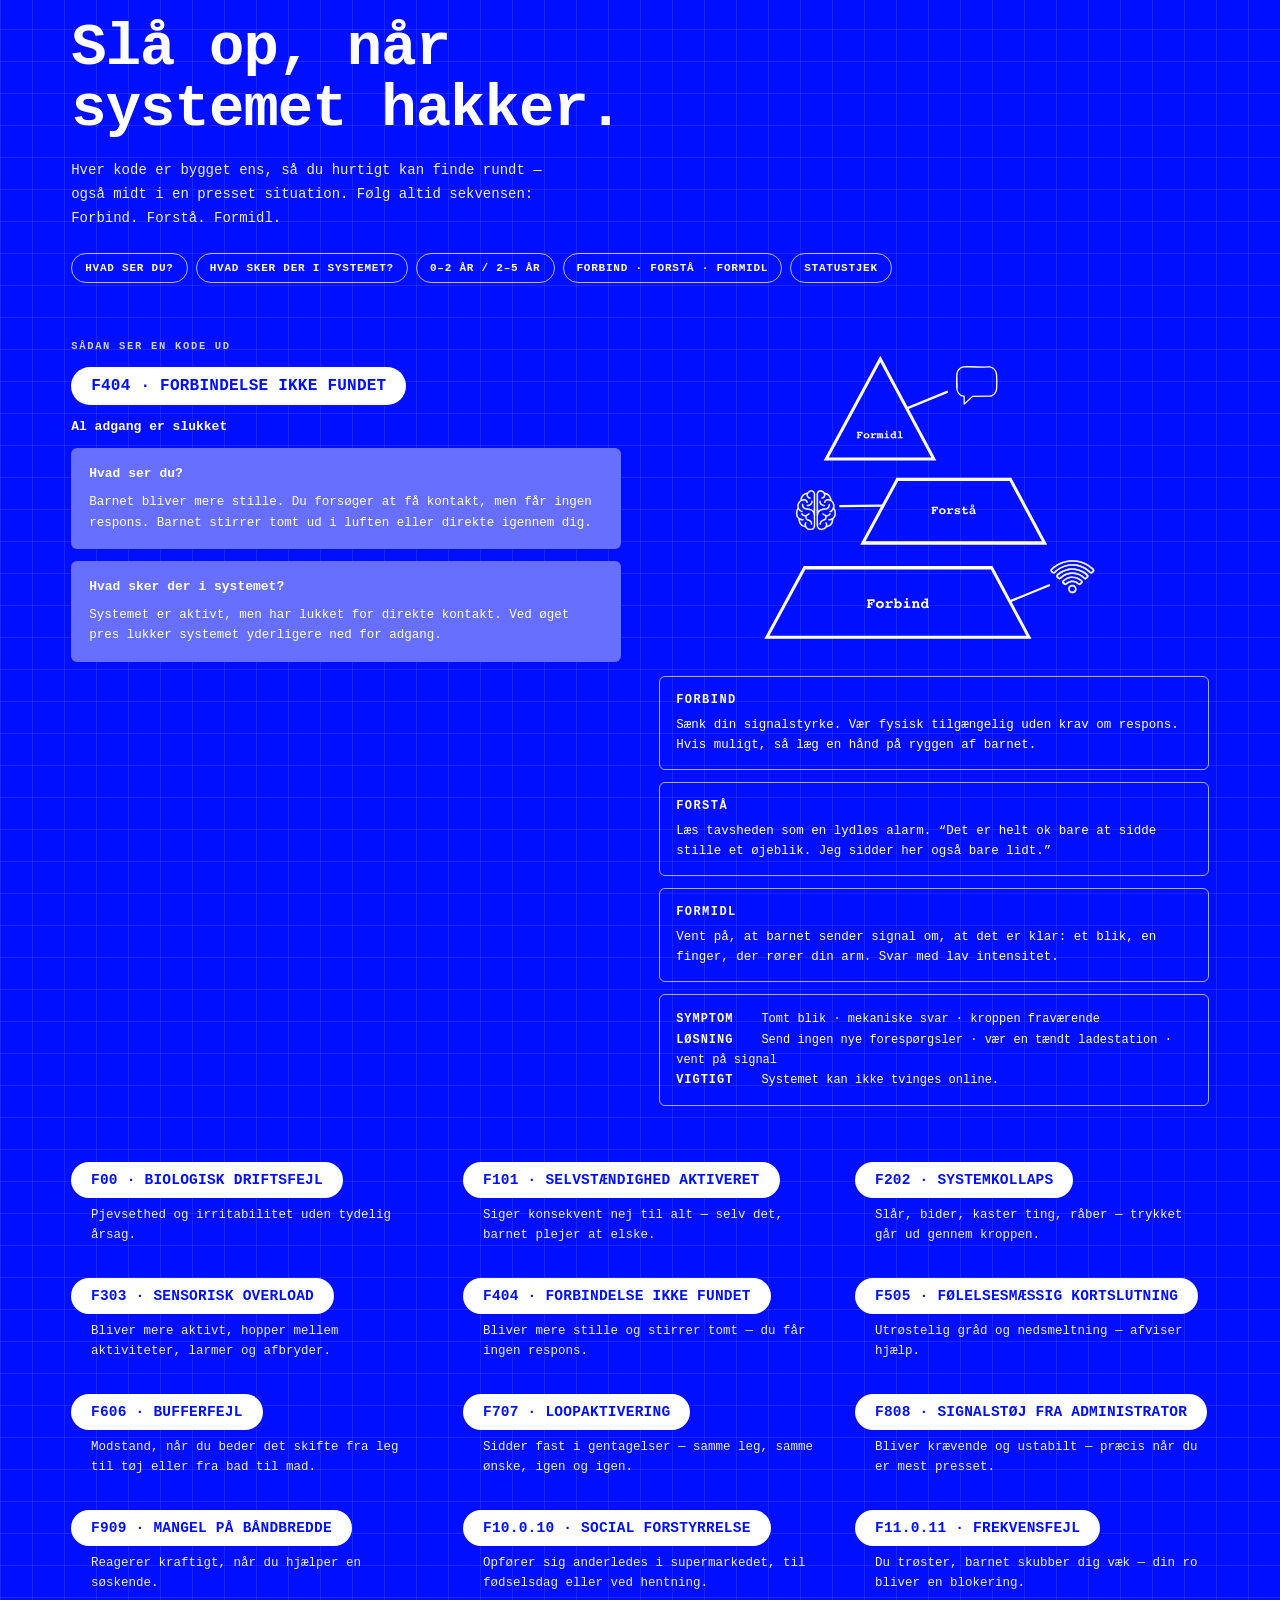
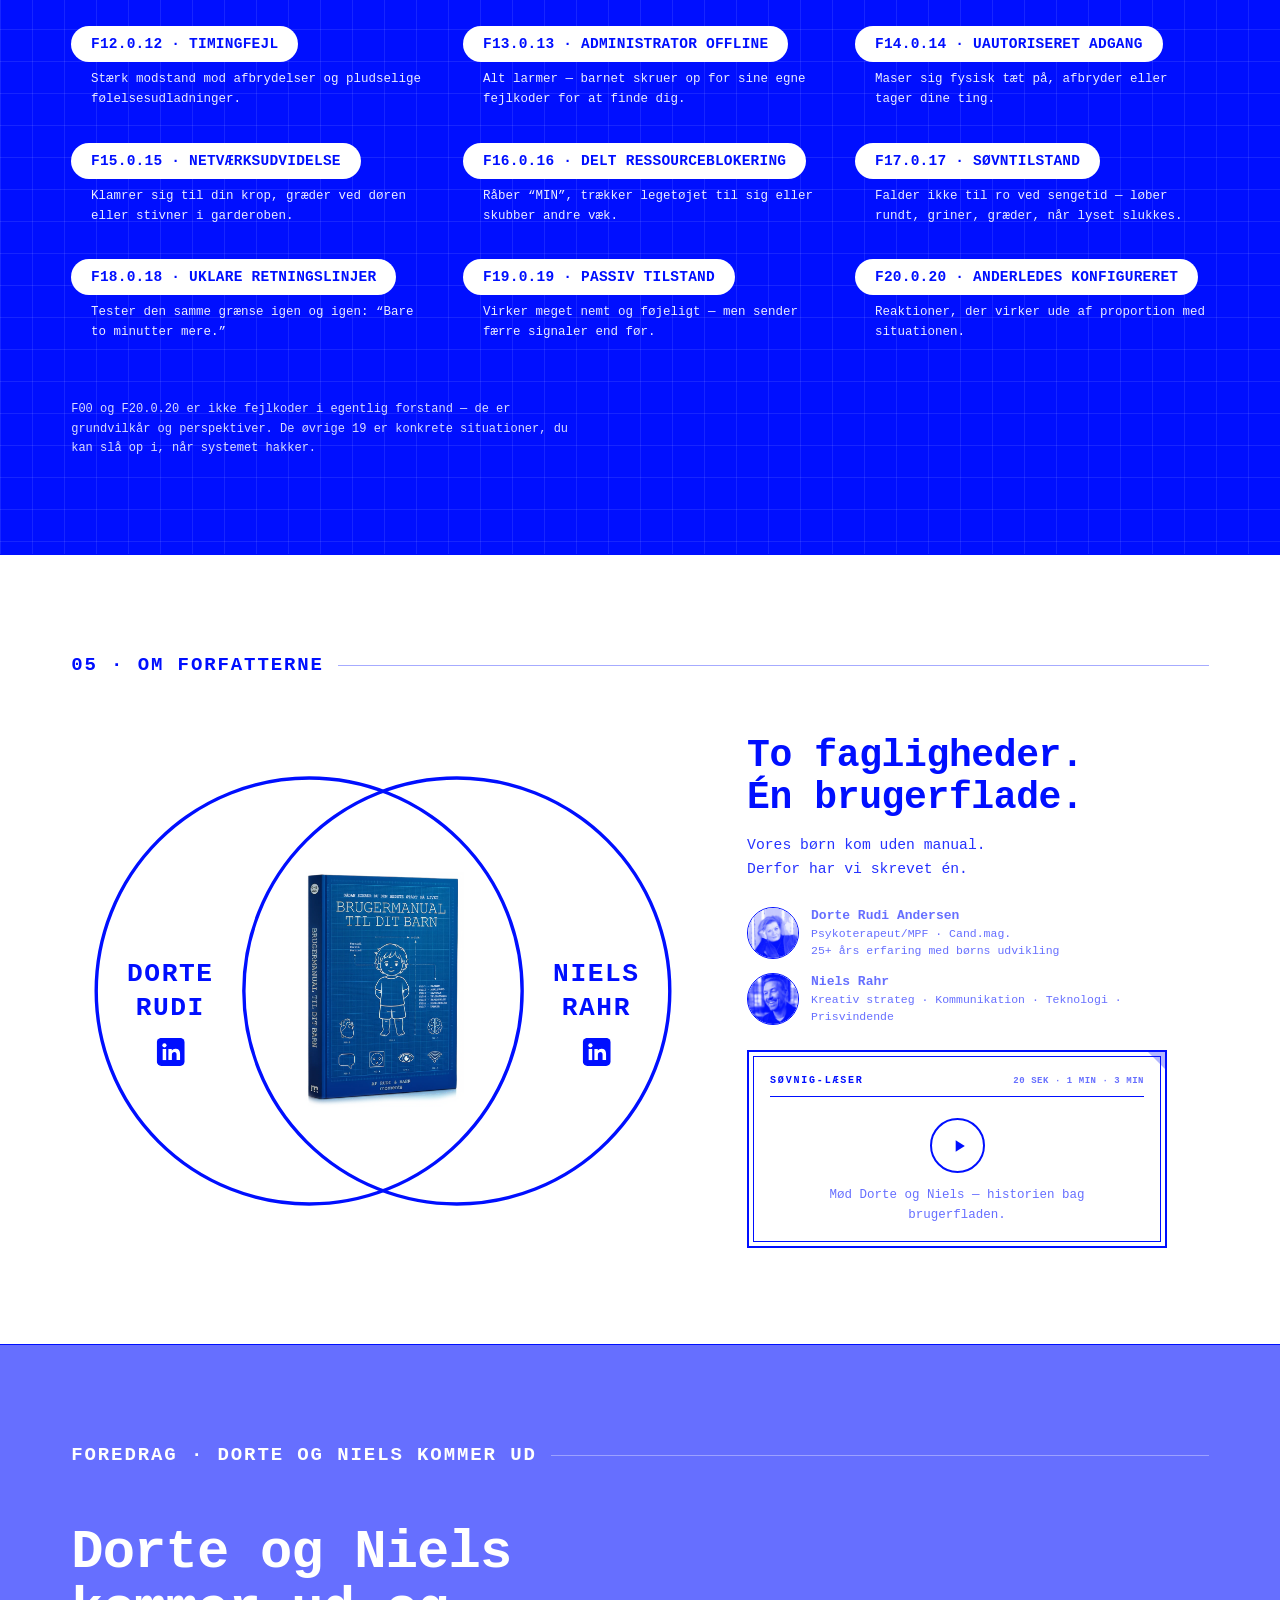
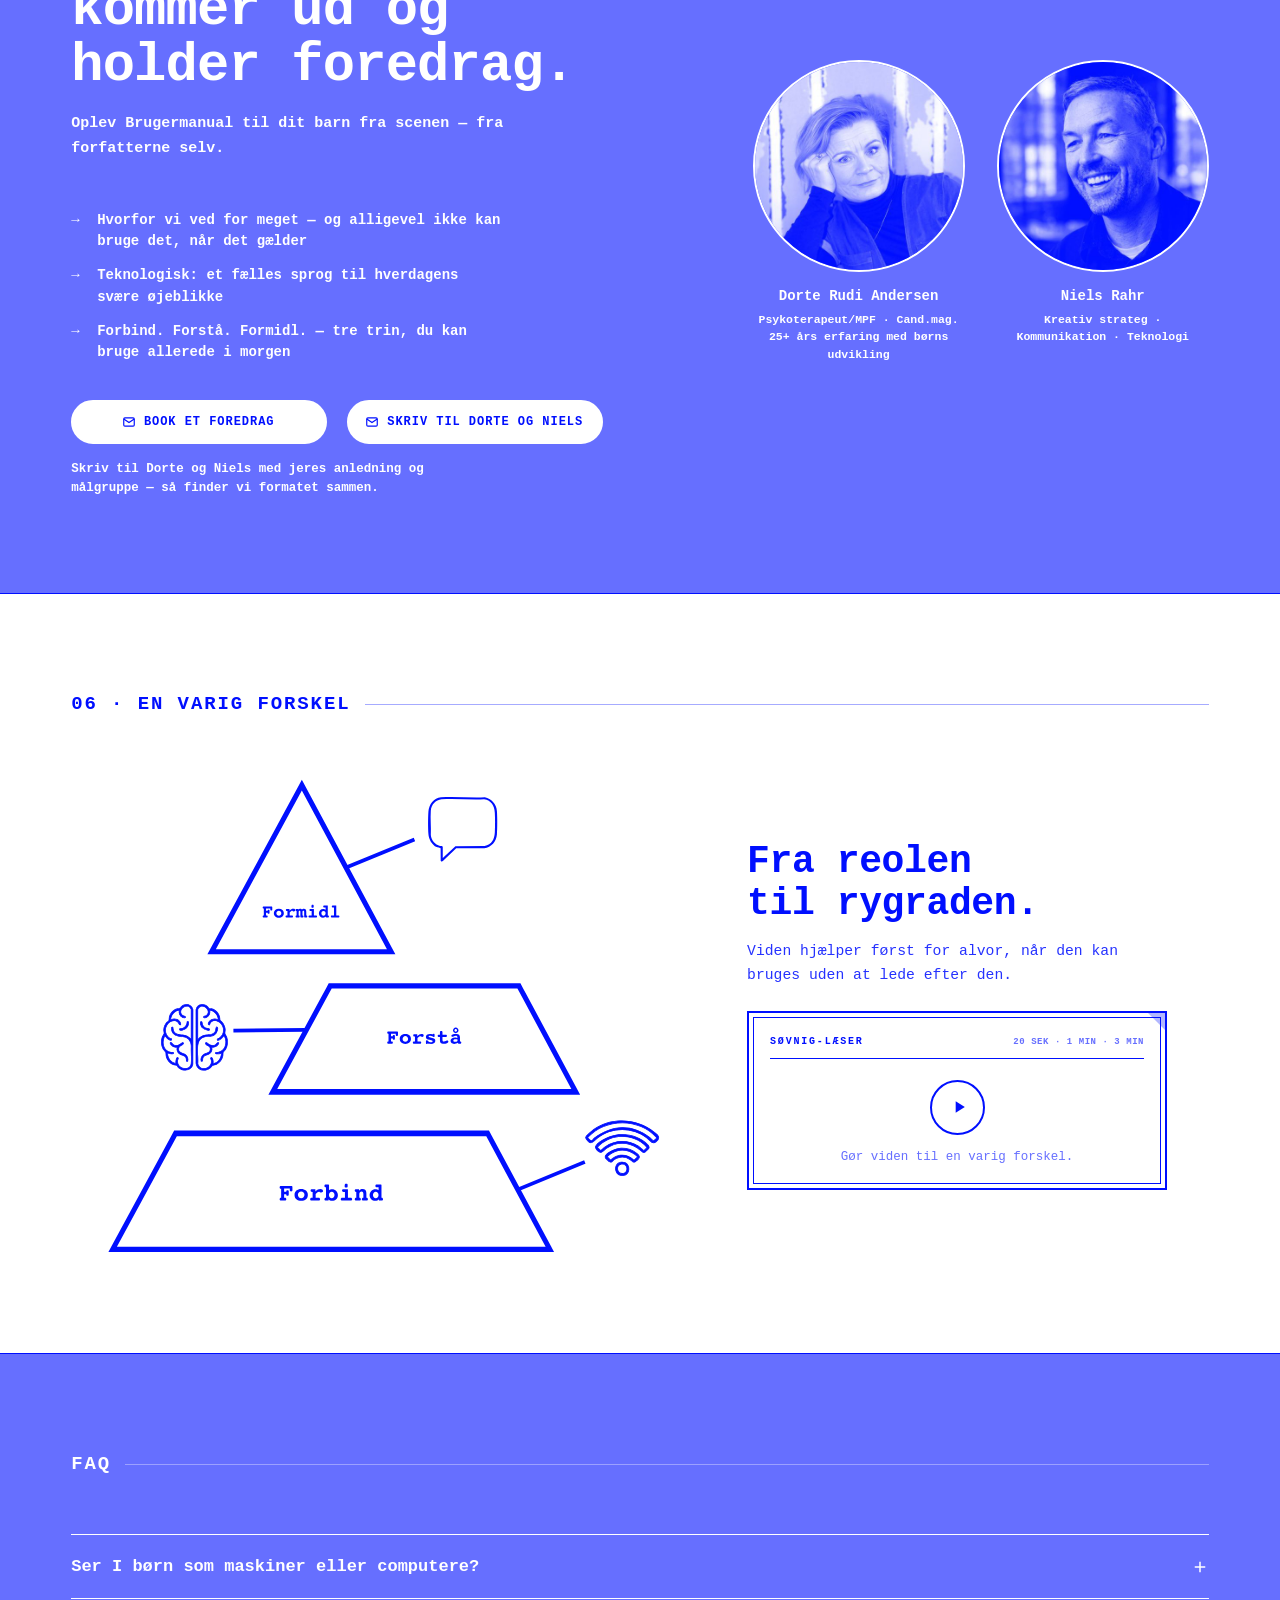
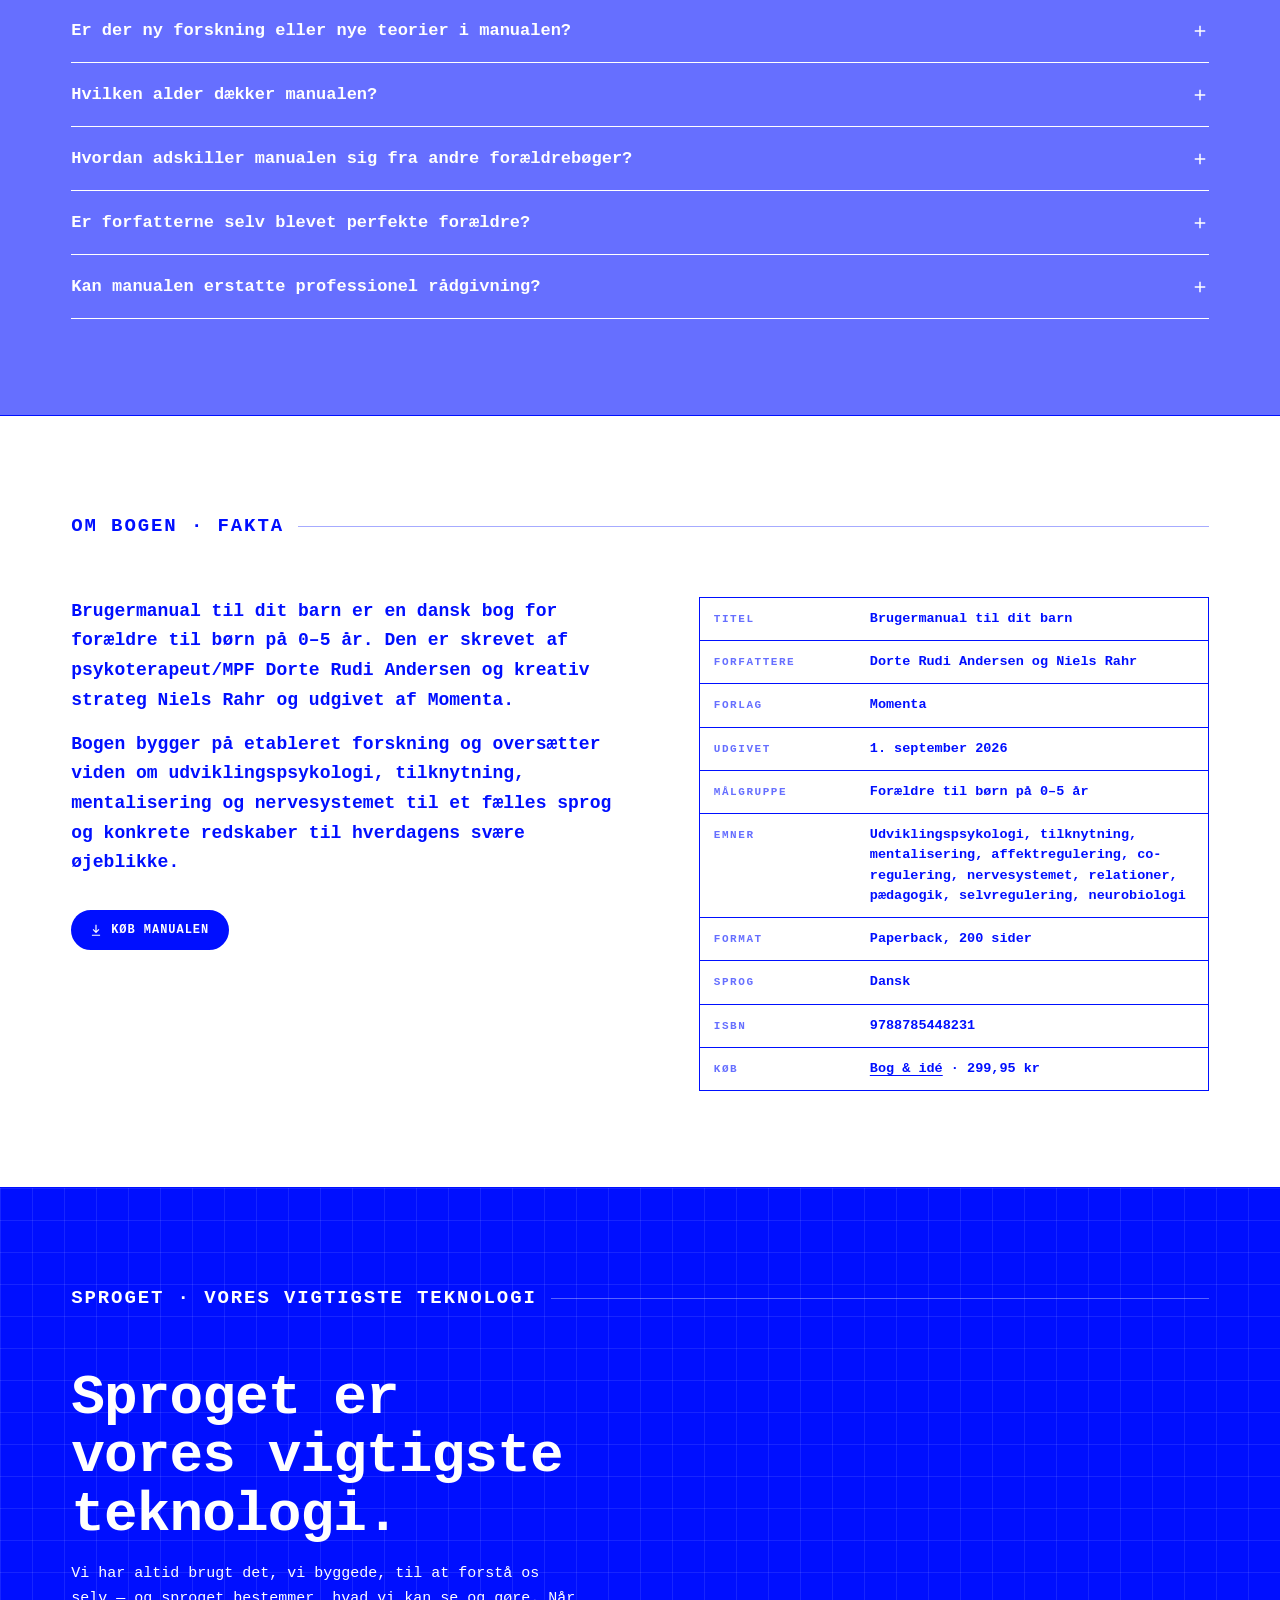
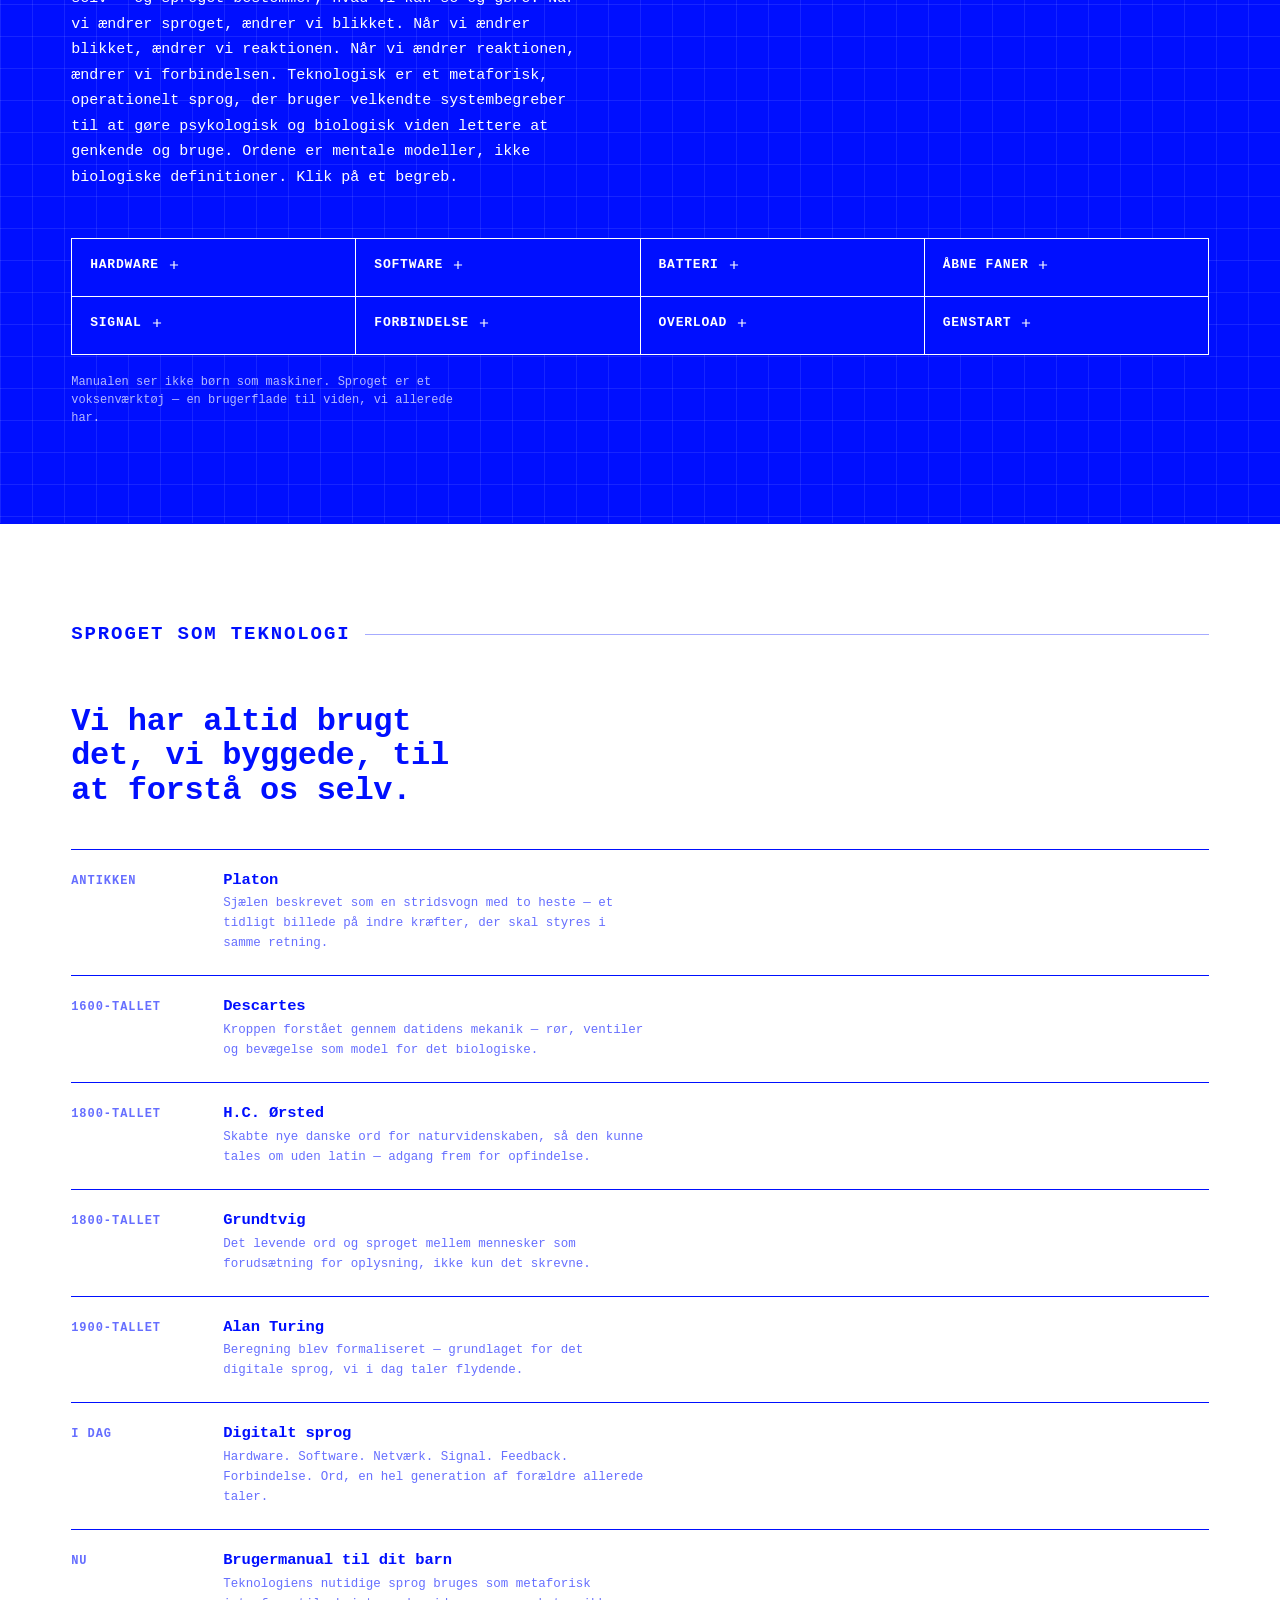
==== commit 1bf0a90a: "Medie-karrusel: skift hver 2. sekund Co-Authored-By: Claude Sonnet 5.5 <noreply@anthropic.com>" ====
--- a/index.html
+++ b/index.html
@@ -1730,12 +1730,12 @@
 (function(){
   'use strict';
 
-  // ---- medie-karrusel: hver omtale står stille ca. 2 sek., så glider næste ind ----
-  function initCarousel(carouselId, trackId, dotsId, HOLD){
+  // ---- medie-karrusel: skifter hver 2. sek.: stille 1,4 s, glider 0,6 s ----
+  function initCarousel(carouselId, trackId, dotsId, HOLD, SLIDE_MS){
     var carousel = document.getElementById(carouselId), track = document.getElementById(trackId), dotsEl = document.getElementById(dotsId);
     if(!carousel || !track || !dotsEl) return;
     var originals = Array.prototype.slice.call(track.children), n = originals.length;
-    var SLIDE = 800, EASE = 'cubic-bezier(.65,0,.25,1)';
+    var SLIDE = SLIDE_MS || 800, EASE = 'cubic-bezier(.65,0,.25,1)';
     var dots = originals.map(function(){ var d = document.createElement('i'); dotsEl.appendChild(d); return d; });
     dotsEl.style.setProperty('--cycle', (HOLD + SLIDE) + 'ms');
     function markDot(k){
@@ -1796,7 +1796,7 @@
     carousel.addEventListener('click', function(e){ if(moved){ e.preventDefault(); e.stopPropagation(); moved = false; } }, true);
     carousel.addEventListener('dragstart', function(e){ e.preventDefault(); });
   }
-  initCarousel('carousel', 'carousel-track', 'carousel-dots', 2000);
+  initCarousel('carousel', 'carousel-track', 'carousel-dots', 1400, 600);   // skifter hver 2. sek. (1,4 s stille + 0,6 s glid)
   initCarousel('learn-carousel', 'learn-track', 'learn-dots', 4500);   // længere tid: der er tekst at læse
 
   // ---- fast køb-knap på mobil, når forsiden er scrollet forbi ----
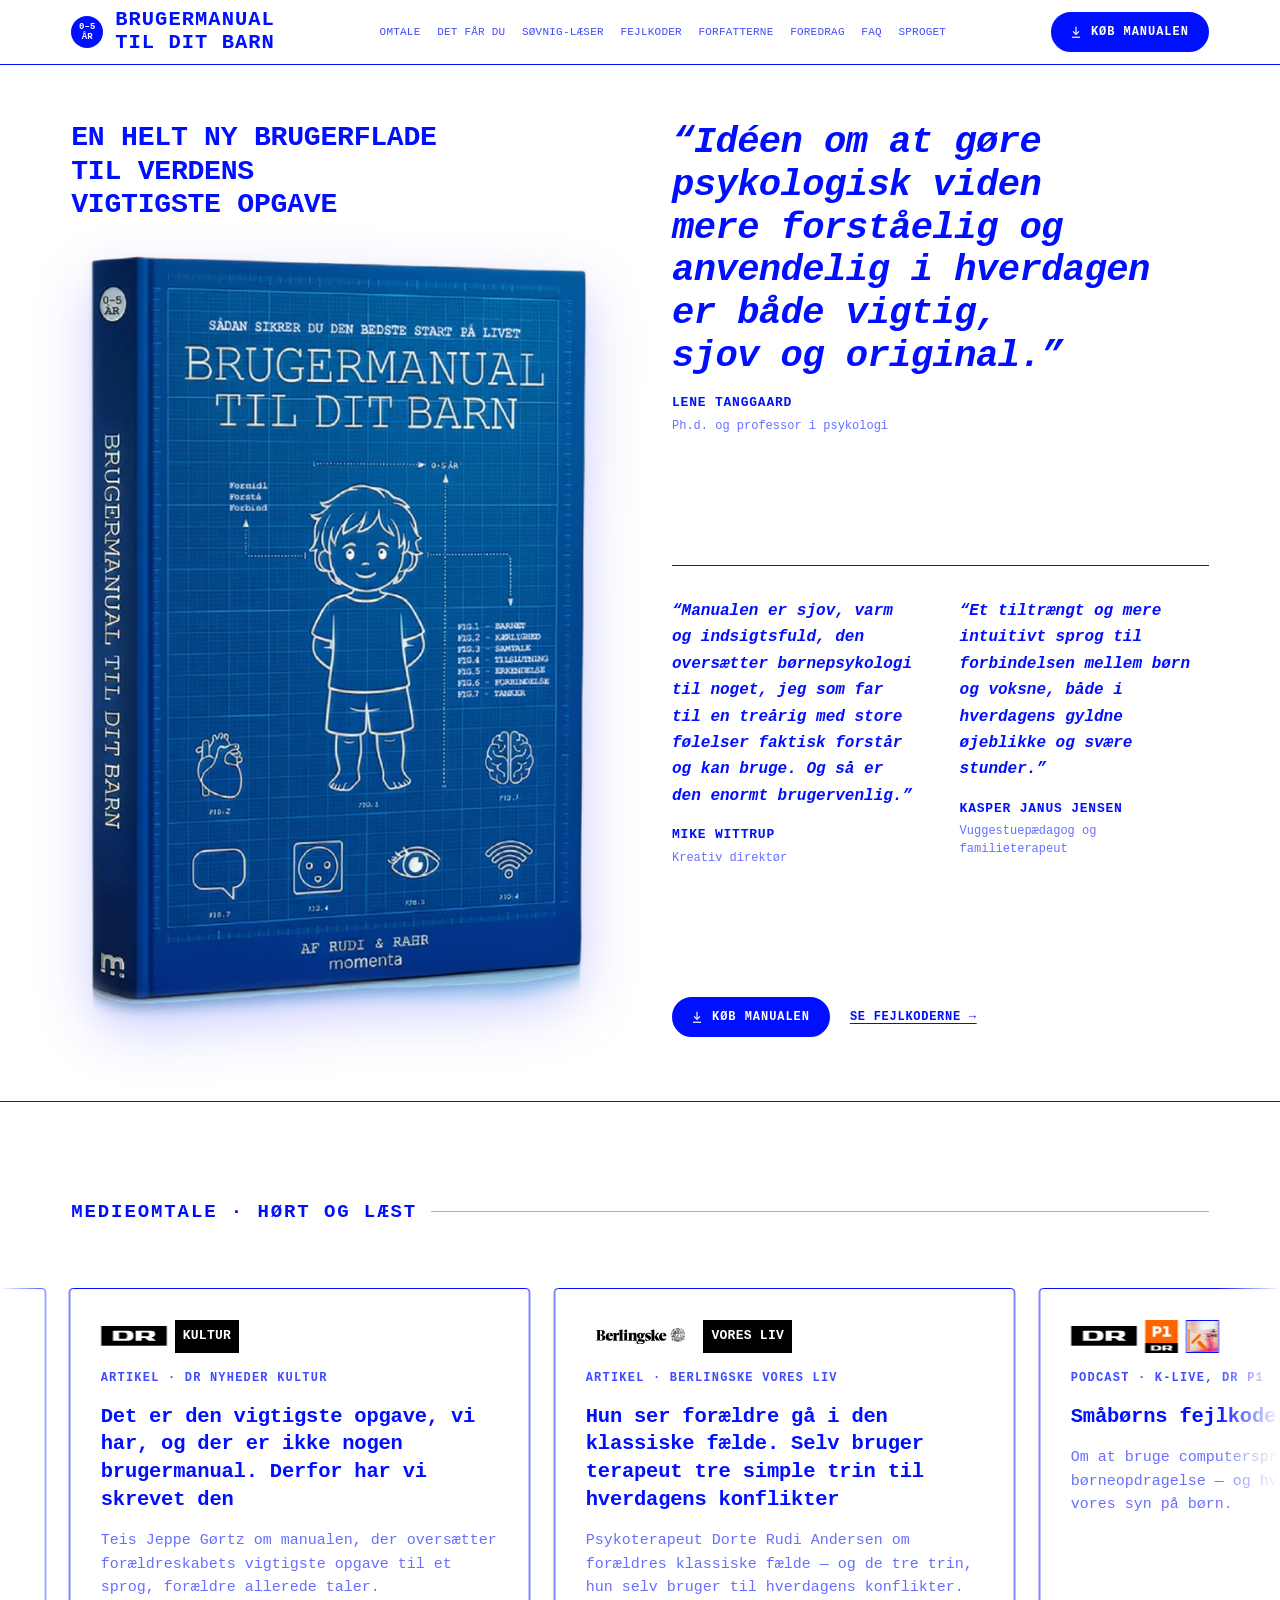
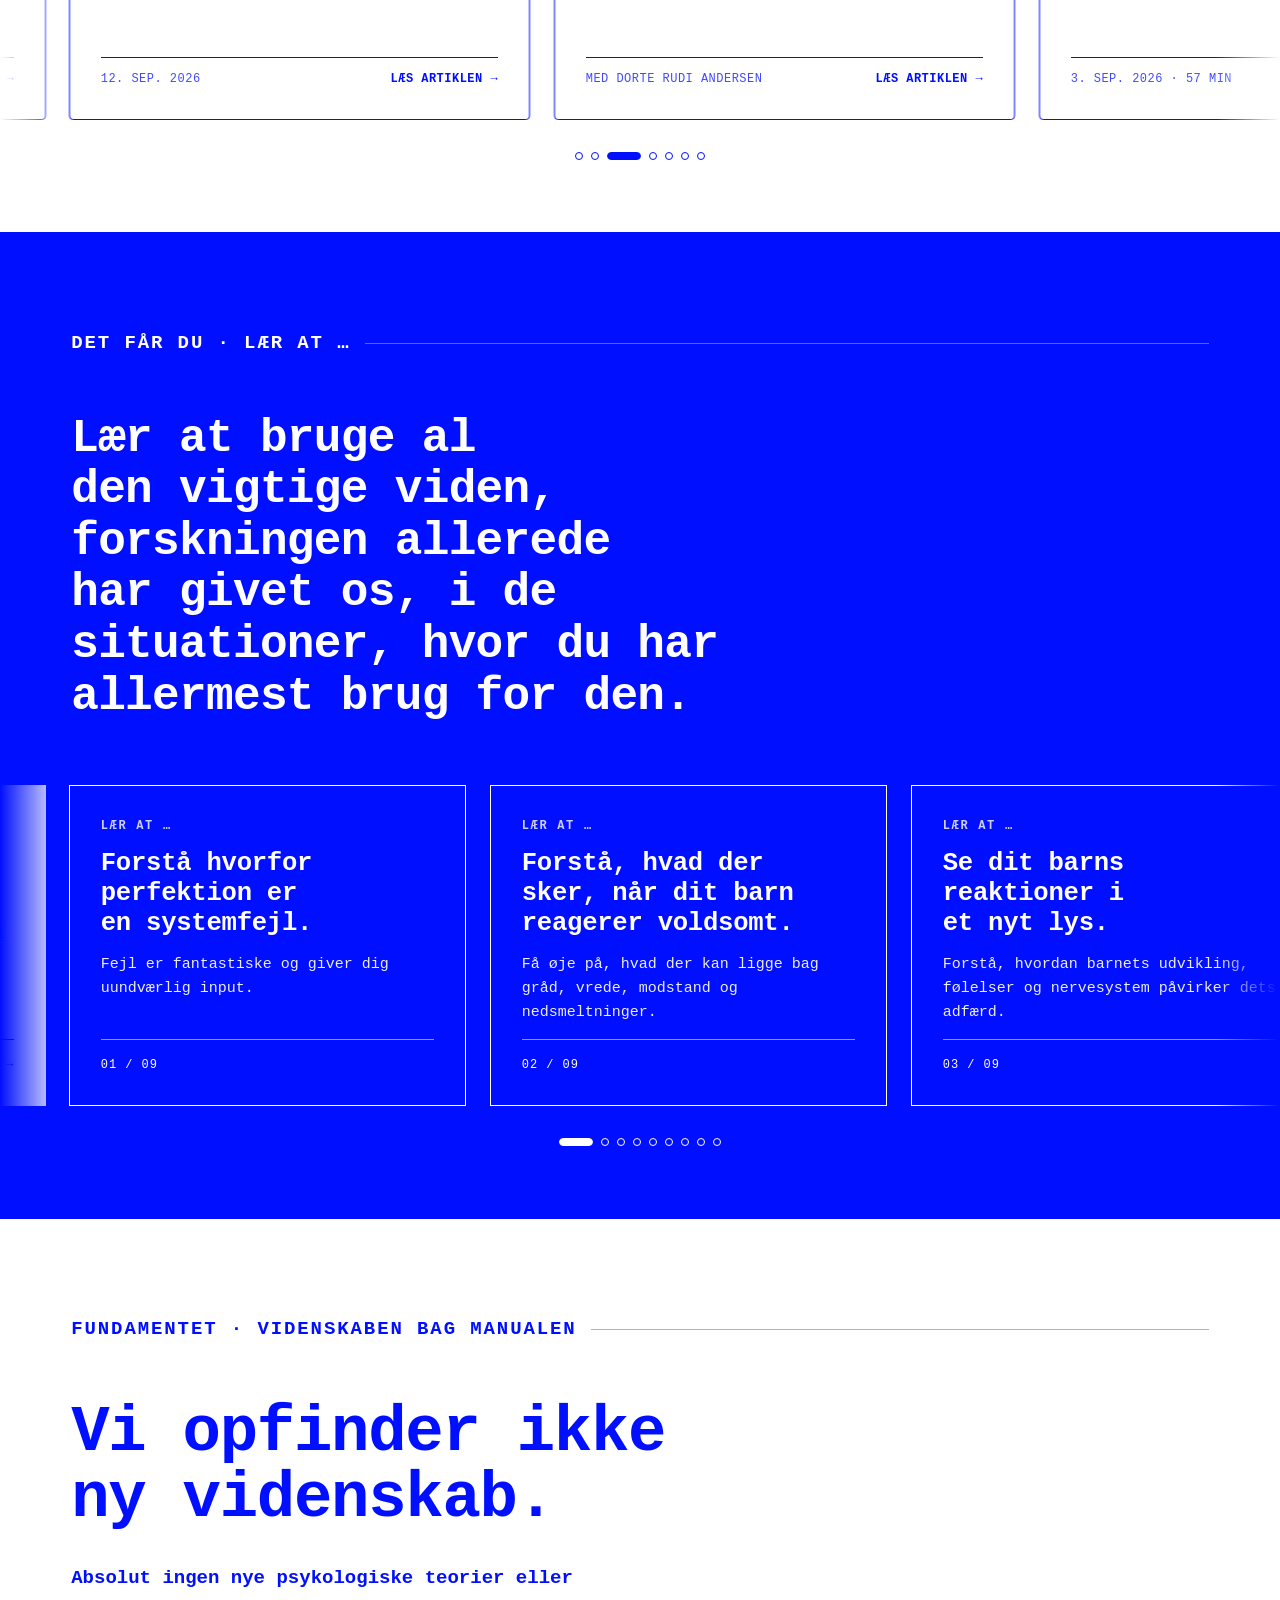
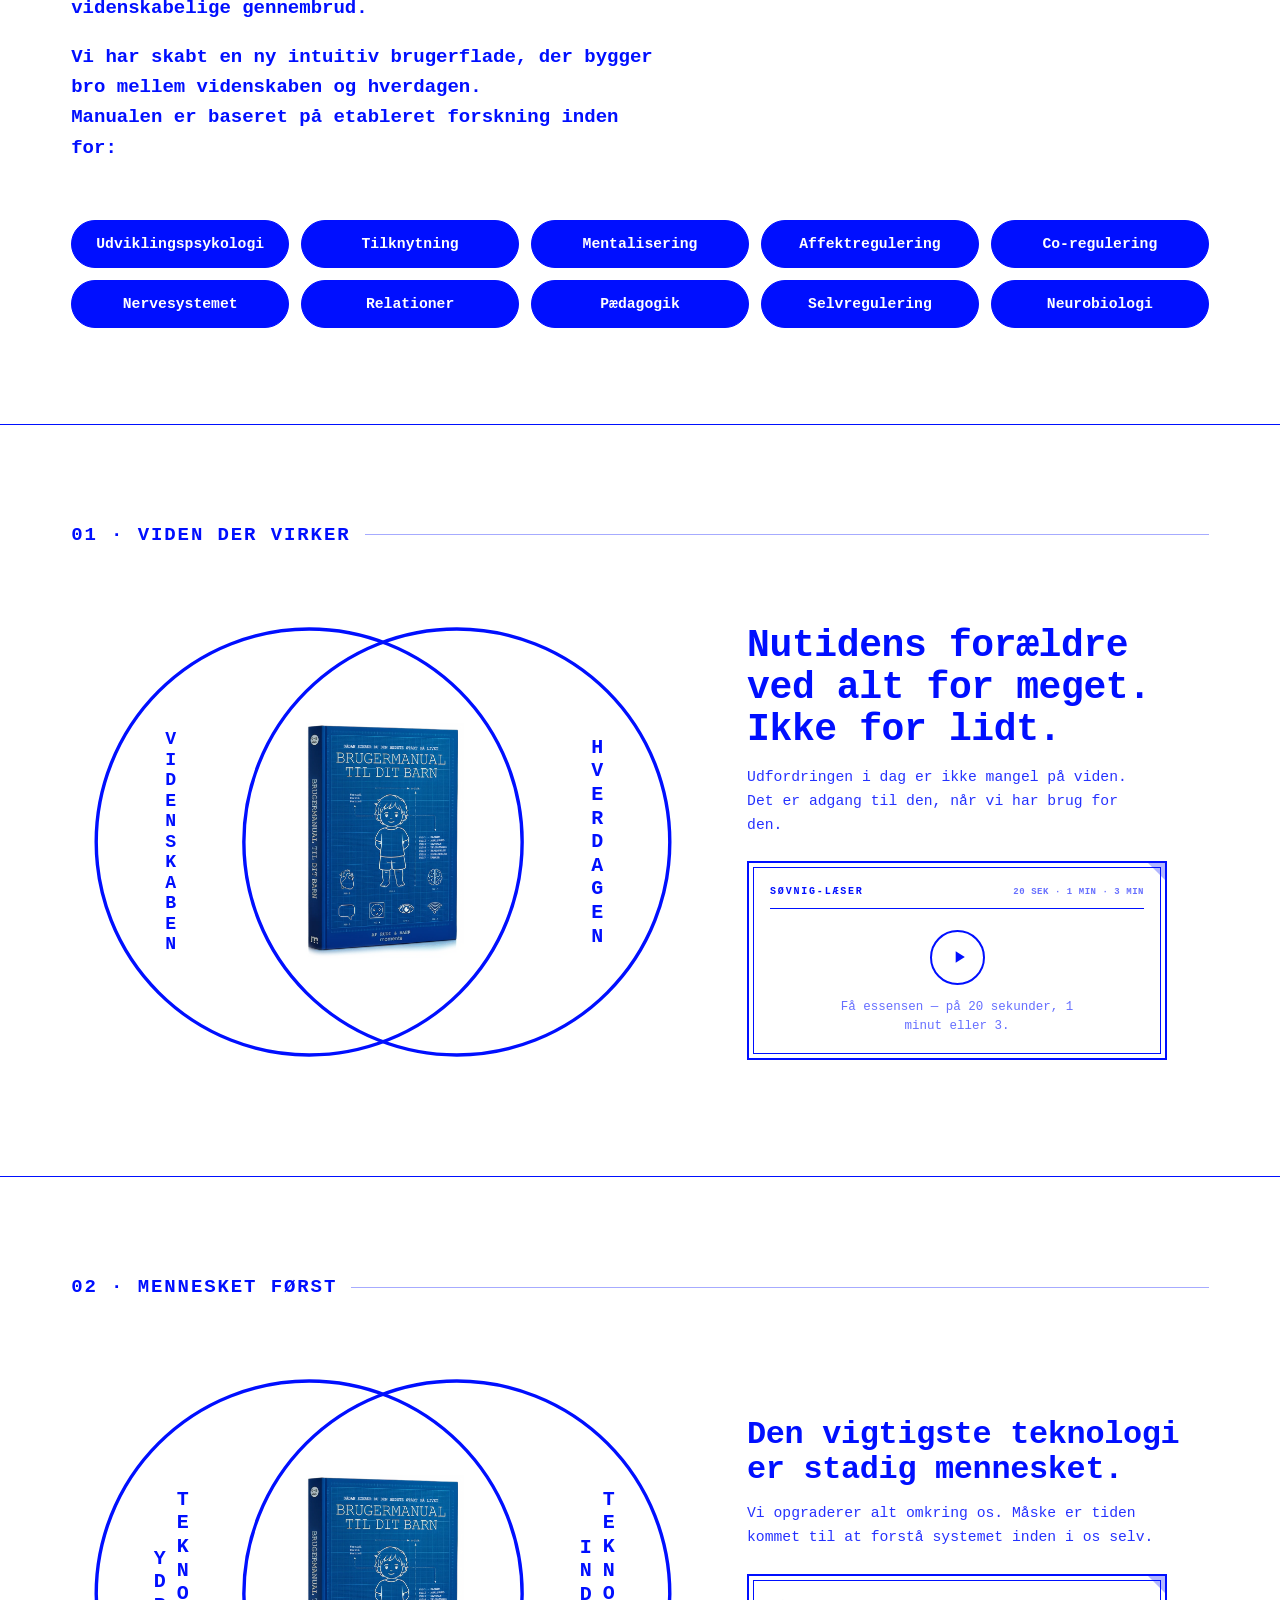
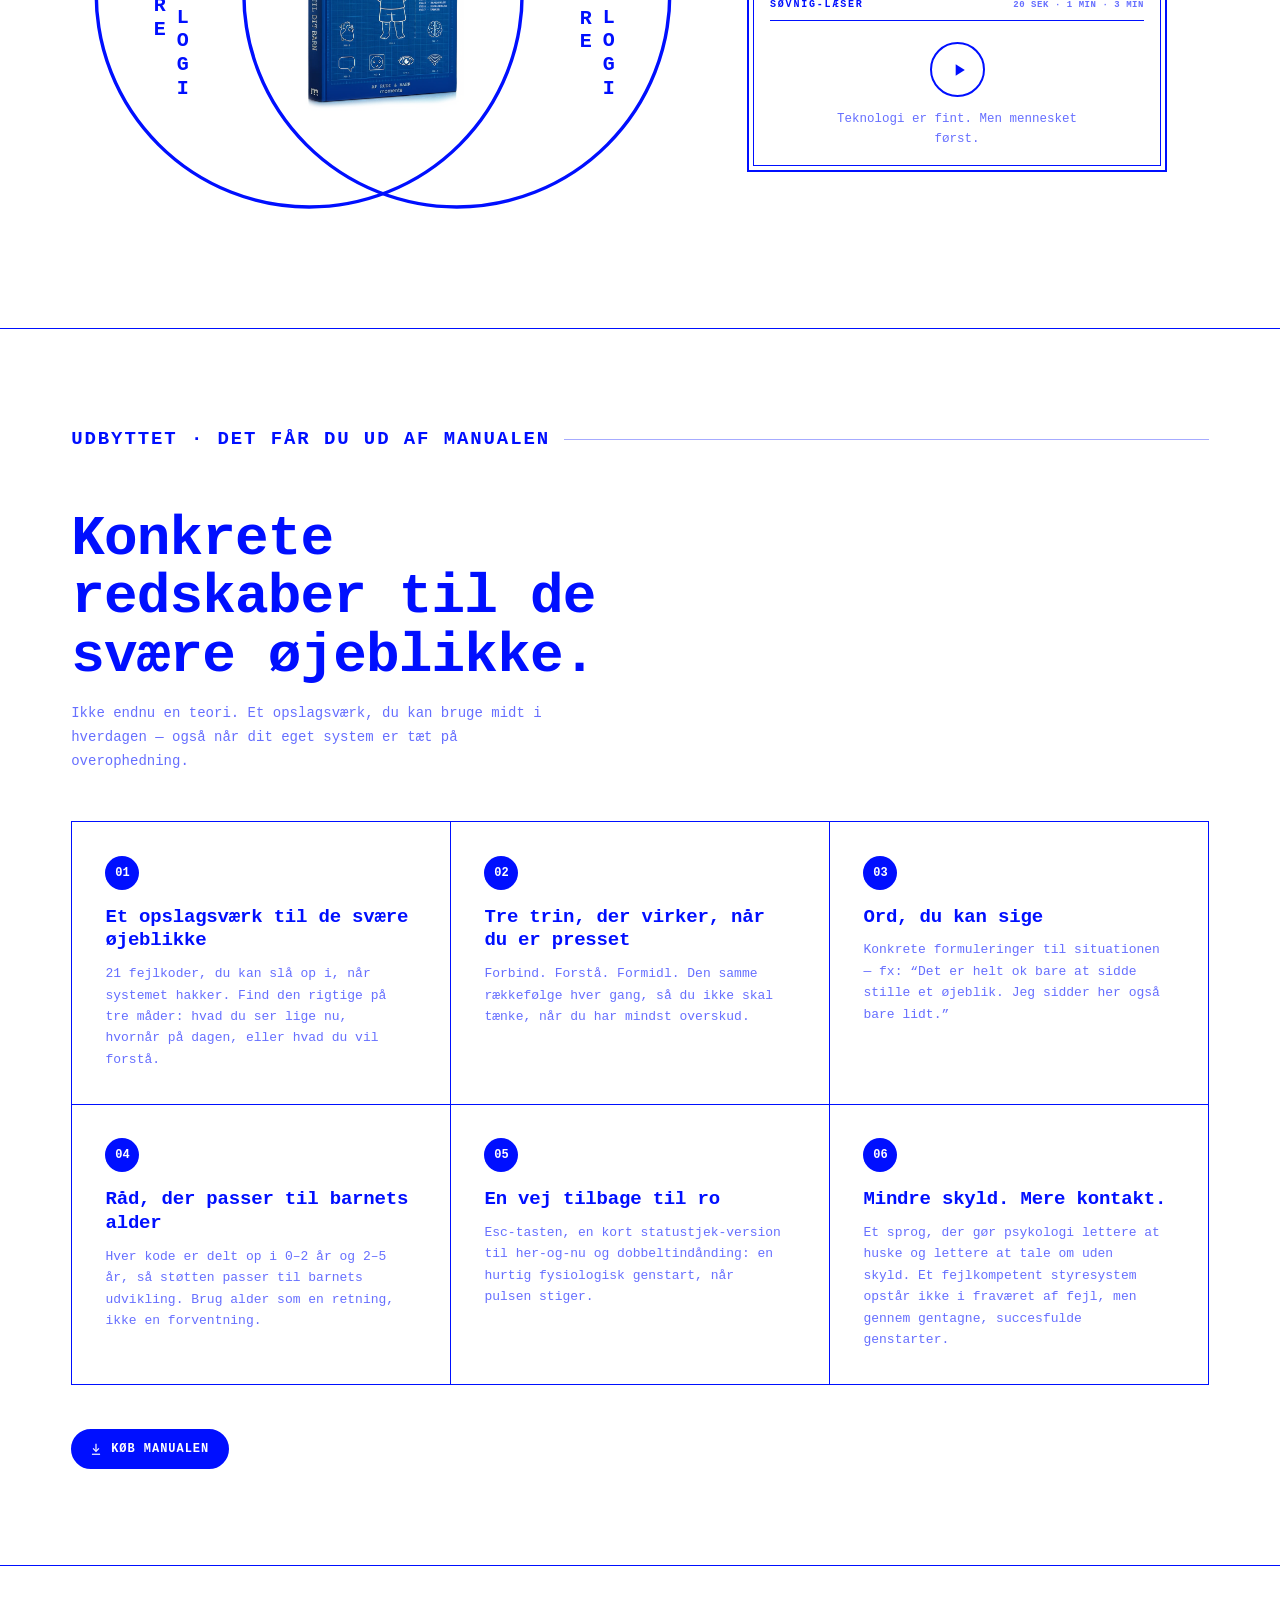
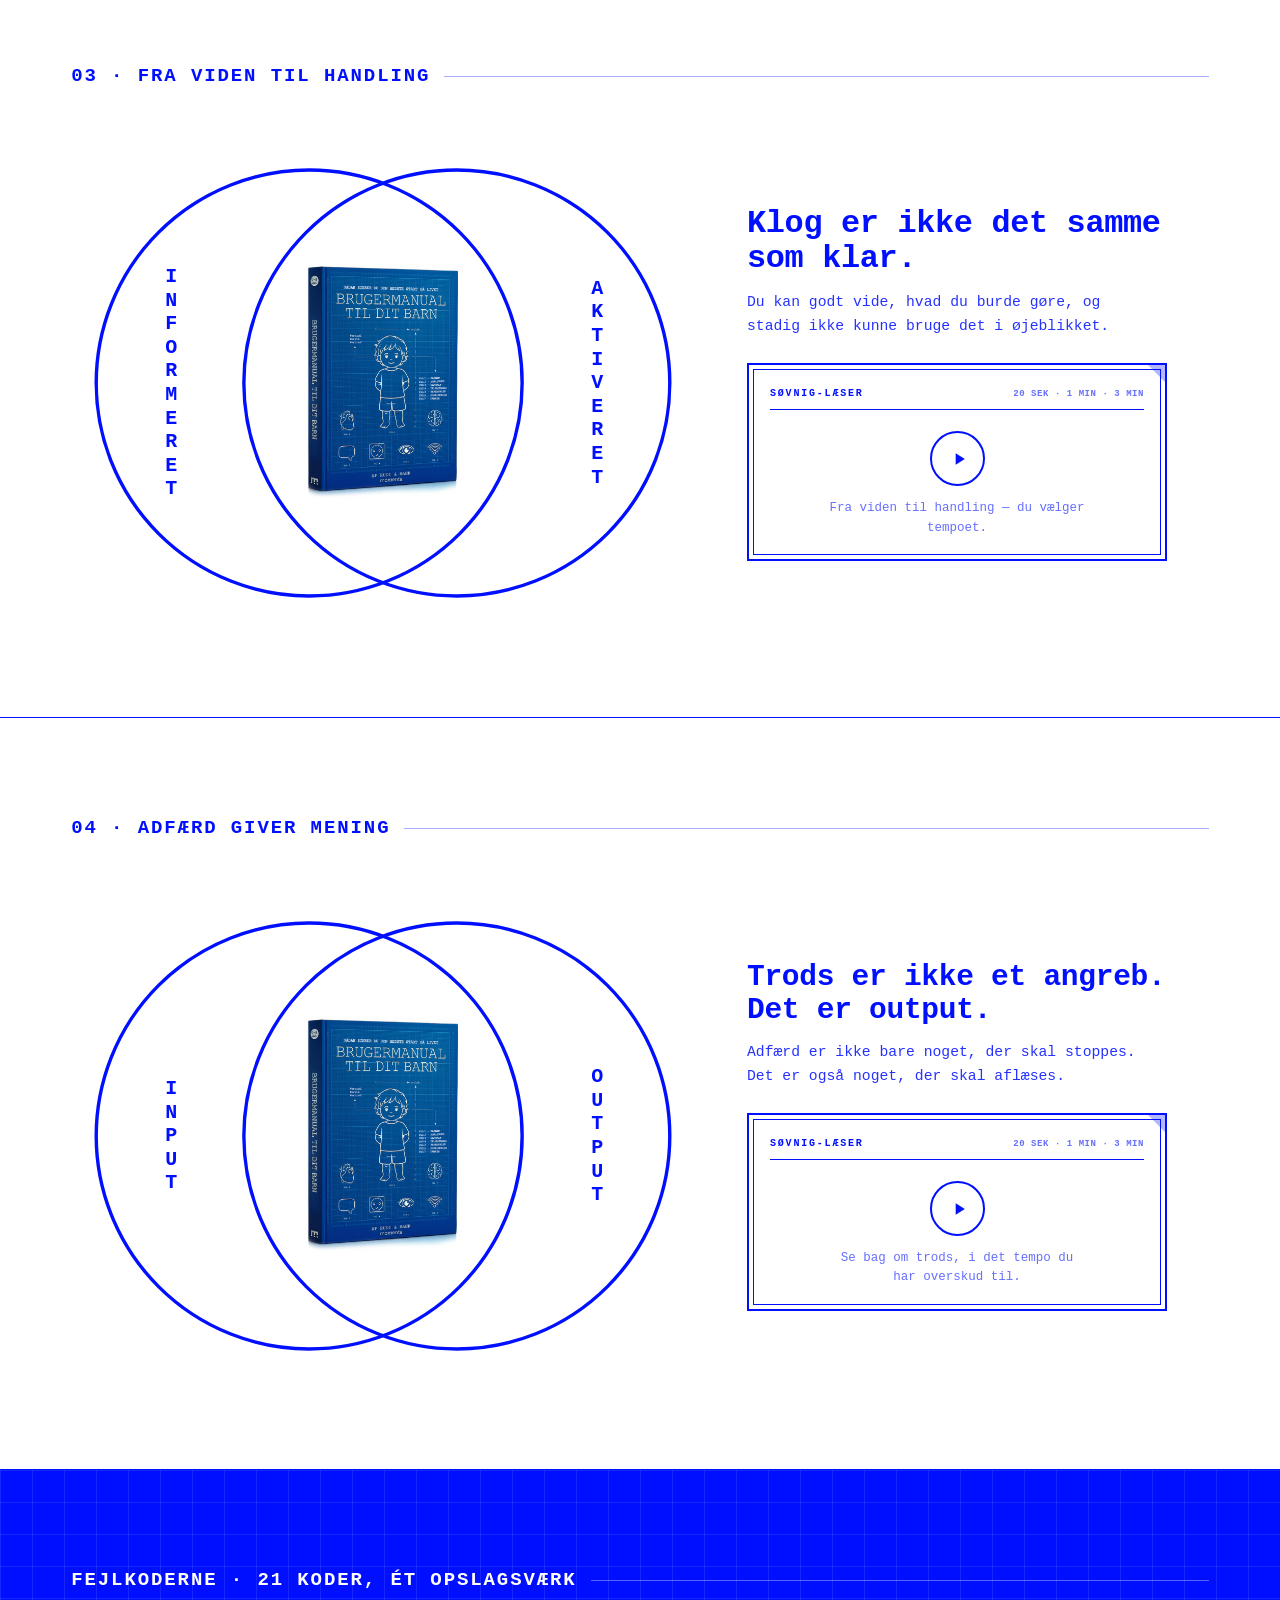
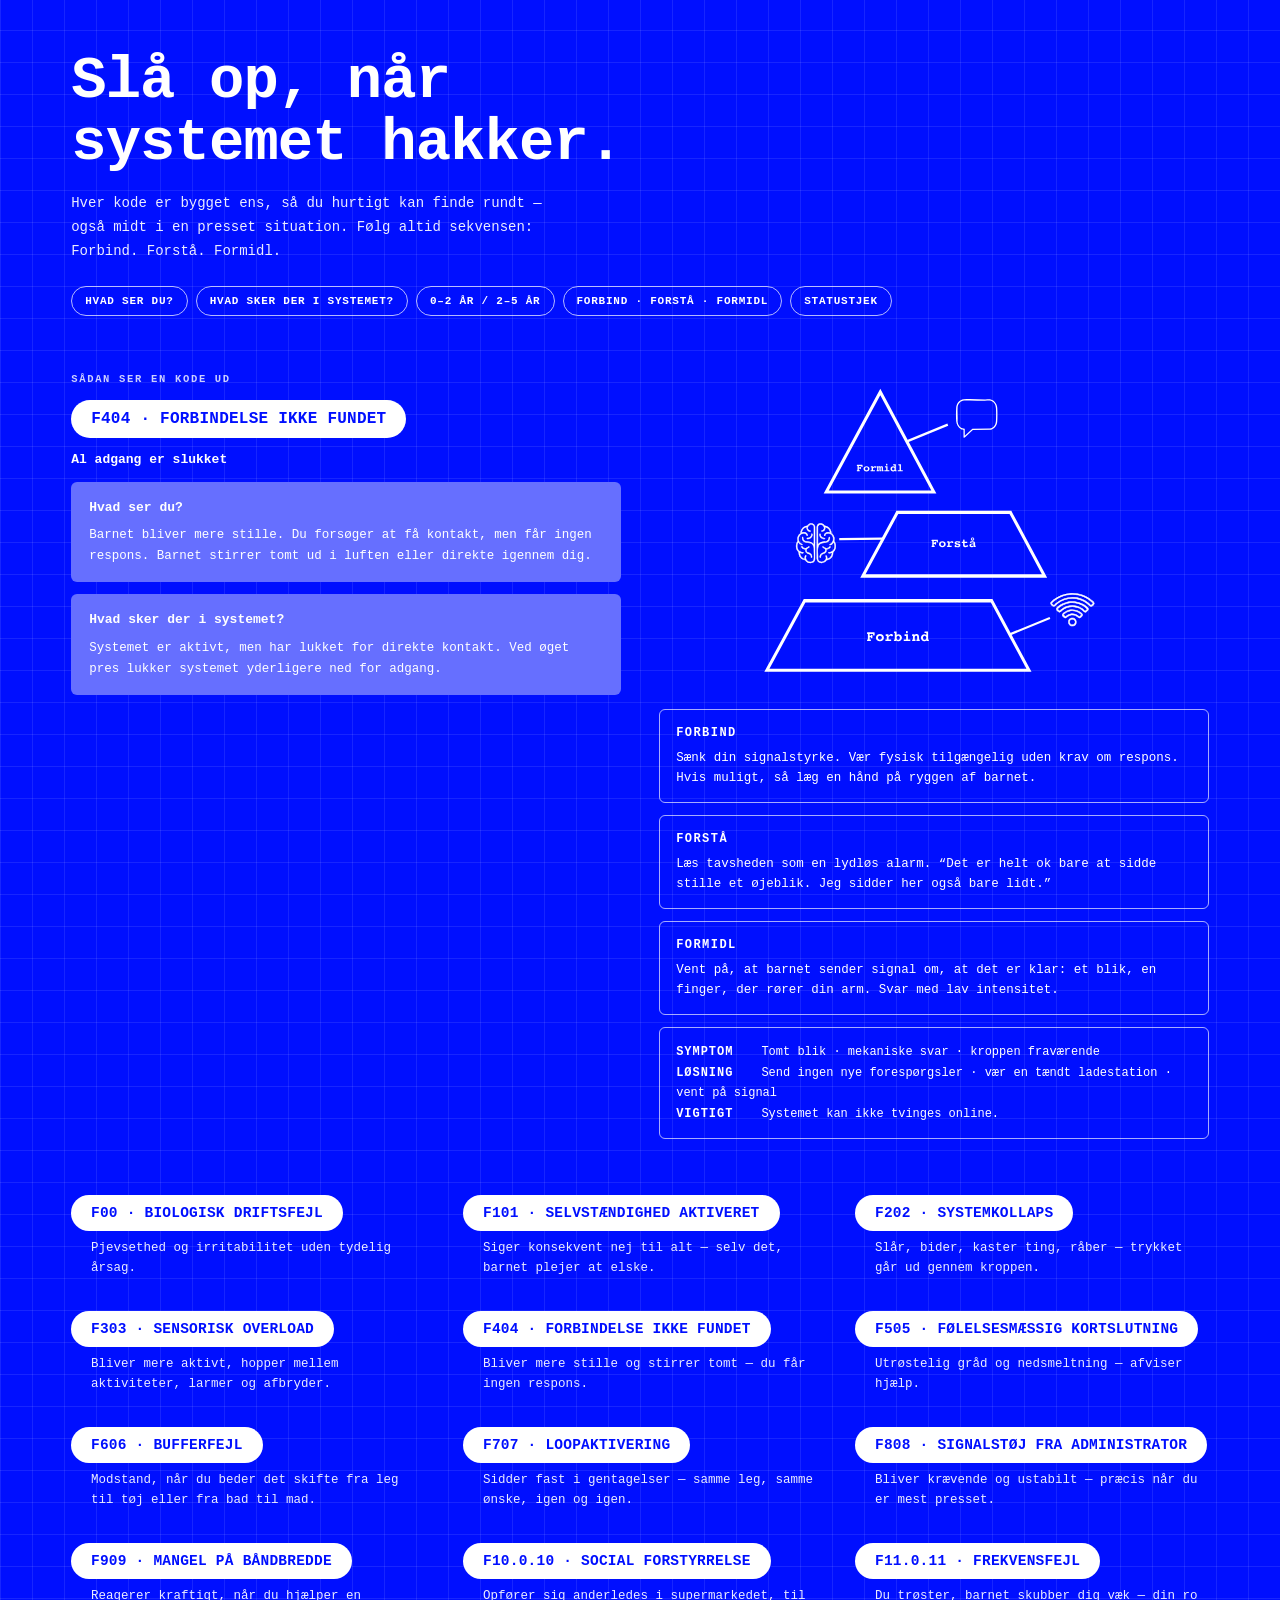
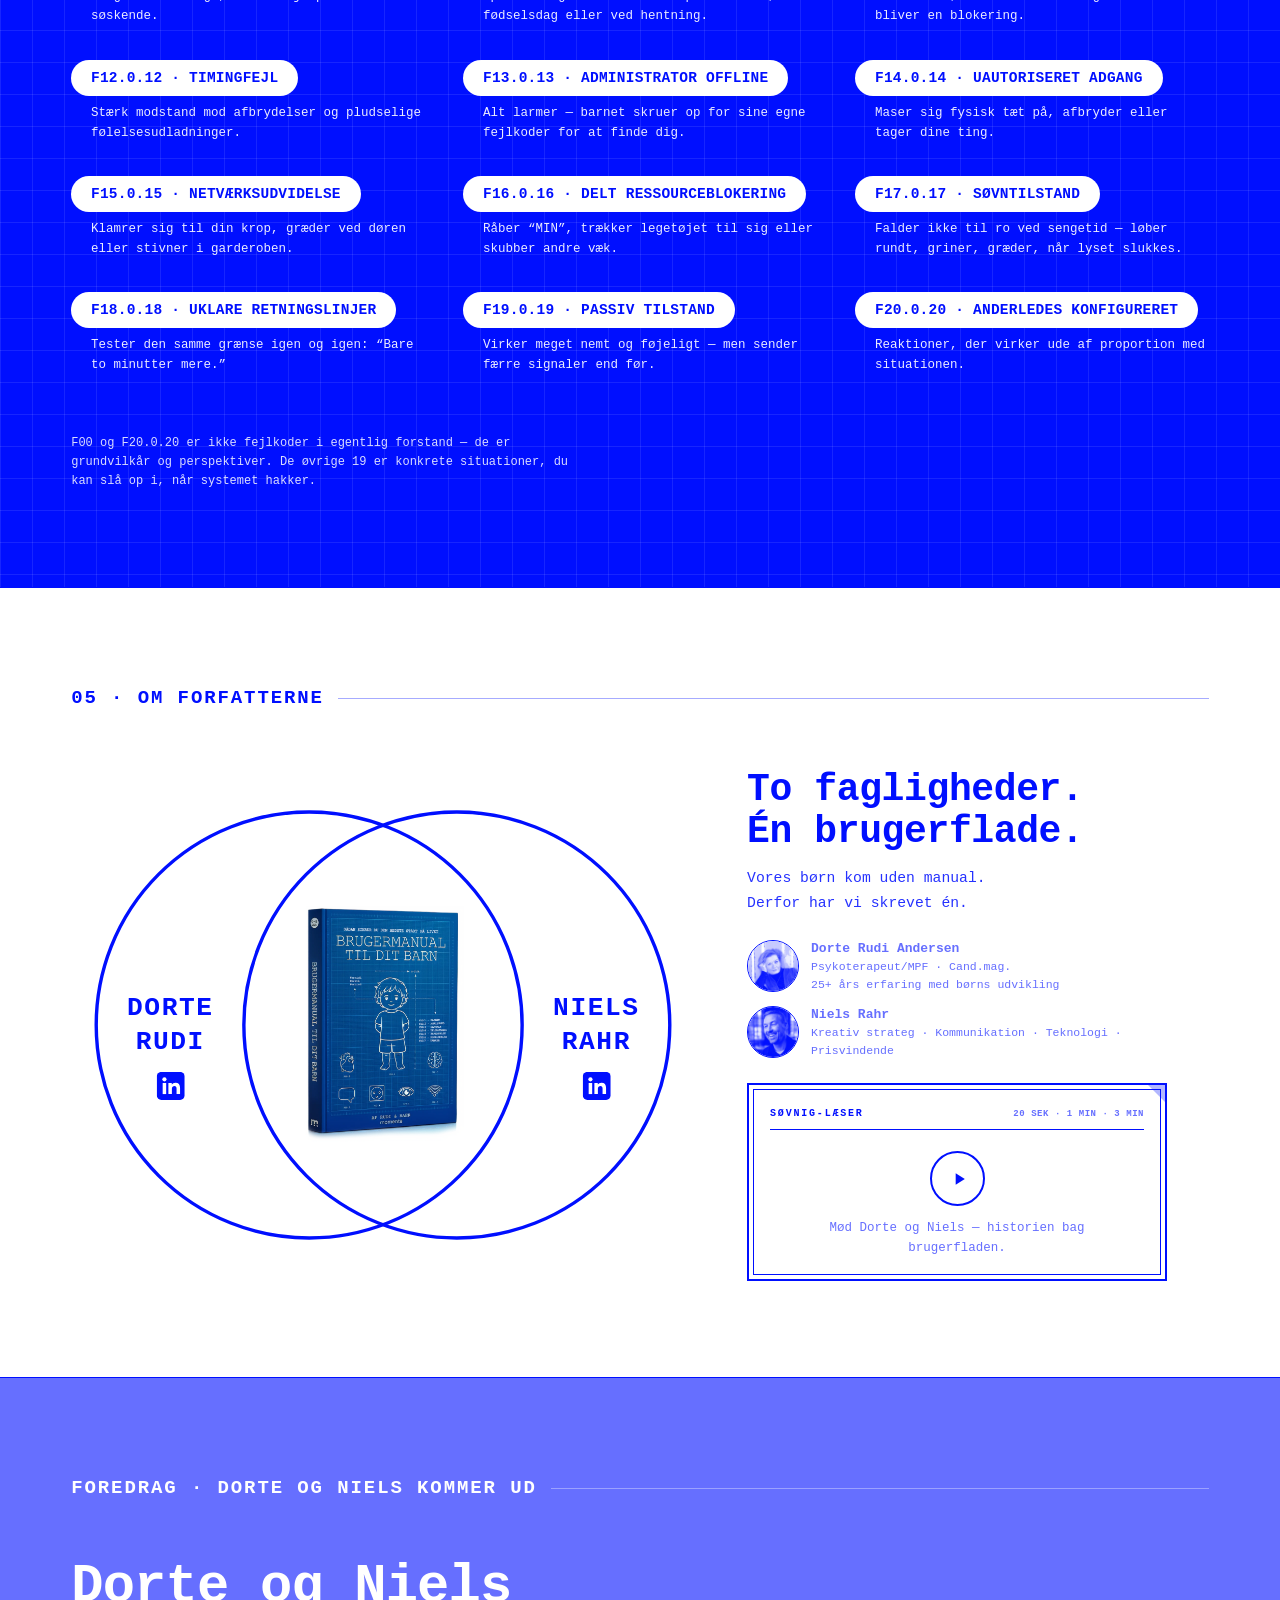
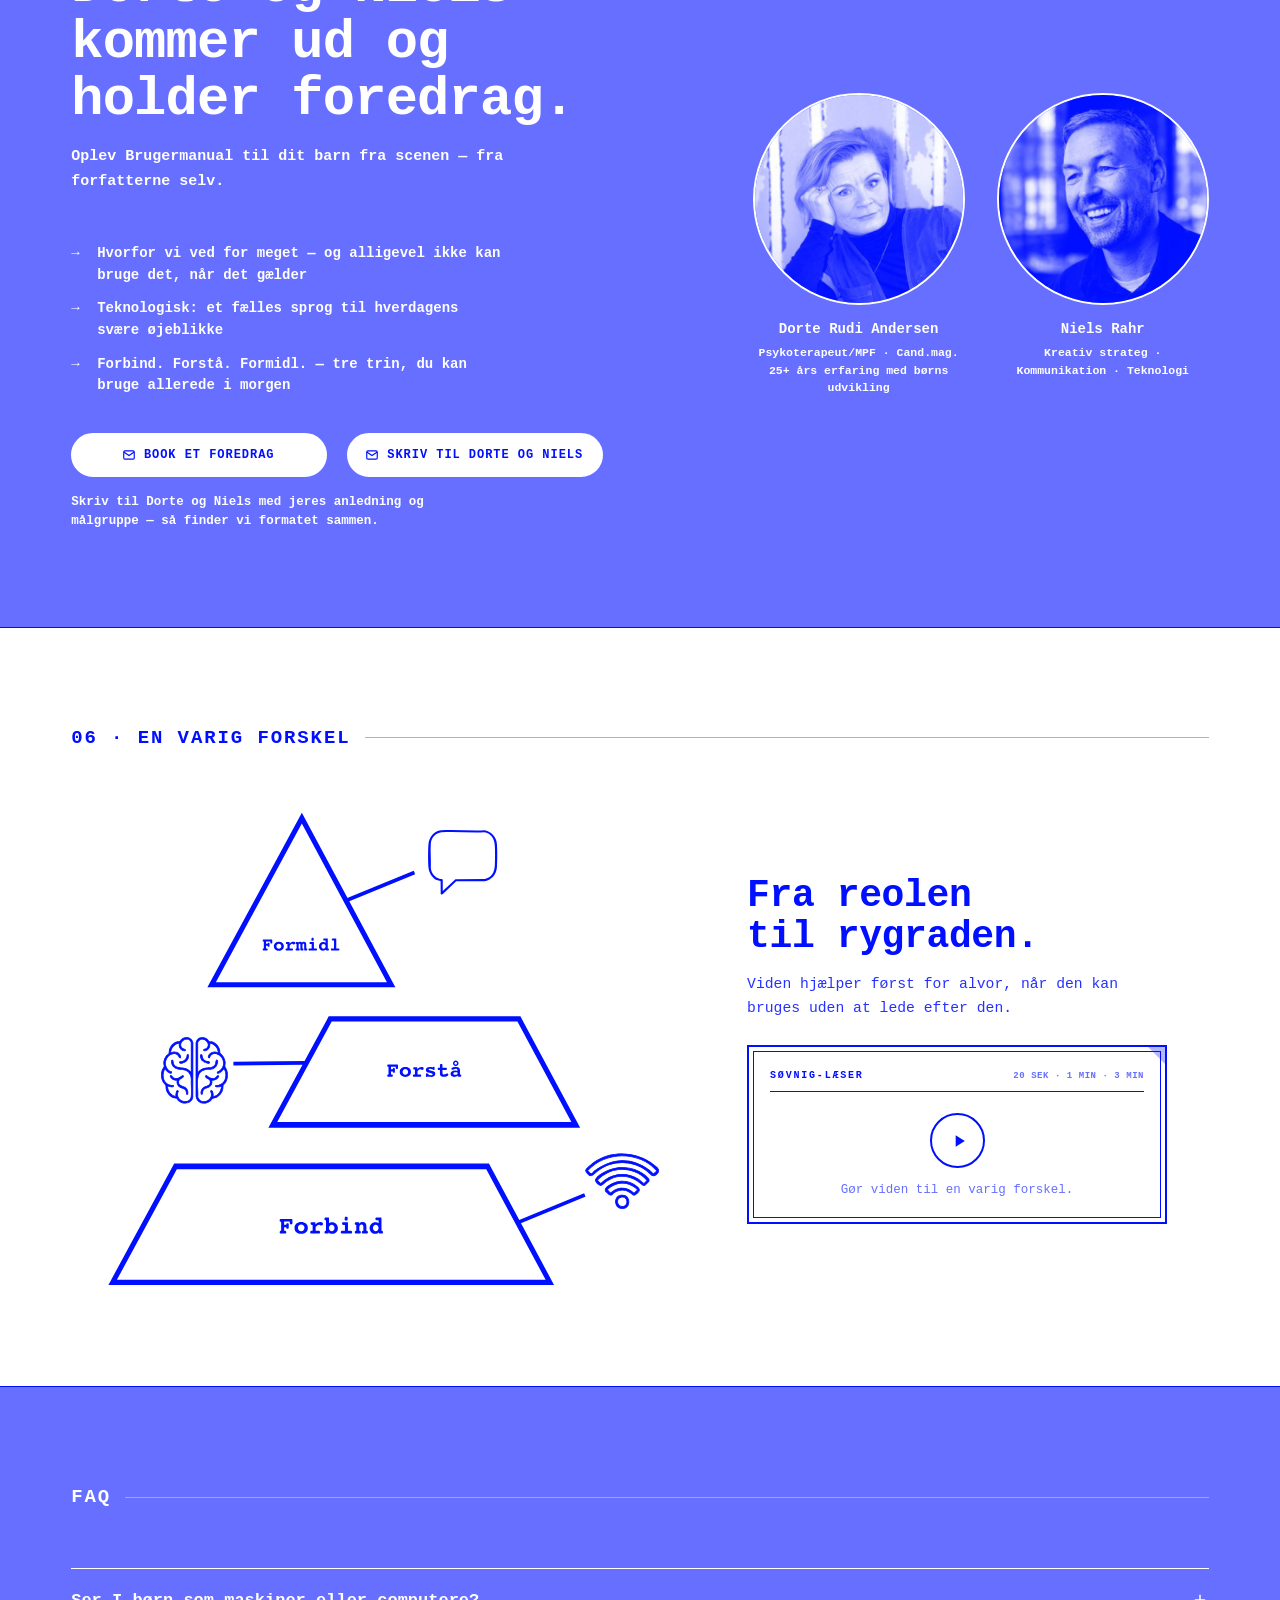
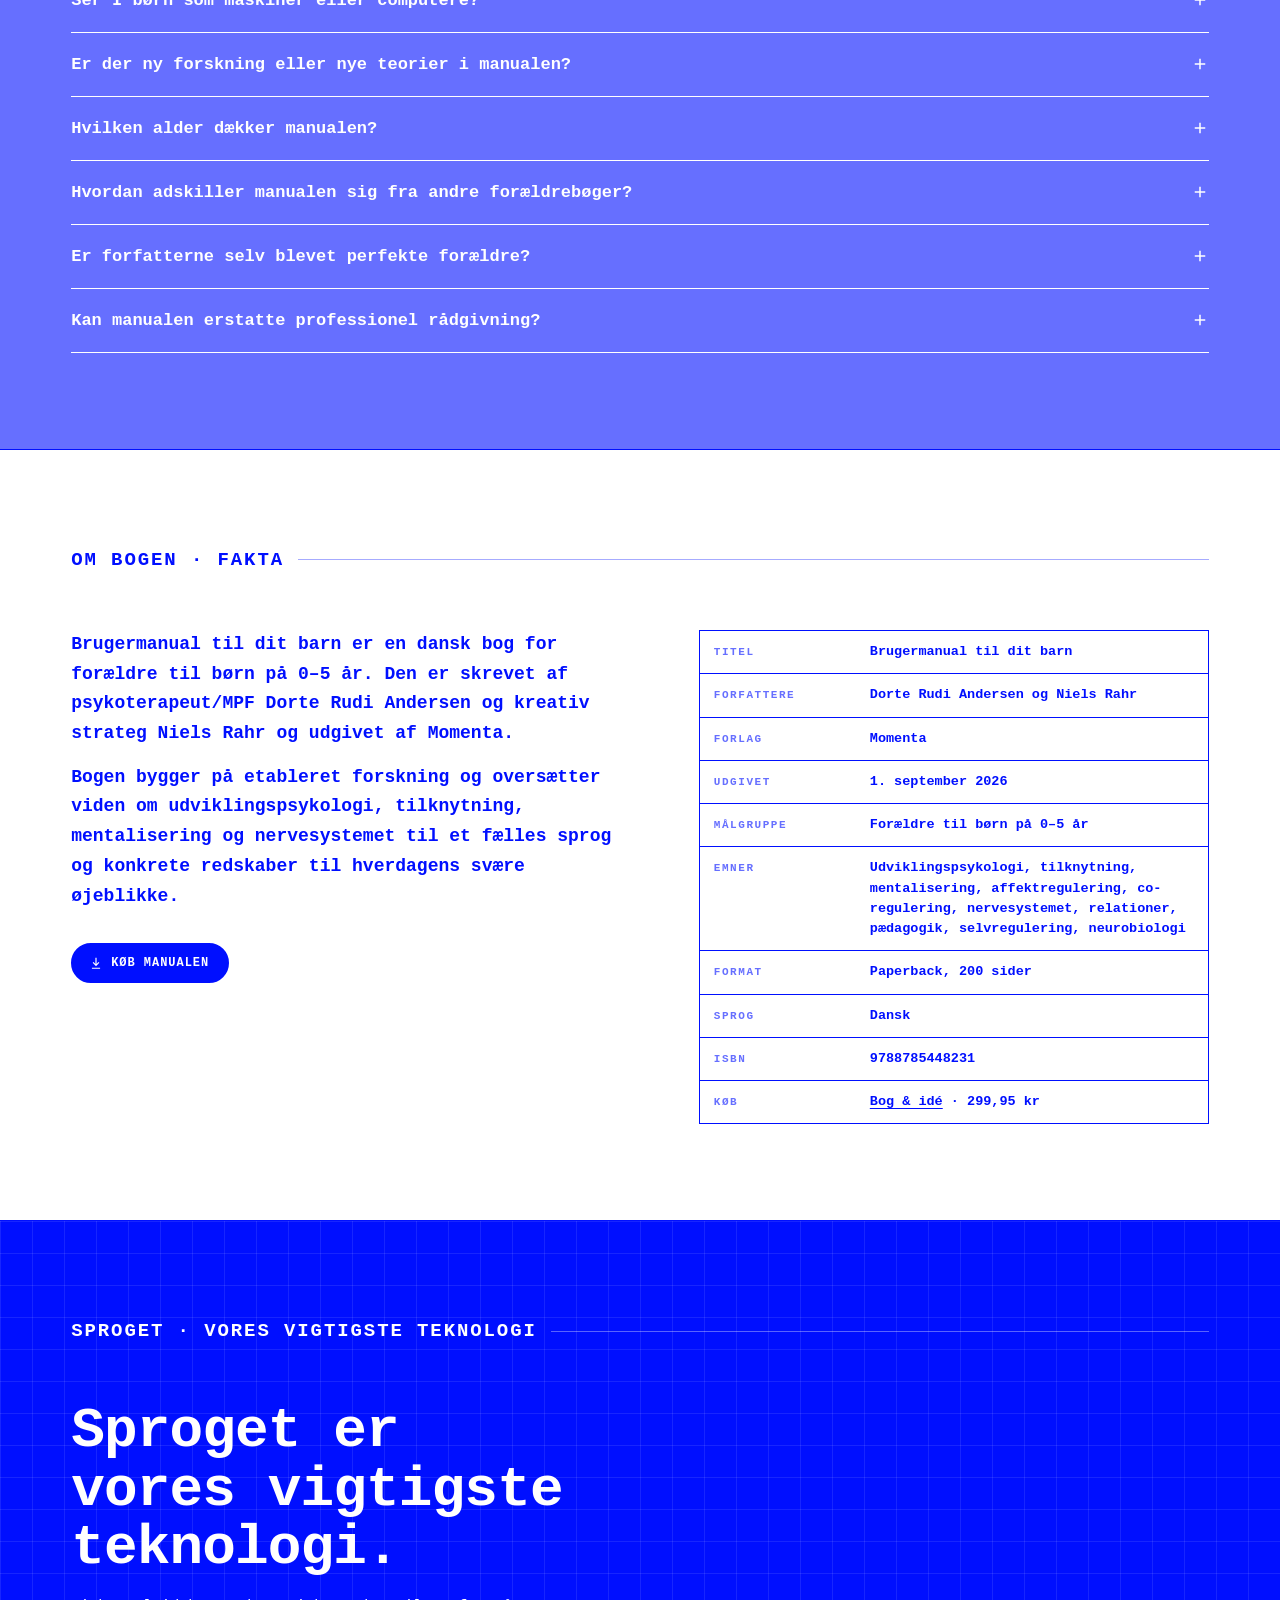
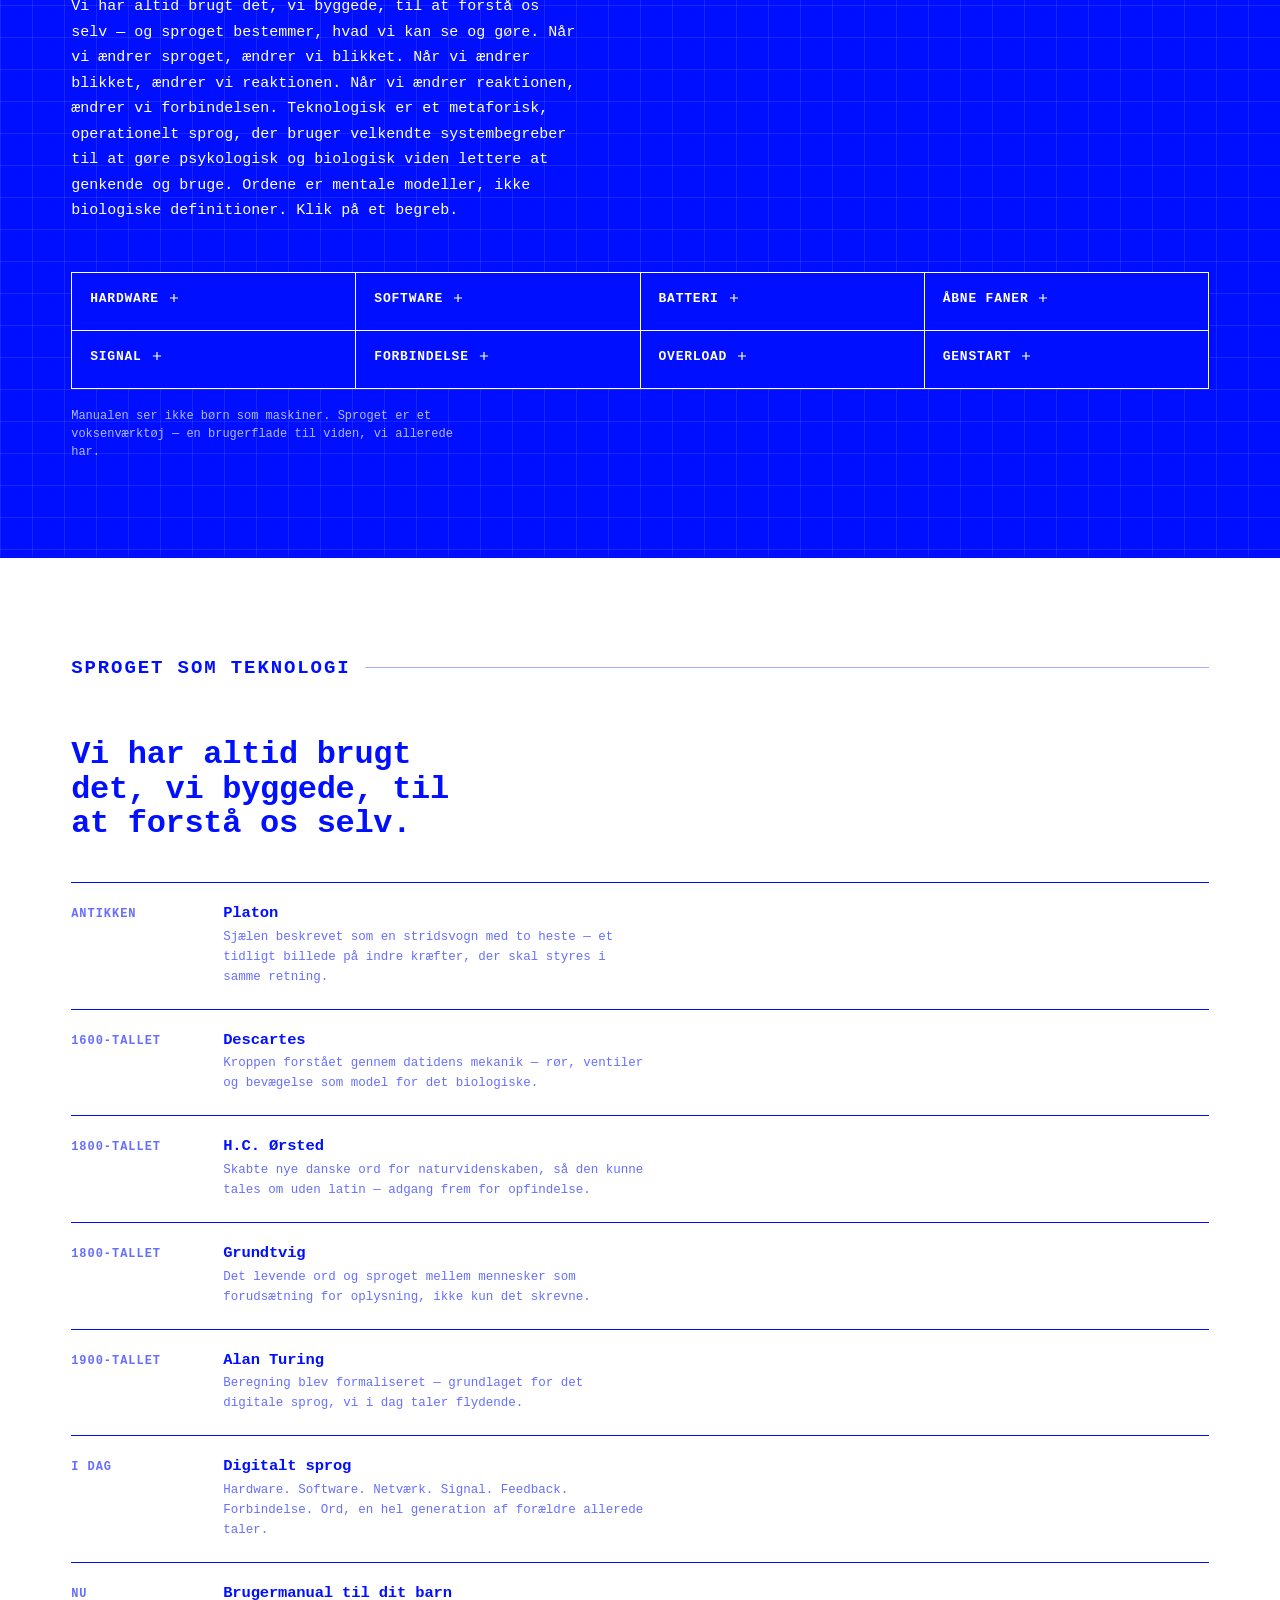
==== commit 7fc45c7a: "Hero: 'EN HELT NY BRUGERFLADE TIL VERDENS VIGTIGSTE OPGAVE' Co-Authored-By: Claude Sonnet 5.5 <norep" ====
--- a/index.html
+++ b/index.html
@@ -624,7 +624,7 @@
   }
   /* sogemaskiner og AI: synlige bogfakta + h1 */
   .sr-only{ position:absolute; width:1px; height:1px; margin:-1px; padding:0; overflow:hidden; clip:rect(0 0 0 0); white-space:nowrap; border:0; }
-  h1.hero-tagline{ margin:0; }
+  h1.hero-tagline{ margin:0; text-transform:uppercase; }
   .facts-grid{ display:grid; grid-template-columns:minmax(0,1.05fr) minmax(0,.95fr); gap:clamp(28px,5vw,64px); align-items:start; }
   @media (max-width:860px){ .facts-grid{ grid-template-columns:1fr; } }
   .facts-lead{ font-size:clamp(15px,1.5vw,18px); line-height:1.65; font-weight:700; max-width:50ch; }
@@ -721,7 +721,7 @@
 <header class="hero-quotes" id="citater">
   <div class="wrap">
     <div class="hero-pack">
-      <h1 class="hero-tagline"><span class="sr-only">Brugermanual til dit barn – </span>En ny brugerflade til et bedre forældreskab</h1>
+      <h1 class="hero-tagline"><span class="sr-only">Brugermanual til dit barn – </span>En helt ny brugerflade til verdens vigtigste opgave</h1>
       <a href="https://www.bog-ide.dk/products/brugermanual-til-dit-barn-dorte-rudi-og-niels-rahr-haeftet-3466682" target="_blank" rel="noopener noreferrer" aria-label="Køb Brugermanual til dit barn">
         <img src="assets/cover/packshot-forside.webp" srcset="assets/cover/packshot-forside-640.webp 640w, assets/cover/packshot-forside.webp 859w" sizes="(max-width:900px) 74vw, 45vw" width="859" height="1265" alt="Brugermanual til dit barn — forsiden af manualen" fetchpriority="high" decoding="async">
       </a>
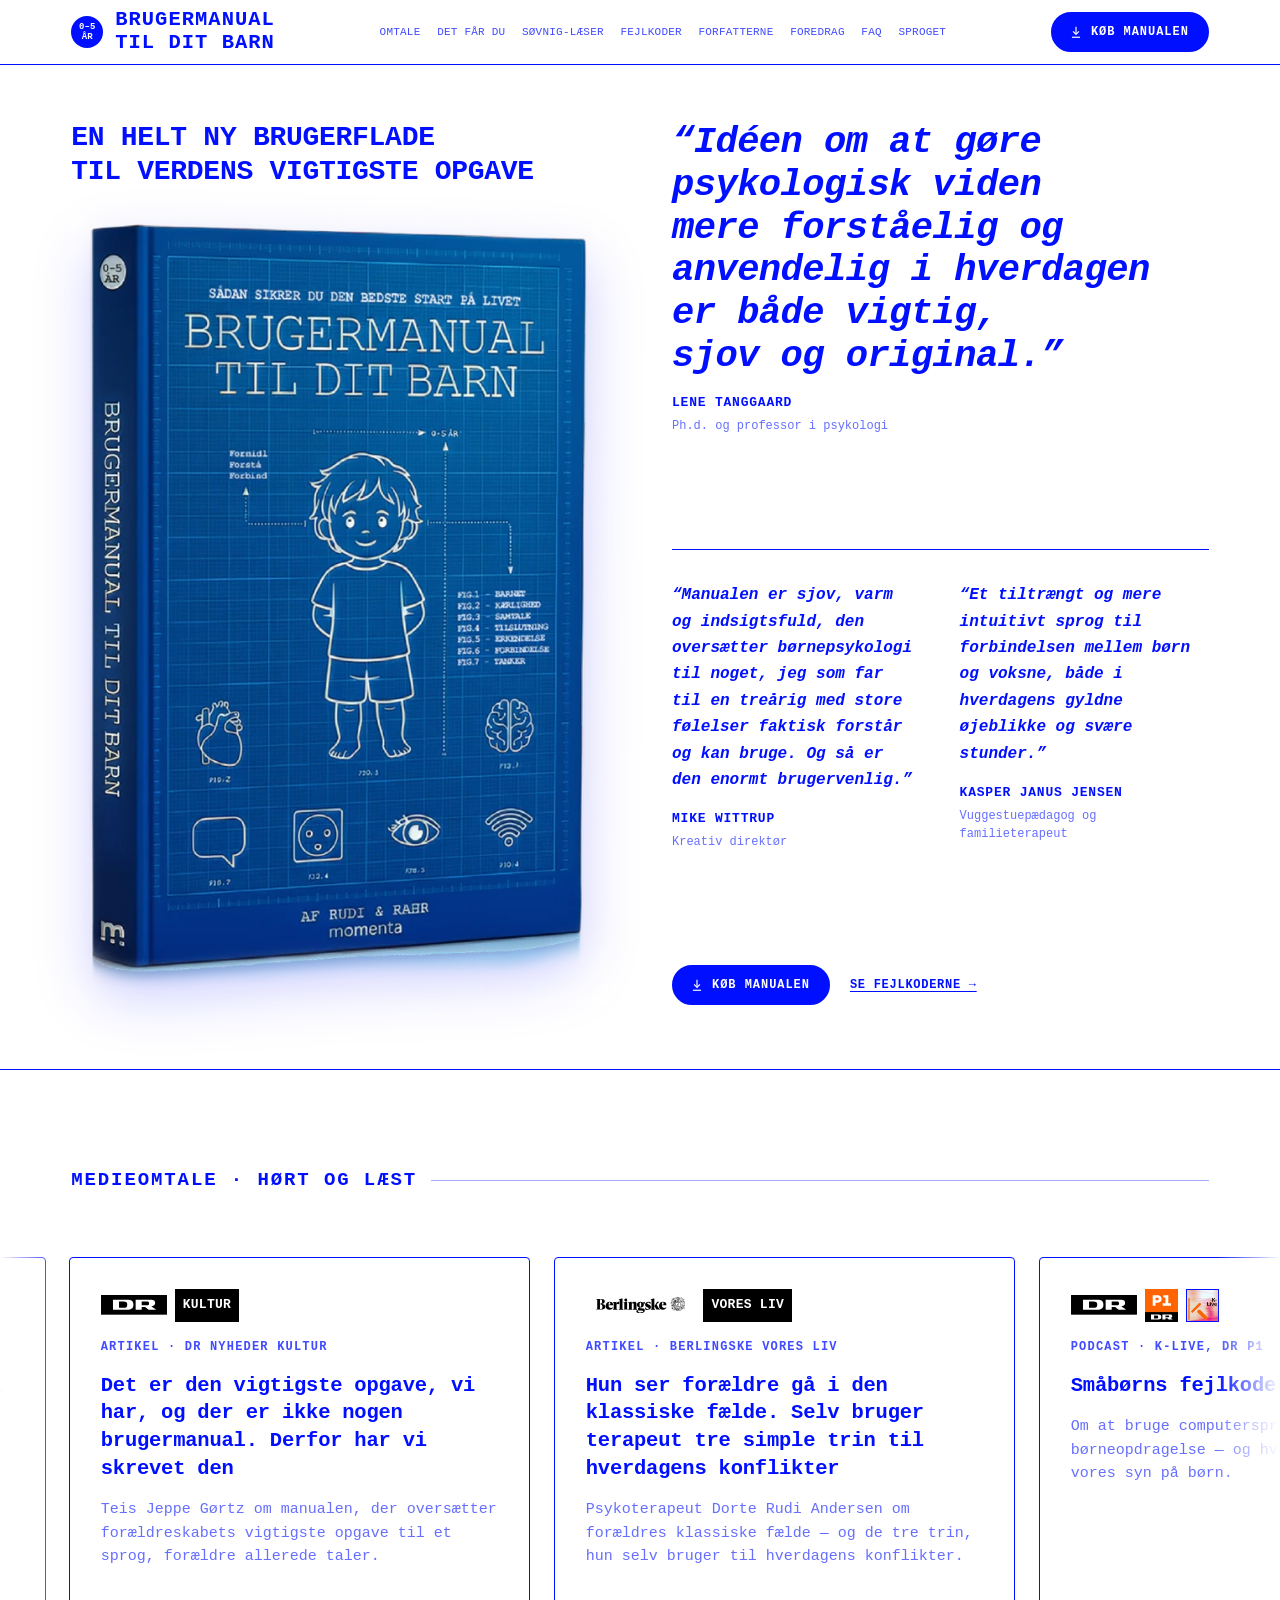
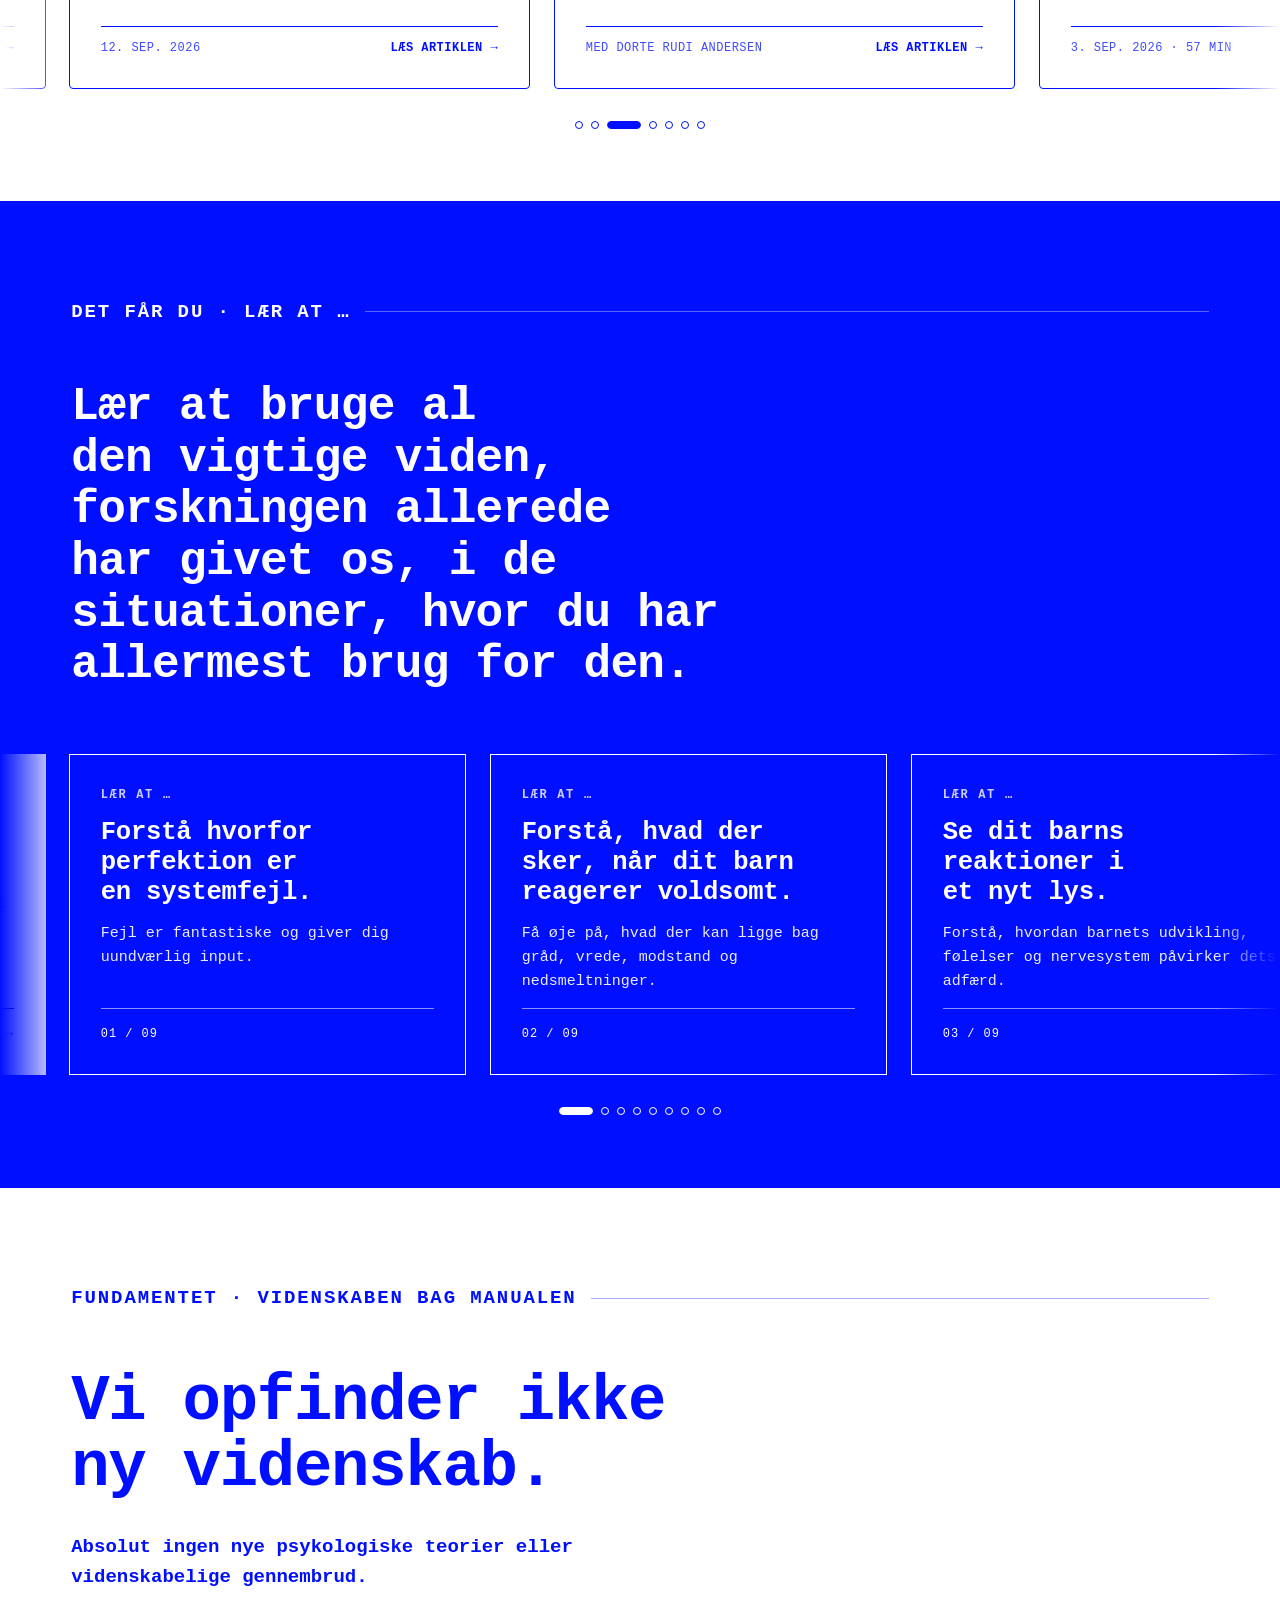
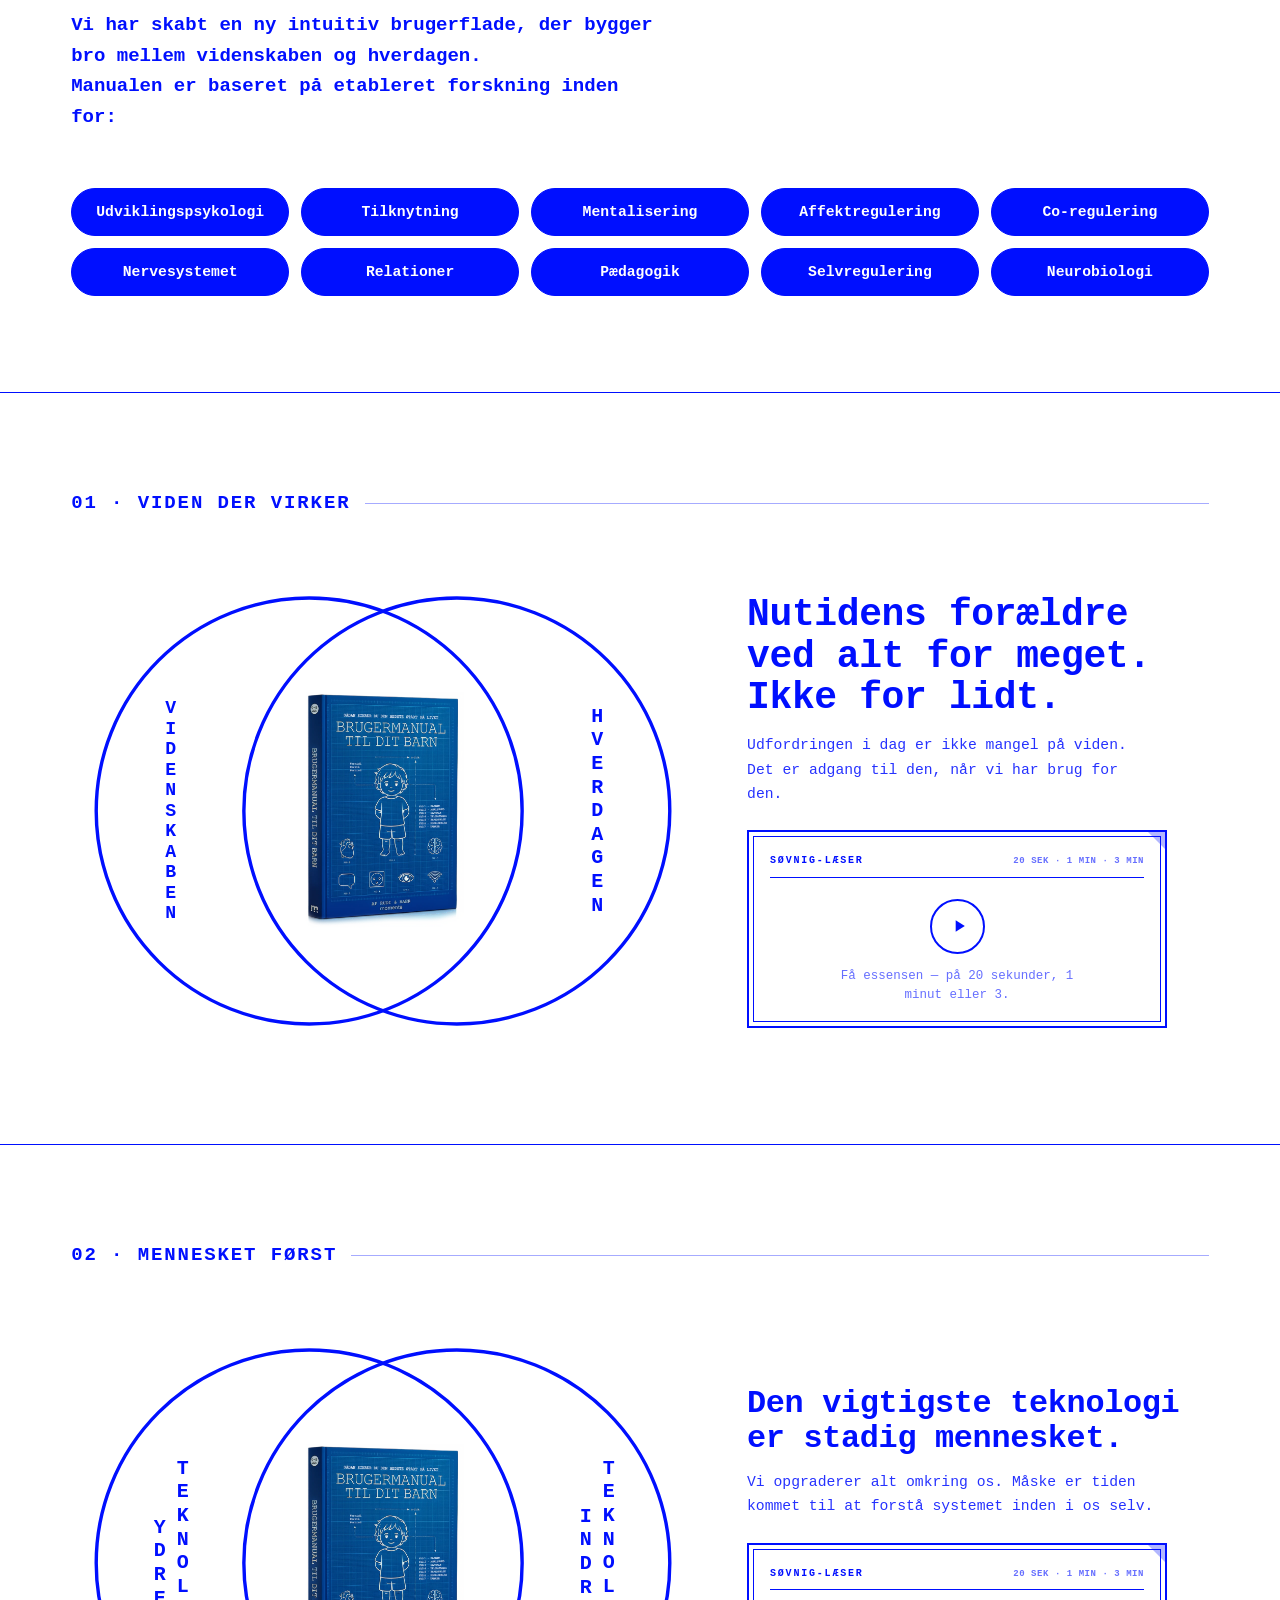
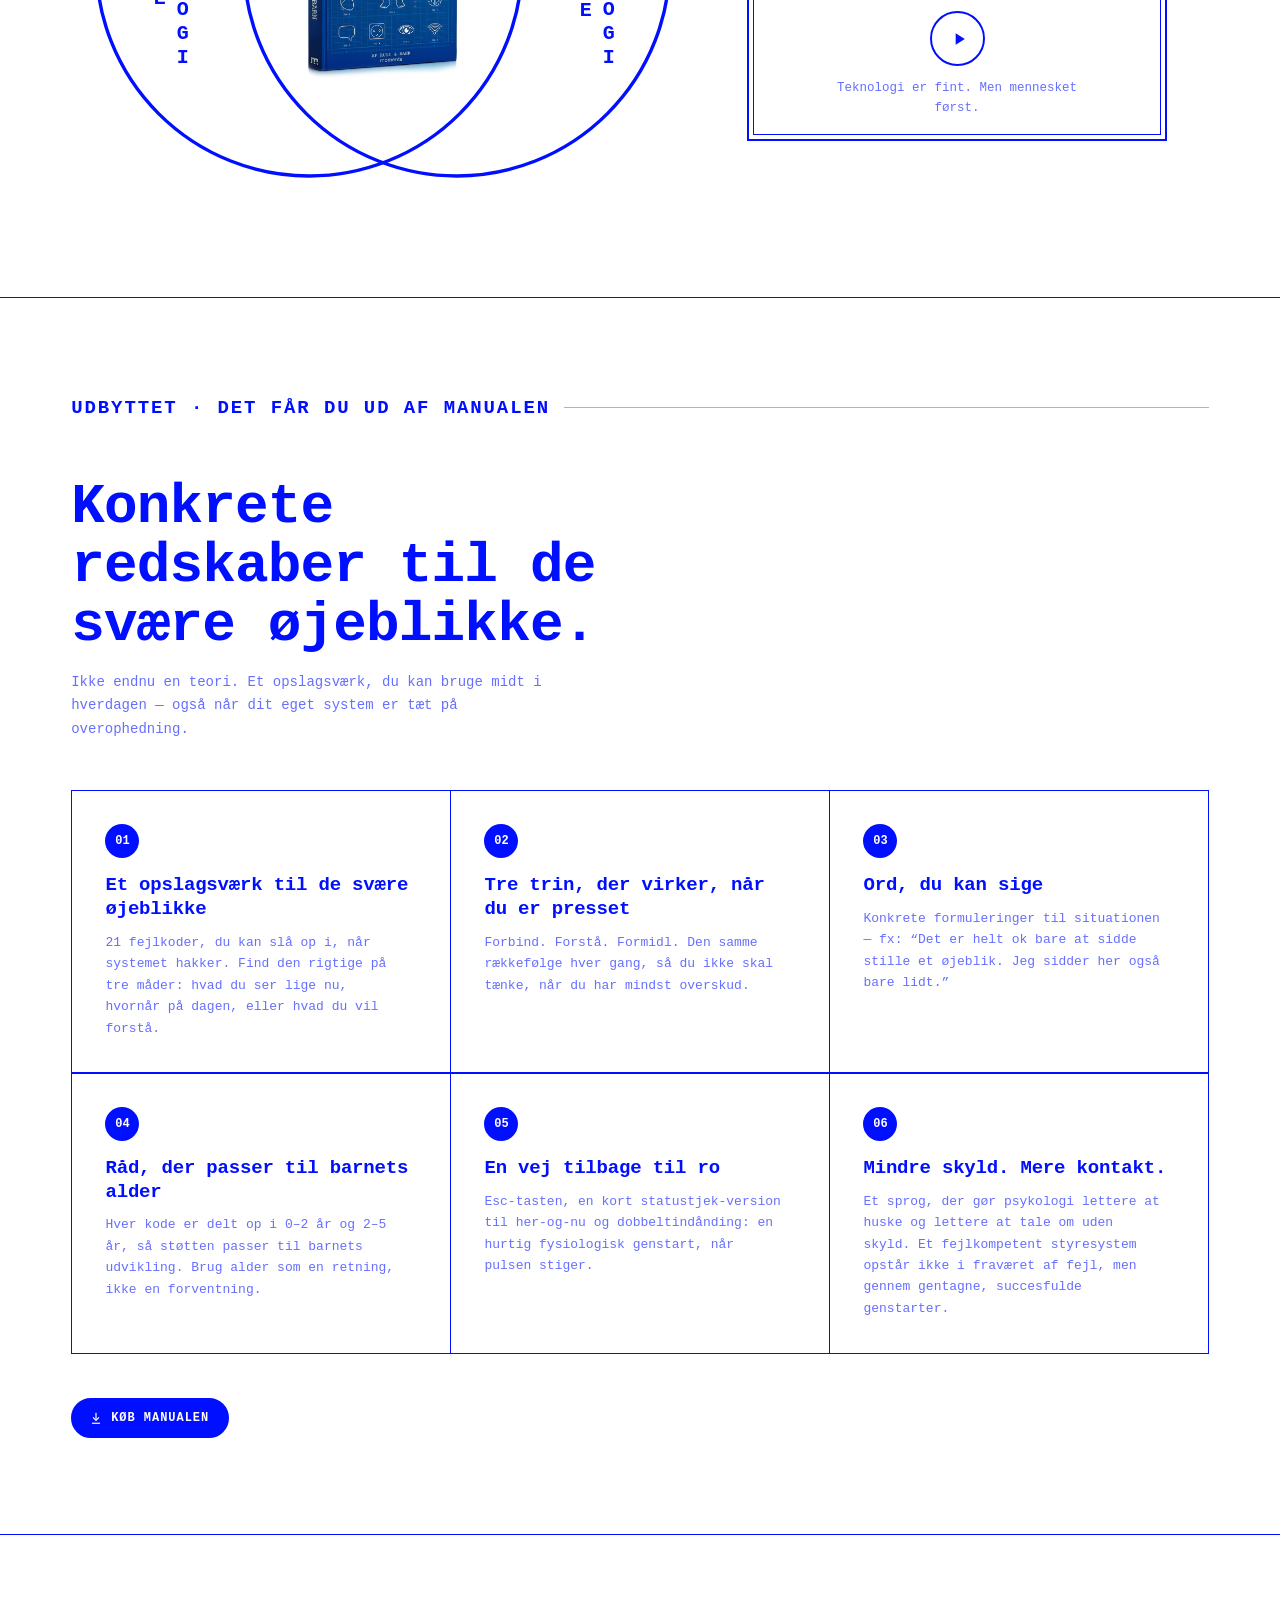
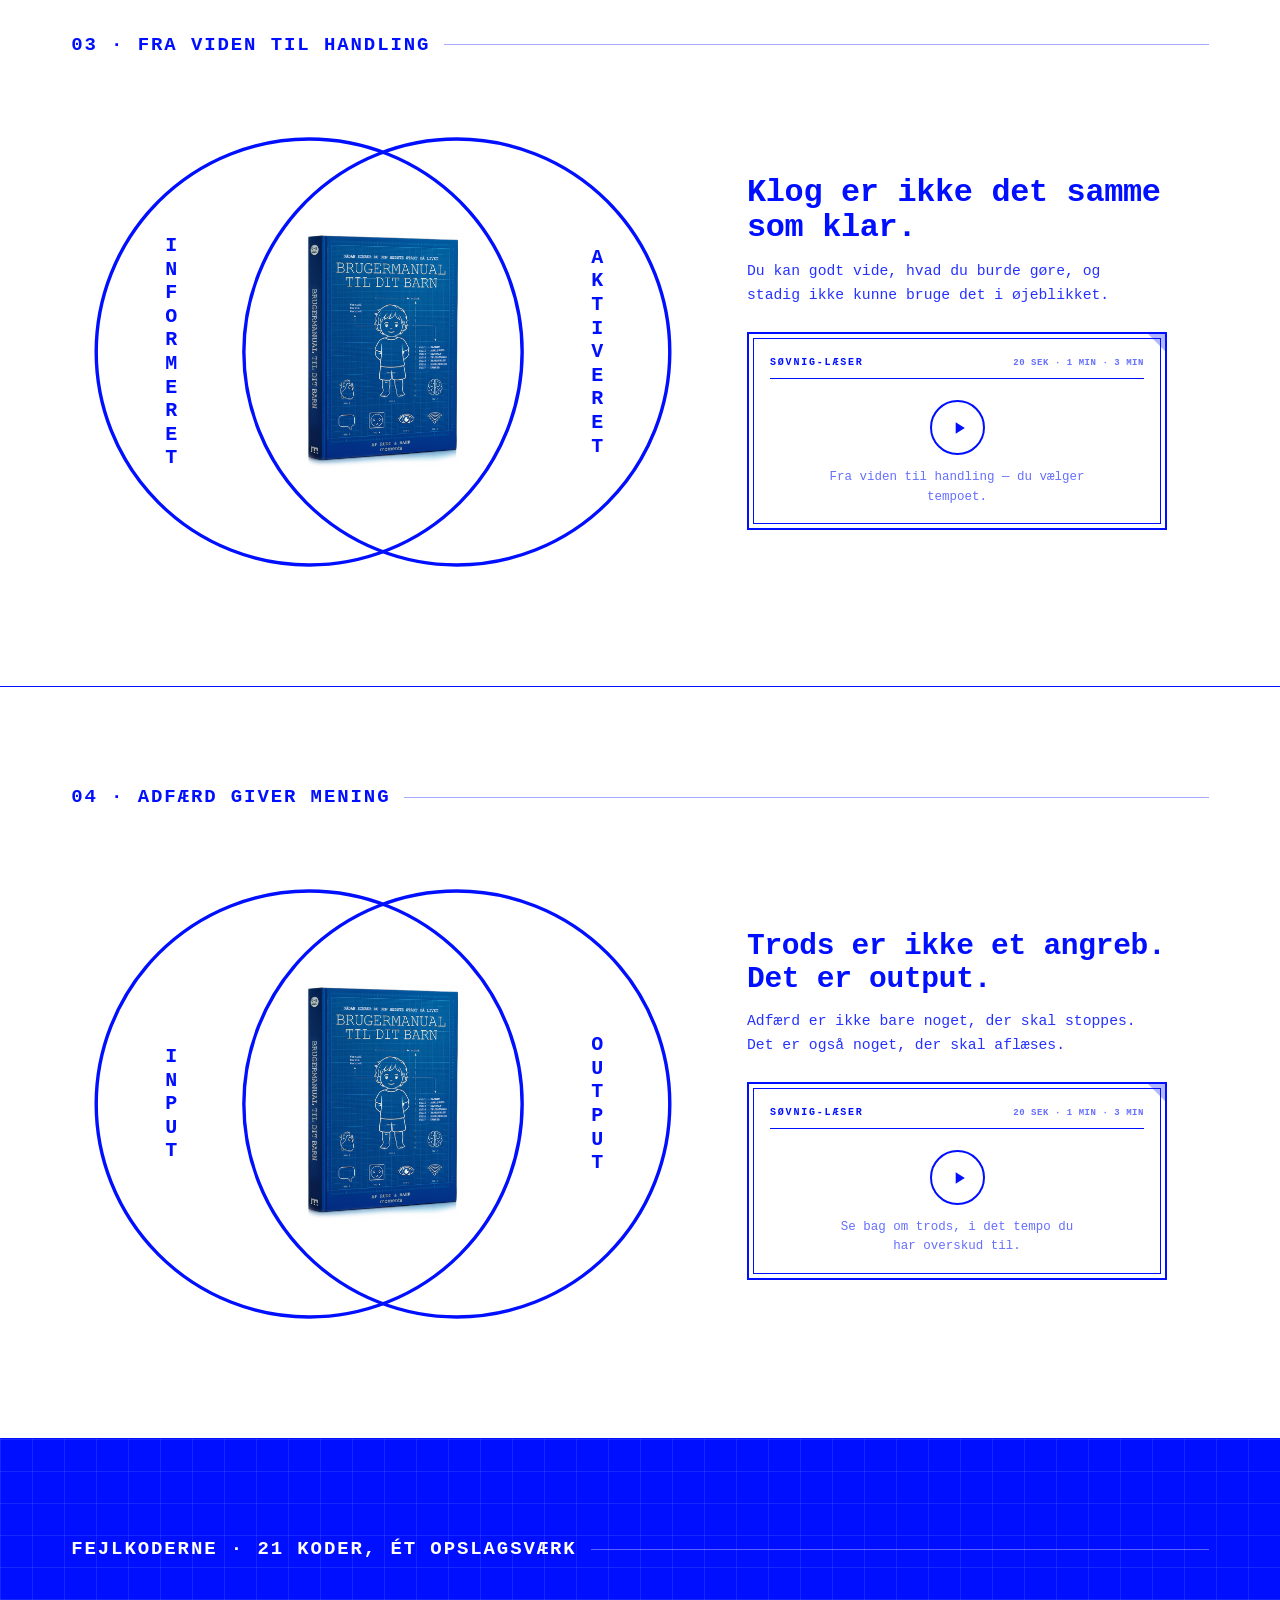
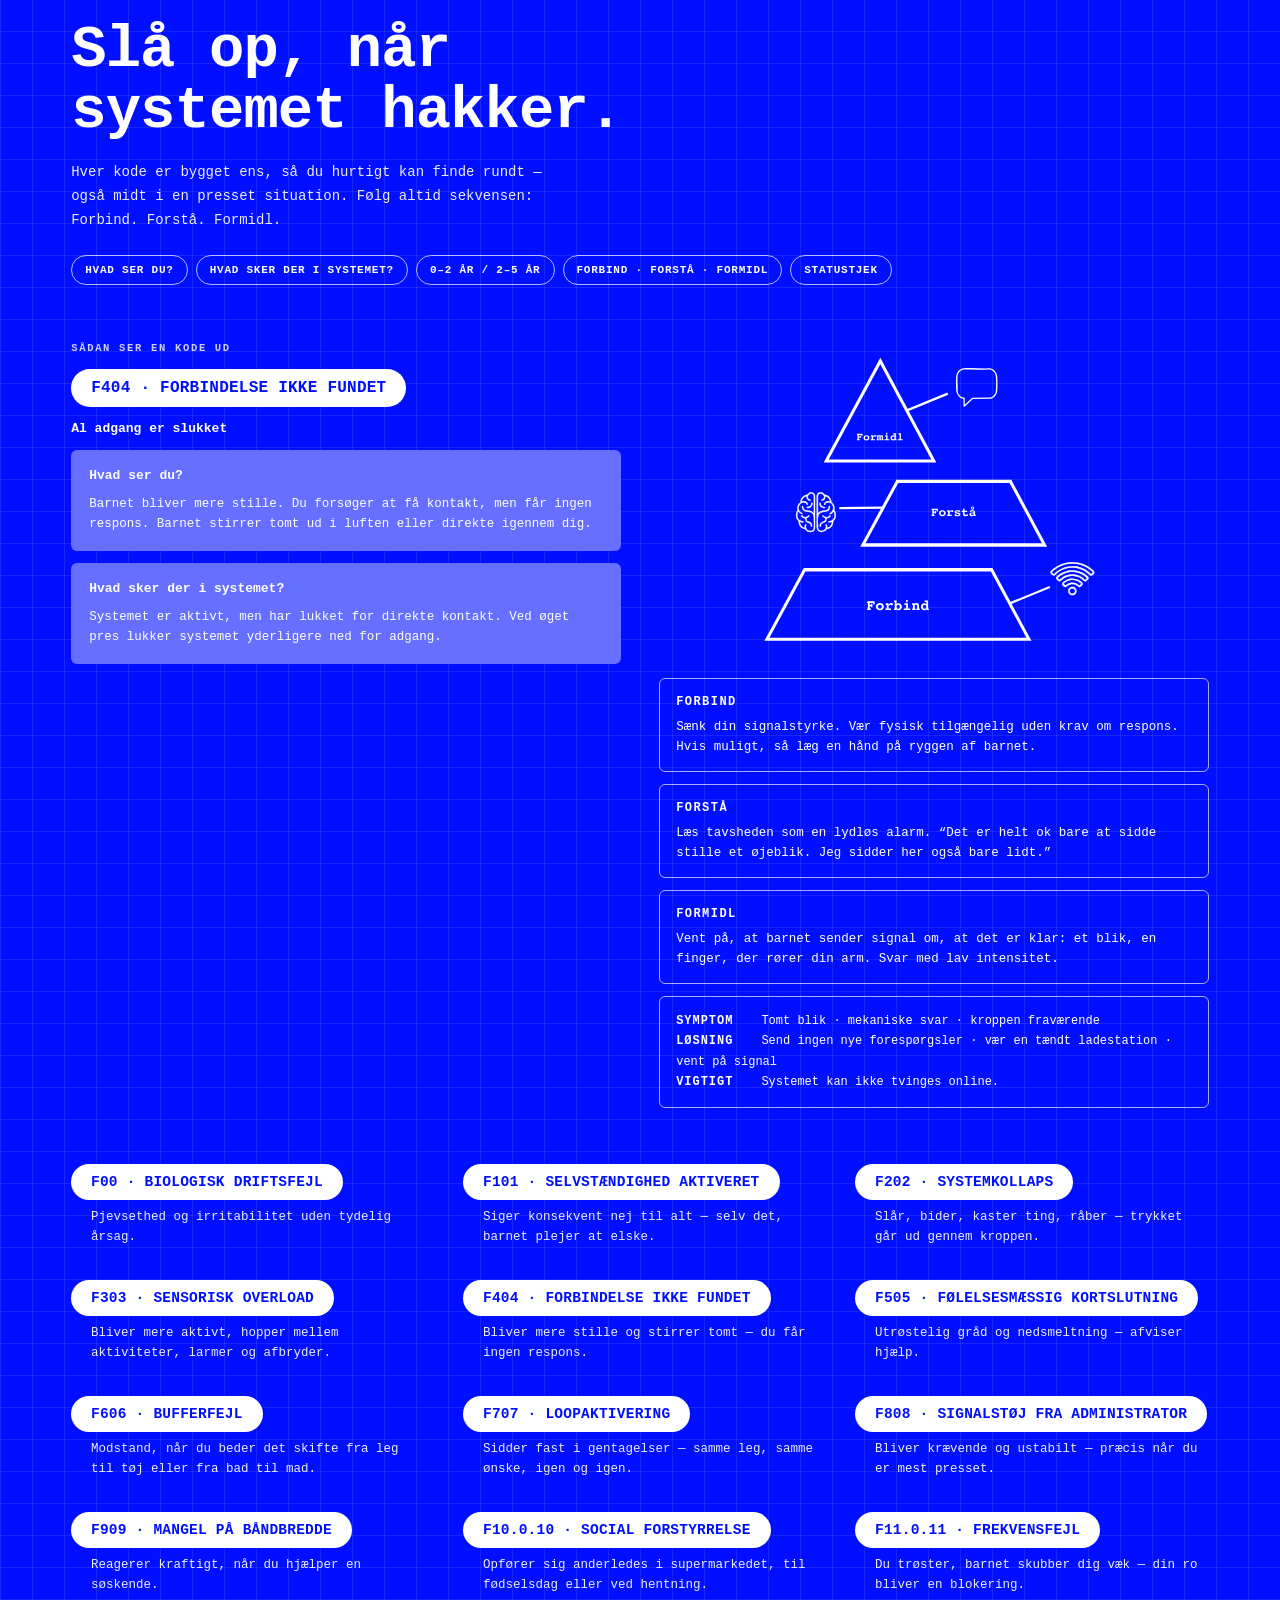
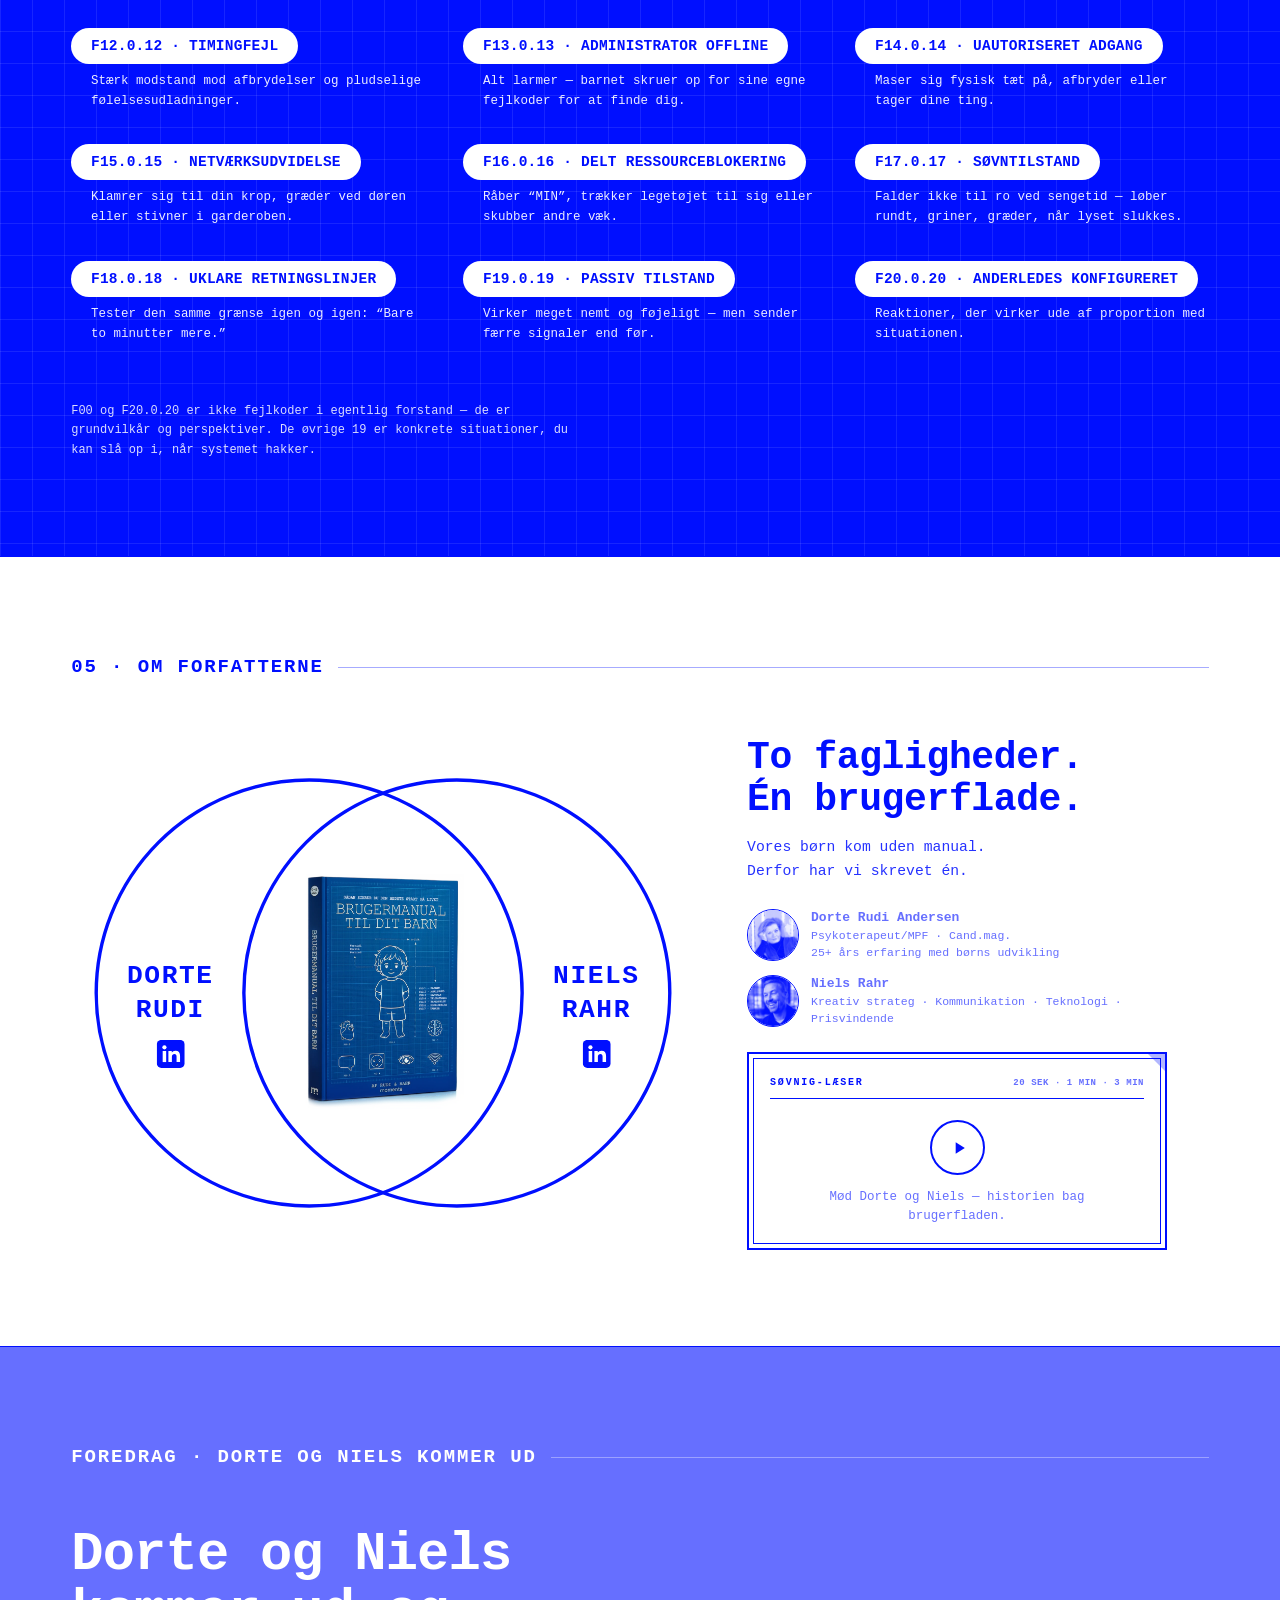
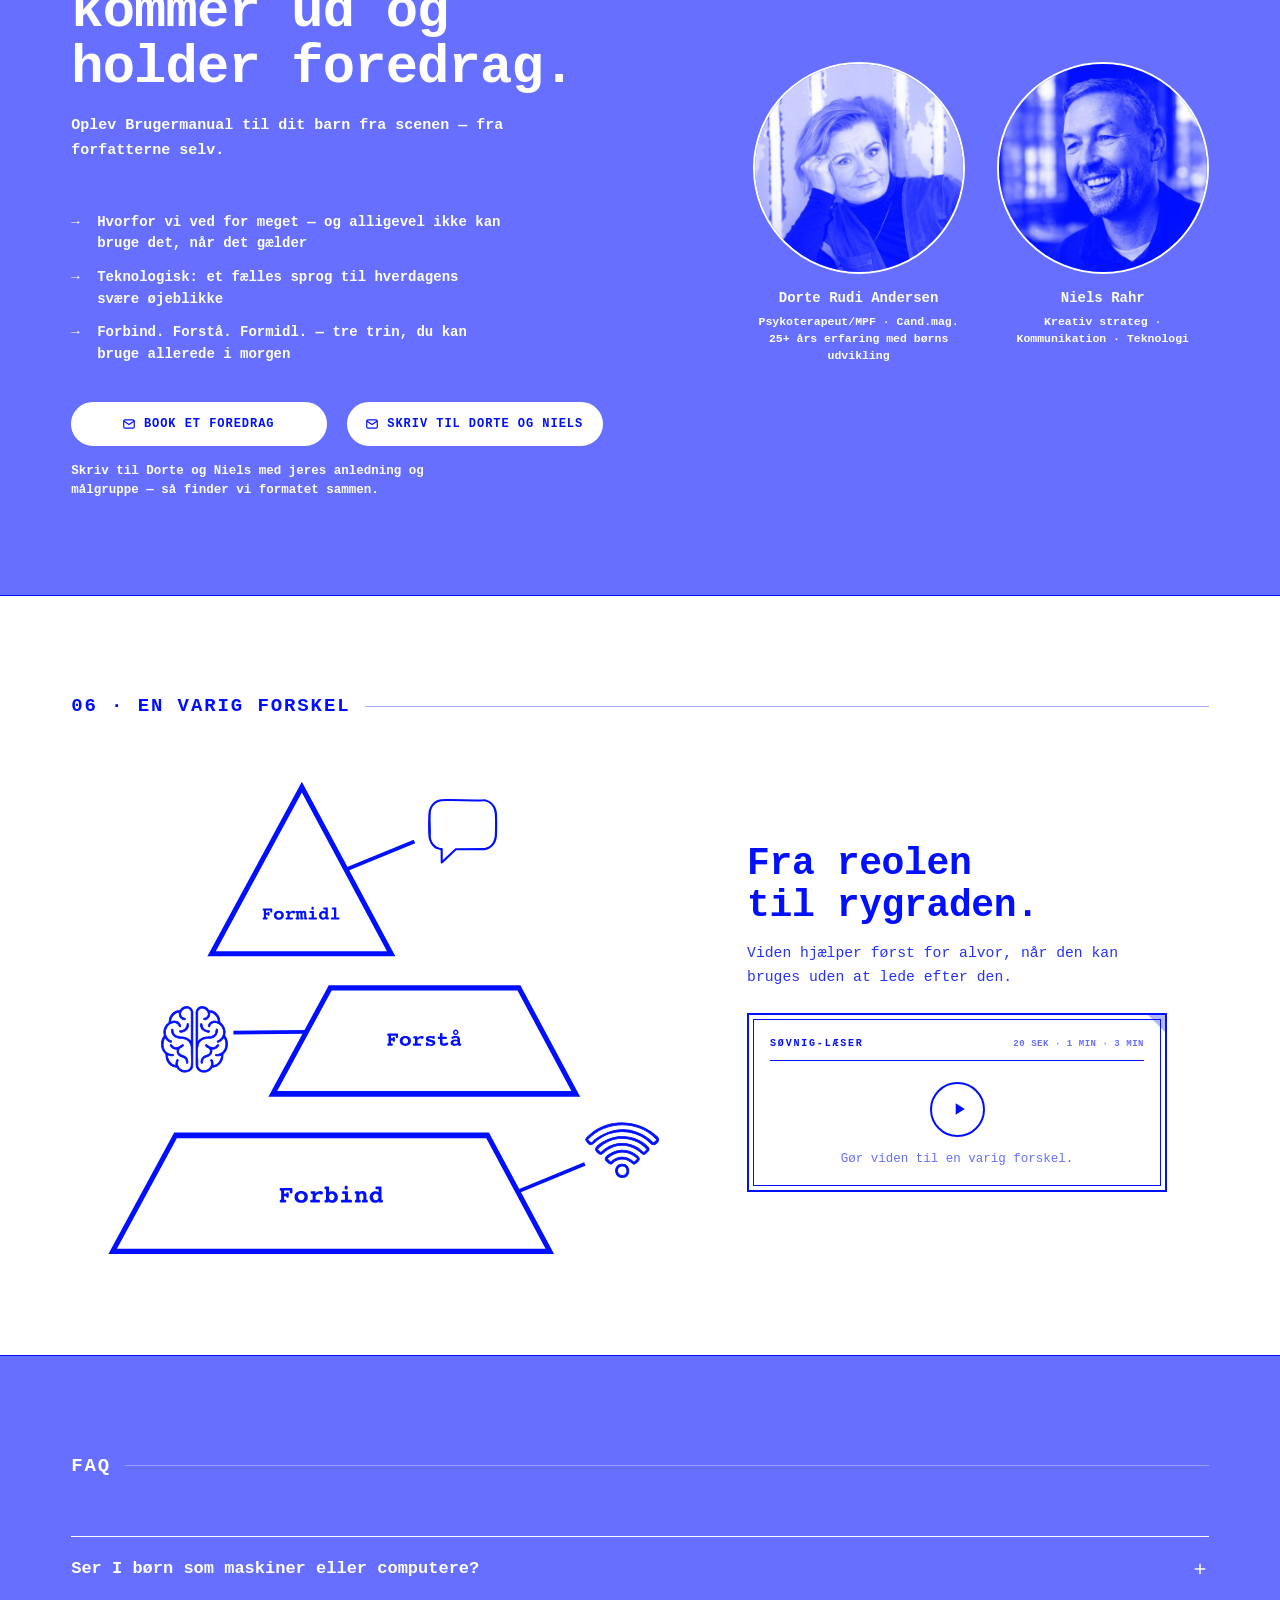
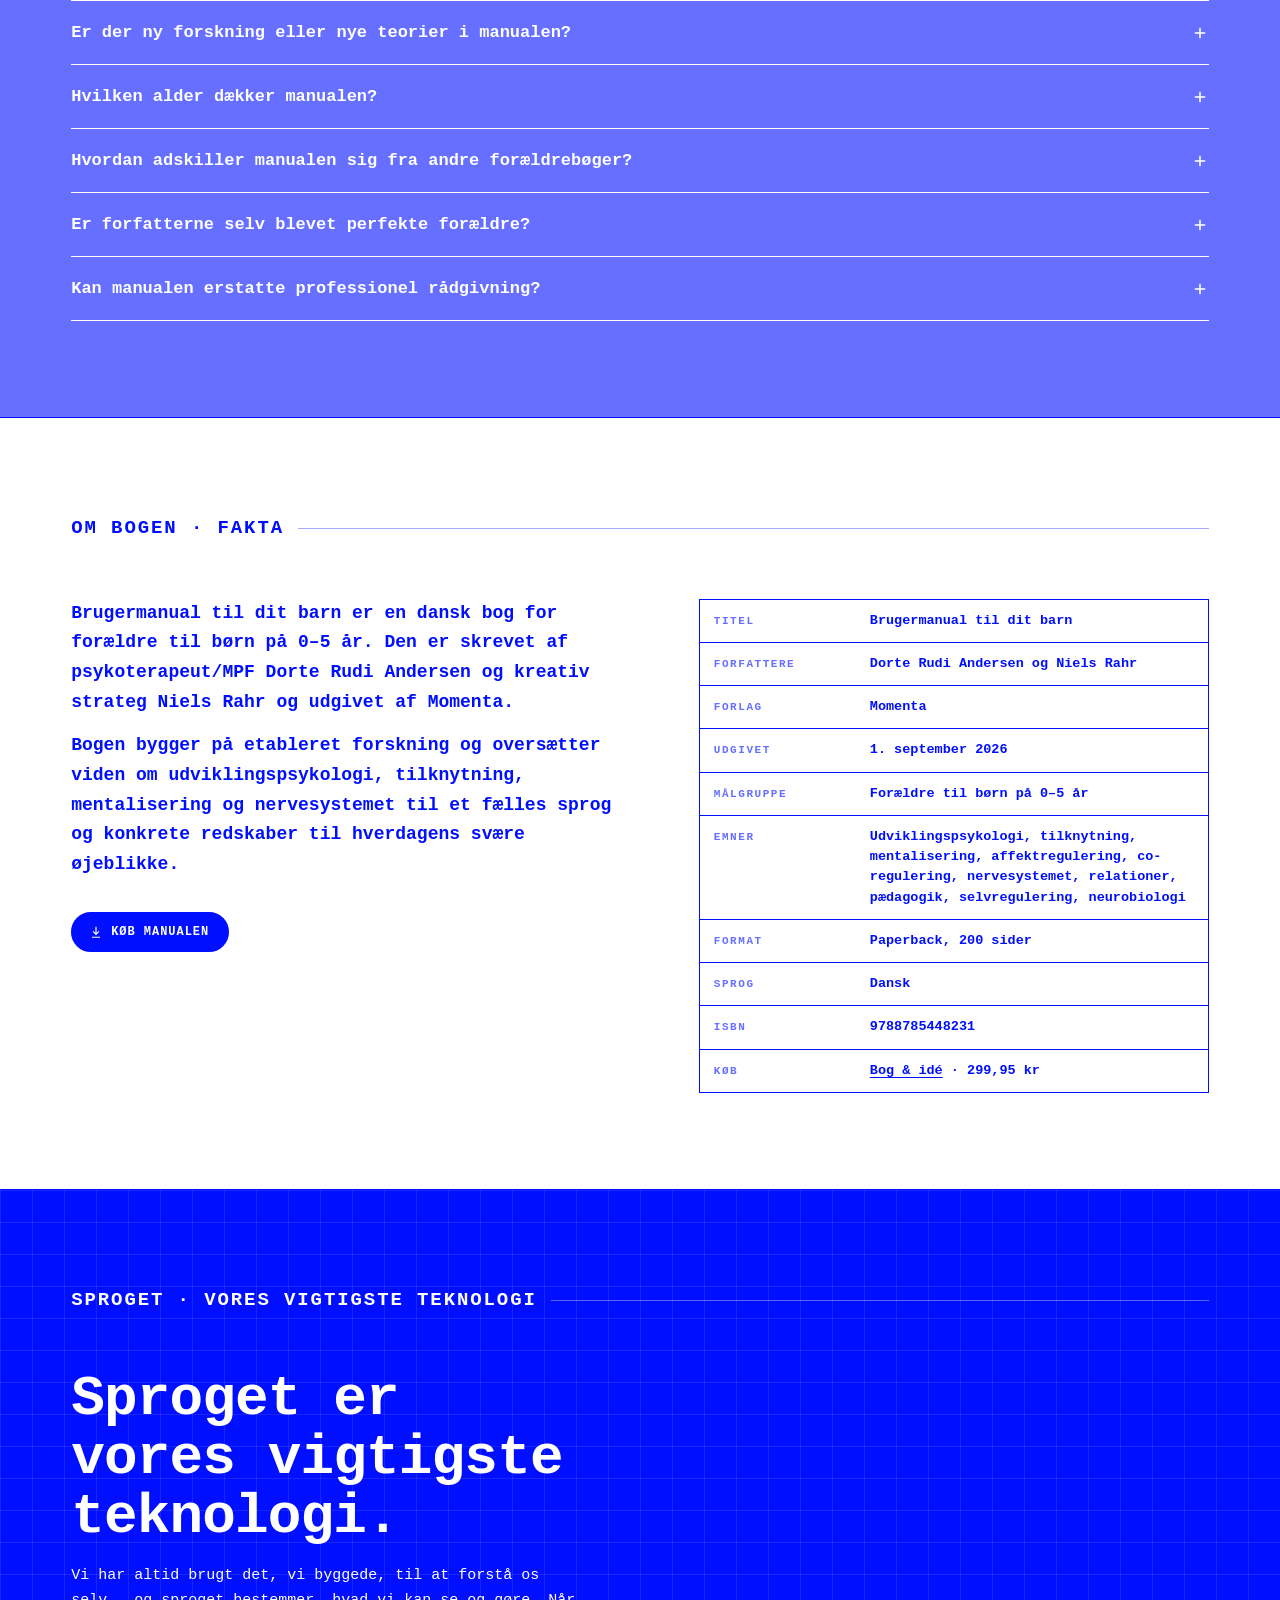
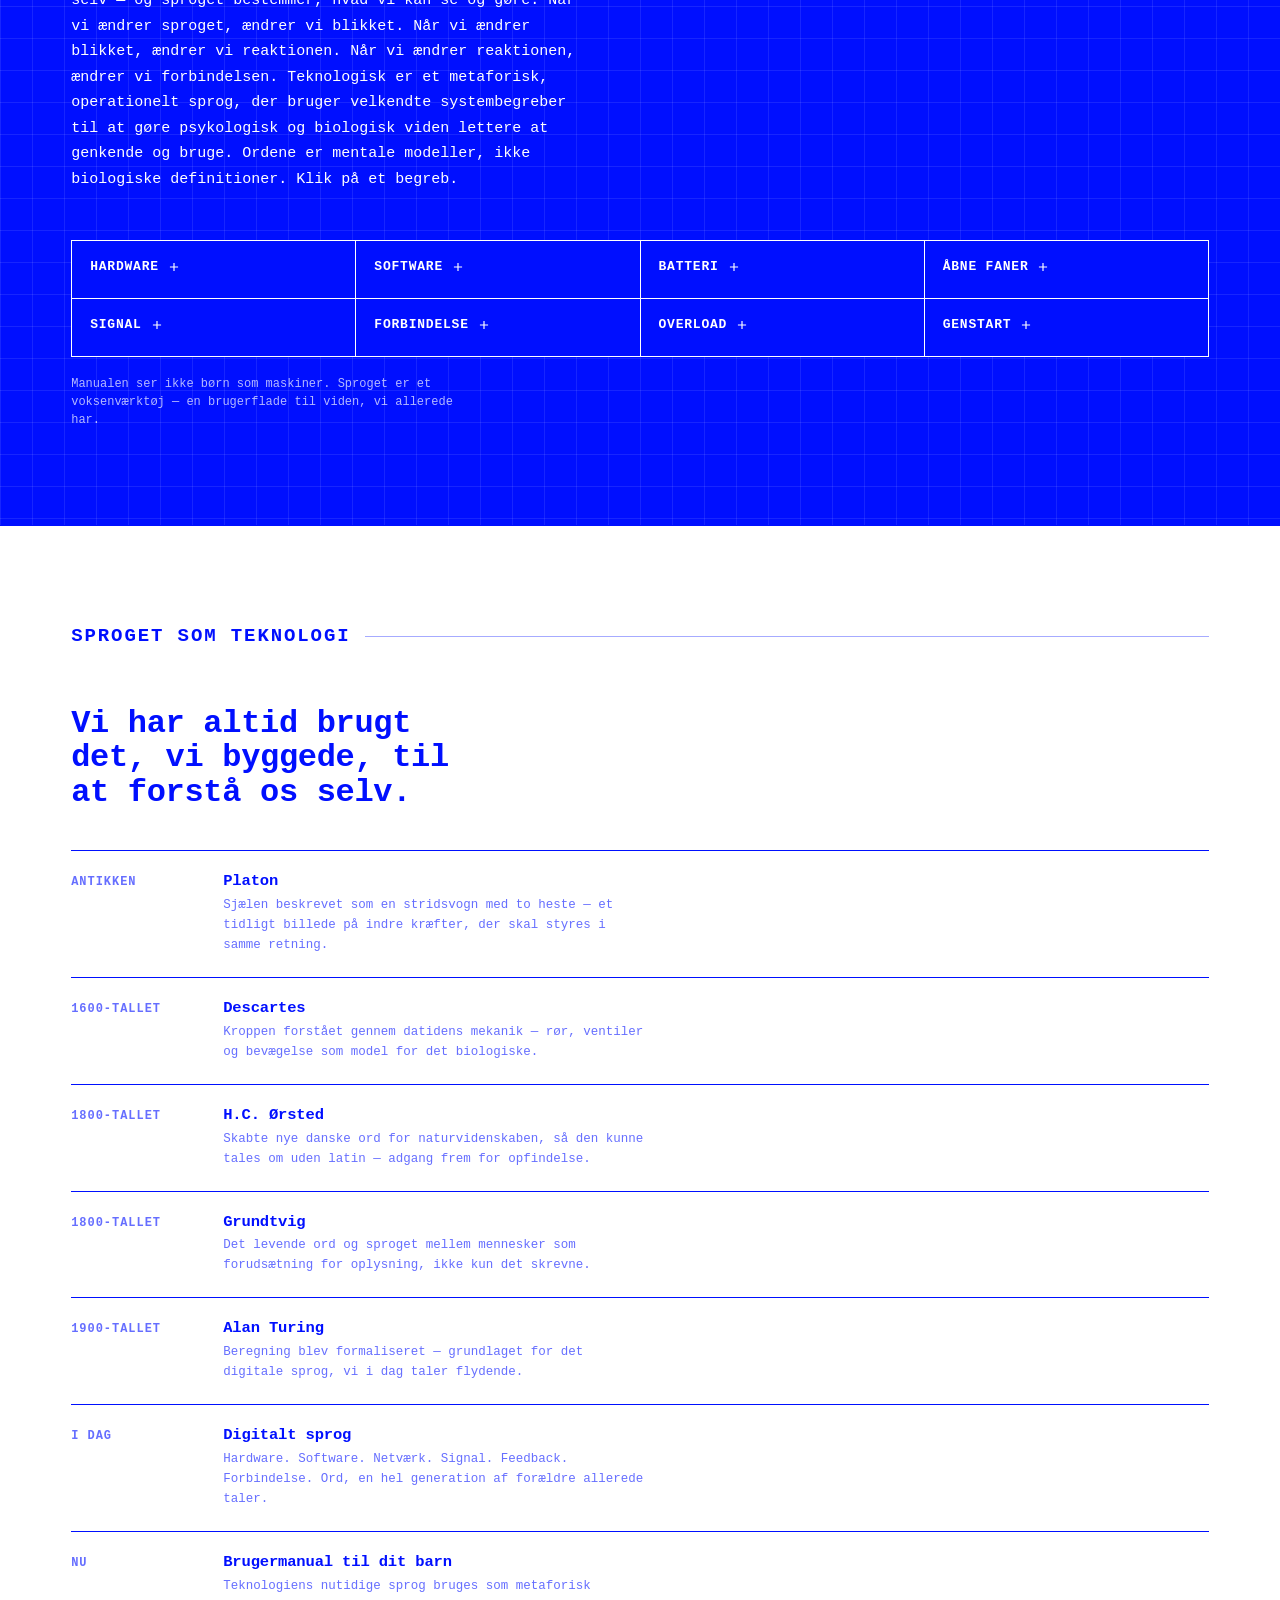
==== commit 6e60849b: "Hero-overskrift: to linjer med bedre orddeling og tilpasset skriftstørrelse Co-Authored-By: Claude S" ====
--- a/index.html
+++ b/index.html
@@ -624,7 +624,9 @@
   }
   /* sogemaskiner og AI: synlige bogfakta + h1 */
   .sr-only{ position:absolute; width:1px; height:1px; margin:-1px; padding:0; overflow:hidden; clip:rect(0 0 0 0); white-space:nowrap; border:0; }
-  h1.hero-tagline{ margin:0; text-transform:uppercase; }
+  h1.hero-tagline{ margin:0; text-transform:uppercase; max-width:none; white-space:nowrap; line-height:1.22; letter-spacing:-.01em; font-size:min(28px,2.5vw); }
+  @media (min-width:1700px){ h1.hero-tagline{ position:static; right:auto; top:auto; width:auto; margin:0; font-size:28px; } }
+  @media (max-width:900px){ h1.hero-tagline{ font-size:min(28px,calc((100vw - 48px) / 17)); } }
   .facts-grid{ display:grid; grid-template-columns:minmax(0,1.05fr) minmax(0,.95fr); gap:clamp(28px,5vw,64px); align-items:start; }
   @media (max-width:860px){ .facts-grid{ grid-template-columns:1fr; } }
   .facts-lead{ font-size:clamp(15px,1.5vw,18px); line-height:1.65; font-weight:700; max-width:50ch; }
@@ -721,7 +723,7 @@
 <header class="hero-quotes" id="citater">
   <div class="wrap">
     <div class="hero-pack">
-      <h1 class="hero-tagline"><span class="sr-only">Brugermanual til dit barn – </span>En helt ny brugerflade til verdens vigtigste opgave</h1>
+      <h1 class="hero-tagline"><span class="sr-only">Brugermanual til dit barn – </span>En helt ny brugerflade<br>til verdens vigtigste opgave</h1>
       <a href="https://www.bog-ide.dk/products/brugermanual-til-dit-barn-dorte-rudi-og-niels-rahr-haeftet-3466682" target="_blank" rel="noopener noreferrer" aria-label="Køb Brugermanual til dit barn">
         <img src="assets/cover/packshot-forside.webp" srcset="assets/cover/packshot-forside-640.webp 640w, assets/cover/packshot-forside.webp 859w" sizes="(max-width:900px) 74vw, 45vw" width="859" height="1265" alt="Brugermanual til dit barn — forsiden af manualen" fetchpriority="high" decoding="async">
       </a>
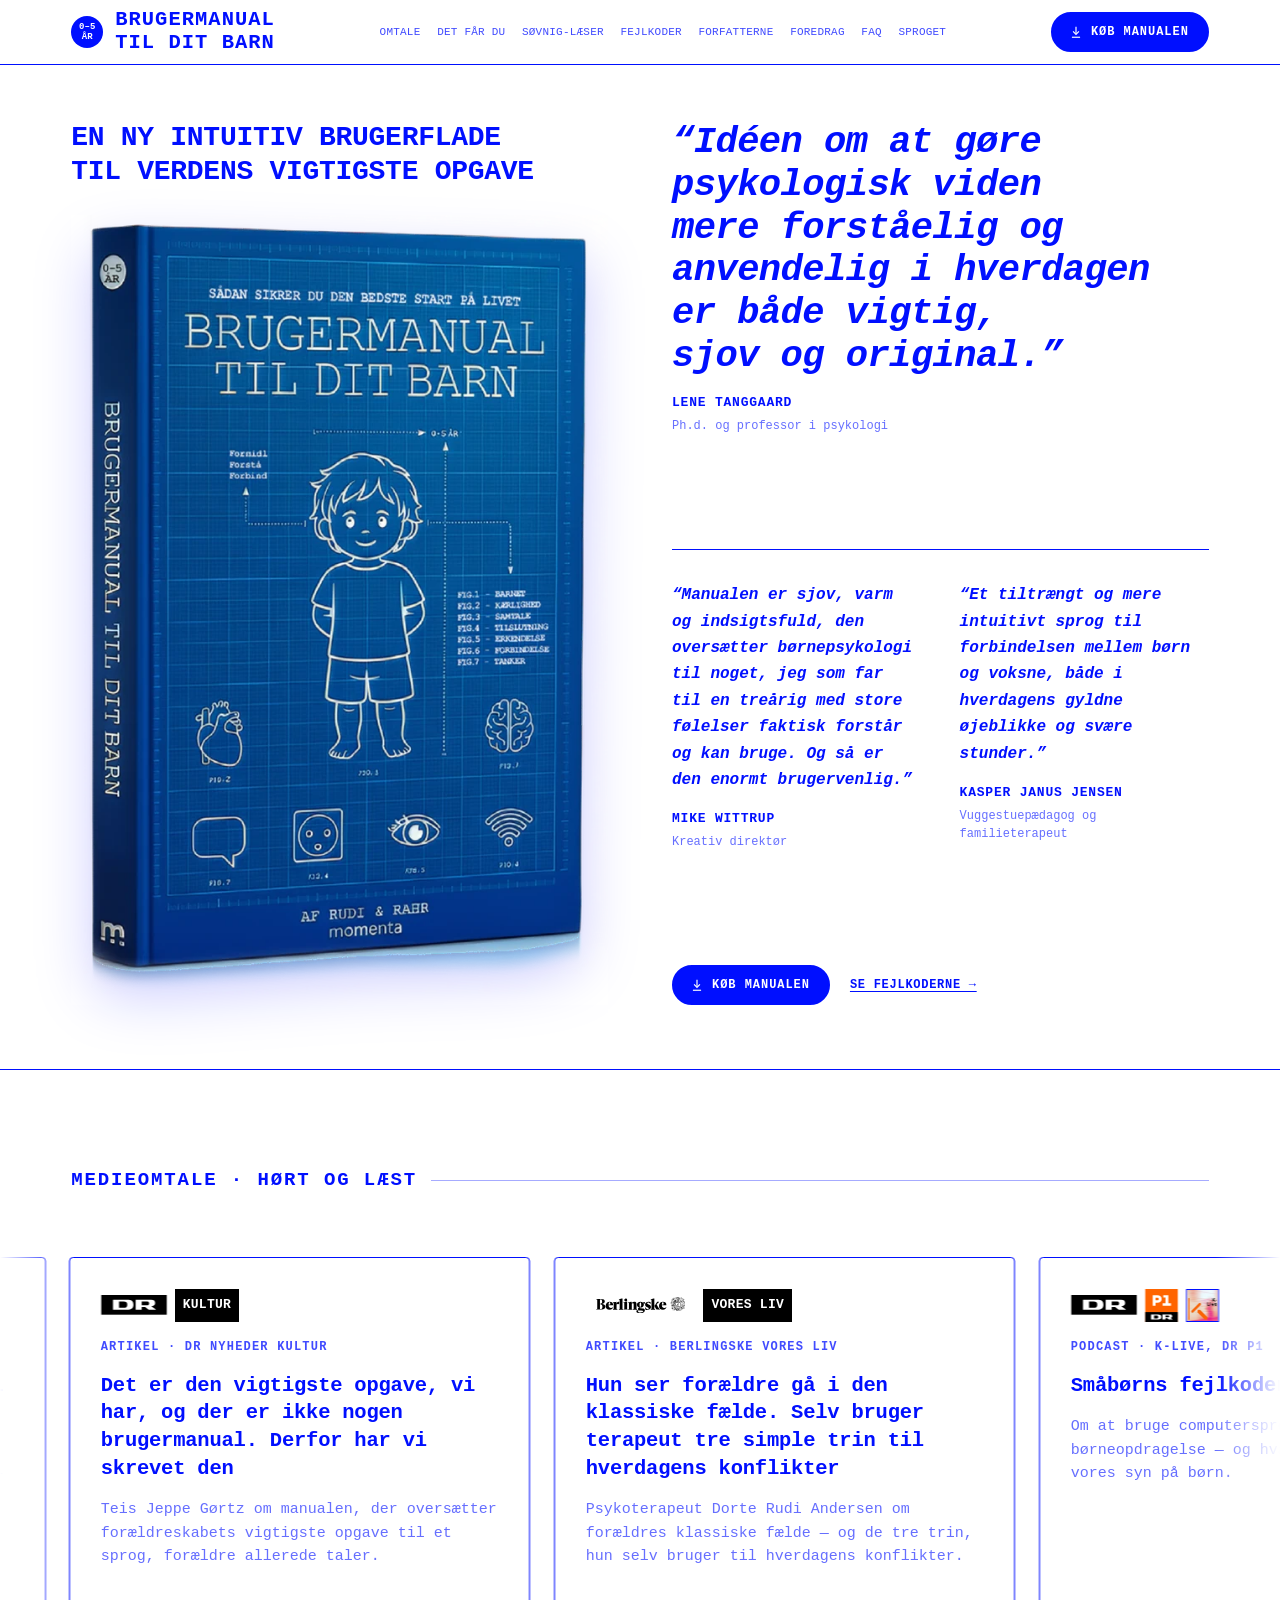
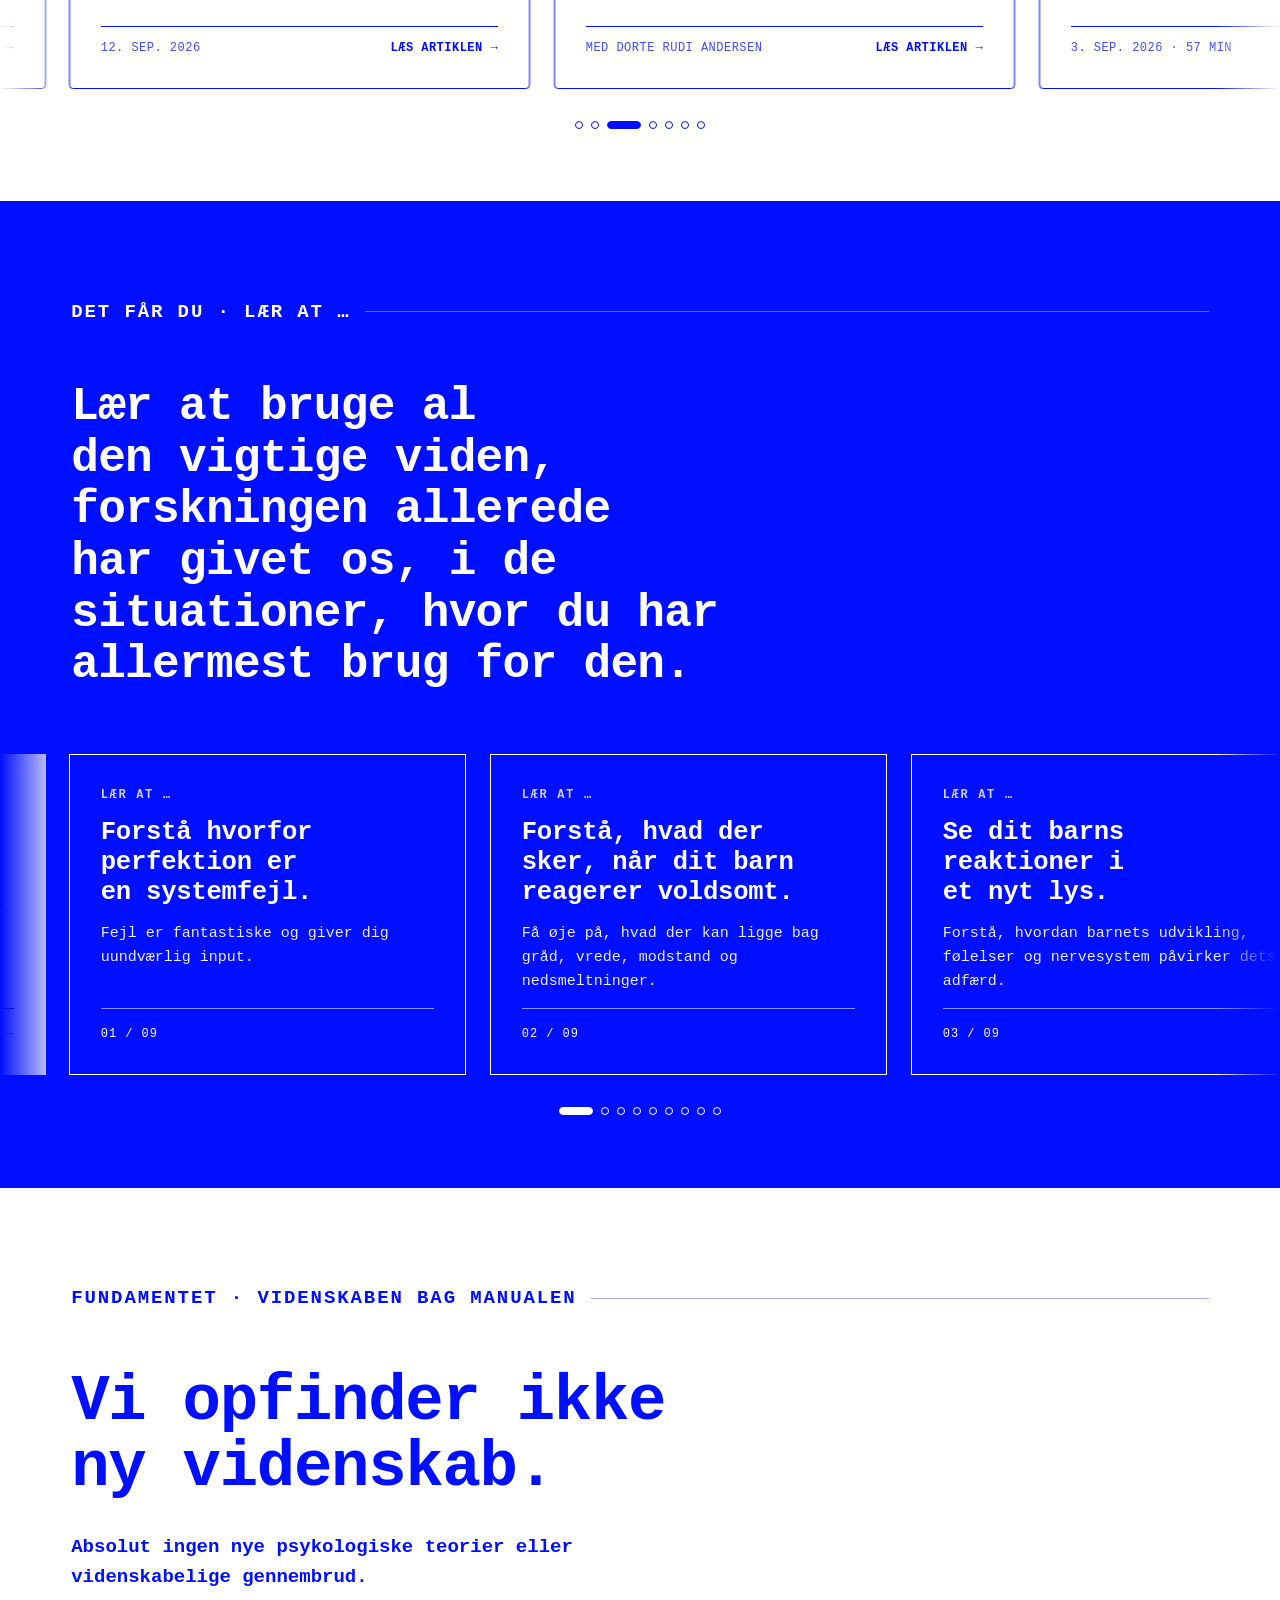
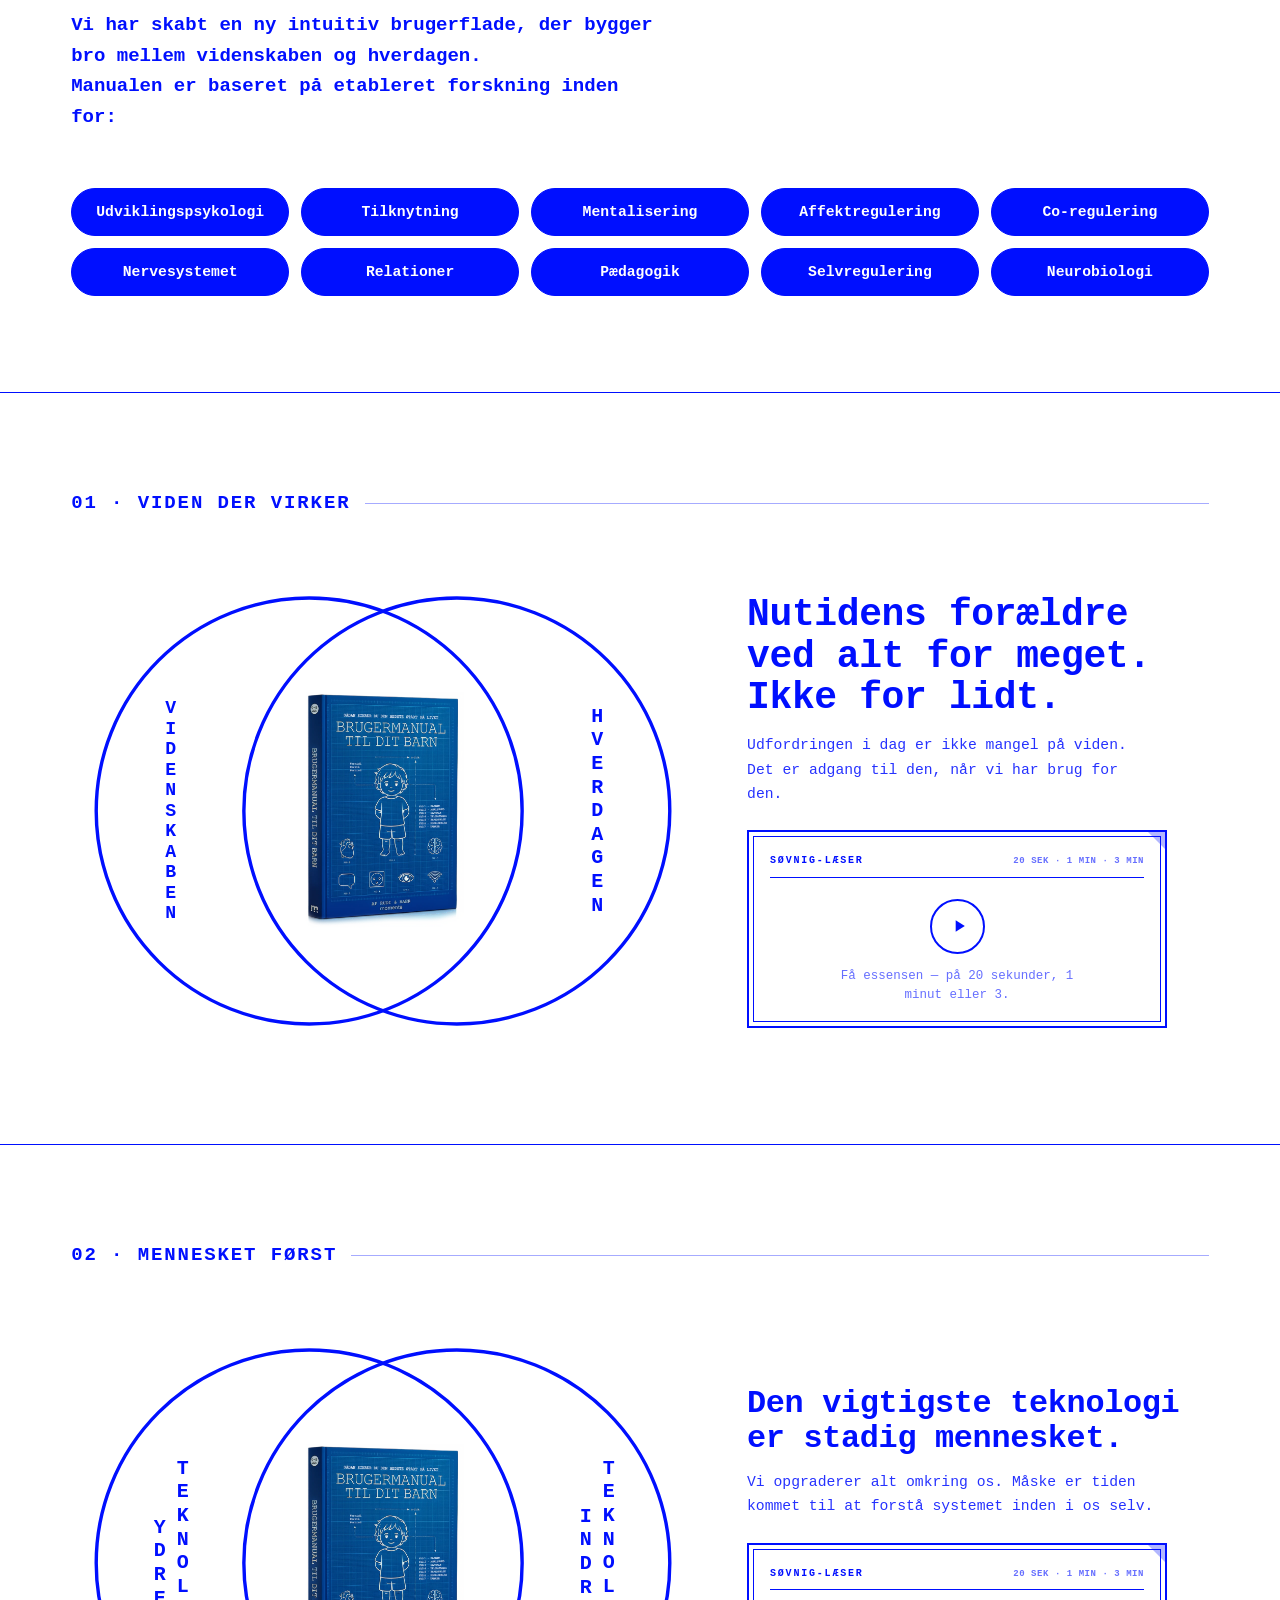
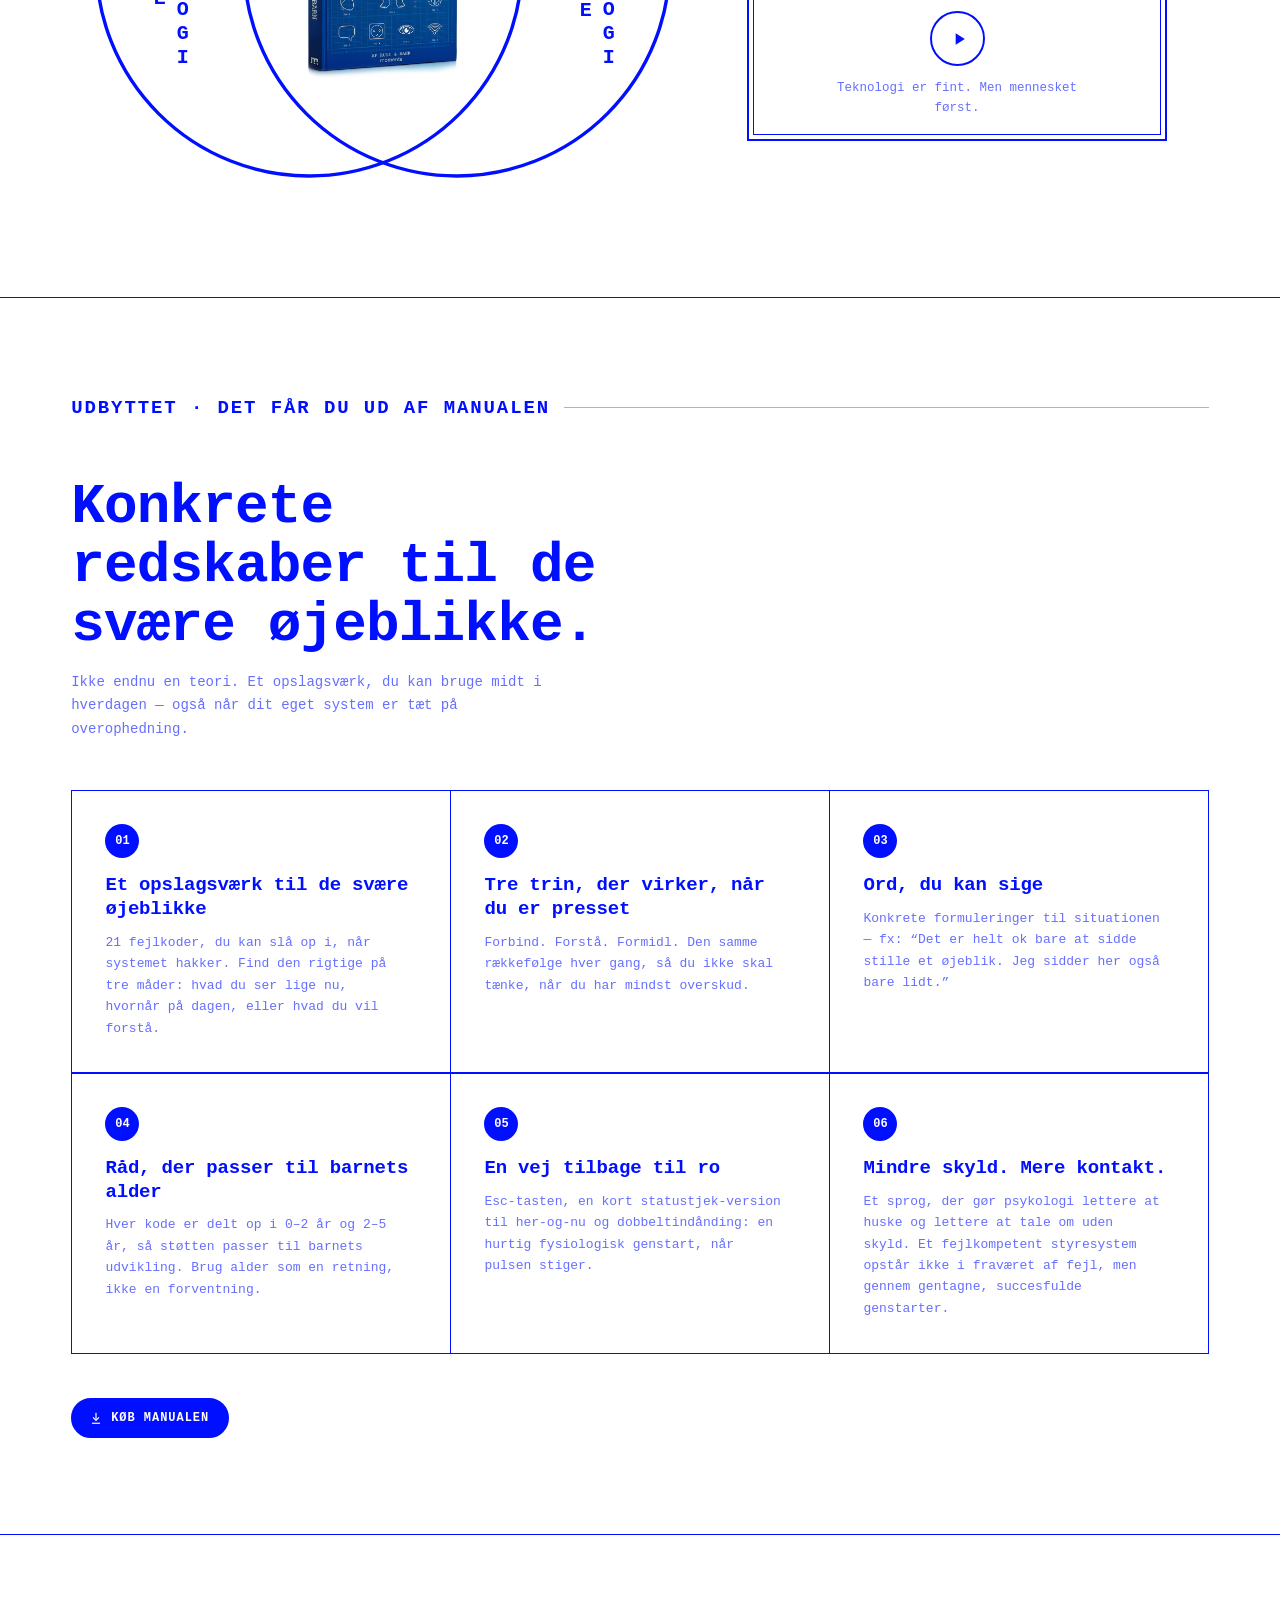
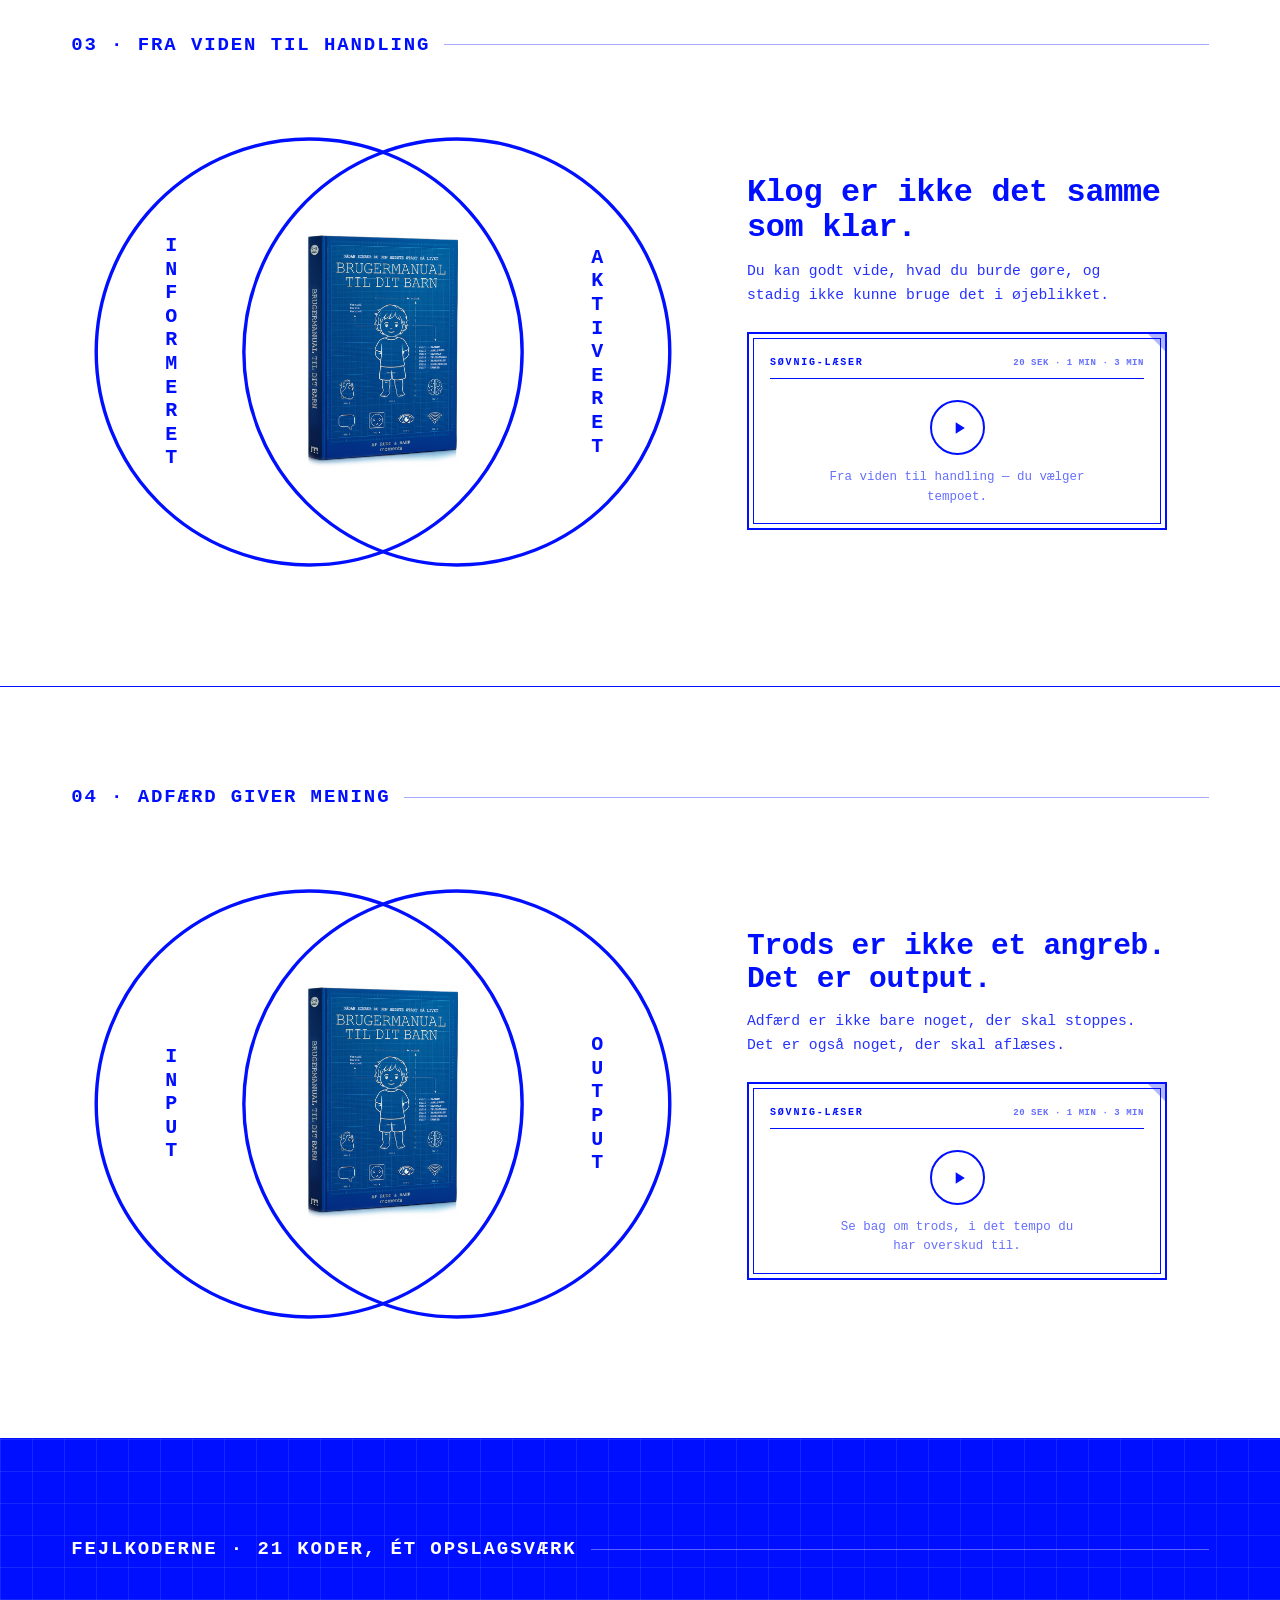
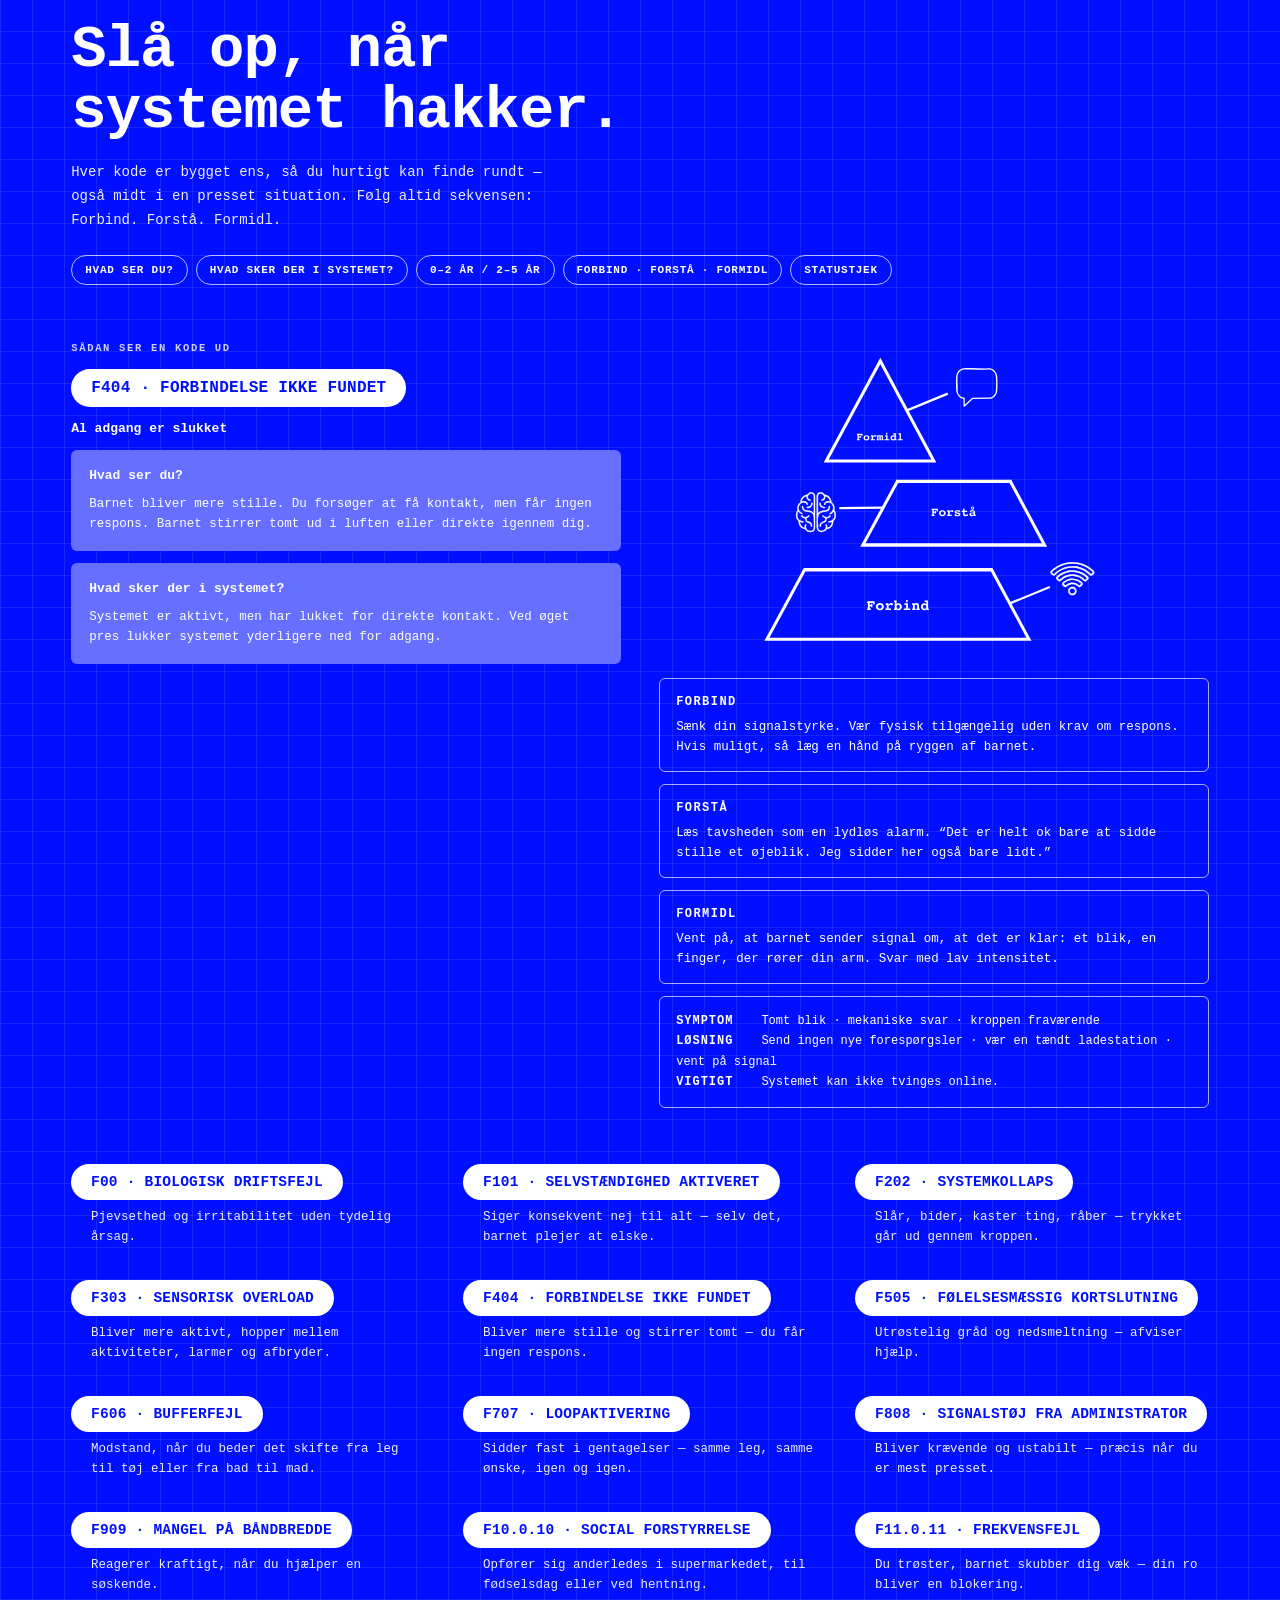
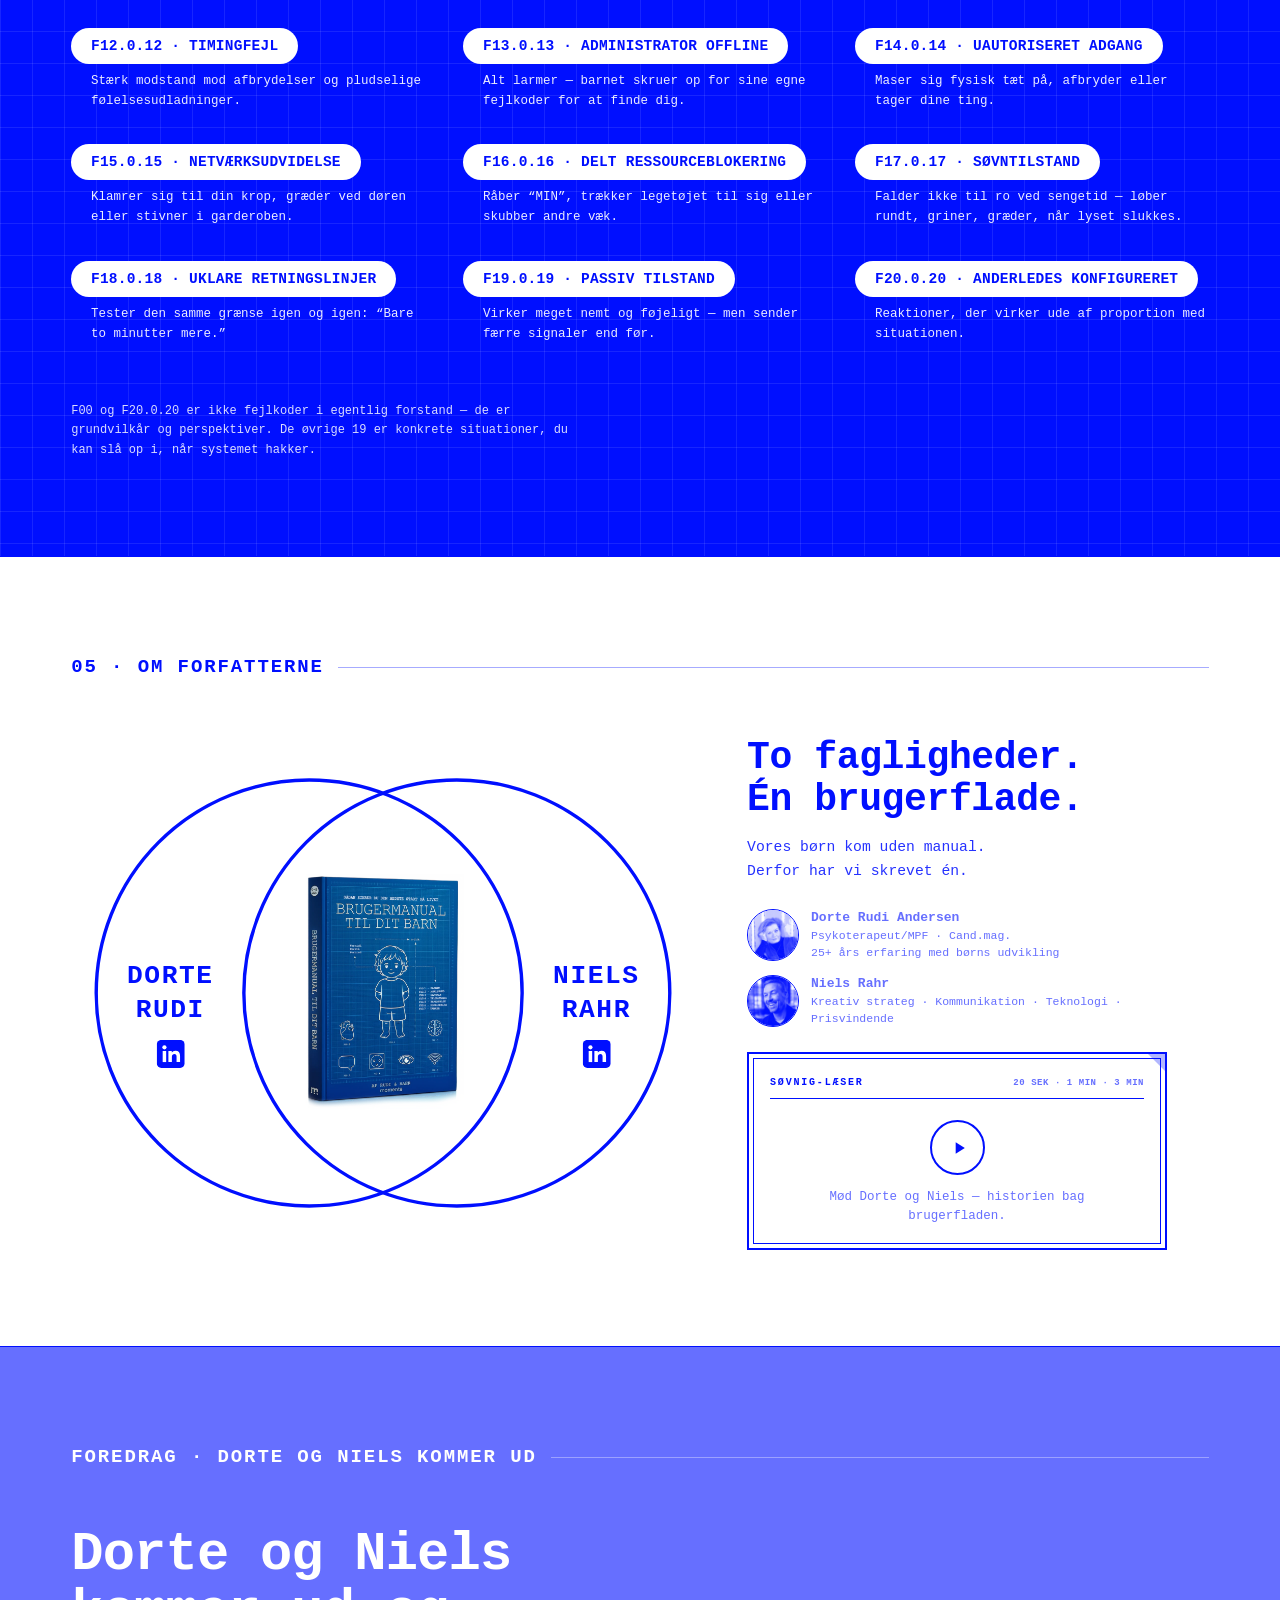
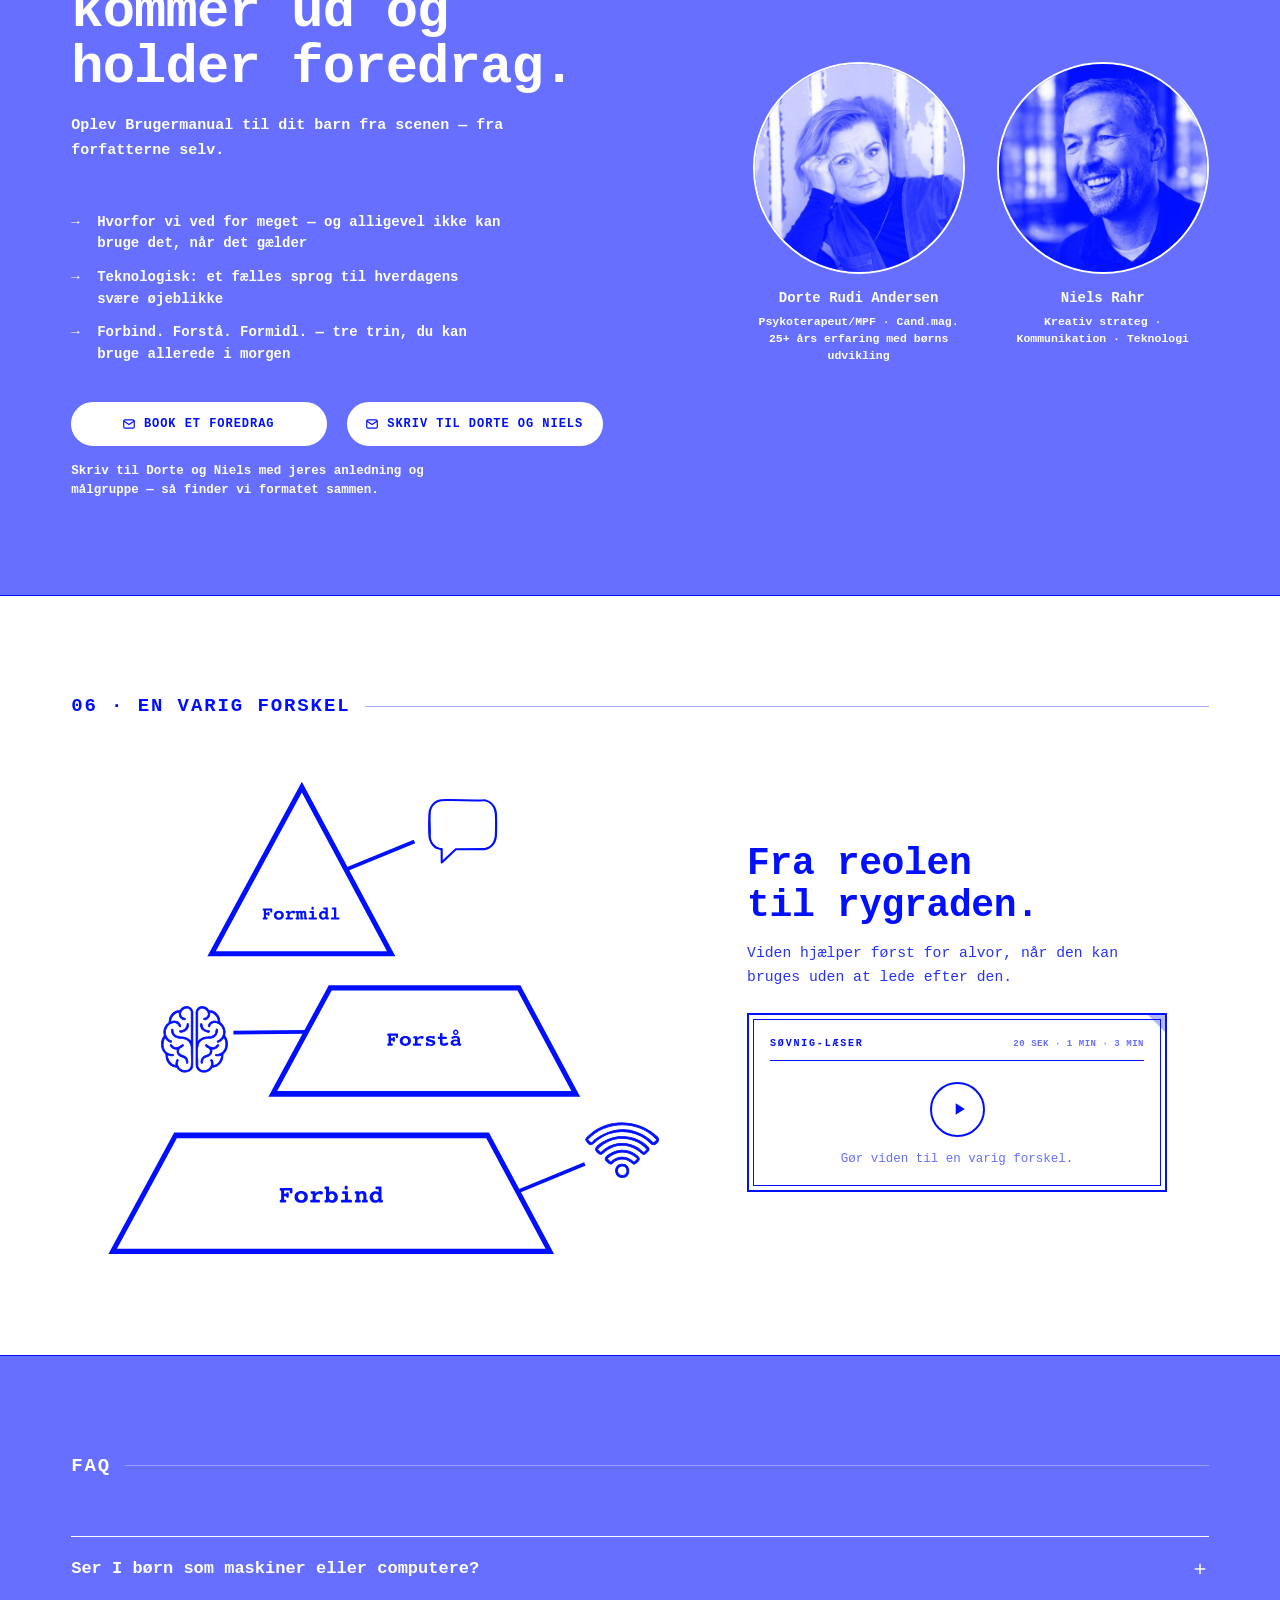
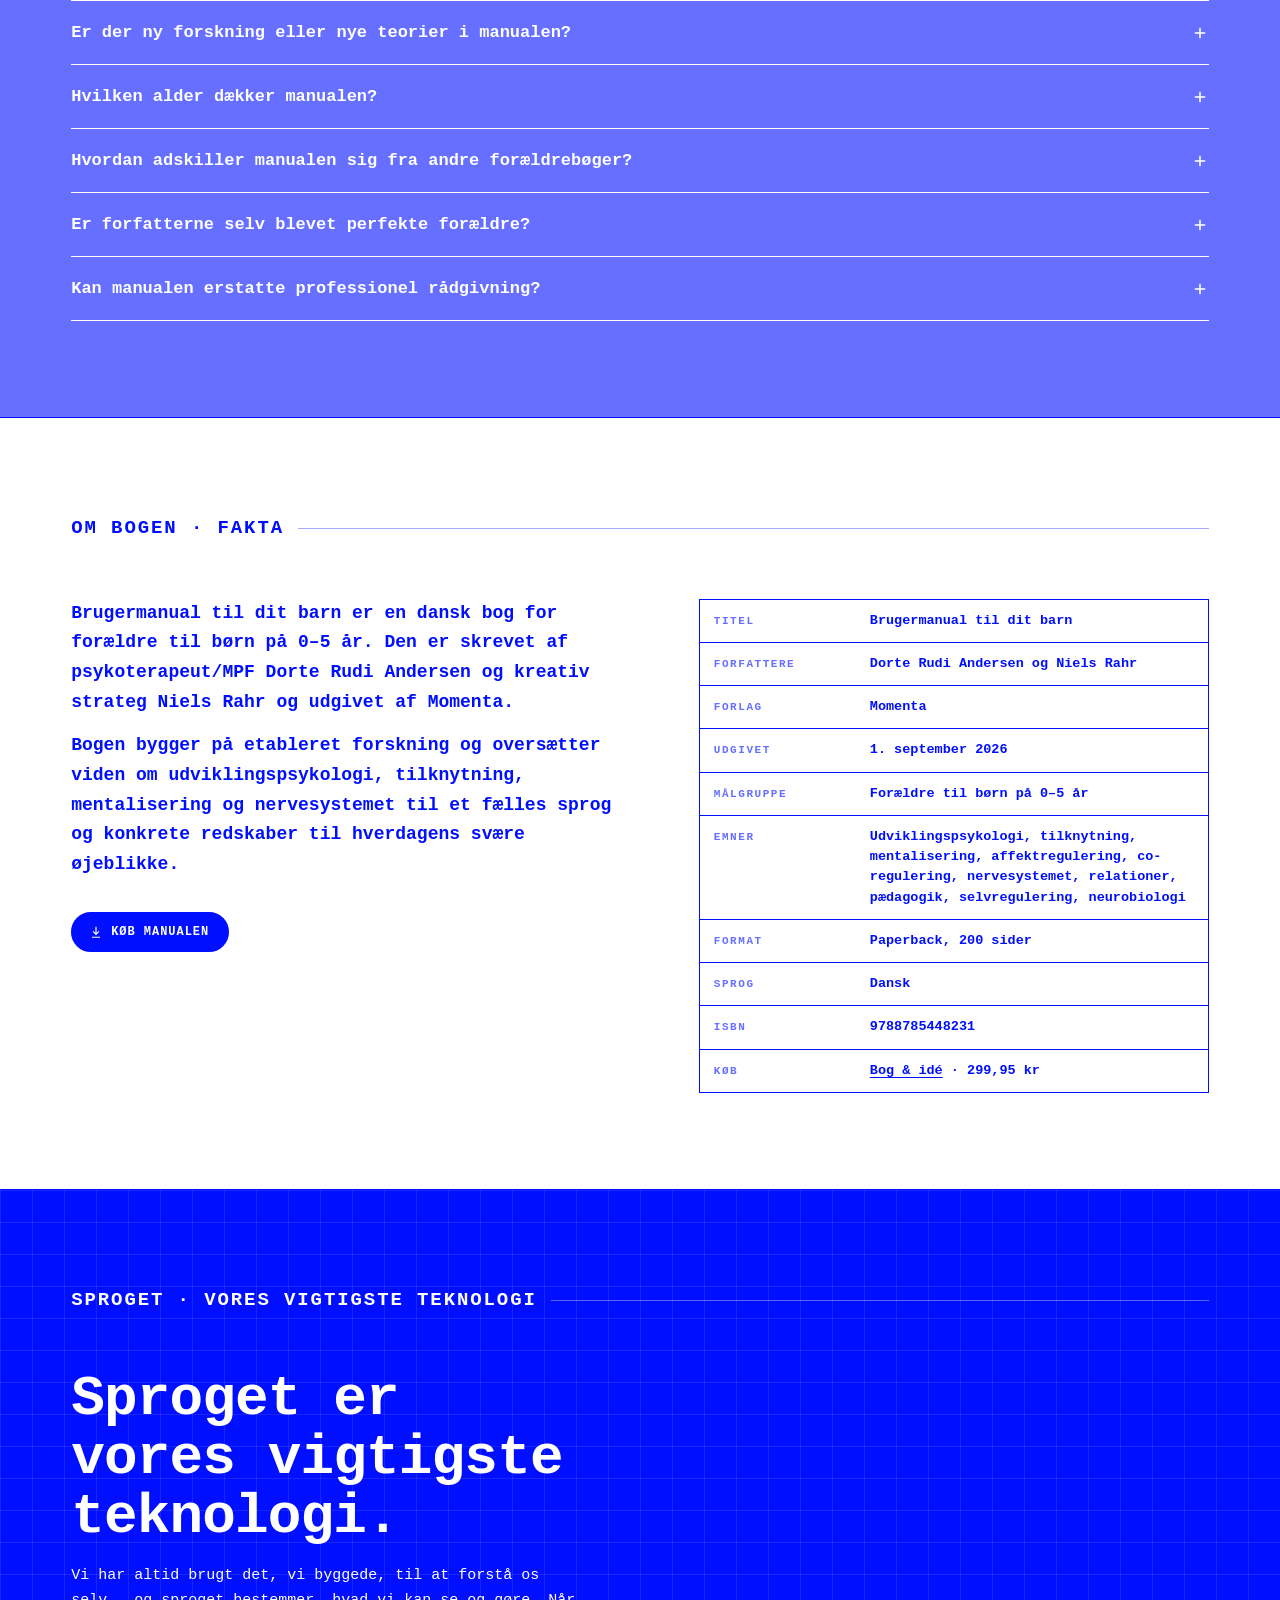
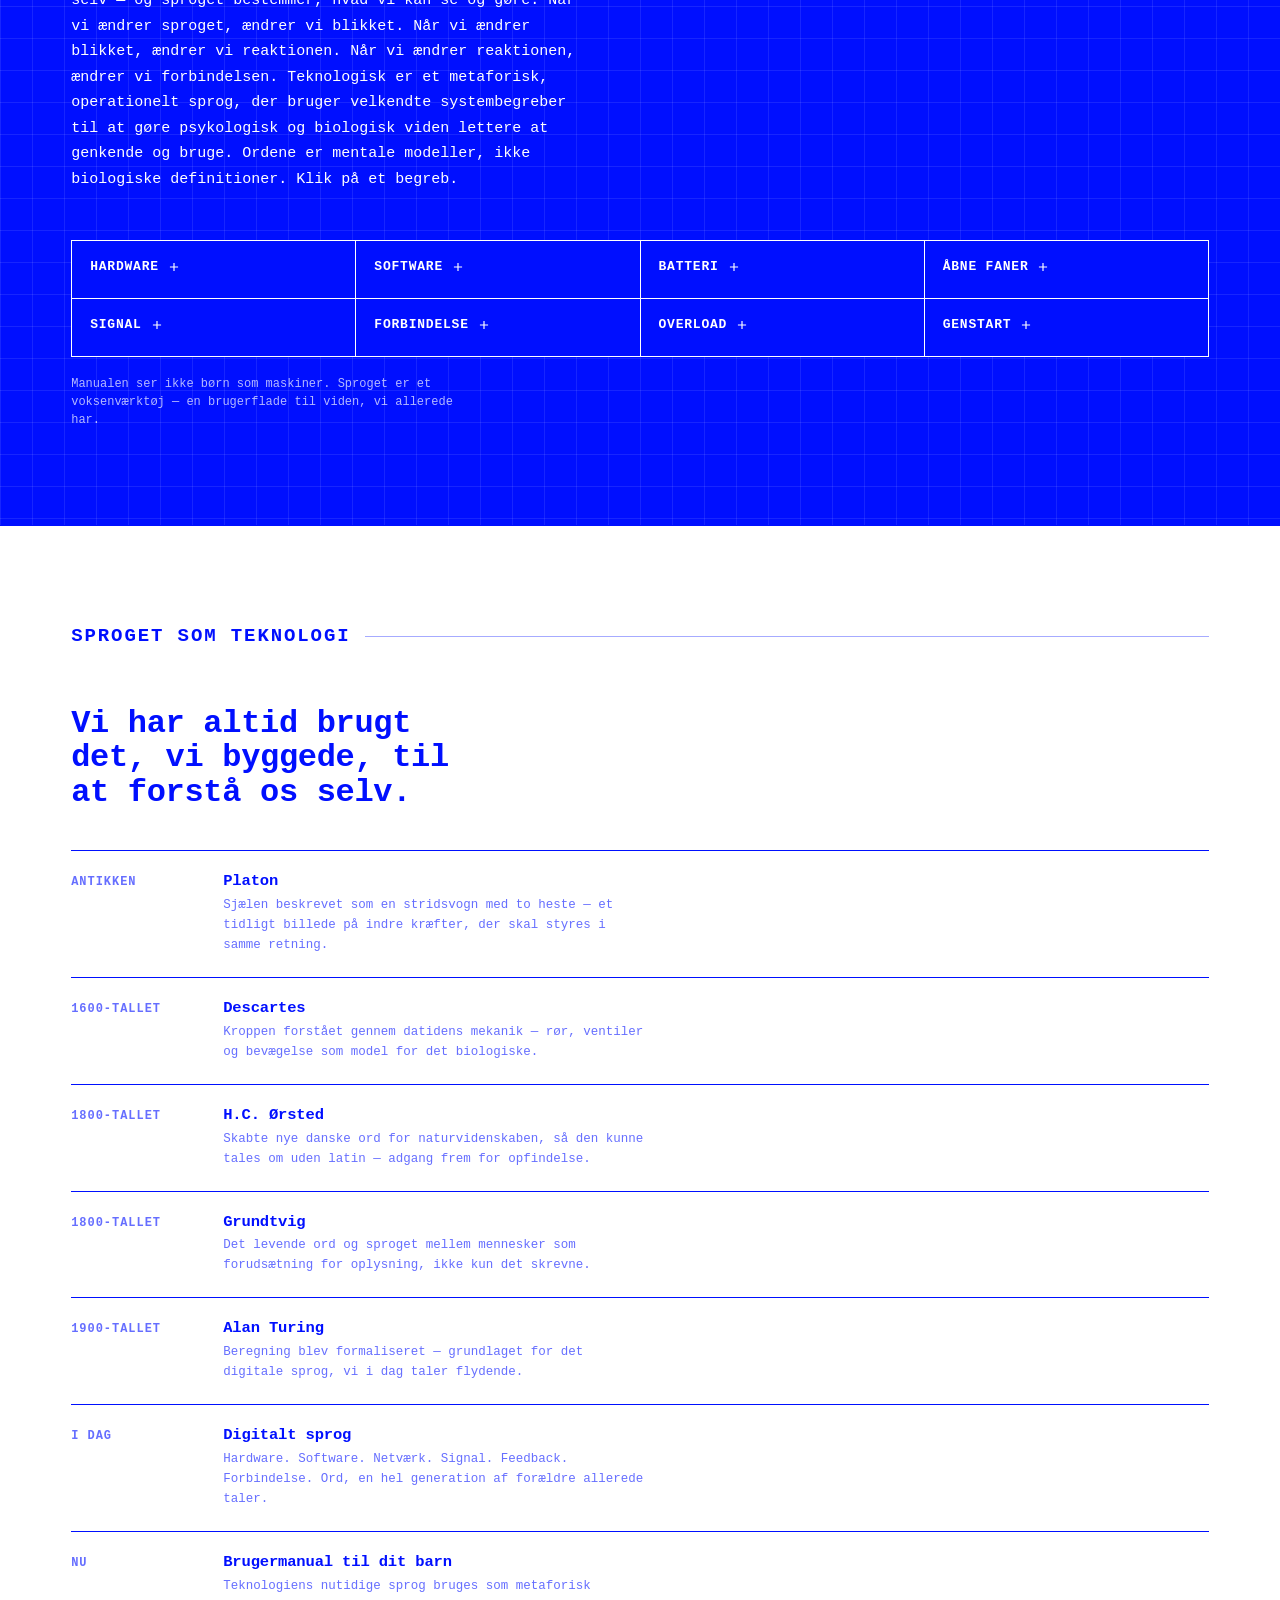
==== commit 6066dcec: "Hero: 'EN NY INTUITIV BRUGERFLADE TIL VERDENS VIGTIGSTE OPGAVE' Co-Authored-By: Claude Sonnet 5.5 <n" ====
--- a/index.html
+++ b/index.html
@@ -723,7 +723,7 @@
 <header class="hero-quotes" id="citater">
   <div class="wrap">
     <div class="hero-pack">
-      <h1 class="hero-tagline"><span class="sr-only">Brugermanual til dit barn – </span>En helt ny brugerflade<br>til verdens vigtigste opgave</h1>
+      <h1 class="hero-tagline"><span class="sr-only">Brugermanual til dit barn – </span>En ny intuitiv brugerflade<br>til verdens vigtigste opgave</h1>
       <a href="https://www.bog-ide.dk/products/brugermanual-til-dit-barn-dorte-rudi-og-niels-rahr-haeftet-3466682" target="_blank" rel="noopener noreferrer" aria-label="Køb Brugermanual til dit barn">
         <img src="assets/cover/packshot-forside.webp" srcset="assets/cover/packshot-forside-640.webp 640w, assets/cover/packshot-forside.webp 859w" sizes="(max-width:900px) 74vw, 45vw" width="859" height="1265" alt="Brugermanual til dit barn — forsiden af manualen" fetchpriority="high" decoding="async">
       </a>
